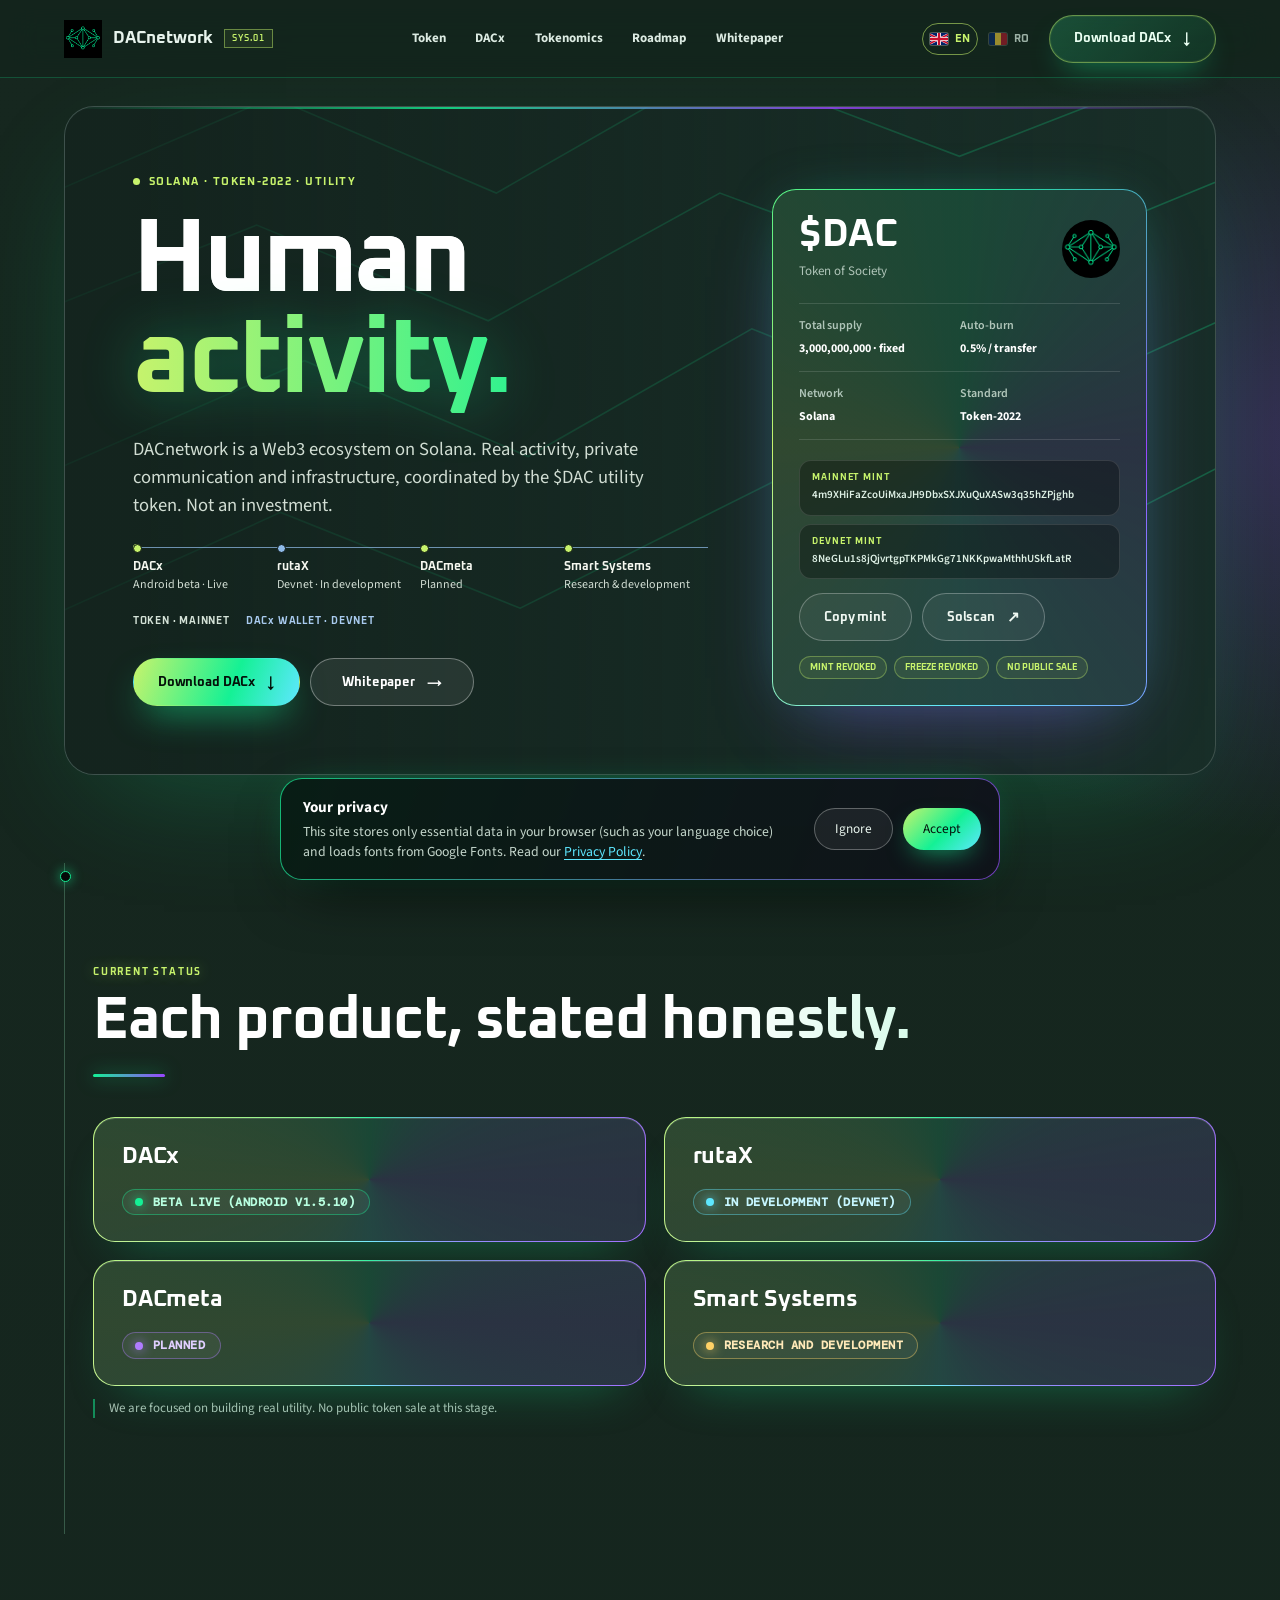
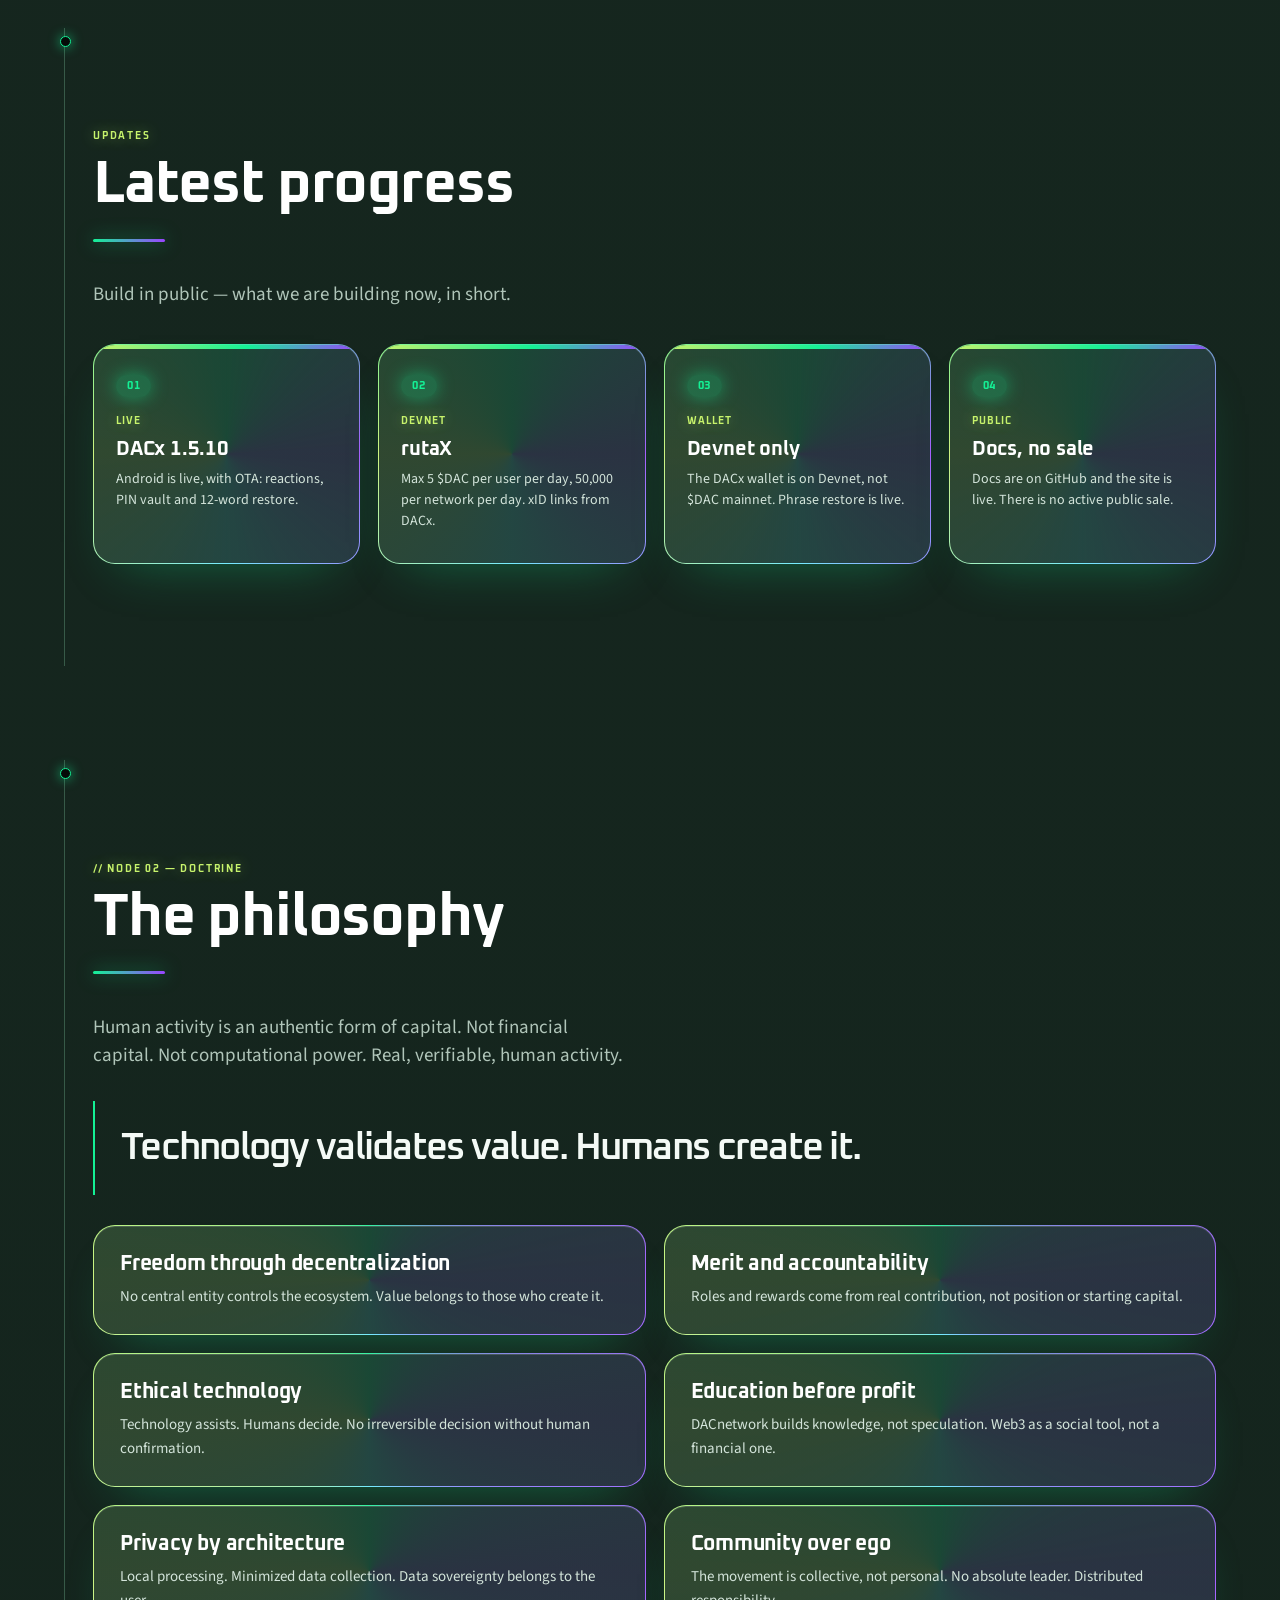
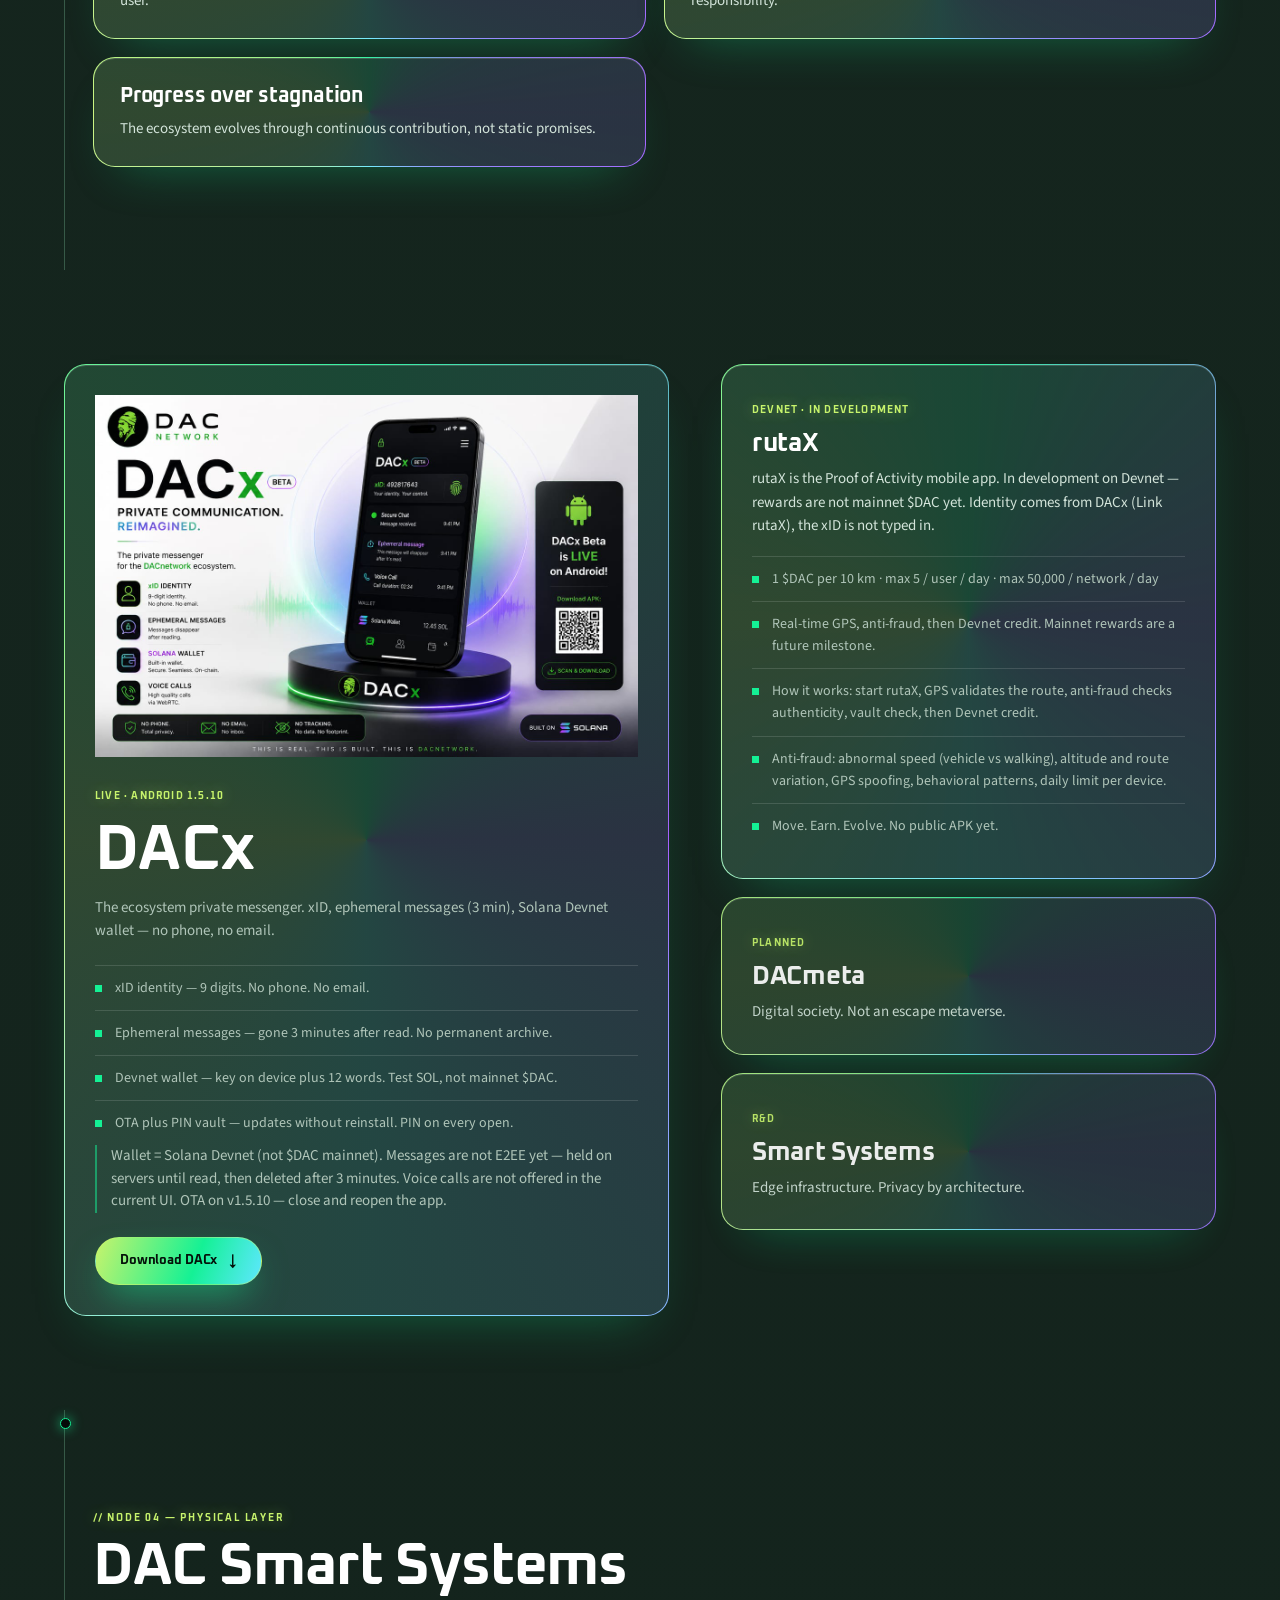
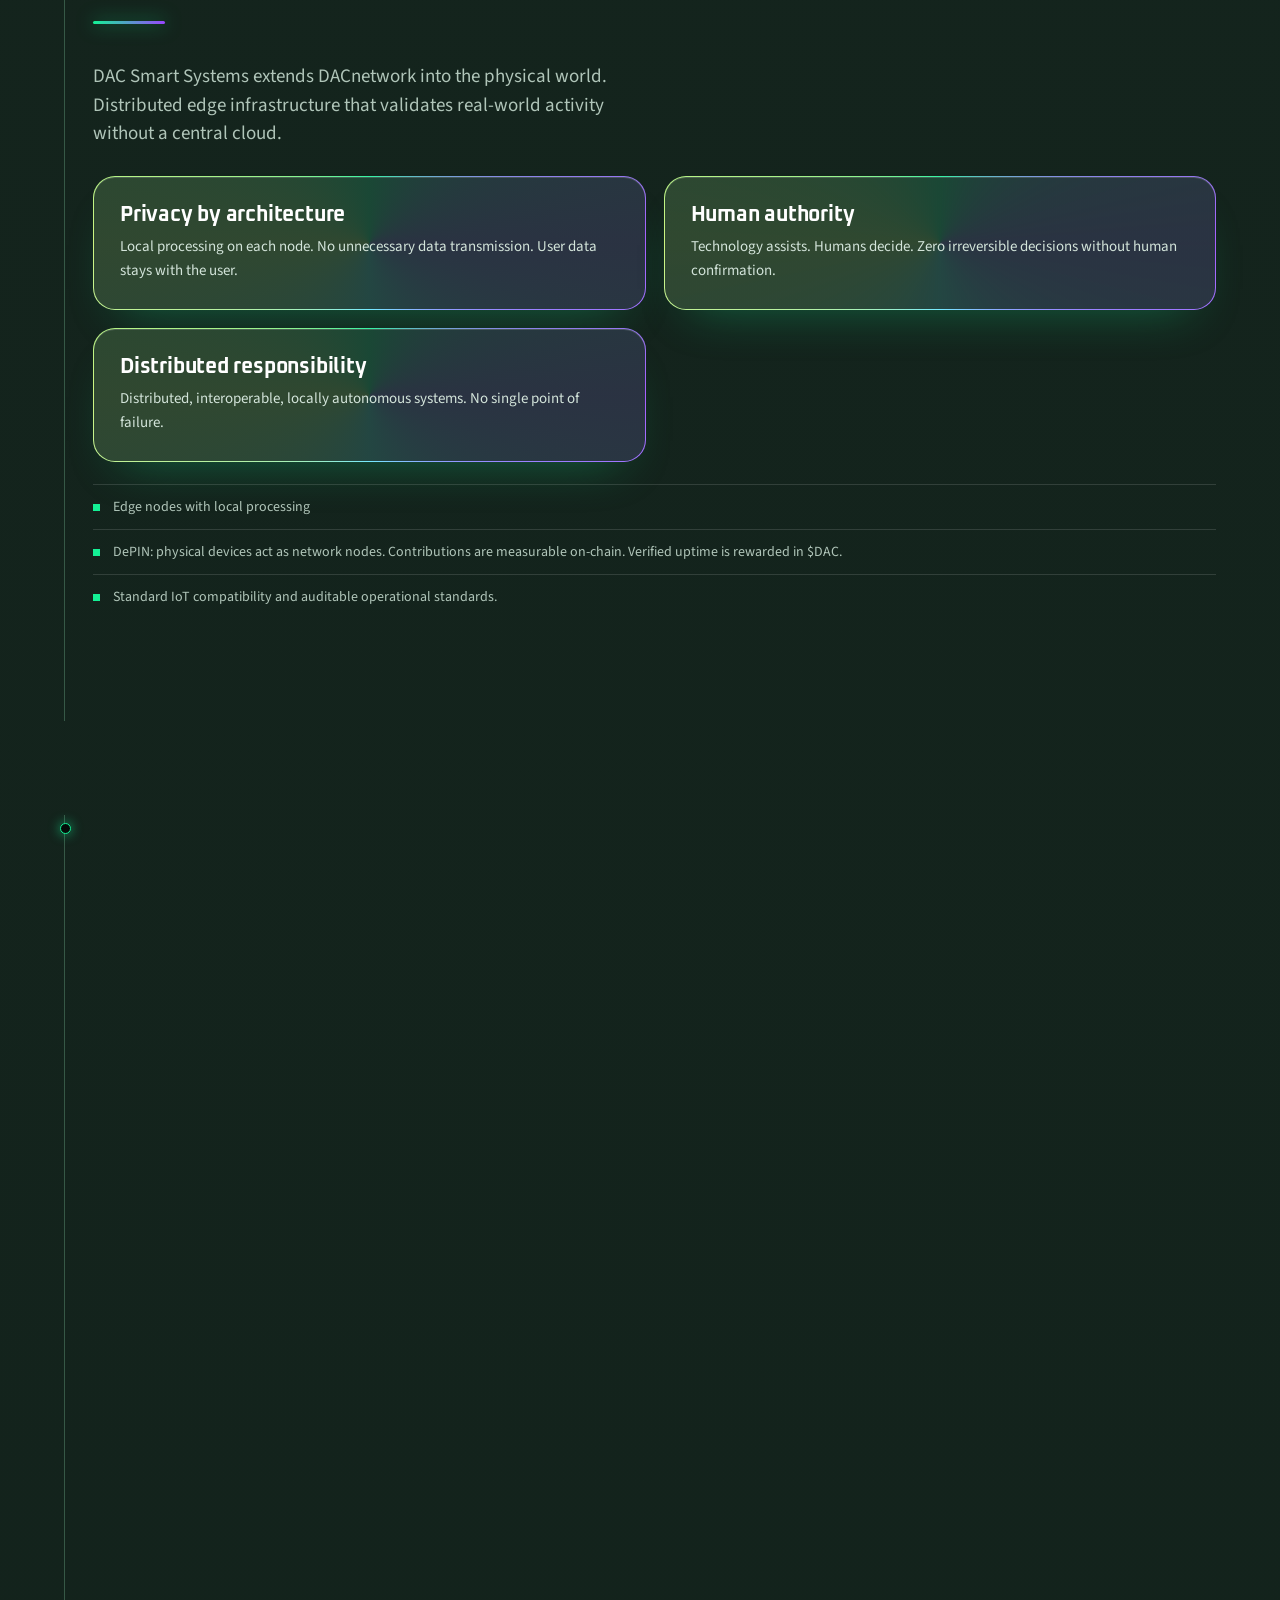
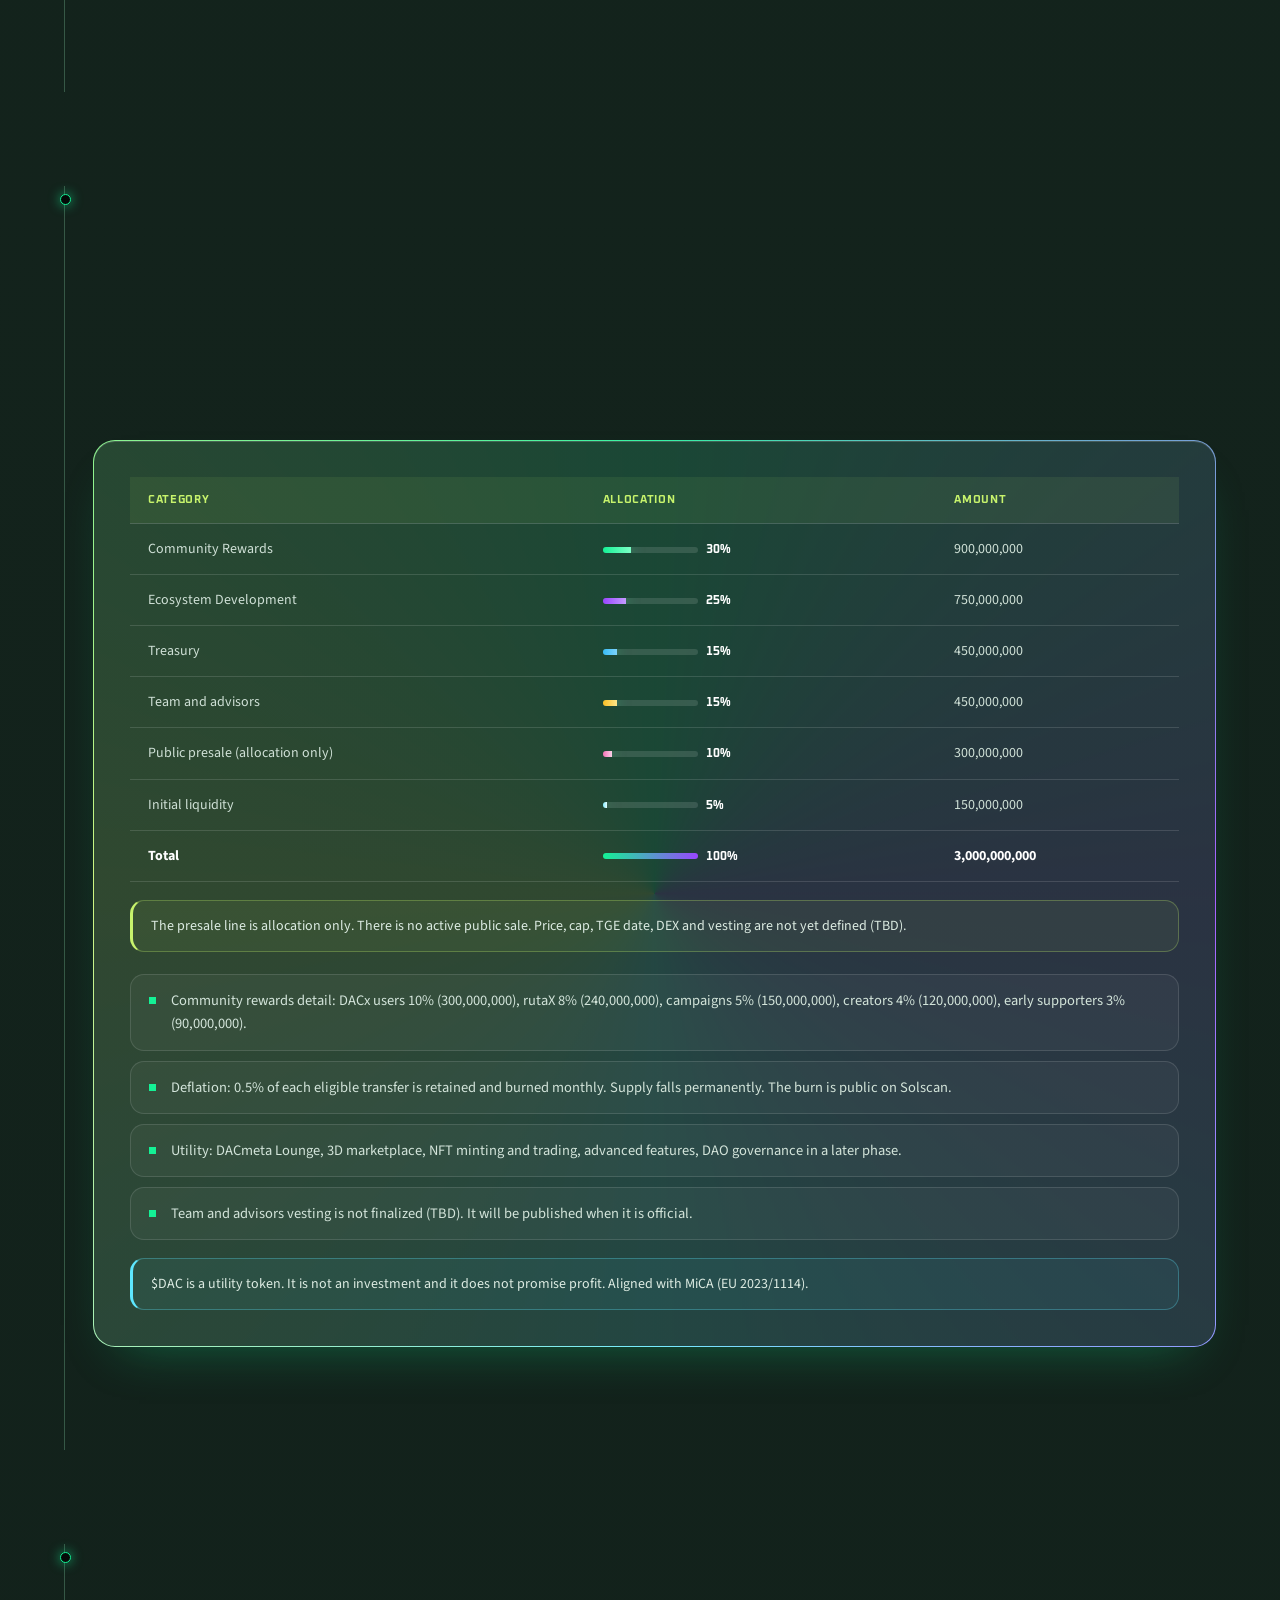
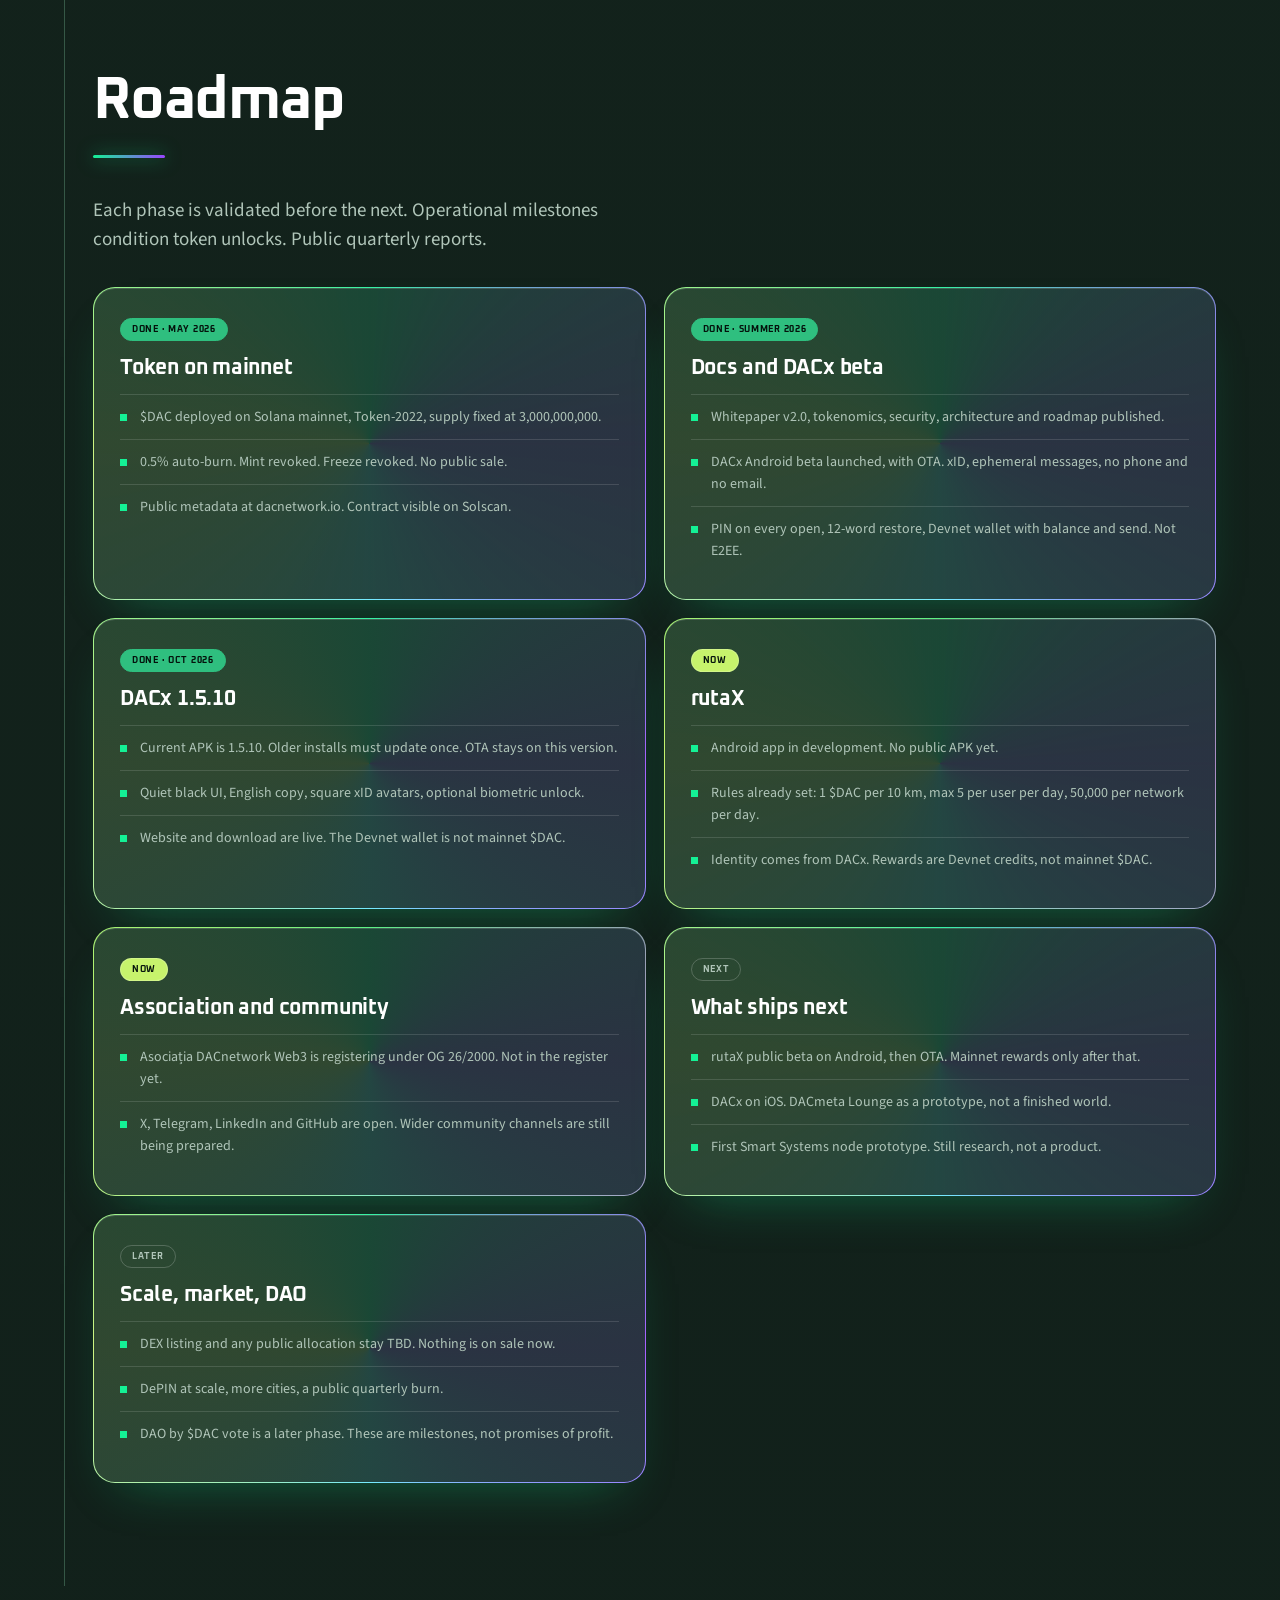
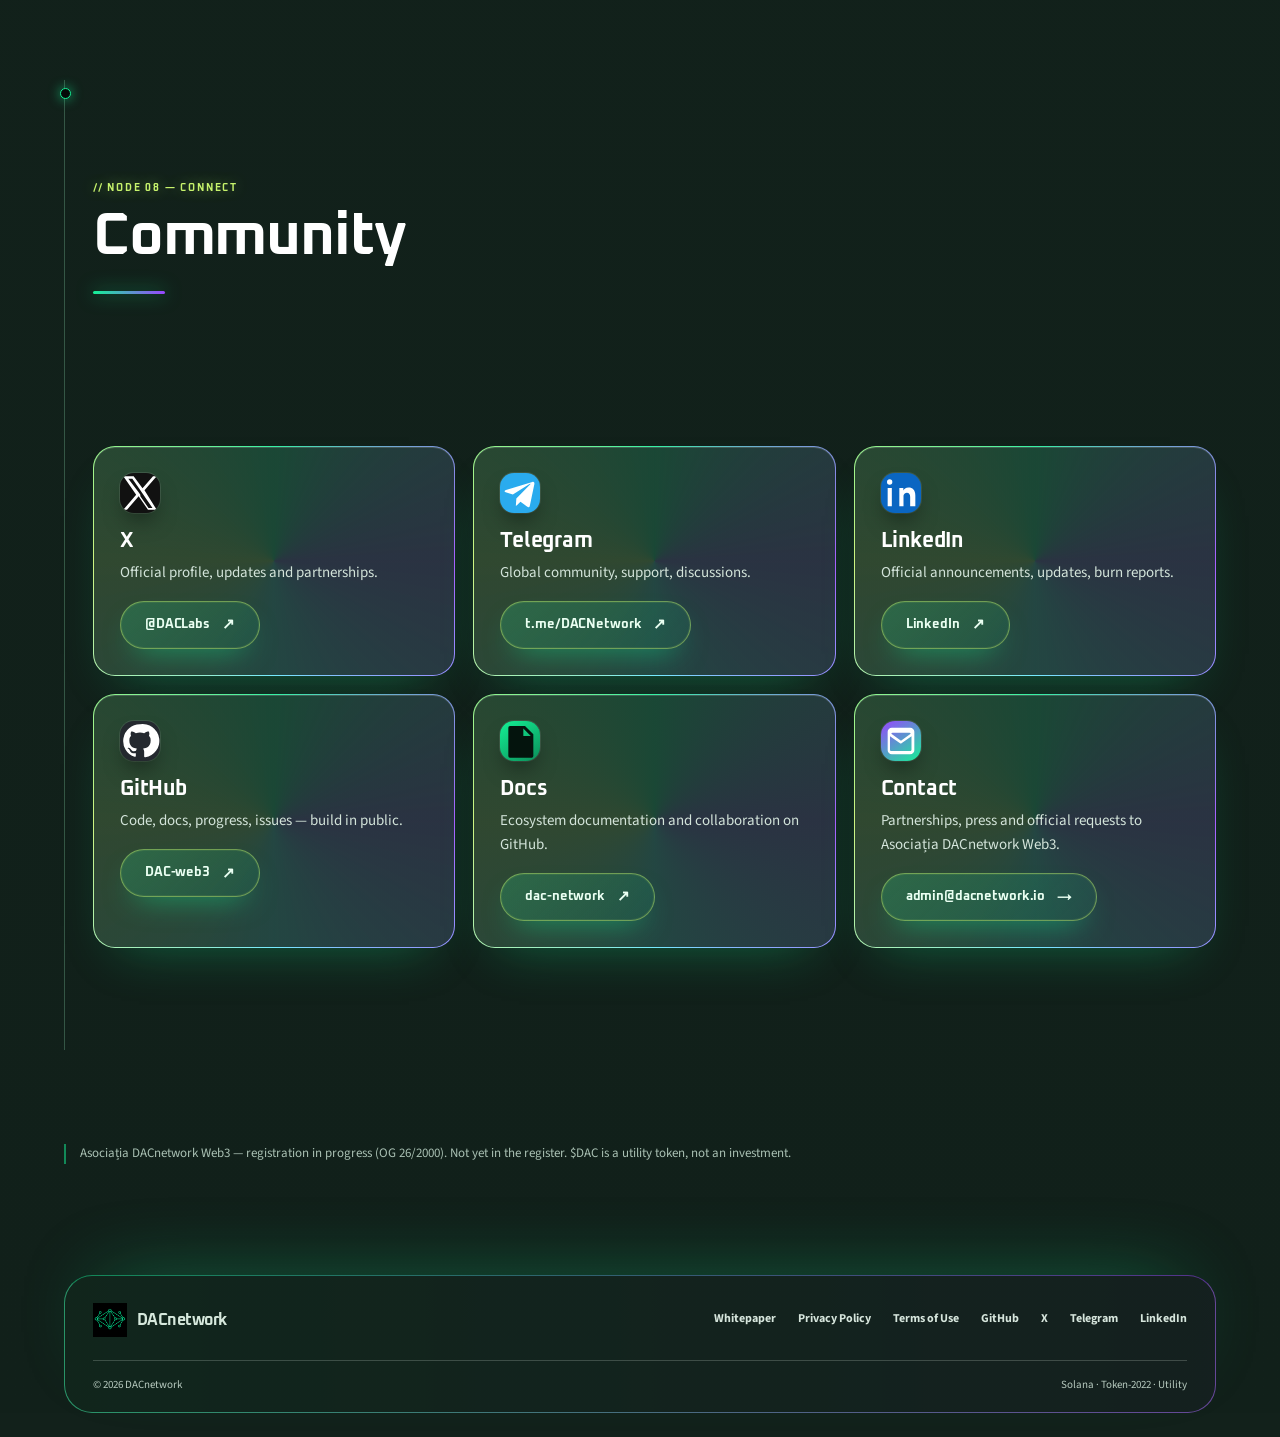
==== index.html @ 10cb29bf "Lighter mid-tone dark background (not too dark, not too light) Co-authored-by: Copilot App <22355621" ====
<!--
THESIS: DACnetwork is a connected field atlas, not a stack of generic product cards.
OWN-WORLD: Cool mineral stock, deep forest ink, bright route green, cobalt wayfinding, and precise map rules.
STORY: Visitors trace product status and network, distinguish what is live from what is planned, then explore DACx or the complete whitepaper.
FIRST VIEWPORT: Compact masthead above a two-column atlas cover; connected product-status route, Mainnet/Devnet key, and equal DACx/whitepaper actions on the left, token identity and mint labels on the right.
FORM: Atlas of Signal, fourth of seven grounded directions; one continuous, addressable route connects the chapters. Seed a14a094f.
-->
<!doctype html>
<html lang="en">
  <head>
    <meta charset="UTF-8" />
    <meta name="viewport" content="width=device-width, initial-scale=1, viewport-fit=cover" />
    <link rel="icon" type="image/png" href="DAC_logo-sm.png" />
    <link rel="apple-touch-icon" href="DAC_logo-sm.png" />
    <link rel="canonical" href="https://dacnetwork.io/" />
    <title>DACnetwork (DAC) | Solana Token-2022 | $DAC</title>
    <meta name="description" content="DACnetwork is a Web3 ecosystem on Solana. $DAC is a Token-2022 utility token, not an investment. DACx Android 1.5.10 is live. rutaX is in development on Devnet." />
    <meta name="keywords" content="DACnetwork, DAC, $DAC, Solana, Token-2022, DACx, rutaX, DACmeta, utility token, Proof of Activity" />
    <meta name="robots" content="index, follow, max-image-preview:large, max-snippet:-1, max-video-preview:-1" />
    <meta name="googlebot" content="index, follow, max-image-preview:large" />
    <meta name="theme-color" content="#12211b" />
    <meta name="application-name" content="DACnetwork" />
<meta name="format-detection" content="telephone=no" />
<meta name="author" content="Asociația DACnetwork Web3" />
    <meta property="og:type" content="website" />
    <meta property="og:site_name" content="DACnetwork" />
    <meta property="og:title" content="DACnetwork — Value is proven" />
    <meta property="og:description" content="Utility token on Solana. DACx 1.5.10 live. rutaX in development on Devnet." />
    <meta property="og:url" content="https://dacnetwork.io/" />
    <meta property="og:image" content="https://dacnetwork.io/og-image.jpg" />
    <meta property="og:image:width" content="1200" />
    <meta property="og:image:height" content="630" />
    <meta property="og:image:alt" content="DACnetwork — $DAC utility token on Solana" />
    <meta property="og:locale" content="en_US" />
    <meta property="og:locale:alternate" content="ro_RO" />
    <meta name="twitter:card" content="summary_large_image" />
    <meta name="twitter:site" content="@DACLabs" />
    <meta name="twitter:title" content="DACnetwork — Value is proven" />
    <meta name="twitter:description" content="Utility token on Solana. DACx 1.5.10 live. rutaX in development on Devnet." />
    <meta name="twitter:image" content="https://dacnetwork.io/og-image.jpg" />
<meta name="twitter:image:alt" content="DACnetwork - $DAC utility token on Solana" />
    <link rel="preconnect" href="https://fonts.googleapis.com" />
    <link rel="preconnect" href="https://fonts.gstatic.com" crossorigin />
    <link href="https://fonts.googleapis.com/css2?family=DM+Mono:wght@400;500&family=Outfit:wght@400;600;700;800&display=swap" rel="stylesheet" />
    <link rel="stylesheet" href="assets/site-premium.css?v=21" />
    <script type="application/ld+json">
      {
        "@context": "https://schema.org",
        "@graph": [
          {
            "@type": "Organization",
            "@id": "https://dacnetwork.io/#organization",
            "name": "DACnetwork",
            "legalName": "Asociația DACnetwork Web3",
            "url": "https://dacnetwork.io/",
            "logo": "https://dacnetwork.io/DAC_logo.png",
            "email": "admin@dacnetwork.io",
            "sameAs": ["https://x.com/DACLabs","https://t.me/DACNetwork","https://github.com/DAC-web3","https://solscan.io/token/4m9XHiFaZcoUiMxaJH9DbxSXJXuQuXASw3q35hZPjghb"]
          },
          {
            "@type": "WebSite",
            "@id": "https://dacnetwork.io/#website",
            "publisher": { "@id": "https://dacnetwork.io/#organization" },
            "url": "https://dacnetwork.io/",
            "name": "DACnetwork",
            "inLanguage": ["en","ro"]
          },
          {
            "@type": "WebPage",
            "url": "https://dacnetwork.io/",
            "name": "DACnetwork (DAC) | Solana Token-2022 | $DAC",
            "description": "Utility token on Solana. DACx Android 1.5.10 is live. rutaX is in development on Devnet.",
            "inLanguage": ["en","ro"],
            "isPartOf": { "@type": "WebSite", "url": "https://dacnetwork.io/" },
            "primaryImageOfPage": "https://dacnetwork.io/og-image.jpg"
          },
          {
            "@type": "SoftwareApplication",
            "name": "DACx",
            "applicationCategory": "CommunicationApplication",
            "operatingSystem": "Android",
            "softwareVersion": "1.5.10",
            "offers": { "@type": "Offer", "price": "0", "priceCurrency": "USD" },
            "downloadUrl": "https://dacnetwork.io/DACx_Beta_V.1.5.10.apk",
            "description": "Private messenger: xID, ephemeral messages, Solana Devnet wallet. Not end-to-end encrypted."
          }
        ]
      }
    </script>
  </head>
  <body>
    <div class="wrap" id="top">
      <header class="nav">
        <a class="brand" href="index.html"><img src="DAC_logo.png" width="42" height="42" alt="DACnetwork" /><span class="brand-name">DACnetwork</span><span class="sys">SYS.01</span></a>
        <button class="menu" id="menuBtn" type="button" aria-expanded="false" aria-controls="navLinks" aria-label="Menu"><span></span><span></span><span></span></button>
        <nav class="nav-links" id="navLinks">
          <a href="#token" data-en="Token" data-ro="Token">Token</a>
          <a href="#dacx">DACx</a>
          <a href="#tokenomics" data-en="Tokenomics" data-ro="Tokenomics">Tokenomics</a>
          <a href="#roadmap" data-en="Roadmap" data-ro="Roadmap">Roadmap</a>
          <a href="whitepaper.html" data-t="wp">Whitepaper</a>
        </nav>
        <div class="nav-actions">
          <div class="lang">
            <button type="button" data-lang="en" onclick="dacSetLang('en')">EN</button>
            <button type="button" data-lang="ro" onclick="dacSetLang('ro')">RO</button>
          </div>
          <a class="btn btn-mint" href="https://dacnetwork.io/DACx_Beta_V.1.5.10.apk" download="DACx_Beta_V.1.5.10.apk" data-t="apk">Download DACx</a>
        </div>
      </header>

      <main>
        <section class="hero">
          <div class="stage">
            <div class="kicker"><i></i><span data-t="kicker">Solana · Token-2022 · Utility</span></div>
            <p class="signal"><span class="dot"></span><span data-en="Signal live · network quiet · utility only" data-ro="Semnal live · rețea liniștită · doar utilitate">Signal live · network quiet · utility only</span></p>
            <h1><span data-t="h1a">Human</span><br /><em data-t="h1b">activity.</em></h1>
            <p class="lead" data-t="lead">DACnetwork is a Web3 ecosystem on Solana. Real activity, private communication and infrastructure, coordinated by the $DAC utility token. Not an investment.</p>
            <nav class="signal-route" aria-label="DACnetwork product status">
              <a class="signal-stop" href="#dacx"><strong>DACx</strong><small data-en="Android beta · Live" data-ro="Beta Android · Live">Android beta · Live</small></a>
              <a class="signal-stop" href="#roadmap"><strong>rutaX</strong><small data-en="Devnet · In development" data-ro="Devnet · În dezvoltare">Devnet · In development</small></a>
              <a class="signal-stop" href="#meta"><strong>DACmeta</strong><small data-en="Planned" data-ro="Planificat">Planned</small></a>
              <a class="signal-stop" href="#smart"><strong>Smart Systems</strong><small data-en="Research &amp; development" data-ro="Cercetare și dezvoltare">Research &amp; development</small></a>
            </nav>
            <div class="network-note"><span data-en="TOKEN · MAINNET" data-ro="TOKEN · MAINNET">TOKEN · MAINNET</span><span data-en="DACx WALLET · DEVNET" data-ro="WALLET DACx · DEVNET">DACx WALLET · DEVNET</span></div>
            <div class="cta">
              <a class="btn btn-mint" href="https://dacnetwork.io/DACx_Beta_V.1.5.10.apk" download="DACx_Beta_V.1.5.10.apk" data-t="apk">Download DACx</a>
              <a class="btn btn-mint" href="whitepaper.html" data-t="wp">Whitepaper</a>
            </div>
          </div>
          <aside class="glass token instrument" id="token">
            <div class="token-top">
              <div>
                <h2>$DAC</h2>
                <p class="sub" data-t="tos">Token of Society</p>
              </div>
              <img src="DAC_logo.png" width="72" height="72" alt="$DAC" style="border-radius:50%" />
            </div>
            <div class="stats">
              <div class="stat"><b data-t="supply">Total supply</b><span data-en="3,000,000,000 · fixed" data-ro="3.000.000.000 · fix">3,000,000,000 · fixed</span></div>
              <div class="stat"><b data-t="burn">Auto-burn</b><span data-en="0.5% / transfer" data-ro="0,5% / transfer">0.5% / transfer</span></div>
              <div class="stat"><b data-t="net">Network</b><span>Solana</span></div>
              <div class="stat"><b data-t="std">Standard</b><span>Token-2022</span></div>
            </div>
            <div class="addr" style="margin-bottom:8px"><b data-t="mainnet">Mainnet mint</b>4m9XHiFaZcoUiMxaJH9DbxSXJXuQuXASw3q35hZPjghb</div>
            <div class="addr"><b data-t="devnet">Devnet mint</b>8NeGLu1s8jQjvrtgpTKPMkGg71NKKpwaMthhUSkfLatR</div>
            <div class="cta">
              <button class="btn btn-glass" type="button" id="copyMint" data-t="copy">Copy mint</button>
              <a class="btn btn-glass" href="https://solscan.io/token/4m9XHiFaZcoUiMxaJH9DbxSXJXuQuXASw3q35hZPjghb" target="_blank" rel="noopener" data-t="sol">Solscan</a>
            </div>
            <div class="flags">
              <i data-t="mint">Mint revoked</i>
              <i data-t="freeze">Freeze revoked</i>
              <i data-t="sale">No public sale</i>
            </div>
          </aside>
        </section>

        <section class="sec" id="status">
          <p class="tag" data-en="CURRENT STATUS" data-ro="STARE CURENTĂ">CURRENT STATUS</p>
          <h2 data-en="Each product, stated honestly." data-ro="Fiecare produs, spus onest.">Each product, stated honestly.</h2>
          <div class="cols">
            <article class="glass block"><h3>DACx</h3><p data-en="Beta Live (Android v1.5.10)" data-ro="Beta Live (Android v1.5.10)">Beta Live (Android v1.5.10)</p></article>
            <article class="glass block"><h3>rutaX</h3><p data-en="In development (Devnet)" data-ro="În dezvoltare (Devnet)">In development (Devnet)</p></article>
            <article class="glass block"><h3>DACmeta</h3><p data-en="Planned" data-ro="Planificat">Planned</p></article>
            <article class="glass block"><h3>Smart Systems</h3><p data-en="Research and development" data-ro="Cercetare și dezvoltare">Research and development</p></article>
          </div>
          <p class="note" data-en="We are focused on building real utility. No public token sale at this stage." data-ro="Ne concentrăm pe utilitate reală. Nu există vânzare publică de token în această etapă.">We are focused on building real utility. No public token sale at this stage.</p>
        </section>

        <section class="sec" id="progress">
          <p class="tag" data-en="UPDATES" data-ro="ACTUALIZĂRI">UPDATES</p>
          <h2 data-en="Latest progress" data-ro="Progres recent">Latest progress</h2>
          <p class="lead" data-en="Build in public — what we are building now, in short." data-ro="Build in public — ce construim acum, pe scurt.">Build in public — what we are building now, in short.</p>
          <div class="feed">
            <article class="glass feed-card">
              <span class="pulse">01</span>
              <small data-en="LIVE" data-ro="LIVE">LIVE</small>
              <h3>DACx 1.5.10</h3>
              <p data-en="Android is live, with OTA: reactions, PIN vault and 12-word restore." data-ro="Android e live, cu OTA: reacții, PIN vault și restore pe 12 cuvinte.">Android is live, with OTA: reactions, PIN vault and 12-word restore.</p>
            </article>
            <article class="glass feed-card">
              <span class="pulse alt">02</span>
              <small data-en="DEVNET" data-ro="DEVNET">DEVNET</small>
              <h3>rutaX</h3>
              <p data-en="Max 5 $DAC per user per day, 50,000 per network per day. xID links from DACx." data-ro="Max 5 $DAC pe user pe zi, 50.000 pe rețea pe zi. xID-ul se leagă din DACx.">Max 5 $DAC per user per day, 50,000 per network per day. xID links from DACx.</p>
            </article>
            <article class="glass feed-card">
              <span class="pulse">03</span>
              <small data-en="WALLET" data-ro="WALLET">WALLET</small>
              <h3 data-en="Devnet only" data-ro="Doar Devnet">Devnet only</h3>
              <p data-en="The DACx wallet is on Devnet, not $DAC mainnet. Phrase restore is live." data-ro="Wallet-ul DACx e pe Devnet, nu $DAC mainnet. Restore-ul pe frază e live.">The DACx wallet is on Devnet, not $DAC mainnet. Phrase restore is live.</p>
            </article>
            <article class="glass feed-card">
              <span class="pulse alt">04</span>
              <small data-en="PUBLIC" data-ro="PUBLIC">PUBLIC</small>
              <h3 data-en="Docs, no sale" data-ro="Docs, fără vânzare">Docs, no sale</h3>
              <p data-en="Docs are on GitHub and the site is live. There is no active public sale." data-ro="Documentația e pe GitHub și site-ul e live. Nu există vânzare publică activă.">Docs are on GitHub and the site is live. There is no active public sale.</p>
            </article>
          </div>
        </section>

        <section class="sec" id="doctrine">
          <p class="tag" data-en="// NODE 02 — DOCTRINE" data-ro="// NOD 02 — DOCTRINĂ">// NODE 02 — DOCTRINE</p>
          <h2 data-en="The philosophy" data-ro="Filozofia">The philosophy</h2>
          <p class="lead" data-en="Human activity is an authentic form of capital. Not financial capital. Not computational power. Real, verifiable, human activity." data-ro="Activitatea umană reprezintă o formă autentică de capital. Nu capitalul financiar. Nu puterea computațională. Activitatea reală, verificabilă, umană.">Human activity is an authentic form of capital. Not financial capital. Not computational power. Real, verifiable, human activity.</p>
          <p class="quote" data-en="Technology validates value. Humans create it." data-ro="Tehnologia validează valoarea. Oamenii o creează.">Technology validates value. Humans create it.</p>
          <div class="cols">
            <article class="glass block"><h3 data-en="Freedom through decentralization" data-ro="Libertate prin descentralizare">Freedom through decentralization</h3><p data-en="No central entity controls the ecosystem. Value belongs to those who create it." data-ro="Nicio entitate centrală nu controlează ecosistemul. Valoarea aparține celor care o creează.">No central entity controls the ecosystem. Value belongs to those who create it.</p></article>
            <article class="glass block"><h3 data-en="Merit and accountability" data-ro="Merit și responsabilitate">Merit and accountability</h3><p data-en="Roles and rewards come from real contribution, not position or starting capital." data-ro="Funcțiile și recompensele sunt acordate prin contribuție reală, nu prin poziție sau capital inițial.">Roles and rewards come from real contribution, not position or starting capital.</p></article>
            <article class="glass block"><h3 data-en="Ethical technology" data-ro="Tehnologie etică">Ethical technology</h3><p data-en="Technology assists. Humans decide. No irreversible decision without human confirmation." data-ro="Tehnologia asistă. Omul decide. Nicio decizie ireversibilă fără confirmare umană.">Technology assists. Humans decide. No irreversible decision without human confirmation.</p></article>
            <article class="glass block"><h3 data-en="Education before profit" data-ro="Educație înaintea profitului">Education before profit</h3><p data-en="DACnetwork builds knowledge, not speculation. Web3 as a social tool, not a financial one." data-ro="DACnetwork construiește cunoaștere, nu speculație. Web3 ca instrument social, nu financiar.">DACnetwork builds knowledge, not speculation. Web3 as a social tool, not a financial one.</p></article>
            <article class="glass block"><h3 data-en="Privacy by architecture" data-ro="Privacy by architecture">Privacy by architecture</h3><p data-en="Local processing. Minimized data collection. Data sovereignty belongs to the user." data-ro="Procesare locală. Minimizare colectare date. Suveranitatea datelor aparține utilizatorului.">Local processing. Minimized data collection. Data sovereignty belongs to the user.</p></article>
            <article class="glass block"><h3 data-en="Community over ego" data-ro="Comunitate înaintea ego-ului">Community over ego</h3><p data-en="The movement is collective, not personal. No absolute leader. Distributed responsibility." data-ro="Mișcarea este colectivă, nu personală. Niciun lider absolut. Distribuție de responsabilitate.">The movement is collective, not personal. No absolute leader. Distributed responsibility.</p></article>
            <article class="glass block"><h3 data-en="Progress over stagnation" data-ro="Progres înaintea stagnării">Progress over stagnation</h3><p data-en="The ecosystem evolves through continuous contribution, not static promises." data-ro="Ecosistemul evoluează prin contribuție continuă, nu prin promisiuni statice.">The ecosystem evolves through continuous contribution, not static promises.</p></article>
          </div>
        </section>

        <section class="grid" id="stack">
          <article class="glass card" id="dacx">
            <img class="shot" src="dacx-promo.jpg" width="960" height="540" alt="DACx Android 1.5.10 app screens: private messenger with xID and Solana wallet" loading="lazy" decoding="async" />
            <small data-t="live">Live · Android 1.5.10</small>
            <h3>DACx</h3>
            <p data-en="The ecosystem private messenger. xID, ephemeral messages (3 min), Solana Devnet wallet — no phone, no email." data-ro="Messengerul privat al ecosistemului. xID, mesaje efemere (3 min), wallet Solana Devnet — fără telefon, fără email.">The ecosystem private messenger. xID, ephemeral messages (3 min), Solana Devnet wallet — no phone, no email.</p>
            <ul class="clean">
              <li data-en="xID identity — 9 digits. No phone. No email." data-ro="Identitate xID — 9 cifre. Fără telefon. Fără email.">xID identity — 9 digits. No phone. No email.</li>
              <li data-en="Ephemeral messages — gone 3 minutes after read. No permanent archive." data-ro="Mesaje efemere — dispar la 3 minute după citire. Fără arhivă permanentă.">Ephemeral messages — gone 3 minutes after read. No permanent archive.</li>
              <li data-en="Devnet wallet — key on device plus 12 words. Test SOL, not mainnet $DAC." data-ro="Wallet Devnet — cheie pe telefon plus 12 cuvinte. Test SOL, nu $DAC mainnet.">Devnet wallet — key on device plus 12 words. Test SOL, not mainnet $DAC.</li>
              <li data-en="OTA plus PIN vault — updates without reinstall. PIN on every open." data-ro="OTA plus PIN vault — update-uri fără reinstall. PIN la fiecare deschidere.">OTA plus PIN vault — updates without reinstall. PIN on every open.</li>
            </ul>
            <p class="note" data-en="Wallet = Solana Devnet (not $DAC mainnet). Messages are not E2EE yet — held on servers until read, then deleted after 3 minutes. Voice calls are not offered in the current UI. OTA on v1.5.10 — close and reopen the app." data-ro="Wallet = Solana Devnet (nu $DAC mainnet). Mesajele nu sunt încă E2EE — stau pe server până sunt citite, apoi dispar în 3 minute. Apelurile vocale nu sunt oferite acum. Actualizări OTA pe v1.5.10 — închide și redeschide app-ul.">Wallet = Solana Devnet (not $DAC mainnet). Messages are not E2EE yet — held on servers until read, then deleted after 3 minutes. Voice calls are not offered in the current UI. OTA on v1.5.10 — close and reopen the app.</p>
            <div class="cta">
              <a class="btn btn-mint" href="https://dacnetwork.io/DACx_Beta_V.1.5.10.apk" download="DACx_Beta_V.1.5.10.apk" data-t="apk">Download DACx</a>
            </div>
          </article>
          <div class="stack">
            <article class="glass card slim">
              <small data-t="dev">Devnet · In development</small>
              <h3>rutaX</h3>
              <p data-en="rutaX is the Proof of Activity mobile app. In development on Devnet — rewards are not mainnet $DAC yet. Identity comes from DACx (Link rutaX), the xID is not typed in." data-ro="rutaX este aplicația mobilă Proof of Activity. În dezvoltare pe Devnet — recompensele nu sunt încă $DAC pe mainnet. Identitatea vine din DACx (Link rutaX), nu se tastează xID-ul.">rutaX is the Proof of Activity mobile app. In development on Devnet — rewards are not mainnet $DAC yet. Identity comes from DACx (Link rutaX), the xID is not typed in.</p>
              <ul class="clean">
                <li data-en="1 $DAC per 10 km · max 5 / user / day · max 50,000 / network / day" data-ro="1 $DAC per 10 km · max 5 / user / zi · max 50.000 / rețea / zi">1 $DAC per 10 km · max 5 / user / day · max 50,000 / network / day</li>
                <li data-en="Real-time GPS, anti-fraud, then Devnet credit. Mainnet rewards are a future milestone." data-ro="GPS în timp real, anti-fraudă, apoi credit pe Devnet. Recompensele mainnet sunt un milestone viitor.">Real-time GPS, anti-fraud, then Devnet credit. Mainnet rewards are a future milestone.</li>
                <li data-en="How it works: start rutaX, GPS validates the route, anti-fraud checks authenticity, vault check, then Devnet credit." data-ro="Cum funcționează: pornești rutaX, GPS validează traseul, anti-frauda verifică autenticitatea, verificare vault, apoi credit pe Devnet.">How it works: start rutaX, GPS validates the route, anti-fraud checks authenticity, vault check, then Devnet credit.</li>
                <li data-en="Anti-fraud: abnormal speed (vehicle vs walking), altitude and route variation, GPS spoofing, behavioral patterns, daily limit per device." data-ro="Anti-fraudă: viteză anormală (transport vs mers), altitudine și variație de traseu, GPS spoofing, tipare de comportament, limită zilnică pe dispozitiv.">Anti-fraud: abnormal speed (vehicle vs walking), altitude and route variation, GPS spoofing, behavioral patterns, daily limit per device.</li>
                <li data-en="Move. Earn. Evolve. No public APK yet." data-ro="Mișcă. Câștigă. Evoluează. Încă nu există APK public.">Move. Earn. Evolve. No public APK yet.</li>
              </ul>
            </article>
            <article class="glass card slim planned">
              <small data-t="plan">Planned</small>
              <h3>DACmeta</h3>
              <p data-t="metaBody">Digital society. Not an escape metaverse.</p>
            </article>
            <article class="glass card slim planned">
              <small data-t="rd">R&amp;D</small>
              <h3>Smart Systems</h3>
              <p data-t="smartBody">Edge infrastructure. Privacy by architecture.</p>
            </article>
          </div>
        </section>
        <section class="sec" id="smart">
          <p class="tag" data-en="// NODE 04 — PHYSICAL LAYER" data-ro="// NOD 04 — STRAT FIZIC">// NODE 04 — PHYSICAL LAYER</p>
          <h2>DAC Smart Systems</h2>
          <p class="lead" data-en="DAC Smart Systems extends DACnetwork into the physical world. Distributed edge infrastructure that validates real-world activity without a central cloud." data-ro="DAC Smart Systems extinde DACnetwork în lumea fizică. Infrastructură edge distribuită care validează activitatea reală fără cloud centralizat.">DAC Smart Systems extends DACnetwork into the physical world. Distributed edge infrastructure that validates real-world activity without a central cloud.</p>
          <div class="cols">
            <article class="glass block"><h3 data-en="Privacy by architecture" data-ro="Privacy by architecture">Privacy by architecture</h3><p data-en="Local processing on each node. No unnecessary data transmission. User data stays with the user." data-ro="Procesare locală pe fiecare nod. Nicio transmitere inutilă de date. Datele utilizatorului rămân ale utilizatorului.">Local processing on each node. No unnecessary data transmission. User data stays with the user.</p></article>
            <article class="glass block"><h3 data-en="Human authority" data-ro="Autoritate umană">Human authority</h3><p data-en="Technology assists. Humans decide. Zero irreversible decisions without human confirmation." data-ro="Tehnologia asistă. Omul decide. Zero decizii ireversibile fără confirmare umană.">Technology assists. Humans decide. Zero irreversible decisions without human confirmation.</p></article>
            <article class="glass block"><h3 data-en="Distributed responsibility" data-ro="Responsabilitate distribuită">Distributed responsibility</h3><p data-en="Distributed, interoperable, locally autonomous systems. No single point of failure." data-ro="Sisteme distribuite, interoperabile, autonome local. Niciun punct unic de eșec.">Distributed, interoperable, locally autonomous systems. No single point of failure.</p></article>
          </div>
          <ul class="clean">
            <li data-en="Edge nodes with local processing" data-ro="Noduri edge cu procesare locală">Edge nodes with local processing</li>
            <li data-en="DePIN: physical devices act as network nodes. Contributions are measurable on-chain. Verified uptime is rewarded in $DAC." data-ro="DePIN: dispozitivele fizice acționează ca noduri. Contribuțiile sunt măsurabile on-chain. Uptime-ul verificat este recompensat în $DAC.">DePIN: physical devices act as network nodes. Contributions are measurable on-chain. Verified uptime is rewarded in $DAC.</li>
            <li data-en="Standard IoT compatibility and auditable operational standards." data-ro="Compatibilitate cu protocoale IoT standard și standarde operaționale auditabile.">Standard IoT compatibility and auditable operational standards.</li>
          </ul>
        </section>

        <section class="sec" id="meta">
          <p class="tag" data-en="// NODE 05 — SOCIAL LAYER" data-ro="// NOD 05 — STRAT SOCIAL">// NODE 05 — SOCIAL LAYER</p>
          <h2>DACmeta</h2>
          <p class="lead" data-en="DACmeta is not an escape metaverse. It is an organized digital society — the coherent extension of real society into virtual space." data-ro="DACmeta nu este un metaverse de evadare. Este o societate digitală organizată — extensia coerentă a societății reale în spațiul virtual.">DACmeta is not an escape metaverse. It is an organized digital society — the coherent extension of real society into virtual space.</p>
          <p class="quote" data-en="Digital space must extend society, not distort it." data-ro="Spațiul digital trebuie să extindă societatea, nu să o distorsioneze.">Digital space must extend society, not distort it.</p>
          <div class="cols">
            <article class="glass block"><h3 data-en="Social VR" data-ro="Social VR">Social VR</h3><p data-en="Custom avatars, meetings, conferences, communities, and DACmeta Lounge as the main social space." data-ro="Avatare personalizate, întâlniri, conferințe, comunități și DACmeta Lounge ca spațiu social principal.">Custom avatars, meetings, conferences, communities, and DACmeta Lounge as the main social space.</p></article>
            <article class="glass block"><h3 data-en="Real economy" data-ro="Economie reală">Real economy</h3><p data-en="Verifiable on-chain ownership, direct monetization, an integrated 3D marketplace, transactions in $DAC." data-ro="Proprietate digitală verificabilă on-chain, monetizare directă, marketplace 3D integrat, tranzacții în $DAC.">Verifiable on-chain ownership, direct monetization, an integrated 3D marketplace, transactions in $DAC.</p></article>
            <article class="glass block"><h3 data-en="Creation layer" data-ro="Creation layer">Creation layer</h3><p data-en="3D assets from photogrammetry, real-world scans, reusable objects. Physical reality becomes a digital extension. Assets work across the ecosystem and with DAC Smart Systems." data-ro="Asset-uri 3D prin fotogrammetrie, scanări ale lumii reale, obiecte reutilizabile. Realitatea fizică devine extensie digitală. Asset-urile funcționează în tot ecosistemul și cu DAC Smart Systems.">3D assets from photogrammetry, real-world scans, reusable objects. Physical reality becomes a digital extension. Assets work across the ecosystem and with DAC Smart Systems.</p></article>
          </div>
        </section>

        <section class="sec" id="tokenomics">
          <p class="tag" data-en="// NODE 06 — TOKENOMICS" data-ro="// NOD 06 — TOKENOMICS">// NODE 06 — TOKENOMICS</p>
          <h2 data-en="Token of Society — not for speculation" data-ro="Token al societății — nu pentru speculație">Token of Society — not for speculation</h2>
          <div class="glass block">
            <table>
              <thead><tr><th data-en="Category" data-ro="Categorie">Category</th><th data-en="Allocation" data-ro="Alocare">Allocation</th><th data-en="Amount" data-ro="Cantitate">Amount</th></tr></thead>
              <tbody>
                <tr><td data-en="Community Rewards" data-ro="Recompense comunitate">Community Rewards</td><td><span class="bar"><i style="width:30%;background:linear-gradient(90deg,#14F195,#7DFFC6);color:#14F195"></i></span><span class="pct">30%</span></td><td>900,000,000</td></tr>
                <tr><td data-en="Ecosystem Development" data-ro="Dezvoltare ecosistem">Ecosystem Development</td><td><span class="bar"><i style="width:25%;background:linear-gradient(90deg,#9945FF,#C49BFF);color:#9945FF"></i></span><span class="pct">25%</span></td><td>750,000,000</td></tr>
                <tr><td data-en="Treasury" data-ro="Trezorerie">Treasury</td><td><span class="bar"><i style="width:15%;background:linear-gradient(90deg,#38BDF8,#7DD3FC);color:#38BDF8"></i></span><span class="pct">15%</span></td><td>450,000,000</td></tr>
                <tr><td data-en="Team and advisors" data-ro="Echipă și advisors">Team and advisors</td><td><span class="bar"><i style="width:15%;background:linear-gradient(90deg,#FBBF24,#FDE68A);color:#FBBF24"></i></span><span class="pct">15%</span></td><td>450,000,000</td></tr>
                <tr><td data-en="Public presale (allocation only)" data-ro="Prevânzare publică (doar alocare)">Public presale (allocation only)</td><td><span class="bar"><i style="width:10%;background:linear-gradient(90deg,#F472B6,#FBCFE8);color:#F472B6"></i></span><span class="pct">10%</span></td><td>300,000,000</td></tr>
                <tr><td data-en="Initial liquidity" data-ro="Lichiditate inițială">Initial liquidity</td><td><span class="bar"><i style="width:5%;background:linear-gradient(90deg,#80ECFF,#E6FDFF);color:#80ECFF"></i></span><span class="pct">5%</span></td><td>150,000,000</td></tr>
                <tr><td data-en="Total" data-ro="Total">Total</td><td><span class="bar"><i style="width:100%;background:linear-gradient(90deg,#14F195,#9945FF)"></i></span><span class="pct">100%</span></td><td>3,000,000,000</td></tr>
              </tbody>
            </table>
            <p class="note" data-en="The presale line is allocation only. There is no active public sale. Price, cap, TGE date, DEX and vesting are not yet defined (TBD)." data-ro="Linia de prevânzare este doar alocare. Nu există vânzare publică activă. Preț, cap, dată TGE, DEX și vesting: încă nedefinite (TBD).">The presale line is allocation only. There is no active public sale. Price, cap, TGE date, DEX and vesting are not yet defined (TBD).</p>
            <ul class="clean">
              <li data-en="Community rewards detail: DACx users 10% (300,000,000), rutaX 8% (240,000,000), campaigns 5% (150,000,000), creators 4% (120,000,000), early supporters 3% (90,000,000)." data-ro="Detaliu recompense comunitate: utilizatori DACx 10% (300.000.000), rutaX 8% (240.000.000), campanii 5% (150.000.000), creatori 4% (120.000.000), early supporters 3% (90.000.000).">Community rewards detail: DACx users 10% (300,000,000), rutaX 8% (240,000,000), campaigns 5% (150,000,000), creators 4% (120,000,000), early supporters 3% (90,000,000).</li>
              <li data-en="Deflation: 0.5% of each eligible transfer is retained and burned monthly. Supply falls permanently. The burn is public on Solscan." data-ro="Deflație: 0,5% din fiecare transfer eligibil este reținut și ars lunar. Supply-ul scade permanent. Burn-ul este public pe Solscan.">Deflation: 0.5% of each eligible transfer is retained and burned monthly. Supply falls permanently. The burn is public on Solscan.</li>
              <li data-en="Utility: DACmeta Lounge, 3D marketplace, NFT minting and trading, advanced features, DAO governance in a later phase." data-ro="Utilitate: DACmeta Lounge, marketplace 3D, minting și trading NFT, funcții avansate, guvernanță DAO într-o fază ulterioară.">Utility: DACmeta Lounge, 3D marketplace, NFT minting and trading, advanced features, DAO governance in a later phase.</li>
              <li data-en="Team and advisors vesting is not finalized (TBD). It will be published when it is official." data-ro="Vesting-ul pentru echipă și advisors nu este finalizat (TBD). Va fi publicat când e oficial.">Team and advisors vesting is not finalized (TBD). It will be published when it is official.</li>
            </ul>
            <p class="note" data-en="$DAC is a utility token. It is not an investment and it does not promise profit. Aligned with MiCA (EU 2023/1114)." data-ro="$DAC este un token utilitar. Nu reprezintă o investiție și nu promite profit. Aliniat la MiCA (UE 2023/1114).">$DAC is a utility token. It is not an investment and it does not promise profit. Aligned with MiCA (EU 2023/1114).</p>
          </div>
        </section>

        <section class="sec" id="roadmap">
          <p class="tag" data-en="// NODE 07 — DEVELOPMENT PHASES" data-ro="// NOD 07 — FAZE DE DEZVOLTARE">// NODE 07 — DEVELOPMENT PHASES</p>
          <h2 data-en="Roadmap" data-ro="Roadmap">Roadmap</h2>
          <p class="lead" data-en="Each phase is validated before the next. Operational milestones condition token unlocks. Public quarterly reports." data-ro="Fiecare fază este validată înainte de următoarea. Milestone-urile operaționale condiționează unlock-ul de tokeni. Rapoarte publice trimestriale.">Each phase is validated before the next. Operational milestones condition token unlocks. Public quarterly reports.</p>
          <ol class="track">
            <li class="glass step done">
              <span class="pill" data-en="DONE · MAY 2026" data-ro="FĂCUT · MAI 2026">DONE · MAY 2026</span>
              <h3 data-en="Token on mainnet" data-ro="Token pe mainnet">Token on mainnet</h3>
              <ul class="clean">
                <li data-en="$DAC deployed on Solana mainnet, Token-2022, supply fixed at 3,000,000,000." data-ro="$DAC lansat pe Solana mainnet, Token-2022, supply fix de 3.000.000.000.">$DAC deployed on Solana mainnet, Token-2022, supply fixed at 3,000,000,000.</li>
                <li data-en="0.5% auto-burn. Mint revoked. Freeze revoked. No public sale." data-ro="Auto-burn 0,5%. Mint revocat. Freeze revocat. Fără vânzare publică.">0.5% auto-burn. Mint revoked. Freeze revoked. No public sale.</li>
                <li data-en="Public metadata at dacnetwork.io. Contract visible on Solscan." data-ro="Metadata publică pe dacnetwork.io. Contractul se vede pe Solscan.">Public metadata at dacnetwork.io. Contract visible on Solscan.</li>
              </ul>
            </li>
            <li class="glass step done">
              <span class="pill" data-en="DONE · SUMMER 2026" data-ro="FĂCUT · VARA 2026">DONE · SUMMER 2026</span>
              <h3 data-en="Docs and DACx beta" data-ro="Documentație și beta DACx">Docs and DACx beta</h3>
              <ul class="clean">
                <li data-en="Whitepaper v2.0, tokenomics, security, architecture and roadmap published." data-ro="Whitepaper v2.0, tokenomics, securitate, arhitectură și roadmap publicate.">Whitepaper v2.0, tokenomics, security, architecture and roadmap published.</li>
                <li data-en="DACx Android beta launched, with OTA. xID, ephemeral messages, no phone and no email." data-ro="Beta DACx Android lansată, cu OTA. xID, mesaje efemere, fără telefon și fără email.">DACx Android beta launched, with OTA. xID, ephemeral messages, no phone and no email.</li>
                <li data-en="PIN on every open, 12-word restore, Devnet wallet with balance and send. Not E2EE." data-ro="PIN la fiecare deschidere, restore pe 12 cuvinte, wallet Devnet cu sold și trimitere. Nu e E2EE.">PIN on every open, 12-word restore, Devnet wallet with balance and send. Not E2EE.</li>
              </ul>
            </li>
            <li class="glass step done">
              <span class="pill" data-en="DONE · OCT 2026" data-ro="FĂCUT · OCT 2026">DONE · OCT 2026</span>
              <h3>DACx 1.5.10</h3>
              <ul class="clean">
                <li data-en="Current APK is 1.5.10. Older installs must update once. OTA stays on this version." data-ro="APK-ul curent este 1.5.10. Instalările vechi se actualizează o dată. OTA rămâne pe această versiune.">Current APK is 1.5.10. Older installs must update once. OTA stays on this version.</li>
                <li data-en="Quiet black UI, English copy, square xID avatars, optional biometric unlock." data-ro="Interfață neagră, text în engleză, avatare pătrate din xID, deblocare opțională cu biometrie.">Quiet black UI, English copy, square xID avatars, optional biometric unlock.</li>
                <li data-en="Website and download are live. The Devnet wallet is not mainnet $DAC." data-ro="Website-ul și descărcarea sunt live. Wallet-ul Devnet nu este $DAC mainnet.">Website and download are live. The Devnet wallet is not mainnet $DAC.</li>
              </ul>
            </li>
            <li class="glass step now">
              <span class="pill" data-en="NOW" data-ro="ACUM">NOW</span>
              <h3>rutaX</h3>
              <ul class="clean">
                <li data-en="Android app in development. No public APK yet." data-ro="Aplicație Android în dezvoltare. Încă nu există APK public.">Android app in development. No public APK yet.</li>
                <li data-en="Rules already set: 1 $DAC per 10 km, max 5 per user per day, 50,000 per network per day." data-ro="Regulile sunt deja fixate: 1 $DAC la 10 km, max 5 pe user pe zi, 50.000 pe rețea pe zi.">Rules already set: 1 $DAC per 10 km, max 5 per user per day, 50,000 per network per day.</li>
                <li data-en="Identity comes from DACx. Rewards are Devnet credits, not mainnet $DAC." data-ro="Identitatea vine din DACx. Recompensele sunt credite Devnet, nu $DAC mainnet.">Identity comes from DACx. Rewards are Devnet credits, not mainnet $DAC.</li>
              </ul>
            </li>
            <li class="glass step now">
              <span class="pill" data-en="NOW" data-ro="ACUM">NOW</span>
              <h3 data-en="Association and community" data-ro="Asociație și comunitate">Association and community</h3>
              <ul class="clean">
                <li data-en="Asociația DACnetwork Web3 is registering under OG 26/2000. Not in the register yet." data-ro="Asociația DACnetwork Web3 se înregistrează conform OG 26/2000. Nu este încă în registru.">Asociația DACnetwork Web3 is registering under OG 26/2000. Not in the register yet.</li>
                <li data-en="X, Telegram, LinkedIn and GitHub are open. Wider community channels are still being prepared." data-ro="X, Telegram, LinkedIn și GitHub sunt deschise. Canalele mai largi de comunitate se pregătesc încă.">X, Telegram, LinkedIn and GitHub are open. Wider community channels are still being prepared.</li>
              </ul>
            </li>
            <li class="glass step next">
              <span class="pill" data-en="NEXT" data-ro="URMĂTOR">NEXT</span>
              <h3 data-en="What ships next" data-ro="Ce urmează să iasă">What ships next</h3>
              <ul class="clean">
                <li data-en="rutaX public beta on Android, then OTA. Mainnet rewards only after that." data-ro="Beta publică rutaX pe Android, apoi OTA. Recompensele mainnet vin abia după aceea.">rutaX public beta on Android, then OTA. Mainnet rewards only after that.</li>
                <li data-en="DACx on iOS. DACmeta Lounge as a prototype, not a finished world." data-ro="DACx pe iOS. DACmeta Lounge ca prototip, nu ca lume terminată.">DACx on iOS. DACmeta Lounge as a prototype, not a finished world.</li>
                <li data-en="First Smart Systems node prototype. Still research, not a product." data-ro="Primul prototip de nod Smart Systems. Încă cercetare, nu produs.">First Smart Systems node prototype. Still research, not a product.</li>
              </ul>
            </li>
            <li class="glass step next">
              <span class="pill" data-en="LATER" data-ro="MAI TÂRZIU">LATER</span>
              <h3 data-en="Scale, market, DAO" data-ro="Scală, piață, DAO">Scale, market, DAO</h3>
              <ul class="clean">
                <li data-en="DEX listing and any public allocation stay TBD. Nothing is on sale now." data-ro="Listarea pe DEX și orice alocare publică rămân TBD. Acum nu se vinde nimic.">DEX listing and any public allocation stay TBD. Nothing is on sale now.</li>
                <li data-en="DePIN at scale, more cities, a public quarterly burn." data-ro="DePIN la scară, mai multe orașe, un burn trimestrial public.">DePIN at scale, more cities, a public quarterly burn.</li>
                <li data-en="DAO by $DAC vote is a later phase. These are milestones, not promises of profit." data-ro="DAO prin vot $DAC este o fază ulterioară. Sunt milestone-uri, nu promisiuni de profit.">DAO by $DAC vote is a later phase. These are milestones, not promises of profit.</li>
              </ul>
            </li>
          </ol>
        </section>

        <section class="sec" id="community">
          <p class="tag" data-en="// NODE 08 — CONNECT" data-ro="// NOD 08 — CONNECT">// NODE 08 — CONNECT</p>
          <h2 data-en="Community" data-ro="Comunitate">Community</h2>
          <p class="lead" data-en="DACnetwork is built by the community, for the community. There are no absolute leaders — there are contributors. There are no spectators — there are active participants." data-ro="DACnetwork este construit de comunitate, pentru comunitate. Nu există lideri absoluți — există contributori. Nu există spectatori — există participanți activi.">DACnetwork is built by the community, for the community. There are no absolute leaders — there are contributors. There are no spectators — there are active participants.</p>
          <div class="cols">
            <article class="glass block"><div class="mark" style="background:#111"><svg viewBox="0 0 24 24" fill="#fff" aria-hidden="true"><path d="M14.7 10.3 22 2h-2.2l-6.3 7.2L8.2 2H2l7.7 11.1L2 22h2.2l7-8 5.6 8H22l-7.3-11.7Zm-2.5 2.8-.8-1.2L5 3.5h2.4l4.6 6.6.8 1.2 6.7 9.7h-2.4l-4.9-7.1Z"/></svg></div><h3>X</h3><p data-en="Official profile, updates and partnerships." data-ro="Profil oficial, update-uri și parteneriate.">Official profile, updates and partnerships.</p><a class="btn btn-glass" href="https://x.com/DACLabs" target="_blank" rel="noopener">@DACLabs</a></article>
            <article class="glass block"><div class="mark" style="background:#2AABEE"><svg viewBox="0 0 24 24" fill="#fff" aria-hidden="true"><path d="M9.8 15.3 9.5 19.6c.4 0 .6-.2.8-.4l2-1.9 4.1 3c.8.4 1.3.2 1.5-.7l2.7-12.8c.3-1.2-.4-1.7-1.2-1.4L3.6 10.2c-1.1.4-1.1 1.1-.2 1.4l4.3 1.3 10-6.3c.5-.3.9-.1.5.2L9.8 15.3Z"/></svg></div><h3>Telegram</h3><p data-en="Global community, support, discussions." data-ro="Comunitate globală, suport, discuții.">Global community, support, discussions.</p><a class="btn btn-glass" href="https://t.me/DACNetwork" target="_blank" rel="noopener">t.me/DACNetwork</a></article>
            <article class="glass block"><div class="mark" style="background:#0A66C2"><svg viewBox="0 0 24 24" fill="#fff" aria-hidden="true"><path d="M6.5 9H4V20h2.5V9ZM5.2 3.8A1.6 1.6 0 1 0 5.2 7a1.6 1.6 0 0 0 0-3.2ZM20 20h-2.5v-5.6c0-1.6-.6-2.6-2-2.6-1 0-1.6.7-1.9 1.4-.1.2-.1.6-.1.9V20H11V9h2.4v1.5c.4-.7 1.3-1.8 3.2-1.8 2.3 0 4 1.5 4 4.8V20Z"/></svg></div><h3>LinkedIn</h3><p data-en="Official announcements, updates, burn reports." data-ro="Anunțuri oficiale, update-uri, burn reports.">Official announcements, updates, burn reports.</p><a class="btn btn-glass" href="https://www.linkedin.com/company/dacnetwork-web3/" target="_blank" rel="noopener">LinkedIn</a></article>
            <article class="glass block"><div class="mark" style="background:#24292f"><svg viewBox="0 0 24 24" fill="#fff" aria-hidden="true"><path d="M12 2a10 10 0 0 0-3.2 19.5c.5.1.7-.2.7-.5v-1.7c-2.8.6-3.4-1.2-3.4-1.2-.4-1.1-1.1-1.4-1.1-1.4-.9-.6.1-.6.1-.6 1 .1 1.5 1 1.5 1 .9 1.5 2.4 1.1 3 .8.1-.6.4-1.1.6-1.3-2.2-.3-4.6-1.1-4.6-5a3.9 3.9 0 0 1 1-2.7 3.6 3.6 0 0 1 .1-2.6s.8-.3 2.8 1a9.6 9.6 0 0 1 5 0c2-1.3 2.8-1 2.8-1a3.6 3.6 0 0 1 .1 2.6 3.9 3.9 0 0 1 1 2.7c0 3.9-2.4 4.7-4.6 5 .4.3.7.9.7 1.9v2.8c0 .3.2.6.7.5A10 10 0 0 0 12 2Z"/></svg></div><h3>GitHub</h3><p data-en="Code, docs, progress, issues — build in public." data-ro="Cod, documentație, progres, issues — build in public.">Code, docs, progress, issues — build in public.</p><a class="btn btn-glass" href="https://github.com/DAC-web3" target="_blank" rel="noopener">DAC-web3</a></article>
            <article class="glass block"><div class="mark" style="background:linear-gradient(145deg,#14F195,#0B8F5A)"><svg viewBox="0 0 24 24" fill="#04140d" aria-hidden="true"><path d="M6 3h9l5 5v13a1 1 0 0 1-1 1H6a1 1 0 0 1-1-1V4a1 1 0 0 1 1-1Zm8 1.5V9h4.5L14 4.5ZM8 12h8v1.5H8V12Zm0 3.5h8V17H8v-1.5Z"/></svg></div><h3 data-en="Docs" data-ro="Documentație">Docs</h3><p data-en="Ecosystem documentation and collaboration on GitHub." data-ro="Documentația ecosistemului și colaborarea pe GitHub.">Ecosystem documentation and collaboration on GitHub.</p><a class="btn btn-glass" href="https://github.com/DAC-web3/dac-network" target="_blank" rel="noopener">dac-network</a></article>
            <article class="glass block"><div class="mark" style="background:linear-gradient(145deg,#9945FF,#14F195)"><svg viewBox="0 0 24 24" fill="#fff" aria-hidden="true"><path d="M4 6.5A2.5 2.5 0 0 1 6.5 4h11A2.5 2.5 0 0 1 20 6.5v11a2.5 2.5 0 0 1-2.5 2.5h-11A2.5 2.5 0 0 1 4 17.5v-11Zm2.2 1.2 5.8 4.1 5.8-4.1a.8.8 0 0 0-.8-.7h-10a.8.8 0 0 0-.8.7Zm12.1 1.4-6 4.2a.8.8 0 0 1-.9 0l-6-4.2V17.2c0 .4.3.8.8.8h11.3c.4 0 .8-.4.8-.8V9.1Z"/></svg></div><h3 data-en="Contact" data-ro="Contact">Contact</h3><p data-en="Partnerships, press and official requests to Asociația DACnetwork Web3." data-ro="Parteneriate, presă și solicitări oficiale către Asociația DACnetwork Web3.">Partnerships, press and official requests to Asociația DACnetwork Web3.</p><a class="btn btn-glass" href="mailto:admin@dacnetwork.io">admin@dacnetwork.io</a></article>
          </div>
        </section>

        <p class="note" data-t="note">Asociația DACnetwork Web3 — registration in progress (OG 26/2000). Not yet in the register. $DAC is a utility token, not an investment.</p>
      </main>

      <footer class="site-footer">
        <div class="footer-main">
          <a class="footer-brand" href="#top" aria-label="DACnetwork — back to top">
            <img src="DAC_logo-sm.png" alt="" width="34" height="34" />
            <span>DACnetwork</span>
          </a>
          <nav aria-label="Footer">
            <a href="whitepaper.html">Whitepaper</a>
            <a href="privacy.html" data-en="Privacy Policy" data-ro="Politica de Confidențialitate">Privacy Policy</a>
            <a href="terms.html" data-en="Terms of Use" data-ro="Termeni de utilizare">Terms of Use</a>
            <a href="https://github.com/DAC-web3" target="_blank" rel="noopener">GitHub</a>
            <a href="https://x.com/DACLabs" target="_blank" rel="noopener">X</a>
            <a href="https://t.me/DACNetwork" target="_blank" rel="noopener">Telegram</a>
            <a href="https://www.linkedin.com/company/dacnetwork-web3/" target="_blank" rel="noopener">LinkedIn</a>
          </nav>
        </div>
        <div class="footer-meta">
          <span>© 2026 DACnetwork</span>
          <span>Solana · Token-2022 · Utility</span>
        </div>
      </footer>
    </div>
    <script src="assets/site.js"></script><script src="assets/premium-fx.js"></script><script src="assets/privacy-notice.js"></script>
  </body>
</html>
---- assets/site-premium.css ----
@import url("https://fonts.googleapis.com/css2?family=Archivo:wght@400;500;600;700;800&family=Source+Sans+3:wght@400;500;600;700&family=Oxanium:wght@500;600;700;800&display=swap");

:root {
  color-scheme: light;
  --paper: #f1f4f0;
  --paper-bright: #fbfcf9;
  --ink: #15241f;
  --forest: #102d25;
  --forest-soft: #1a4336;
  --muted: #53645d;
  --line: #d4ddd6;
  --mint: #c7f36c;
  --green: #286b51;
  --green-dark: #174c3b;
  --blue: #315e91;
  --violet: #70509a;
  --orange: #a94f2d;
  --display: "Archivo", "Arial Narrow", sans-serif;
  --body: "Source Sans 3", "Segoe UI", sans-serif;
  --measure: 72rem;
}

* { box-sizing: border-box; }
html { scroll-behavior: smooth; scroll-padding-top: 92px; }
body {
  margin: 0;
  background: var(--paper);
  color: var(--ink);
  font-family: var(--body);
  font-size: 17px;
  line-height: 1.58;
  -webkit-font-smoothing: antialiased;
}
body, button, a { font-family: var(--body); }
button, a { -webkit-tap-highlight-color: transparent; }
a { color: inherit; }
a:focus-visible, button:focus-visible {
  outline: 3px solid var(--blue);
  outline-offset: 4px;
}
::selection { color: var(--forest); background: var(--mint); }

.wrap { width: min(100% - 64px, var(--measure)); margin: 0 auto; }
.nav {
  position: sticky;
  z-index: 20;
  top: 0;
  display: flex;
  align-items: center;
  justify-content: space-between;
  gap: 24px;
  min-height: 78px;
  padding: 10px 0;
  border-bottom: 1px solid var(--line);
  background: rgba(241, 244, 240, .96);
}
.brand { display: flex; align-items: center; gap: 11px; text-decoration: none; }
.brand img { width: 38px; height: 38px; object-fit: contain; }
.brand-name { font: 700 17px/1 var(--display); letter-spacing: -.04em; }
.sys {
  padding: 4px 7px;
  border: 1px solid #b8c5bb;
  color: var(--muted);
  font: 600 9px/1.1 var(--display);
  letter-spacing: .1em;
}
.nav-links { display: flex; align-items: center; gap: clamp(15px, 2.3vw, 34px); }
.nav-links a, footer nav a {
  color: var(--muted);
  font-size: 13px;
  font-weight: 700;
  text-decoration: none;
}
.nav-links a:hover, footer nav a:hover { color: var(--green-dark); }
.nav-actions { display: flex; align-items: center; gap: 12px; }
.lang { display: flex; gap: 3px; }
.lang button {
  min-width: 35px;
  padding: 8px 7px;
  border: 1px solid transparent;
  background: transparent;
  color: var(--muted);
  cursor: pointer;
  font: 700 11px var(--display);
}
.lang button.on { border-color: #a7b9aa; color: var(--forest); }
.btn {
  display: inline-flex;
  min-height: 46px;
  align-items: center;
  justify-content: center;
  gap: 10px;
  padding: 12px 19px;
  border: 1px solid var(--forest);
  border-radius: 3px;
  background: transparent;
  color: var(--forest);
  cursor: pointer;
  font: 700 13px/1.2 var(--display);
  text-decoration: none;
  transition: background-color .18s ease, color .18s ease, transform .18s ease;
}
.btn:hover { transform: translateY(-2px); }
.btn-mint { border-color: var(--green-dark); background: var(--green-dark); color: #fff; }
.btn-mint:hover { background: #24654d; }
.btn-glass { border-color: rgba(255,255,255,.55); color: #fff; }
.btn-glass:hover { background: rgba(255,255,255,.1); }
.menu { display: none; }

.hero {
  position: relative;
  display: grid;
  grid-template-columns: minmax(0, 1.15fr) minmax(310px, .75fr);
  align-items: stretch;
  gap: clamp(30px, 5vw, 76px);
  min-height: 590px;
  margin: 28px 0 88px;
  padding: clamp(34px, 5.3vw, 76px);
  overflow: hidden;
  background: var(--forest);
  color: #f5f7ef;
}
.hero::before {
  position: absolute;
  inset: 0;
  background:
    linear-gradient(90deg, rgba(16,45,37,.98) 5%, rgba(16,45,37,.88) 48%, rgba(16,45,37,.5) 100%),
    url("data:image/svg+xml,%3Csvg xmlns='http://www.w3.org/2000/svg' width='720' height='520' viewBox='0 0 720 520'%3E%3Cg fill='none' stroke='%23c7f36c' stroke-opacity='.22' stroke-width='1'%3E%3Cpath d='M-20 110 130 45 270 105 410 25 560 82 740 12M-30 185 120 125 265 185 410 105 565 162 740 90M-10 280 150 210 290 270 430 190 580 250 745 175M-20 375 135 305 285 365 445 285 590 345 745 265M-15 475 145 400 300 460 455 380 610 440 750 360'/%3E%3Cpath d='m130 45-10 80 30 85-15 95 10 95m125-295 0 85 0 90 15 95m125-265 20 85 0 95 10 95m130-278 15 88 0 95 20 95'/%3E%3C/g%3E%3Cg fill='%23c7f36c' fill-opacity='.55'%3E%3Ccircle cx='120' cy='125' r='3'/%3E%3Ccircle cx='265' cy='185' r='3'/%3E%3Ccircle cx='430' cy='190' r='3'/%3E%3Ccircle cx='580' cy='250' r='3'/%3E%3Ccircle cx='300' cy='460' r='3'/%3E%3C/g%3E%3C/svg%3E") center/cover;
  content: "";
  pointer-events: none;
}
.stage, .token { position: relative; z-index: 1; }
.stage { display: flex; flex-direction: column; justify-content: center; max-width: 660px; }
.kicker {
  display: flex;
  align-items: center;
  gap: 9px;
  margin-bottom: 22px;
  color: var(--mint);
  font: 700 11px var(--display);
  letter-spacing: .13em;
  text-transform: uppercase;
}
.kicker i, .dot {
  width: 7px;
  height: 7px;
  border-radius: 50%;
  background: var(--mint);
}
.signal { display: none; }
.hero h1 {
  max-width: 10ch;
  margin: 0;
  font: 700 clamp(3.4rem, 7.3vw, 6.5rem)/.91 var(--display);
  letter-spacing: -.075em;
}
.hero h1 em { color: var(--mint); font-style: normal; }
.lead {
  max-width: 59ch;
  margin: 24px 0 0;
  color: #d1ddd3;
  font-size: clamp(17px, 1.45vw, 20px);
  line-height: 1.5;
}
.hero .cta { display: flex; flex-wrap: wrap; gap: 10px; margin-top: 30px; }
.signal-route {
  position: relative;
  display: grid;
  grid-template-columns: repeat(4, minmax(0, 1fr));
  margin-top: 27px;
  border-top: 1px solid rgba(143,187,232,.72);
}
.signal-route::before {
  position: absolute;
  top: -4px;
  left: 0;
  width: 7px;
  height: 7px;
  border-radius: 50%;
  background: var(--mint);
  content: "";
}
.signal-stop {
  position: relative;
  display: flex;
  min-width: 0;
  flex-direction: column;
  gap: 3px;
  padding: 12px 10px 8px 0;
  color: #f5f7ef;
  text-decoration: none;
}
.signal-stop::before {
  position: absolute;
  top: -4px;
  left: 0;
  width: 7px;
  height: 7px;
  border: 1px solid var(--forest);
  border-radius: 50%;
  background: var(--mint);
  content: "";
}
.signal-stop:nth-child(2)::before { background: #8fbbe8; }
.signal-stop strong { font: 700 12px/1.2 var(--display); }
.signal-stop small { color: #d1ddd3; font-size: 12px; line-height: 1.35; }
.signal-stop:hover strong { color: var(--mint); }
.network-note { display: flex; flex-wrap: wrap; gap: 7px 16px; margin-top: 13px; }
.network-note span { color: #d4e2d7; font: 700 10px/1.4 var(--display); letter-spacing: .08em; }
.network-note span:nth-child(2) { color: #a9cbef; }
.hero .stage > .cta > .btn { min-width: 164px; }
.token {
  align-self: end;
  padding: 26px;
  background: var(--paper-bright);
  color: var(--ink);
  box-shadow: 12px 15px 0 rgba(8,31,23,.24);
}
.token-top { display: flex; align-items: center; justify-content: space-between; gap: 16px; }
.token-top h2 { margin: 0; font: 700 39px/.95 var(--display); letter-spacing: -.06em; }
.token-top .sub { margin: 8px 0 0; color: var(--muted); font-size: 13px; }
.token-top img { width: 58px; height: 58px; object-fit: contain; }
.stats { display: grid; grid-template-columns: 1fr 1fr; margin: 22px 0 20px; border-top: 1px solid var(--line); }
.stat { display: grid; gap: 4px; padding: 13px 7px 12px 0; border-bottom: 1px solid var(--line); }
.stat b, .stat span { font-size: 12px; }
.stat b { color: var(--muted); font-weight: 600; }
.stat span { color: var(--ink); font-weight: 700; }
.addr {
  margin: 0 0 10px;
  padding: 11px 12px;
  border: 1px solid var(--line);
  background: #f2f5f1;
  color: var(--forest);
  font: 600 11px/1.6 var(--body);
  overflow-wrap: anywhere;
}
.addr b {
  display: block;
  margin-bottom: 3px;
  color: var(--green-dark);
  font: 700 9px var(--display);
  letter-spacing: .1em;
  text-transform: uppercase;
}
.token .cta { margin-top: 14px; }
.token .btn-glass { border-color: #aebcb1; color: var(--forest); }
.token .btn-glass:hover { background: #e9eee8; }
.flags { display: flex; flex-wrap: wrap; gap: 7px; margin-top: 15px; }
.flags i {
  padding: 5px 7px;
  border: 1px solid #b6c7b8;
  color: var(--green-dark);
  font: 700 9px var(--display);
  font-style: normal;
  text-transform: uppercase;
}

main { padding-bottom: 20px; }
.sec {
  position: relative;
  margin: 0 0 94px;
  padding: 0 0 0 28px;
  border-left: 1px solid #b6c7b8;
}
.sec::before {
  position: absolute;
  top: 8px;
  left: -5px;
  width: 9px;
  height: 9px;
  border: 1px solid var(--green-dark);
  border-radius: 50%;
  background: var(--paper);
  content: "";
}
.tag {
  margin: 0 0 12px;
  color: var(--green-dark);
  font: 700 10px var(--display);
  letter-spacing: .14em;
}
.sec > h2, .sec h2 {
  margin: 0 0 19px;
  color: var(--forest);
  font: 700 clamp(2rem, 4.2vw, 3.7rem)/1.02 var(--display);
  letter-spacing: -.065em;
}
.sec > .lead { margin: 0 0 27px; color: var(--muted); font-size: 19px; }
.cols { display: grid; grid-template-columns: repeat(2, minmax(0, 1fr)); gap: 0 38px; }
.glass, .block, .card, .feed-card, .step {
  border: 0;
  border-radius: 0;
  background: transparent;
  box-shadow: none;
  backdrop-filter: none;
}
.hero .token {
  border: 0;
  background: var(--paper-bright);
  color: var(--ink);
  box-shadow: 12px 15px 0 rgba(8,31,23,.24);
}
.block {
  padding: 19px 0 21px;
  border-top: 1px solid var(--line);
}
.block h3, .card h3, .feed-card h3, .step h3 {
  margin: 0 0 9px;
  color: var(--forest);
  font: 700 21px/1.12 var(--display);
  letter-spacing: -.035em;
}
.block p, .card p, .feed-card p, .step p { margin: 0; color: var(--muted); font-size: 15px; }
.note { color: var(--muted); font-size: 13px; line-height: 1.5; }
.quote {
  max-width: 850px;
  margin: 30px 0;
  padding: 25px 0 25px 26px;
  border-left: 2px solid var(--green);
  color: var(--forest);
  font: 600 clamp(1.5rem, 3vw, 2.4rem)/1.16 var(--display);
  letter-spacing: -.045em;
}
.feed { display: grid; grid-template-columns: repeat(4, minmax(0, 1fr)); gap: 0 24px; margin-top: 31px; }
.feed-card {
  position: relative;
  min-height: 190px;
  padding: 17px 0 15px;
  border-top: 2px solid var(--forest);
  border-bottom: 1px solid var(--line);
}
.feed-card .pulse {
  display: inline-block;
  margin: 0 0 16px;
  color: var(--blue);
  font: 700 12px var(--display);
}
.feed-card small { display: block; margin-bottom: 8px; color: var(--green-dark); font: 700 9px var(--display); letter-spacing: .1em; }
.feed-card h3 { font-size: 18px; }
.feed-card p { font-size: 13px; }
.grid { display: grid; grid-template-columns: minmax(0,1.1fr) minmax(280px,.9fr); gap: 52px; margin: 0 0 94px; }
.card { padding: 0; }
.card .shot { display: block; width: 100%; height: auto; margin: 0 0 24px; }
.card > small { display: inline-block; margin: 0 0 12px; color: var(--green-dark); font: 700 10px var(--display); letter-spacing: .12em; text-transform: uppercase; }
.card > h3 { font-size: clamp(2.8rem, 5vw, 5rem); }
.clean { margin: 22px 0 0; padding: 0; list-style: none; }
.clean li {
  position: relative;
  padding: 11px 0 11px 20px;
  border-top: 1px solid var(--line);
  color: var(--muted);
  font-size: 14px;
}
.clean li::before { position: absolute; top: 19px; left: 0; width: 7px; height: 7px; background: var(--green); content: ""; }
.card .cta { margin-top: 24px; }
.stack { display: flex; flex-direction: column; gap: 0; }
.slim { padding: 21px 0 24px; border-top: 1px solid var(--line); }
.slim h3 { font-size: 26px; }
.slim .clean { margin-top: 18px; }
.planned { opacity: .92; }
.mark { width: 40px; height: 40px; margin-bottom: 16px; }
.mark svg { width: 100%; height: 100%; }
.track { display: grid; grid-template-columns: repeat(2, minmax(0, 1fr)); gap: 1px 34px; margin: 33px 0 0; padding: 0; list-style: none; }
.step { padding: 18px 0 21px; border-top: 1px solid var(--line); }
.step .pill {
  display: inline-flex;
  margin-bottom: 15px;
  padding: 5px 8px;
  border: 1px solid #b7c7b9;
  color: var(--green-dark);
  font: 700 9px var(--display);
  letter-spacing: .08em;
}
.step.done .pill { border-color: var(--green); background: var(--green); color: white; }
.step.now .pill { background: var(--mint); color: var(--forest); }
.step.next .pill { color: var(--muted); }
.step .clean { margin-top: 14px; }
#tokenomics .block { padding: 0; }
table { width: 100%; border-collapse: collapse; font-size: 14px; text-align: left; }
th { padding: 12px 15px; border-bottom: 2px solid var(--forest); color: var(--forest); font: 700 11px var(--display); letter-spacing: .06em; text-transform: uppercase; }
td { padding: 13px 15px; border-bottom: 1px solid var(--line); color: var(--muted); }
tr:last-child td { color: var(--forest); font-weight: 700; }
.bar { display: inline-flex; width: 95px; height: 5px; margin-right: 8px; vertical-align: middle; background: #d6ded7; }
.bar i { display: block; height: 100%; background: var(--green); }
.pct { color: var(--forest); font: 700 12px var(--display); }
#community .cols { grid-template-columns: repeat(3, minmax(0,1fr)); gap: 0 26px; }
#community .block { padding: 24px 0; }
#community .btn { margin-top: 16px; }
.site-footer {
  margin-top: 78px;
  padding: 27px 28px 19px;
  border-top: 2px solid var(--mint);
  background: var(--forest);
  color: #f5f7ef;
}
.footer-main {
  display: flex;
  justify-content: space-between;
  align-items: center;
  gap: 24px;
  padding-bottom: 23px;
}
.footer-brand {
  display: inline-flex;
  flex: 0 0 auto;
  align-items: center;
  gap: 10px;
  color: #f5f7ef;
  font: 700 16px/1 var(--display);
  letter-spacing: -.035em;
  text-decoration: none;
}
.footer-brand img { width: 34px; height: 34px; object-fit: contain; }
.site-footer nav {
  display: flex;
  flex-wrap: wrap;
  justify-content: flex-end;
  gap: 10px 22px;
}
.site-footer nav a {
  color: #d6e5dc;
  font-size: 12px;
  font-weight: 700;
  text-decoration: none;
  transition: color .18s ease;
}
.site-footer nav a:hover { color: var(--mint); }
.footer-meta {
  display: flex;
  justify-content: space-between;
  gap: 12px;
  padding-top: 15px;
  border-top: 1px solid rgba(214,229,220,.22);
  color: #b8cbc0;
  font-size: 11px;
}
#community .btn-glass {
  border-color: var(--forest);
  background: var(--forest);
  color: #fff;
}
#community .btn-glass:hover {
  border-color: var(--green-dark);
  background: var(--green-dark);
}

/* ===== Premium v2 layer: containers, modern buttons, depth ===== */
:root { --ease: cubic-bezier(.16, 1, .3, 1); --sol-green: #14f195; --sol-violet: #9945ff; }
body {
  background:
    radial-gradient(900px 520px at 6% -6%, rgba(20,241,149,.09), transparent 62%),
    radial-gradient(820px 520px at 100% 6%, rgba(153,69,255,.06), transparent 62%),
    var(--paper);
  background-repeat: no-repeat;
}
.nav {
  background: rgba(241,244,240,.78);
  backdrop-filter: blur(16px) saturate(1.3);
  -webkit-backdrop-filter: blur(16px) saturate(1.3);
}
.lang button { border-radius: 999px; }
.menu { border-radius: 12px; }

/* Buttons: pill, liquid fill sweep, directional arrow */
.btn {
  position: relative;
  isolation: isolate;
  overflow: hidden;
  min-height: 48px;
  gap: 12px;
  padding: 13px 24px;
  border-radius: 999px;
  letter-spacing: .01em;
  transition: color .35s var(--ease), border-color .35s var(--ease), transform .35s var(--ease), box-shadow .35s var(--ease);
}
.btn::before {
  position: absolute;
  z-index: -1;
  inset: 0;
  border-radius: inherit;
  background: var(--fill, var(--mint));
  transform: translateY(102%);
  transition: transform .5s var(--ease);
  content: "";
}
.btn:hover::before, .btn:focus-visible::before { transform: none; }
.btn:not(button)::after {
  display: inline-block;
  font: 700 15px/1 var(--display);
  transition: transform .35s var(--ease);
  content: "→";
}
.btn[target="_blank"]::after { content: "↗"; }
.btn[download]::after { content: "↓"; }
.btn:not(button):hover::after { transform: translateX(4px); }
.btn[target="_blank"]:hover::after { transform: translate(3px, -3px); }
.btn[download]:hover::after { transform: translateY(3px); }
.btn:hover { transform: translateY(-3px); }
.btn:active { transform: translateY(-1px) scale(.98); }
.btn-mint {
  --fill: var(--mint);
  border-color: transparent;
  background: linear-gradient(135deg, #1d5c46, var(--forest));
  color: #fff;
  box-shadow: 0 10px 24px -10px rgba(16,45,37,.65), inset 0 1px 0 rgba(255,255,255,.18);
}
.btn-mint:hover { background: linear-gradient(135deg, #1d5c46, var(--forest)); color: var(--forest); box-shadow: 0 16px 30px -12px rgba(120,170,30,.7); }
.btn-glass {
  --fill: #fff;
  border-color: rgba(255,255,255,.38);
  background: rgba(255,255,255,.07);
  color: #fff;
}
.btn-glass:hover { background: rgba(255,255,255,.07); color: var(--forest); border-color: #fff; }
.token .btn-glass { --fill: var(--forest); border-color: #aebcb1; background: transparent; color: var(--forest); }
.token .btn-glass:hover { background: transparent; color: #fff; border-color: var(--forest); }
#community .btn-glass {
  --fill: var(--mint);
  border-color: transparent;
  background: linear-gradient(135deg, #1d5c46, var(--forest));
  color: #fff;
  box-shadow: 0 10px 24px -12px rgba(16,45,37,.7);
}
#community .btn-glass:hover { background: linear-gradient(135deg, #1d5c46, var(--forest)); color: var(--forest); box-shadow: 0 16px 28px -12px rgba(120,170,30,.7); }

.hero .btn-mint {
  --fill: #fff;
  background: var(--mint);
  color: var(--forest);
  box-shadow: 0 14px 30px -12px rgba(199,243,108,.55), inset 0 1px 0 rgba(255,255,255,.5);
}
.hero .btn-mint:hover { background: var(--mint); color: var(--forest); box-shadow: 0 18px 34px -12px rgba(255,255,255,.4); }
.token .btn-mint { --fill: var(--mint); }

/* Hero depth */
.hero { border-radius: 30px; box-shadow: 0 40px 80px -40px rgba(8,31,23,.7); }
.hero::after {
  position: absolute;
  inset: 0;
  background:
    radial-gradient(55% 70% at 88% 8%, rgba(20,241,149,.2), transparent 62%),
    radial-gradient(40% 55% at 100% 92%, rgba(153,69,255,.2), transparent 70%),
    radial-gradient(35% 45% at 0% 100%, rgba(199,243,108,.1), transparent 70%);
  content: "";
  pointer-events: none;
}
.hero .token {
  border-radius: 24px;
  background: linear-gradient(180deg, #fff, #f3f7f1);
  box-shadow: 0 40px 70px -28px rgba(0,0,0,.6), 0 0 0 1px rgba(255,255,255,.55) inset, 0 0 0 1px rgba(255,255,255,.12);
}
.addr { border-radius: 12px; }
.flags i { border-radius: 999px; padding: 5px 10px; background: rgba(40,107,81,.07); }
.signal-stop { transition: transform .35s var(--ease); }
.signal-stop:hover { transform: translateY(-3px); }

/* Containers */
.cols { gap: 18px; }
.feed { gap: 18px; margin-top: 34px; }
.track { gap: 18px; }
.stack { gap: 18px; }
.feed-card, .block, .step, .grid .slim, .grid .card {
  position: relative;
  overflow: hidden;
  border: 1px solid rgba(16,45,37,.09);
  border-radius: 22px;
  background: linear-gradient(180deg, #fff 0%, #f8faf6 100%);
  box-shadow: 0 1px 2px rgba(16,45,37,.05), 0 18px 36px -22px rgba(16,45,37,.28), inset 0 1px 0 #fff;
  transition: transform .45s var(--ease), box-shadow .45s var(--ease), border-color .45s var(--ease);
}
.feed-card:hover, .block:hover, .step:hover, .grid .slim:hover {
  transform: translateY(-5px);
  border-color: rgba(40,107,81,.34);
  box-shadow: 0 2px 4px rgba(16,45,37,.06), 0 28px 48px -22px rgba(16,45,37,.38), inset 0 1px 0 #fff;
}
.block, #community .block { padding: 26px; }
.step { padding: 26px; }
.grid .slim { padding: 28px; }
.grid .card { padding: 30px; }
.grid .card:hover { transform: none; }
.step.now { border-color: rgba(40,107,81,.38); background: linear-gradient(180deg, #fbfff0, #fff); }
.step .pill { border-radius: 999px; padding: 5px 11px; }

/* Latest progress */
.feed-card { min-height: 220px; padding: 26px 22px 22px; border-top: 1px solid rgba(16,45,37,.09); }
.feed-card::before {
  position: absolute;
  inset: 0 0 auto;
  height: 4px;
  background: linear-gradient(90deg, var(--mint), var(--sol-green) 58%, var(--sol-violet));
  content: "";
}
.feed-card .pulse {
  margin: 0 0 18px;
  padding: 4px 11px;
  border-radius: 999px;
  background: rgba(199,243,108,.5);
  color: #274e78;
  font-size: 11px;
  letter-spacing: .06em;
}
.feed-card small { margin-bottom: 10px; font-size: 10px; }
.feed-card h3 { font-size: 20px; }
.feed-card p { font-size: 14px; line-height: 1.5; }

/* Community marks and tokenomics */
.mark { border-radius: 14px; overflow: hidden; box-shadow: 0 10px 20px -10px rgba(16,45,37,.5); }
#community .cols { gap: 18px; }
#tokenomics .block { padding: 0; overflow-x: auto; }
#tokenomics th { padding: 16px 18px; border-bottom: 1px solid rgba(16,45,37,.25); background: #f1f6ee; }
#tokenomics td { padding: 14px 18px; }
.bar { height: 6px; border-radius: 999px; overflow: hidden; }

/* Footer */
.site-footer {
  margin-bottom: 24px;
  border-top: 0;
  border-radius: 28px;
  background:
    radial-gradient(60% 120% at 100% 0%, rgba(153,69,255,.2), transparent 60%),
    radial-gradient(50% 120% at 0% 100%, rgba(20,241,149,.14), transparent 60%),
    var(--forest);
  box-shadow: 0 30px 60px -30px rgba(8,31,23,.7);
}
.site-footer nav a { padding: 6px 0; }

.legal { max-width: 760px; margin: 56px auto 0; }
.legal h1 { margin: 0 0 28px; color: var(--forest); font: 700 clamp(2.2rem, 5vw, 3.4rem)/1.05 var(--display); letter-spacing: -.05em; }
.legal-sec { padding: 22px 0; border-top: 1px solid var(--line); }
.legal-sec h2 { margin: 0 0 10px; color: var(--forest); font: 700 20px/1.2 var(--display); letter-spacing: -.03em; }
.legal-sec p { margin: 0 0 10px; color: var(--muted); font-size: 16px; }
.legal-sec ul { margin: 0; padding-left: 20px; color: var(--muted); font-size: 16px; }
.legal-sec li { margin-bottom: 6px; }

@media (max-width: 980px) {
  .nav { gap: 12px; }
  .nav-links { gap: 14px; }
  .nav-actions > .btn { padding-inline: 12px; }
  .hero { grid-template-columns: 1fr .8fr; gap: 28px; padding: 40px; }
  .feed { grid-template-columns: repeat(2, minmax(0,1fr)); }
  .grid { gap: 34px; }
}
@media (max-width: 760px) {
  html { scroll-padding-top: 72px; }
  .wrap { width: min(100% - 36px, var(--measure)); }
  .nav { min-height: 68px; }
  .menu {
    display: inline-flex;
    width: 42px;
    height: 42px;
    align-items: center;
    justify-content: center;
    border: 1px solid #b8c5bb;
    background: transparent;
    color: var(--forest);
    cursor: pointer;
    font-size: 0;
  }
  .menu span { display: block; width: 18px; height: 2px; margin: 3px 0; background: var(--forest); }
  .nav-links {
    position: absolute;
    top: calc(100% + 1px);
    right: 0;
    left: 0;
    display: none;
    align-items: stretch;
    gap: 0;
    padding: 8px 18px 16px;
    border-bottom: 1px solid var(--line);
    background: var(--paper-bright);
  }
  .nav-links.on { display: flex; flex-direction: column; }
  .nav-links a { padding: 12px 0; border-bottom: 1px solid var(--line); }
  .nav-actions { margin-left: auto; }
  .nav-actions > .btn { display: none; }
  .hero { grid-template-columns: minmax(0, 1fr); gap: 24px; min-height: 0; margin: 16px 0 68px; padding: 30px 22px; }
  .hero::before { background-position: 63% center; }
  .stage { min-width: 0; min-height: 0; }
  .hero h1 { font-size: clamp(3.4rem, 13vw, 5.8rem); }
  .token { width: min(100%, 500px); min-width: 0; justify-self: stretch; }
  .sec { margin-bottom: 70px; padding-left: 20px; }
  .cols, .track, .grid { grid-template-columns: 1fr; }
  .grid { gap: 28px; margin-bottom: 70px; }
  #community .cols { grid-template-columns: repeat(2, minmax(0,1fr)); }
  .feed { grid-template-columns: repeat(2, minmax(0,1fr)); gap: 18px; }
}
@media (max-width: 480px) {
  body { font-size: 16px; }
  .wrap { width: calc(100% - 28px); }
  .brand img { width: 32px; height: 32px; }
  .brand-name { font-size: 15px; }
  .sys { display: none; }
  .nav-actions { gap: 4px; }
  .lang button { min-width: 30px; padding: 7px 4px; }
  .hero { margin-top: 10px; padding: 24px 16px; }
  .stage { min-height: 0; }
  .hero h1 { font-size: clamp(3.2rem, 14vw, 4.5rem); }
  .hero .stage > .cta { display: grid; grid-template-columns: minmax(0, 1fr); align-items: stretch; margin-top: 14px; }
  .hero .stage > .cta > .btn { width: auto; min-width: 0; }
  .signal-route { grid-template-columns: repeat(2, minmax(0, 1fr)); }
  .signal-stop { padding: 9px 8px 7px 0; }
  .signal-stop:nth-child(n + 3) { border-top: 1px solid rgba(143,187,232,.35); }
  .signal-stop:nth-child(n + 3)::before { top: -4px; }
  .network-note { gap: 6px 12px; margin-top: 9px; }
  .hero .token { display: flex; flex-direction: column; }
  .hero .token-top { order: 0; }
  .hero .token .addr { order: 1; }
  .hero .token .stats { order: 2; }
  .hero .token .cta { order: 3; }
  .hero .token .flags { order: 4; }
  .token { padding: 16px; }
  .stats { margin: 14px 0 12px; }
  .stat { padding: 10px 5px 9px 0; }
  .addr { padding: 8px 9px; font-size: 10px; }
  .feed, #community .cols { grid-template-columns: 1fr; }
  .feed-card { min-height: 0; }
  .sec > h2, .sec h2 { font-size: clamp(2rem, 9vw, 3rem); }
  table { font-size: 12px; }
  th, td { padding: 10px 7px; }
  .bar { width: 48px; }
  .site-footer { margin-top: 58px; padding: 23px 19px 16px; }
  .footer-main { align-items: flex-start; flex-direction: column; gap: 19px; }
  .site-footer nav { justify-content: flex-start; gap: 12px 18px; }
  .footer-meta { align-items: flex-start; flex-direction: column; gap: 3px; }
}
@media (prefers-reduced-motion: reduce) {
  *, *::before, *::after { scroll-behavior: auto !important; transition-duration: .01ms !important; animation-duration: .01ms !important; }
}

/* ===== Dark theme: deep black-green with restrained Solana aurora ===== */
:root {
  color-scheme: dark;
  --paper: #050a08;
  --paper-bright: #0c1613;
  --ink: #e9f2ed;
  --forest: #eef7f1;
  --forest-soft: #cfe3d6;
  --muted: #9bb0a5;
  --line: rgba(255,255,255,.1);
  --green: #2fbf7f;
  --green-dark: #8fe3b4;
  --blue: #8fbbe8;
  --surface: linear-gradient(180deg, rgba(255,255,255,.065), rgba(255,255,255,.025));
  --surface-line: rgba(255,255,255,.11);
}
html { background: #050a08; }
body {
  background:
    radial-gradient(1000px 640px at 4% -8%, rgba(20,241,149,.16), transparent 60%),
    radial-gradient(900px 620px at 104% 4%, rgba(153,69,255,.16), transparent 62%),
    radial-gradient(800px 560px at 50% 112%, rgba(20,241,149,.1), transparent 62%),
    #050a08;
  background-attachment: fixed;
}
body::before { content: none; }
::selection { color: #04120c; background: var(--mint); }
a:focus-visible, button:focus-visible { outline-color: var(--sol-green); }

.nav { border-bottom-color: rgba(255,255,255,.08); background: rgba(5,10,8,.62); }
.nav-links a, .nav-links a:hover { color: #b7c9be; }
.nav-links a:hover { color: var(--mint); }
.sys { border-color: rgba(255,255,255,.18); color: #9bb0a5; }
.lang button { color: #9bb0a5; }
.lang button.on { border-color: rgba(199,243,108,.55); color: var(--mint); }
.menu { border-color: rgba(255,255,255,.18); }
.menu span { background: #eef7f1; }

/* Buttons on dark */
.btn { border-color: rgba(255,255,255,.28); color: #fff; }
.btn-mint, #community .btn-glass, .nav-actions .btn-mint {
  --fill: var(--mint);
  border-color: rgba(199,243,108,.45);
  background: linear-gradient(135deg, rgba(47,191,127,.28), rgba(20,241,149,.08));
  color: #eafff2;
  box-shadow: 0 0 0 1px rgba(199,243,108,.08) inset, 0 14px 30px -14px rgba(20,241,149,.55);
}
.btn-mint:hover, #community .btn-glass:hover, .nav-actions .btn-mint:hover {
  border-color: var(--mint);
  background: linear-gradient(135deg, rgba(47,191,127,.28), rgba(20,241,149,.08));
  color: #06140d;
  box-shadow: 0 18px 38px -12px rgba(199,243,108,.55);
}
.hero .btn-mint { --fill: #fff; border-color: transparent; background: var(--mint); color: #06140d; box-shadow: 0 16px 36px -12px rgba(199,243,108,.6); }
.hero .btn-mint:hover { background: var(--mint); color: #06140d; box-shadow: 0 20px 40px -10px rgba(255,255,255,.35); }
.btn-glass { --fill: #fff; border-color: rgba(255,255,255,.3); background: rgba(255,255,255,.06); color: #fff; }
.btn-glass:hover { background: rgba(255,255,255,.06); color: #06140d; }
.token .btn-glass { --fill: var(--mint); border-color: rgba(255,255,255,.28); background: rgba(255,255,255,.05); color: #eef7f1; }
.token .btn-glass:hover { background: rgba(255,255,255,.05); color: #06140d; border-color: var(--mint); }
.token .btn-mint { --fill: #fff; }

/* Hero */
.hero {
  border: 1px solid rgba(255,255,255,.1);
  background: #07110d;
  box-shadow: 0 50px 100px -40px rgba(20,241,149,.25), 0 0 0 1px rgba(255,255,255,.03) inset;
}
.hero::before {
  background:
    linear-gradient(90deg, rgba(5,10,8,.95) 5%, rgba(5,10,8,.7) 50%, rgba(5,10,8,.3) 100%),
    url("data:image/svg+xml,%3Csvg xmlns='http://www.w3.org/2000/svg' width='720' height='520' viewBox='0 0 720 520'%3E%3Cg fill='none' stroke='%2314f195' stroke-opacity='.28' stroke-width='1'%3E%3Cpath d='M-20 110 130 45 270 105 410 25 560 82 740 12M-30 185 120 125 265 185 410 105 565 162 740 90M-10 280 150 210 290 270 430 190 580 250 745 175M-20 375 135 305 285 365 445 285 590 345 745 265M-15 475 145 400 300 460 455 380 610 440 750 360'/%3E%3Cpath d='m130 45-10 80 30 85-15 95 10 95m125-295 0 85 0 90 15 95m125-265 20 85 0 95 10 95m130-278 15 88 0 95 20 95'/%3E%3C/g%3E%3Cg fill='%2314f195' fill-opacity='.7'%3E%3Ccircle cx='120' cy='125' r='3'/%3E%3Ccircle cx='265' cy='185' r='3'/%3E%3Ccircle cx='430' cy='190' r='3'/%3E%3Ccircle cx='580' cy='250' r='3'/%3E%3Ccircle cx='300' cy='460' r='3'/%3E%3C/g%3E%3C/svg%3E") center/cover;
}
.hero::after {
  background:
    radial-gradient(55% 70% at 90% 6%, rgba(20,241,149,.28), transparent 62%),
    radial-gradient(45% 60% at 100% 96%, rgba(153,69,255,.32), transparent 70%),
    radial-gradient(35% 45% at 0% 100%, rgba(199,243,108,.12), transparent 70%);
}
.signal-stop::before { border-color: #07110d; }
.hero .token {
  border: 1px solid rgba(255,255,255,.14);
  background: linear-gradient(180deg, rgba(255,255,255,.1), rgba(255,255,255,.03));
  backdrop-filter: blur(22px) saturate(1.4);
  -webkit-backdrop-filter: blur(22px) saturate(1.4);
  color: var(--ink);
  box-shadow: 0 40px 80px -30px rgba(0,0,0,.8), 0 1px 0 rgba(255,255,255,.18) inset;
}
.token-top h2 { color: #fff; }
.addr { border-color: rgba(255,255,255,.12); background: rgba(0,0,0,.32); color: #dff1e6; }
.addr b { color: var(--mint); }
.flags i { border-color: rgba(199,243,108,.35); background: rgba(199,243,108,.08); color: var(--mint); }
.stat span { color: #fff; }

/* Containers on dark */
.feed-card, .block, .step, .grid .slim, .grid .card {
  border: 1px solid var(--surface-line);
  background: var(--surface);
  backdrop-filter: blur(14px);
  -webkit-backdrop-filter: blur(14px);
  box-shadow: 0 24px 50px -30px rgba(0,0,0,.9), inset 0 1px 0 rgba(255,255,255,.07);
}
.feed-card:hover, .block:hover, .step:hover, .grid .slim:hover {
  border-color: rgba(20,241,149,.42);
  background: linear-gradient(180deg, rgba(20,241,149,.09), rgba(255,255,255,.025));
  box-shadow: 0 30px 60px -28px rgba(20,241,149,.3), inset 0 1px 0 rgba(255,255,255,.1);
}
.step.now { border-color: rgba(199,243,108,.4); background: linear-gradient(180deg, rgba(199,243,108,.1), rgba(255,255,255,.025)); }
.feed-card .pulse { background: rgba(20,241,149,.14); color: var(--sol-green); }
.feed-card small, .card > small, .tag { color: var(--green-dark); }
.step .pill { border-color: rgba(255,255,255,.2); color: #b7c9be; }
.step.done .pill { border-color: var(--green); background: var(--green); color: #04120c; }
.step.now .pill { background: var(--mint); color: #06140d; }

.sec { border-left-color: rgba(143,227,180,.28); }
.sec::before { border-color: var(--sol-green); background: #050a08; box-shadow: 0 0 12px rgba(20,241,149,.7); }
.sec > h2, .sec h2, .block h3, .card h3, .feed-card h3, .step h3, .legal h1, .legal-sec h2 { color: #f4faf6; }
.legal-sec { border-top-color: var(--line); }
.quote { border-left-color: var(--sol-green); color: #f4faf6; }
.clean li::before { background: var(--sol-green); }
.mark { box-shadow: 0 12px 24px -10px rgba(0,0,0,.8), 0 0 0 1px rgba(255,255,255,.1); }

/* Tokenomics */
#tokenomics th { border-bottom-color: rgba(255,255,255,.18); background: rgba(255,255,255,.04); color: #d6e8dc; }
#tokenomics td { border-bottom-color: var(--line); }
tr:last-child td { color: #fff; }
.bar { background: rgba(255,255,255,.12); }
.bar i { background: linear-gradient(90deg, var(--sol-green), var(--mint)); }
.pct { color: #fff; }
.note { color: #84998e; }

/* Footer */
.site-footer {
  border: 1px solid rgba(255,255,255,.1);
  background:
    radial-gradient(60% 140% at 100% 0%, rgba(153,69,255,.22), transparent 60%),
    radial-gradient(50% 140% at 0% 100%, rgba(20,241,149,.16), transparent 60%),
    #07110d;
}
.footer-brand { color: #fff; }

@media (max-width: 760px) {
  .nav-links { border-bottom-color: var(--line); background: rgba(8,16,13,.96); backdrop-filter: blur(16px); }
  .nav-links a { border-bottom-color: var(--line); }
}

/* ===== Next-gen polish: brighter type, colour accents, technical glow ===== */
:root { --muted: #c3d6cb; --line: rgba(255,255,255,.14); --cyan: #5ee7ff; }
body { color: #e8f4ed; }
p, li, td, .lede, .note, small { color: #cfe0d6; }
.note { color: #a9c0b3; }
.sys { color: #c7f36c; border-color: rgba(199,243,108,.45); background: rgba(199,243,108,.06); }
.nav-links a { color: #dcebe2; }
.nav-links a:hover { color: #c7f36c; }
.hero h1 { background: linear-gradient(180deg, #fff 30%, #bff7d9 100%); -webkit-background-clip: text; background-clip: text; -webkit-text-fill-color: transparent; }
.hero h1 em, .hero h1 b, .hero h1 span { -webkit-text-fill-color: initial; background: linear-gradient(90deg, #c7f36c, #14f195 55%, #5ee7ff); -webkit-background-clip: text; background-clip: text; color: transparent; -webkit-text-fill-color: transparent; }
.sec > h2, .sec h2 { background: linear-gradient(90deg, #fff 55%, #9df5cb); -webkit-background-clip: text; background-clip: text; -webkit-text-fill-color: transparent; }

.feed-card, .block, .step, .grid .slim, .grid .card {
  border: 1px solid rgba(255,255,255,.14);
  background:
    radial-gradient(120% 90% at 0% 0%, rgba(20,241,149,.16), transparent 55%),
    radial-gradient(100% 90% at 100% 100%, rgba(153,69,255,.16), transparent 60%),
    linear-gradient(180deg, rgba(255,255,255,.08), rgba(255,255,255,.03));
  box-shadow: inset 0 1px 0 rgba(255,255,255,.16), 0 24px 50px -28px rgba(20,241,149,.35);
}
.feed-card:nth-child(3n+2), .step:nth-child(even) {
  background:
    radial-gradient(120% 90% at 0% 0%, rgba(94,231,255,.15), transparent 55%),
    radial-gradient(100% 90% at 100% 100%, rgba(153,69,255,.18), transparent 60%),
    linear-gradient(180deg, rgba(255,255,255,.08), rgba(255,255,255,.03));
}
.feed-card:nth-child(3n) {
  background:
    radial-gradient(120% 90% at 0% 0%, rgba(199,243,108,.15), transparent 55%),
    radial-gradient(100% 90% at 100% 100%, rgba(20,241,149,.14), transparent 60%),
    linear-gradient(180deg, rgba(255,255,255,.08), rgba(255,255,255,.03));
}
.feed-card:hover, .block:hover, .step:hover, .grid .slim:hover {
  border-color: rgba(20,241,149,.6);
  box-shadow: inset 0 1px 0 rgba(255,255,255,.2), 0 0 0 1px rgba(20,241,149,.25), 0 30px 60px -24px rgba(20,241,149,.5);
}
.feed-card h3, .block h3, .card h3, .step h3 { color: #fff; }
.feed-card p, .block p, .step p, .slim p { color: #d3e4da; }
.feed-card small, .card > small, .tag { color: #c7f36c; text-shadow: 0 0 14px rgba(199,243,108,.45); }
.feed-card .pulse { background: rgba(20,241,149,.2); color: #14f195; box-shadow: 0 0 18px rgba(20,241,149,.45); }

/* technical corner brackets + scan line */
.feed-card, .block, .step { position: relative; overflow: hidden; }
.feed-card::after, .block::after, .step::after {
  content: ""; position: absolute; right: 12px; bottom: 12px; width: 14px; height: 14px;
  border-right: 1.5px solid rgba(20,241,149,.7); border-bottom: 1.5px solid rgba(20,241,149,.7); pointer-events: none;
}
.hero { position: relative; }
.hero::after {
  content: ""; position: absolute; left: 0; right: 0; top: 0; height: 2px; pointer-events: none;
  background: linear-gradient(90deg, transparent, #14f195, #9945ff, transparent); opacity: .8;
  animation: scan 7s linear infinite;
}
@keyframes scan { 0% { transform: translateY(0); opacity: 0; } 10% { opacity: .8; } 90% { opacity: .8; } 100% { transform: translateY(640px); opacity: 0; } }
@media (prefers-reduced-motion: reduce) { .hero::after { animation: none; opacity: 0; } }

.token {
  border-color: rgba(20,241,149,.35);
  box-shadow: 0 0 0 1px rgba(153,69,255,.25), 0 40px 80px -30px rgba(20,241,149,.4), inset 0 1px 0 rgba(255,255,255,.18);
}
.token .mint, .mint { color: #e9fff4; }

/* buttons: gradient border glow */
.btn-mint, .hero .btn-mint { background: linear-gradient(110deg, #c7f36c, #14f195 60%, #5ee7ff); color: #04110a; box-shadow: 0 16px 36px -12px rgba(20,241,149,.65); }
.btn-glass { border-color: rgba(255,255,255,.3); color: #fff; }
.btn:hover { box-shadow: 0 18px 44px -10px rgba(20,241,149,.6), 0 0 0 1px rgba(255,255,255,.3); }

#tokenomics th { color: #c7f36c; background: rgba(199,243,108,.07); }
#tokenomics tr:hover td { background: rgba(20,241,149,.06); }
.bar i { background: linear-gradient(90deg, #14f195, #5ee7ff, #9945ff); box-shadow: 0 0 14px rgba(20,241,149,.5); }
.footer-nav a, .site-footer a { color: #d6e8dc; }
.footer-nav a:hover, .site-footer a:hover { color: #c7f36c; }

.hero h1 span { background: none; -webkit-text-fill-color: #fff; color: #fff; }
.hero h1 em { background: linear-gradient(90deg, #c7f36c, #14f195 60%, #5ee7ff); -webkit-background-clip: text; background-clip: text; -webkit-text-fill-color: transparent; }
.hero .btn-mint + .btn-mint, .hero .btn-mint:nth-of-type(2) { background: rgba(255,255,255,.08); color: #fff; border: 1px solid rgba(255,255,255,.35); box-shadow: none; }

/* Tokenomics container: inner spacing and readable text */
#tokenomics .block { padding: clamp(20px, 3vw, 36px); overflow: hidden; }
#tokenomics .block table { width: 100%; margin: 0 0 6px; }
#tokenomics .block .note { max-width: 78ch; margin: 18px 0 0; padding: 14px 18px; border: 1px solid rgba(199,243,108,.28); border-left: 3px solid #c7f36c; border-radius: 14px; background: rgba(199,243,108,.06); color: #dcebe2; font-size: 14px; line-height: 1.6; }
#tokenomics .block .note:last-child { border-color: rgba(94,231,255,.3); border-left-color: #5ee7ff; background: rgba(94,231,255,.06); }
#tokenomics .block .clean { display: grid; gap: 10px; margin: 22px 0 0; padding: 0; list-style: none; }
#tokenomics .block .clean li { position: relative; padding: 14px 18px 14px 40px; border: 1px solid rgba(255,255,255,.12); border-radius: 14px; background: rgba(255,255,255,.04); color: #d3e4da; font-size: 14.5px; line-height: 1.6; overflow-wrap: anywhere; }
#tokenomics .block .clean li::before { position: absolute; left: 18px; top: 22px; }
#tokenomics .block .clean li:hover { border-color: rgba(20,241,149,.45); background: rgba(20,241,149,.06); }
@media (max-width: 760px) { #tokenomics .block { padding: 16px; } #tokenomics .block .clean li { padding: 12px 14px 12px 34px; } #tokenomics .block .clean li::before { left: 14px; top: 19px; } }

#tokenomics .block .note { max-width: none; }

/* Language flags */
.lang button { display: inline-flex; align-items: center; gap: 7px; }
.lang button::before { content: ""; flex: none; width: 18px; height: 12px; border-radius: 2px; background: center/cover no-repeat; box-shadow: 0 0 0 1px rgba(255,255,255,.25); opacity: .6; filter: saturate(.8); transition: opacity .2s, filter .2s; }
.lang button[data-lang="en"]::before { background-image: url("data:image/svg+xml,%3Csvg xmlns='http://www.w3.org/2000/svg' viewBox='0 0 60 30'%3E%3CclipPath id='c'%3E%3Cpath d='M0 0v30h60V0z'/%3E%3C/clipPath%3E%3Cg clip-path='url(%23c)'%3E%3Cpath d='M0 0v30h60V0z' fill='%23012169'/%3E%3Cpath d='M0 0l60 30M60 0L0 30' stroke='%23fff' stroke-width='6'/%3E%3Cpath d='M0 0l60 30M60 0L0 30' stroke='%23C8102E' stroke-width='4'/%3E%3Cpath d='M30 0v30M0 15h60' stroke='%23fff' stroke-width='10'/%3E%3Cpath d='M30 0v30M0 15h60' stroke='%23C8102E' stroke-width='6'/%3E%3C/g%3E%3C/svg%3E"); }
.lang button[data-lang="ro"]::before { background-image: url("data:image/svg+xml,%3Csvg xmlns='http://www.w3.org/2000/svg' viewBox='0 0 20 14'%3E%3Crect width='6.67' height='14' fill='%23002B7F'/%3E%3Crect x='6.67' width='6.66' height='14' fill='%23FCD116'/%3E%3Crect x='13.33' width='6.67' height='14' fill='%23CE1126'/%3E%3C/svg%3E"); }
.lang button:hover::before, .lang button.on::before { opacity: 1; filter: none; }
@media (max-width: 760px) { .lang button { gap: 5px; padding-inline: 8px; } }

/* Technical display font */
:root { --display: "Oxanium", "Archivo", sans-serif; }
.hero h1 { letter-spacing: -.045em; line-height: .95; }
.sec > h2, .sec h2, .token-top h2, .legal h1 { letter-spacing: -.035em; }
.block h3, .card h3, .feed-card h3, .step h3, .legal-sec h2, .brand-name, .btn { letter-spacing: -.01em; }
.hero h1, .sec h2, .token-top h2, .legal h1 { font-weight: 700; }

.hero h1 { letter-spacing: -.02em; line-height: 1; }
.sec > h2, .sec h2, .token-top h2, .legal h1 { letter-spacing: -.01em; }
.hero h1, .sec h2, .legal h1 { font-weight: 700; }

/* ===== Premium v3: aurora, grain, spotlight, motion ===== */
html::before { content:""; position:fixed; inset:-20%; z-index:-1; pointer-events:none;
  background:
    radial-gradient(40% 35% at 15% 10%, rgba(20,241,149,.20), transparent 70%),
    radial-gradient(35% 30% at 85% 20%, rgba(153,69,255,.20), transparent 70%),
    radial-gradient(45% 40% at 70% 85%, rgba(94,231,255,.12), transparent 70%),
    radial-gradient(40% 35% at 10% 80%, rgba(199,243,108,.10), transparent 70%);
  animation: aurora 26s ease-in-out infinite alternate; }
html::after { content:""; position:fixed; inset:0; z-index:-1; pointer-events:none; opacity:.07; mix-blend-mode:overlay;
  background-image:url("data:image/svg+xml,%3Csvg xmlns='http://www.w3.org/2000/svg' width='160' height='160'%3E%3Cfilter id='n'%3E%3CfeTurbulence type='fractalNoise' baseFrequency='.9' numOctaves='2' stitchTiles='stitch'/%3E%3C/filter%3E%3Crect width='100%25' height='100%25' filter='url(%23n)'/%3E%3C/svg%3E"); }
@keyframes aurora { from { transform: translate3d(-2%,-1%,0) scale(1); } to { transform: translate3d(3%,2%,0) scale(1.08); } }

/* header */
header, .site-header, .nav { backdrop-filter: blur(18px) saturate(1.4); -webkit-backdrop-filter: blur(18px) saturate(1.4); }

/* hero */
.hero { box-shadow: 0 40px 120px -40px rgba(20,241,149,.25), inset 0 1px 0 rgba(255,255,255,.08); }
.hero h1 { font-size: clamp(3.4rem, 8.2vw, 7rem); letter-spacing: -.03em; line-height: .96; }
.hero h1 em { background-size: 200% 100%; animation: shine 7s linear infinite; filter: drop-shadow(0 0 28px rgba(20,241,149,.35)); }
@keyframes shine { to { background-position: -200% 0; } }
.hero .token { position: relative; border: 1px solid transparent;
  background: linear-gradient(rgba(10,16,14,.86), rgba(10,16,14,.86)) padding-box,
    conic-gradient(from var(--ang,0deg), #14f195, #9945ff, #5ee7ff, #c7f36c, #14f195) border-box;
  animation: spin 9s linear infinite; box-shadow: 0 30px 80px -30px rgba(153,69,255,.45), 0 0 60px -20px rgba(20,241,149,.35); }
@property --ang { syntax:"<angle>"; initial-value:0deg; inherits:false; }
@keyframes spin { to { --ang: 360deg; } }

/* section headings */
.sec h2 { font-size: clamp(2.2rem, 4.6vw, 3.8rem); letter-spacing: -.02em; position: relative; padding-bottom: .35em; }
.sec h2::after { content:""; display:block; width:72px; height:3px; margin-top:.4em; border-radius:3px;
  background: linear-gradient(90deg,#14f195,#9945ff); box-shadow: 0 0 18px rgba(20,241,149,.6); }

/* cards: spotlight + lift */
.glass, .feed-card { position: relative; overflow: hidden; transition: transform .35s cubic-bezier(.2,.8,.2,1), box-shadow .35s, border-color .35s; }
.glass::after, .feed-card::after { content:""; position:absolute; inset:0; pointer-events:none; opacity:0; transition:opacity .3s;
  background: radial-gradient(360px circle at var(--mx,50%) var(--my,50%), rgba(20,241,149,.16), rgba(153,69,255,.10) 40%, transparent 70%); }
.glass:hover::after, .feed-card:hover::after { opacity:1; }
.glass:hover, .feed-card:hover { transform: translateY(-5px); border-color: rgba(20,241,149,.5);
  box-shadow: 0 28px 60px -24px rgba(20,241,149,.35), 0 0 0 1px rgba(20,241,149,.25); }

/* buttons */
.btn-mint:hover { transform: translateY(-2px); }

/* scroll reveal (only when JS enabled it) */
.fx .rv { opacity:0; transform: translateY(28px); transition: opacity .8s cubic-bezier(.2,.8,.2,1), transform .8s cubic-bezier(.2,.8,.2,1); }
.fx .rv.in { opacity:1; transform:none; }
.fx .glass.rv.in:hover, .fx .feed-card.rv.in:hover { transform: translateY(-5px); }

@media (prefers-reduced-motion: reduce) {
  html::before, .hero h1 em, .hero .token { animation: none; }
  .fx .rv { opacity:1; transform:none; transition:none; }
}
@media (max-width: 700px) { html::before { animation: none; } .hero h1 { font-size: clamp(2.8rem, 13vw, 4rem); } }

/* ===== Holographic logo backdrop ===== */
body::after { content:""; position:fixed; z-index:-1; pointer-events:none;
  left:50%; top:52%; width:min(78vmin,760px); aspect-ratio:1; transform:translate(-50%,-50%);
  background: linear-gradient(115deg, #14f195 0%, #5ee7ff 30%, #9945ff 55%, #14f195 80%);
  background-size: 250% 250%;
  -webkit-mask: url("data:image/svg+xml,%3Csvg xmlns='http://www.w3.org/2000/svg' viewBox='0 0 1024 1024'%3E%3Cg fill='none' stroke='%23000' stroke-width='22' stroke-linecap='round'%3E%3Cpath d='M512 312L135 509 512 706 888 509z M512 312V706 M512 312L313 509 512 706 710 509z M135 509H313 M710 509H888 M135 509L252 358 M135 509L252 658 M888 509L772 358 M888 509L772 658'/%3E%3C/g%3E%3Cg fill='%23000'%3E%3Ccircle cx='512' cy='312' r='34'/%3E%3Ccircle cx='512' cy='706' r='34'/%3E%3Ccircle cx='135' cy='509' r='34'/%3E%3Ccircle cx='888' cy='509' r='34'/%3E%3Ccircle cx='313' cy='509' r='34'/%3E%3Ccircle cx='710' cy='509' r='34'/%3E%3Ccircle cx='252' cy='358' r='34'/%3E%3Ccircle cx='772' cy='358' r='34'/%3E%3Ccircle cx='252' cy='658' r='34'/%3E%3Ccircle cx='772' cy='658' r='34'/%3E%3C/g%3E%3C/svg%3E") center/contain no-repeat; mask: url("data:image/svg+xml,%3Csvg xmlns='http://www.w3.org/2000/svg' viewBox='0 0 1024 1024'%3E%3Cg fill='none' stroke='%23000' stroke-width='22' stroke-linecap='round'%3E%3Cpath d='M512 312L135 509 512 706 888 509z M512 312V706 M512 312L313 509 512 706 710 509z M135 509H313 M710 509H888 M135 509L252 358 M135 509L252 658 M888 509L772 358 M888 509L772 658'/%3E%3C/g%3E%3Cg fill='%23000'%3E%3Ccircle cx='512' cy='312' r='34'/%3E%3Ccircle cx='512' cy='706' r='34'/%3E%3Ccircle cx='135' cy='509' r='34'/%3E%3Ccircle cx='888' cy='509' r='34'/%3E%3Ccircle cx='313' cy='509' r='34'/%3E%3Ccircle cx='710' cy='509' r='34'/%3E%3Ccircle cx='252' cy='358' r='34'/%3E%3Ccircle cx='772' cy='358' r='34'/%3E%3Ccircle cx='252' cy='658' r='34'/%3E%3Ccircle cx='772' cy='658' r='34'/%3E%3C/g%3E%3C/svg%3E") center/contain no-repeat;
  opacity:.085; filter: drop-shadow(0 0 22px rgba(20,241,149,.7));
  animation: holo 14s ease-in-out infinite alternate, holo-flicker 7s steps(1) infinite; }
body::before { content:""; position:fixed; z-index:-1; pointer-events:none; inset:0;
  background: repeating-linear-gradient(0deg, rgba(20,241,149,.025) 0 1px, transparent 1px 4px);
  -webkit-mask: radial-gradient(60% 50% at 50% 52%, #000, transparent 75%); mask: radial-gradient(60% 50% at 50% 52%, #000, transparent 75%); }
@keyframes holo { from { background-position: 0% 50%; transform: translate(-50%,-50%) translateY(-1.5%) rotateZ(-.6deg); } to { background-position: 100% 50%; transform: translate(-50%,-50%) translateY(1.5%) rotateZ(.6deg); } }
@keyframes holo-flicker { 0%,93%,100% { opacity:.085; } 94% { opacity:.045; } 96% { opacity:.11; } }
@media (prefers-reduced-motion: reduce) { body::after { animation:none; } }
@media (max-width:700px) { body::after { width:120vw; opacity:.06; animation:none; } }

body { background-color: transparent !important; }

/* ===== Final polish ===== */
.legal p, .legal li, .legal-sec, .block p, .block li, .feed-card p { overflow-wrap: anywhere; }
html { scroll-padding-top: 96px; }
:focus-visible { outline: 2px solid #14f195; outline-offset: 3px; border-radius: 6px; }
::selection { background: #14f195; color: #04120c; }
* { scrollbar-width: thin; scrollbar-color: rgba(20,241,149,.35) #050a08; }
::-webkit-scrollbar { width: 10px; height: 10px; }
::-webkit-scrollbar-track { background: #050a08; }
::-webkit-scrollbar-thumb { background: linear-gradient(#14f195, #9945ff); border-radius: 10px; border: 2px solid #050a08; }
.legal-sec { transition: border-color .3s; }
.legal-sec:hover { border-color: rgba(20,241,149,.35); }
.legal h1 { font-size: clamp(2.4rem, 6vw, 4rem); background: linear-gradient(90deg,#fff,#bff7d9 60%,#5ee7ff); -webkit-background-clip: text; background-clip: text; -webkit-text-fill-color: transparent; }
.site-footer { border-top: 1px solid transparent; background: linear-gradient(rgba(7,14,11,.9), rgba(7,14,11,.9)) padding-box, linear-gradient(90deg, rgba(20,241,149,.5), rgba(153,69,255,.5)) border-box; }
.site-footer a { transition: color .2s, text-shadow .2s; }
.site-footer a:hover { color: #14f195; text-shadow: 0 0 14px rgba(20,241,149,.6); }

/* ===== Button hover: always-readable text (no white fill) ===== */
.btn::before { transform: none !important; opacity: 0; transition: opacity .3s var(--ease); }
.btn:hover::before, .btn:focus-visible::before { opacity: 1; }
.btn, .btn:hover, .btn:focus-visible { transition: color .15s, border-color .3s, transform .35s var(--ease), box-shadow .35s var(--ease); }

/* glass / outline buttons: tinted green-violet fill, light text */
.btn-glass::before, #community .btn-glass::before, .token .btn-glass::before { background: linear-gradient(135deg, rgba(20,241,149,.38), rgba(153,69,255,.38)); }
.btn-glass:hover, .btn-glass:focus-visible, #community .btn-glass:hover, .token .btn-glass:hover {
  color: #fff !important; border-color: #14f195 !important; background: rgba(8,16,13,.7) !important;
  box-shadow: 0 14px 36px -12px rgba(20,241,149,.55), 0 0 0 1px rgba(20,241,149,.35) !important; }

/* solid mint buttons: brighter gradient, dark text */
.btn-mint::before, .hero .btn-mint::before, .token .btn-mint::before, .nav-actions .btn-mint::before { background: linear-gradient(135deg, #e4ff9a, #3dffb0 55%, #7df0ff); }
.btn-mint:hover, .btn-mint:focus-visible, .hero .btn-mint:hover, .token .btn-mint:hover, .nav-actions .btn-mint:hover {
  color: #04120c !important; border-color: transparent !important;
  background: linear-gradient(135deg, #14f195, #5ee7ff) !important;
  box-shadow: 0 16px 40px -10px rgba(20,241,149,.75) !important; }

/* ===== Button hover: cursor glow, magnetic pull, pulse ring ===== */
.btn { --tx: 0px; --ty: 0px; }
.btn:hover, .btn:focus-visible { transform: translate(var(--tx), calc(var(--ty) - 3px)) !important; }
.btn:active { transform: translate(var(--tx), calc(var(--ty) - 1px)) scale(.97) !important; }
.btn:hover::before, .btn:focus-visible::before { background-size: 100% 100%; }
.btn-glass::before, #community .btn-glass::before, .token .btn-glass::before {
  background: radial-gradient(130px circle at var(--bx,50%) var(--by,50%), rgba(94,231,255,.55), transparent 65%), linear-gradient(135deg, rgba(20,241,149,.34), rgba(153,69,255,.34)); }
.btn-mint::before, .hero .btn-mint::before, .token .btn-mint::before, .nav-actions .btn-mint::before {
  background: radial-gradient(110px circle at var(--bx,50%) var(--by,50%), rgba(255,255,255,.55), transparent 62%), linear-gradient(135deg, #d9ff8a, #3dffb0 55%, #7df0ff); }
.btn:hover { animation: btn-ring 1.4s ease-out infinite; }
@keyframes btn-ring { 0% { outline: 0 solid rgba(20,241,149,.45); outline-offset: 0; } 100% { outline: 10px solid rgba(20,241,149,0); outline-offset: 4px; } }
.btn:hover::after { filter: drop-shadow(0 0 6px currentColor); }
@media (prefers-reduced-motion: reduce) { .btn:hover { animation: none; } .btn:hover, .btn:focus-visible { transform: none !important; } }

/* ===== Final premium pass ===== */
#status .block { padding: 26px 28px; }
#status .block h3 { font-size: 1.45rem; letter-spacing: -.01em; }
#status .block p { display: inline-flex; align-items: center; gap: 10px; margin-top: 10px; padding: 6px 14px 6px 12px; border-radius: 999px; font: 600 .78rem/1 var(--mono, "DM Mono", monospace); letter-spacing: .04em; text-transform: uppercase; border: 1px solid rgba(255,255,255,.14); background: rgba(255,255,255,.05); }
#status .block p::before { content: ""; width: 8px; height: 8px; border-radius: 50%; background: var(--c); box-shadow: 0 0 0 0 var(--c), 0 0 12px var(--c); }
#status .block:nth-child(1) { --c: #14f195; } #status .block:nth-child(1) p { color: #b8ffe0; border-color: rgba(20,241,149,.4); }
#status .block:nth-child(2) { --c: #5ee7ff; } #status .block:nth-child(2) p { color: #c6f6ff; border-color: rgba(94,231,255,.4); }
#status .block:nth-child(3) { --c: #b07cff; } #status .block:nth-child(3) p { color: #e0cfff; border-color: rgba(176,124,255,.4); }
#status .block:nth-child(4) { --c: #ffd166; } #status .block:nth-child(4) p { color: #ffe9b8; border-color: rgba(255,209,102,.4); }
#status .block:nth-child(1) p::before { animation: live-dot 1.8s ease-out infinite; }
@keyframes live-dot { 0% { box-shadow: 0 0 0 0 rgba(20,241,149,.7), 0 0 12px #14f195; } 100% { box-shadow: 0 0 0 10px rgba(20,241,149,0), 0 0 12px #14f195; } }

/* scroll progress */
.scroll-bar { position: fixed; top: 0; left: 0; height: 3px; width: 100%; z-index: 10000; transform-origin: 0 50%; transform: scaleX(var(--p, 0)); background: linear-gradient(90deg, #14f195, #5ee7ff, #9945ff); box-shadow: 0 0 14px rgba(20,241,149,.7); pointer-events: none; }

/* header: compact + glass edge once scrolled */
.nav { transition: background .3s, box-shadow .3s, border-color .3s; }
.is-scrolled .nav { background: rgba(5,10,8,.82); box-shadow: 0 18px 40px -22px rgba(0,0,0,.9), 0 1px 0 rgba(20,241,149,.25); }

/* typography + rendering */
body { text-rendering: optimizeLegibility; -webkit-font-smoothing: antialiased; }
.tag { letter-spacing: .18em; }
.sec { padding-block: clamp(56px, 8vw, 104px); }
.note { border-left: 2px solid rgba(20,241,149,.5); padding-left: 14px; }

/* footer glow */
.site-footer { box-shadow: 0 -30px 80px -40px rgba(20,241,149,.35); }
img { image-rendering: auto; }
@media (prefers-reduced-motion: reduce) { #status .block:nth-child(1) p::before { animation: none; } .scroll-bar { transition: none; } }

/* ===== Mobile menu premium ===== */
@media (max-width: 760px) {
  .nav { min-height: 64px; gap: 10px; }
  .menu {
    width: 46px !important; height: 46px !important; border-radius: 14px !important; flex-direction: column; gap: 0;
    background: linear-gradient(145deg, rgba(20,241,149,.18), rgba(153,69,255,.16)) !important;
    border: 1px solid rgba(20,241,149,.55) !important;
    box-shadow: 0 0 0 1px rgba(255,255,255,.04) inset, 0 8px 24px -10px rgba(20,241,149,.6);
    transition: transform .2s, box-shadow .2s, border-color .2s;
  }
  .menu:active { transform: scale(.94); }
  .menu span { width: 20px !important; height: 2px !important; margin: 2.5px 0 !important; border-radius: 2px; background: #eafff5 !important; transition: transform .25s, opacity .2s; }
  .menu[aria-expanded="true"] { border-color: #14f195 !important; box-shadow: 0 0 22px rgba(20,241,149,.55); }
  .menu[aria-expanded="true"] span:nth-child(1) { transform: translateY(7.5px) rotate(45deg); }
  .menu[aria-expanded="true"] span:nth-child(2) { opacity: 0; }
  .menu[aria-expanded="true"] span:nth-child(3) { transform: translateY(-7.5px) rotate(-45deg); }
  .nav-links {
    top: calc(100% + 8px) !important; left: 12px !important; right: 12px !important;
    padding: 10px 18px 14px !important; border-radius: 20px;
    background: rgba(7,14,11,.94) !important; backdrop-filter: blur(22px) saturate(1.4); -webkit-backdrop-filter: blur(22px) saturate(1.4);
    border: 1px solid rgba(20,241,149,.35) !important;
    box-shadow: 0 30px 70px -20px rgba(0,0,0,.95), 0 0 40px -12px rgba(20,241,149,.4);
  }
  .nav-links.on { animation: menu-in .22s ease-out; }
  .nav-links a { color: #eaf6ef !important; font-size: 1.05rem; padding: 15px 4px !important; border-bottom: 1px solid rgba(255,255,255,.09) !important; }
  .nav-links a:last-child { border-bottom: 0 !important; }
  .nav-links a:active, .nav-links a:hover { color: #14f195 !important; }
  .nav-actions { gap: 8px; }
  .scroll-bar { height: 2px; }
}
@keyframes menu-in { from { opacity: 0; transform: translateY(-8px) scale(.98); } to { opacity: 1; transform: none; } }

@media (max-width: 760px) {
  .nav-links { background: rgb(6,12,9) !important; backdrop-filter: none; -webkit-backdrop-filter: none; }
  .nav .menu { order: 3; }
  .nav-actions { order: 2; margin-left: auto !important; }
}

/* ===== Full-width header ===== */
header.nav, .nav.wrap {
  width: 100% !important; max-width: none !important; margin: 0 !important;
  padding-inline: max(18px, calc((100% - var(--measure, 1180px)) / 2)) !important;
  border-radius: 0 !important; box-sizing: border-box;
  border-bottom: 1px solid rgba(20,241,149,.22) !important;
}
@media (max-width: 760px) {
  header.nav, .nav.wrap { padding-inline: 14px !important; }
  .nav .menu { display: inline-flex !important; flex: 0 0 46px; visibility: visible !important; opacity: 1 !important; }
  .nav-links { left: 10px !important; right: 10px !important; }
}

/* header breaks out of .wrap to span the full viewport */
header.nav {
  width: 100vw !important; max-width: 100vw !important;
  margin-inline: calc(50% - 50vw) !important;
  padding-inline: max(14px, calc((100vw - var(--measure, 1180px)) / 2)) !important;
}

html, body { overflow-x: clip !important; }

/* ===== Lighter mid-tone background (not too dark, not too light) ===== */
:root { --paper: #12211b; --paper-bright: #1a2d25; --line: rgba(255,255,255,.13); --muted: #b0c5b9; }
html { background: #12211b !important; }
body {
  background:
    radial-gradient(1100px 700px at 4% -8%, rgba(20,241,149,.26), transparent 60%),
    radial-gradient(950px 650px at 104% 4%, rgba(153,69,255,.24), transparent 62%),
    radial-gradient(900px 600px at 50% 112%, rgba(20,241,149,.18), transparent 62%),
    linear-gradient(180deg, #16271f 0%, #11201a 100%) !important;
  background-attachment: fixed;
}
.nav, .is-scrolled .nav { background: rgba(20,36,29,.78) !important; }
.is-scrolled .nav { background: rgba(20,36,29,.92) !important; }
.site-footer { background: linear-gradient(rgba(17,31,25,.94), rgba(17,31,25,.94)) padding-box, linear-gradient(90deg, rgba(20,241,149,.5), rgba(153,69,255,.5)) border-box !important; }
.glass, .block, .card, .token { background-color: rgba(255,255,255,.055); }
html::before { opacity: .9; }
::-webkit-scrollbar-track { background: #12211b; }
* { scrollbar-color: rgba(20,241,149,.4) #12211b; }
@media (max-width: 760px) { .nav-links { background: rgb(21,38,31) !important; } }

.hero { background: #19302a !important; border-color: rgba(255,255,255,.16); }
.hero::before { background:
    linear-gradient(90deg, rgba(18,33,27,.82) 5%, rgba(18,33,27,.5) 50%, rgba(18,33,27,.15) 100%),
    url("data:image/svg+xml,%3Csvg xmlns='http://www.w3.org/2000/svg' width='720' height='520' viewBox='0 0 720 520'%3E%3Cg fill='none' stroke='%2314f195' stroke-opacity='.3' stroke-width='1'%3E%3Cpath d='M-20 110 130 45 270 105 410 25 560 82 740 12M-30 185 120 125 265 185 410 105 565 162 740 90M-10 280 150 210 290 270 430 190 580 250 745 175M-20 375 135 305 285 365 445 285 590 345 745 265'/%3E%3C/g%3E%3C/svg%3E") center/cover !important; }
.glass, .hero .token { background: linear-gradient(rgba(27,48,40,.88), rgba(27,48,40,.88)) padding-box, conic-gradient(from var(--ang,0deg), #14f195, #9945ff, #5ee7ff, #c7f36c, #14f195) border-box !important; }
.site-footer { background-color: #162a23; }
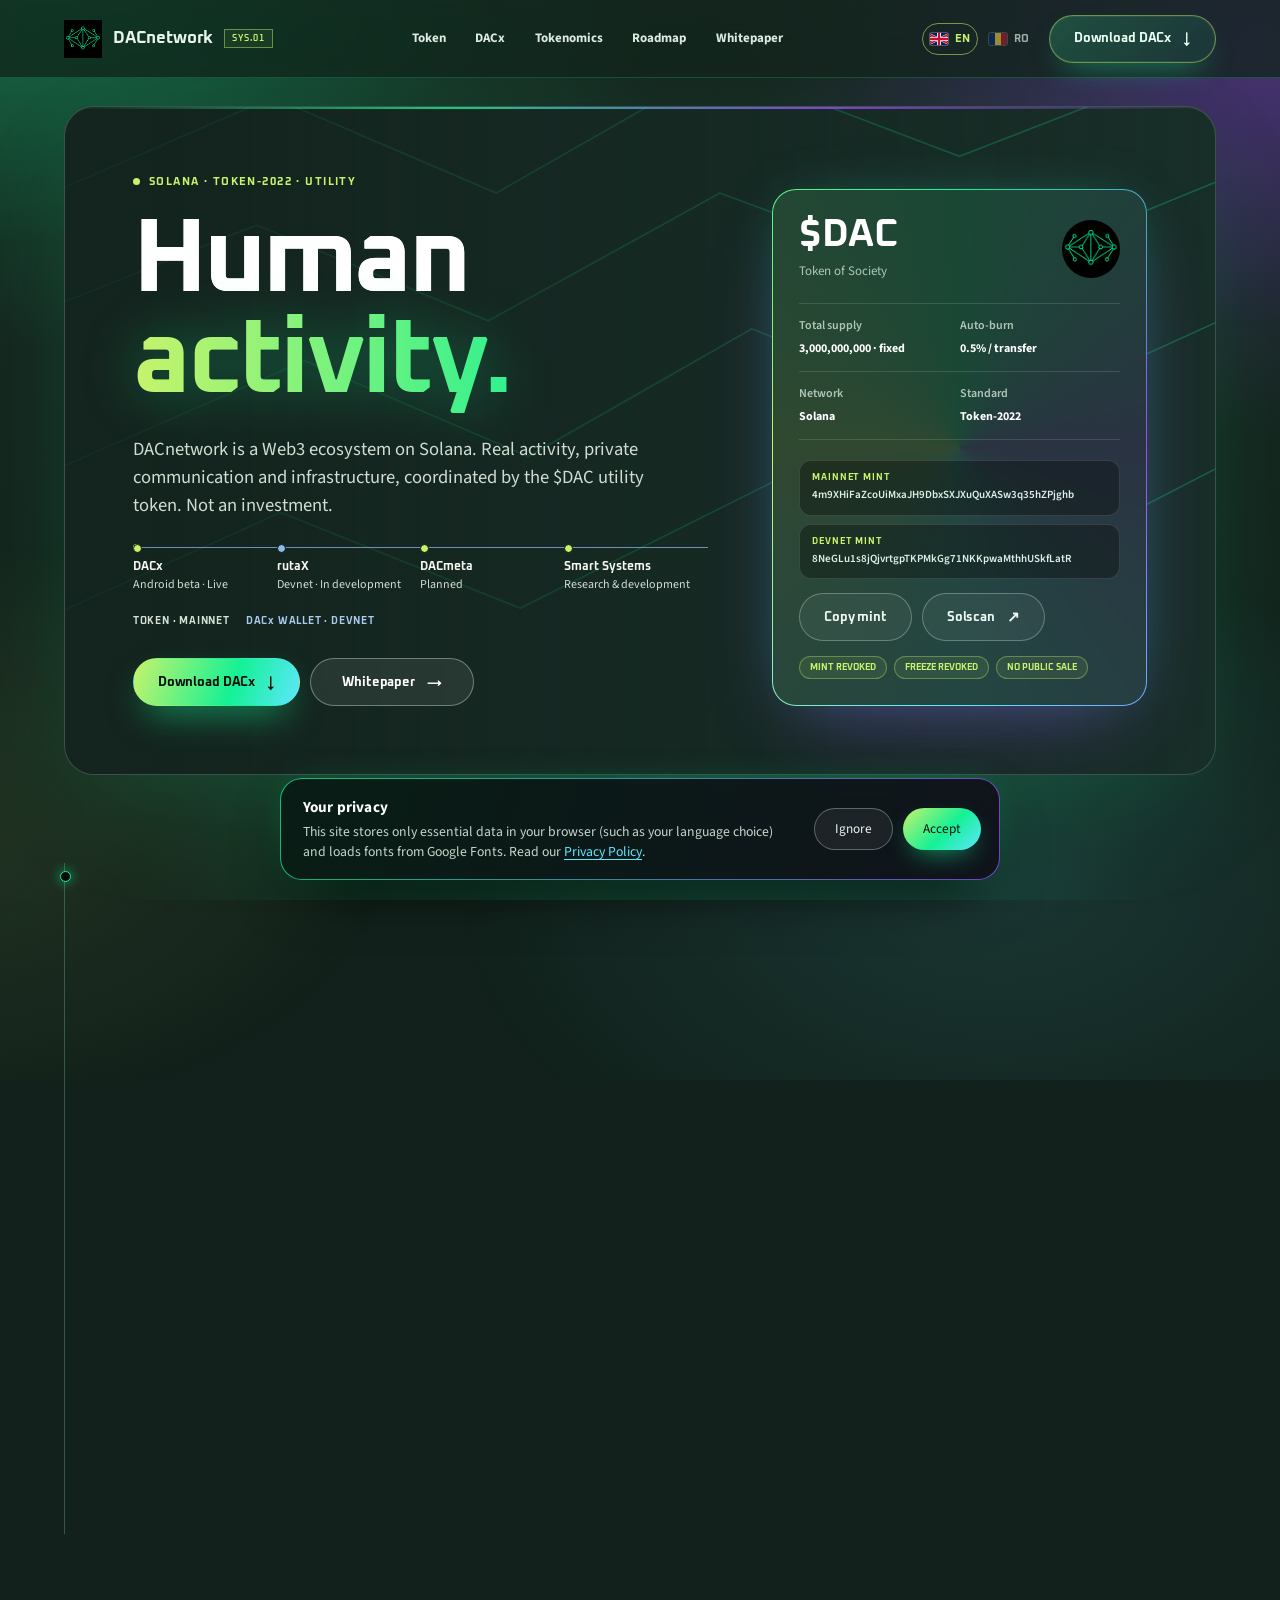
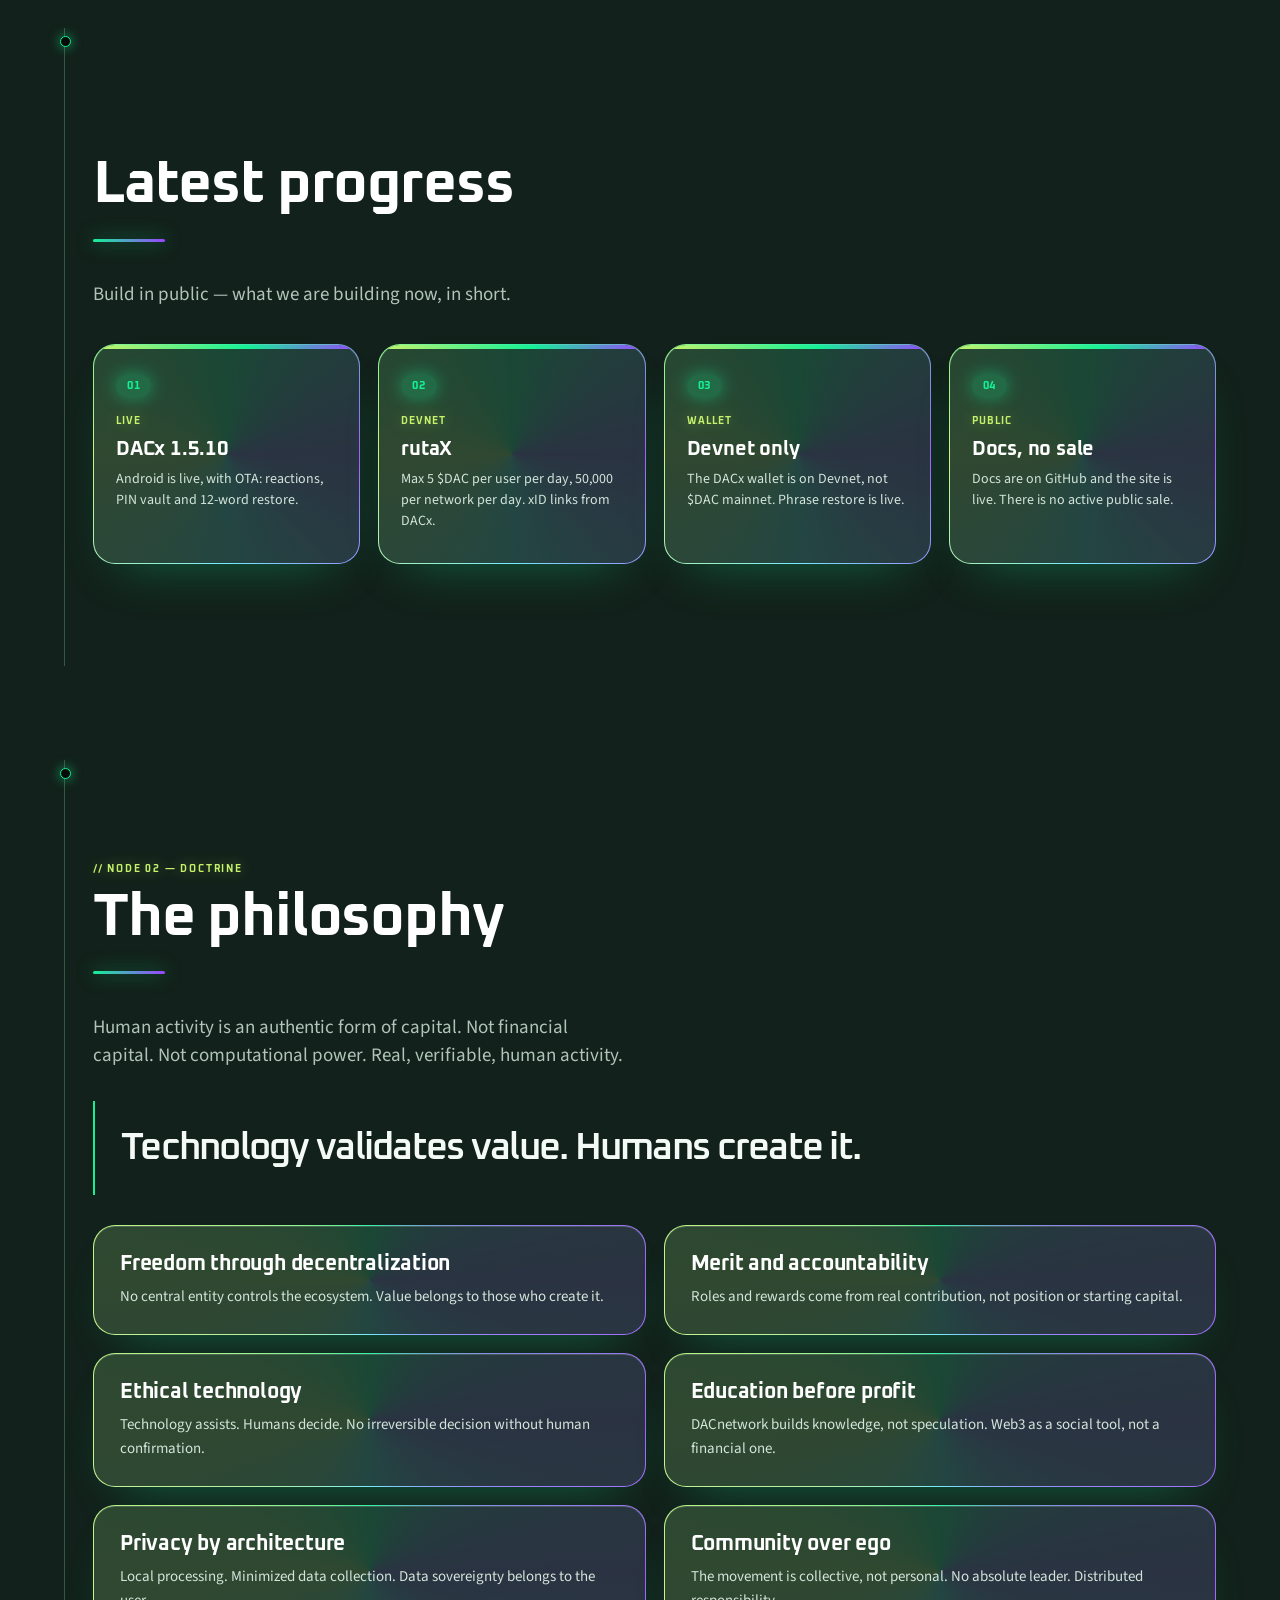
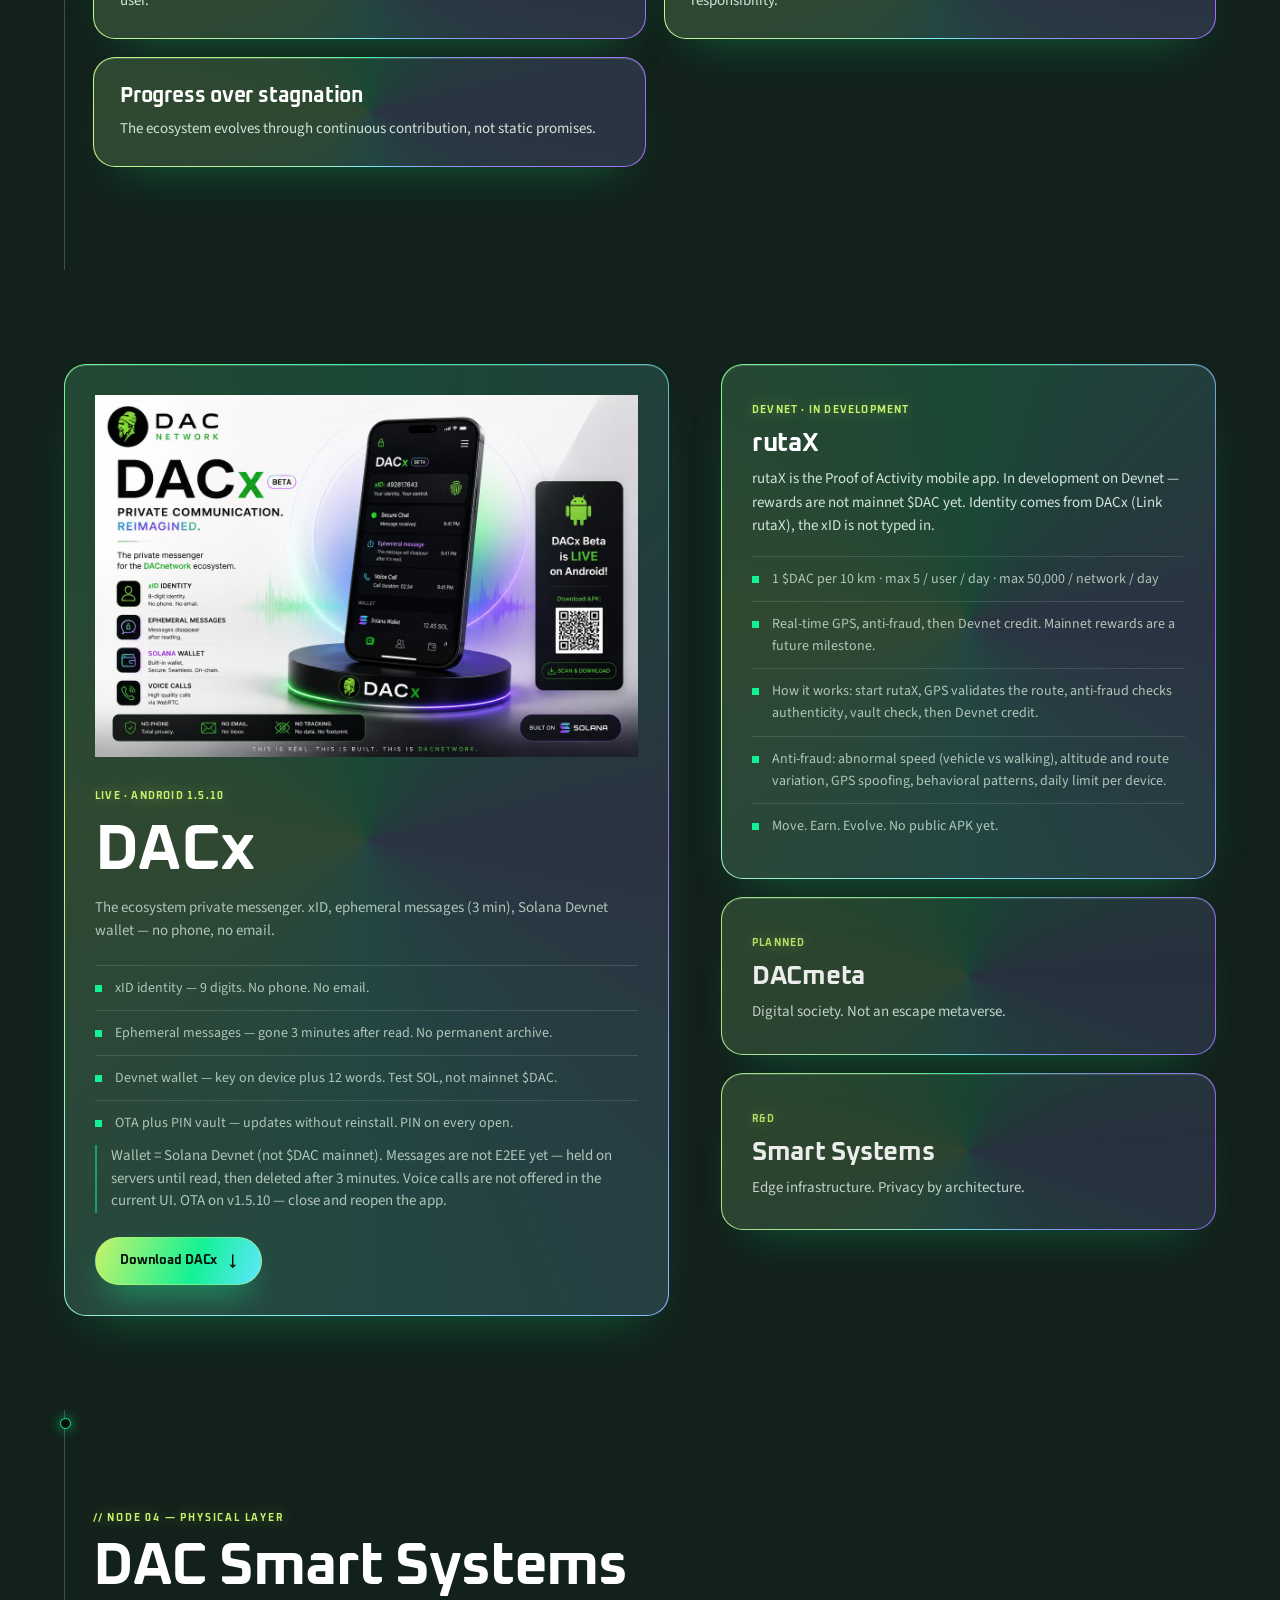
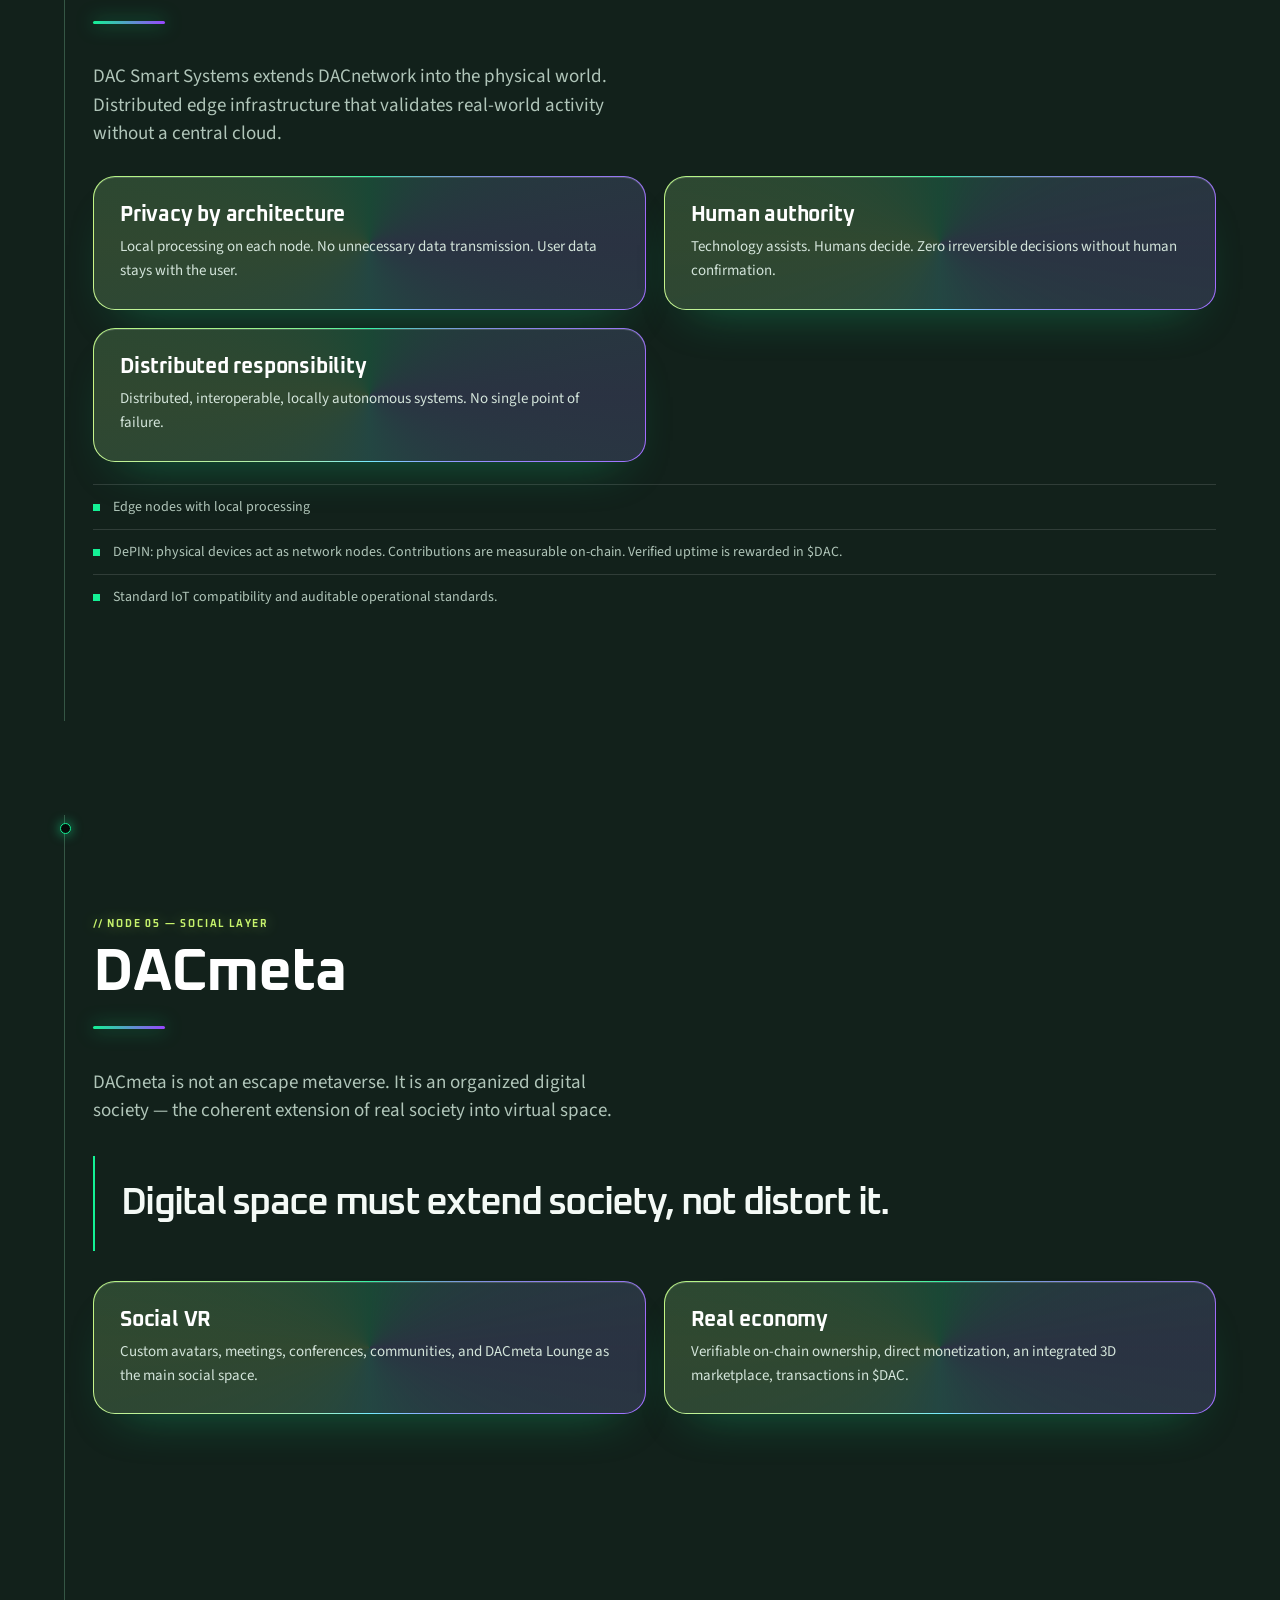
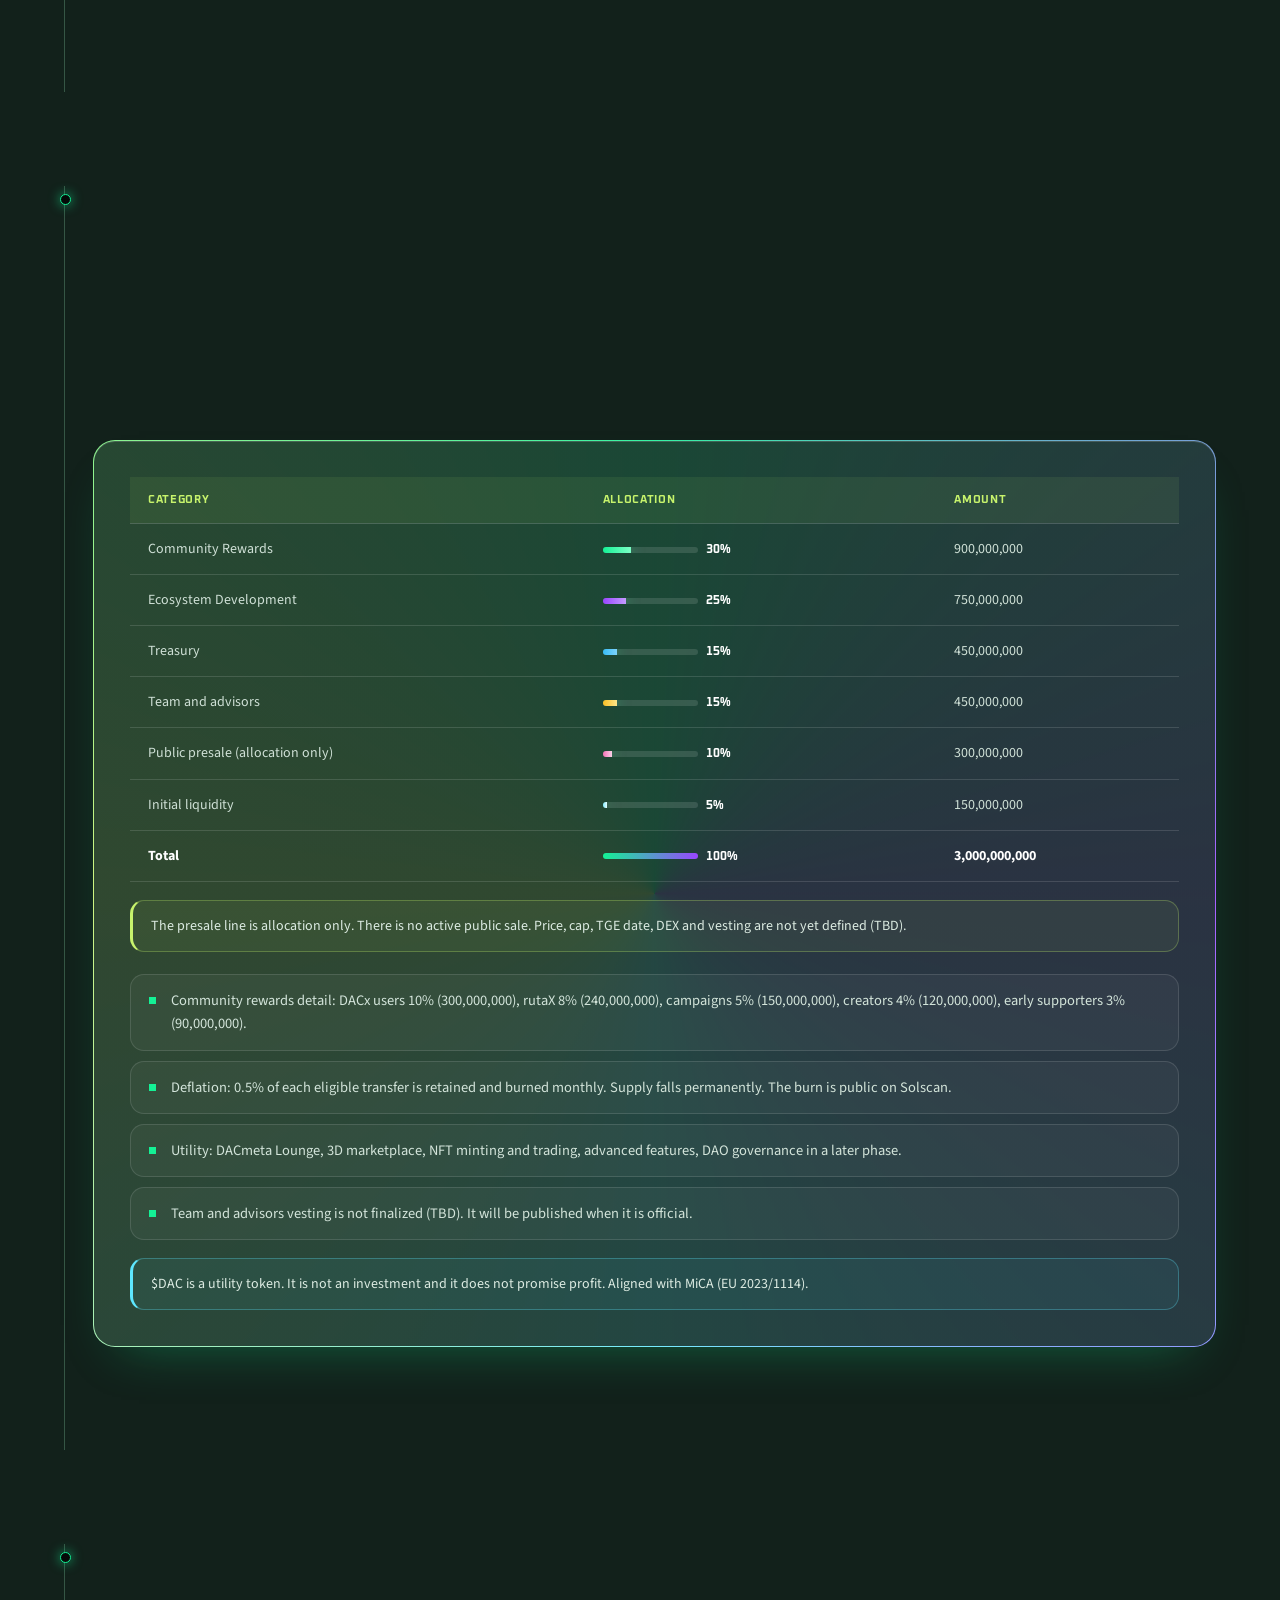
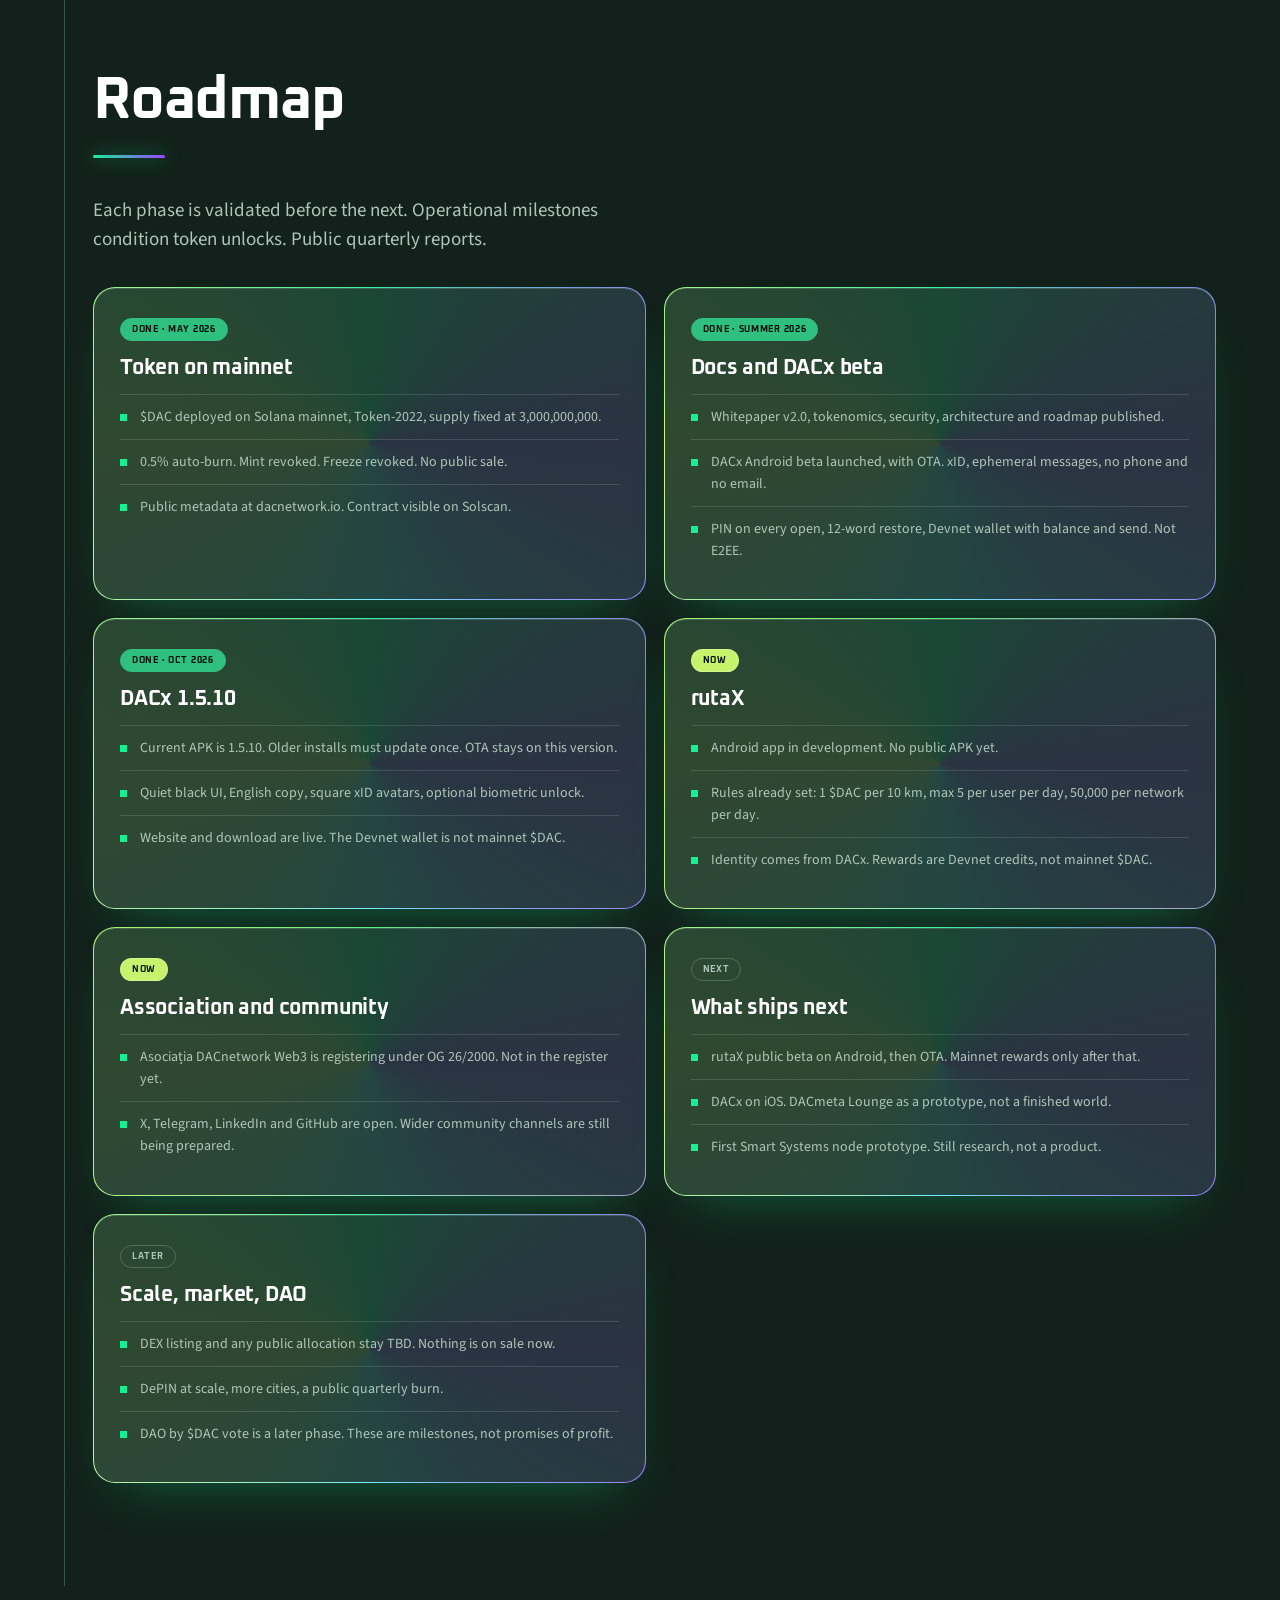
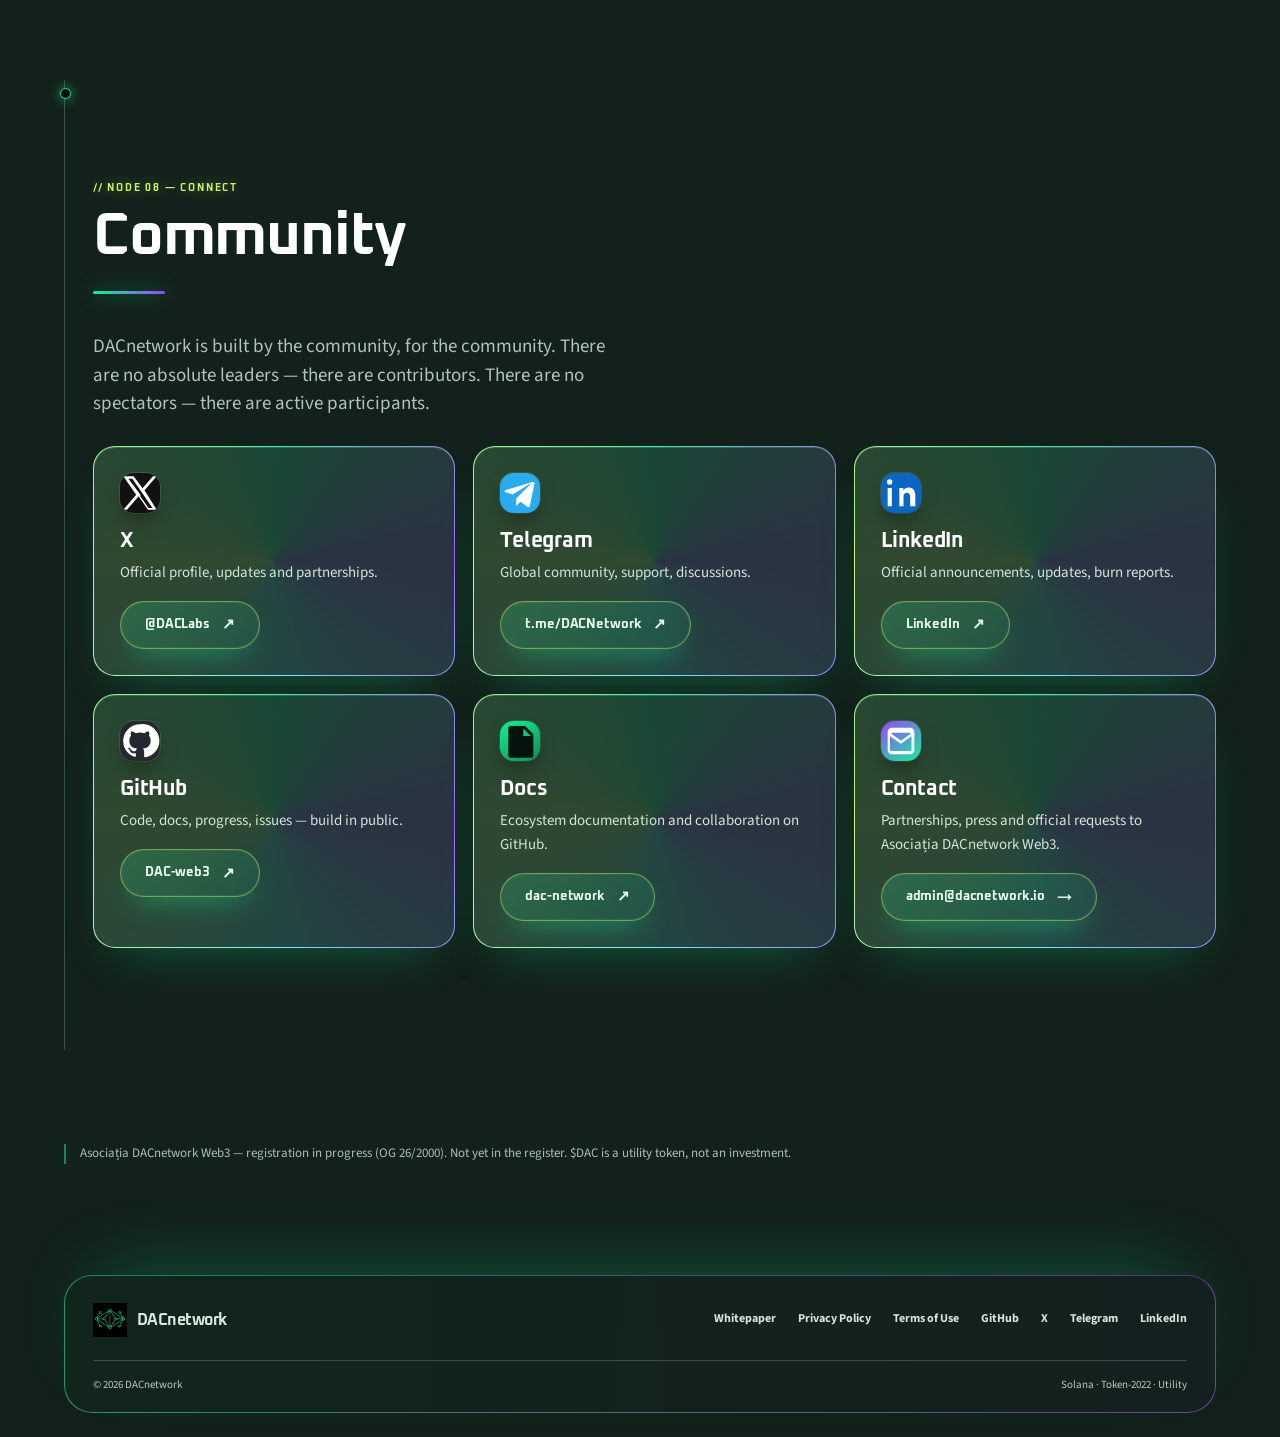
==== commit 66fcb707: "Restore holographic logo backdrop over the lighter background Co-authored-by: Copilot App <223556219" ====
--- a/index.html
+++ b/index.html
@@ -42,7 +42,7 @@
     <link rel="preconnect" href="https://fonts.googleapis.com" />
     <link rel="preconnect" href="https://fonts.gstatic.com" crossorigin />
     <link href="https://fonts.googleapis.com/css2?family=DM+Mono:wght@400;500&family=Outfit:wght@400;600;700;800&display=swap" rel="stylesheet" />
-    <link rel="stylesheet" href="assets/site-premium.css?v=21" />
+    <link rel="stylesheet" href="assets/site-premium.css?v=22" />
     <script type="application/ld+json">
       {
         "@context": "https://schema.org",
--- a/assets/site-premium.css
+++ b/assets/site-premium.css
@@ -1217,3 +1217,16 @@
     url("data:image/svg+xml,%3Csvg xmlns='http://www.w3.org/2000/svg' width='720' height='520' viewBox='0 0 720 520'%3E%3Cg fill='none' stroke='%2314f195' stroke-opacity='.3' stroke-width='1'%3E%3Cpath d='M-20 110 130 45 270 105 410 25 560 82 740 12M-30 185 120 125 265 185 410 105 565 162 740 90M-10 280 150 210 290 270 430 190 580 250 745 175M-20 375 135 305 285 365 445 285 590 345 745 265'/%3E%3C/g%3E%3C/svg%3E") center/cover !important; }
 .glass, .hero .token { background: linear-gradient(rgba(27,48,40,.88), rgba(27,48,40,.88)) padding-box, conic-gradient(from var(--ang,0deg), #14f195, #9945ff, #5ee7ff, #c7f36c, #14f195) border-box !important; }
 .site-footer { background-color: #162a23; }
+
+/* gradient lives on html so the holographic logo (body::after) stays visible */
+html {
+  background:
+    radial-gradient(1100px 700px at 4% -8%, rgba(20,241,149,.26), transparent 60%),
+    radial-gradient(950px 650px at 104% 4%, rgba(153,69,255,.24), transparent 62%),
+    radial-gradient(900px 600px at 50% 112%, rgba(20,241,149,.18), transparent 62%),
+    linear-gradient(180deg, #16271f 0%, #11201a 100%) #12211b !important;
+  background-attachment: fixed !important;
+}
+body { background: transparent !important; }
+body::after { opacity: .16 !important; }
+@media (max-width: 700px) { body::after { opacity: .13 !important; } }
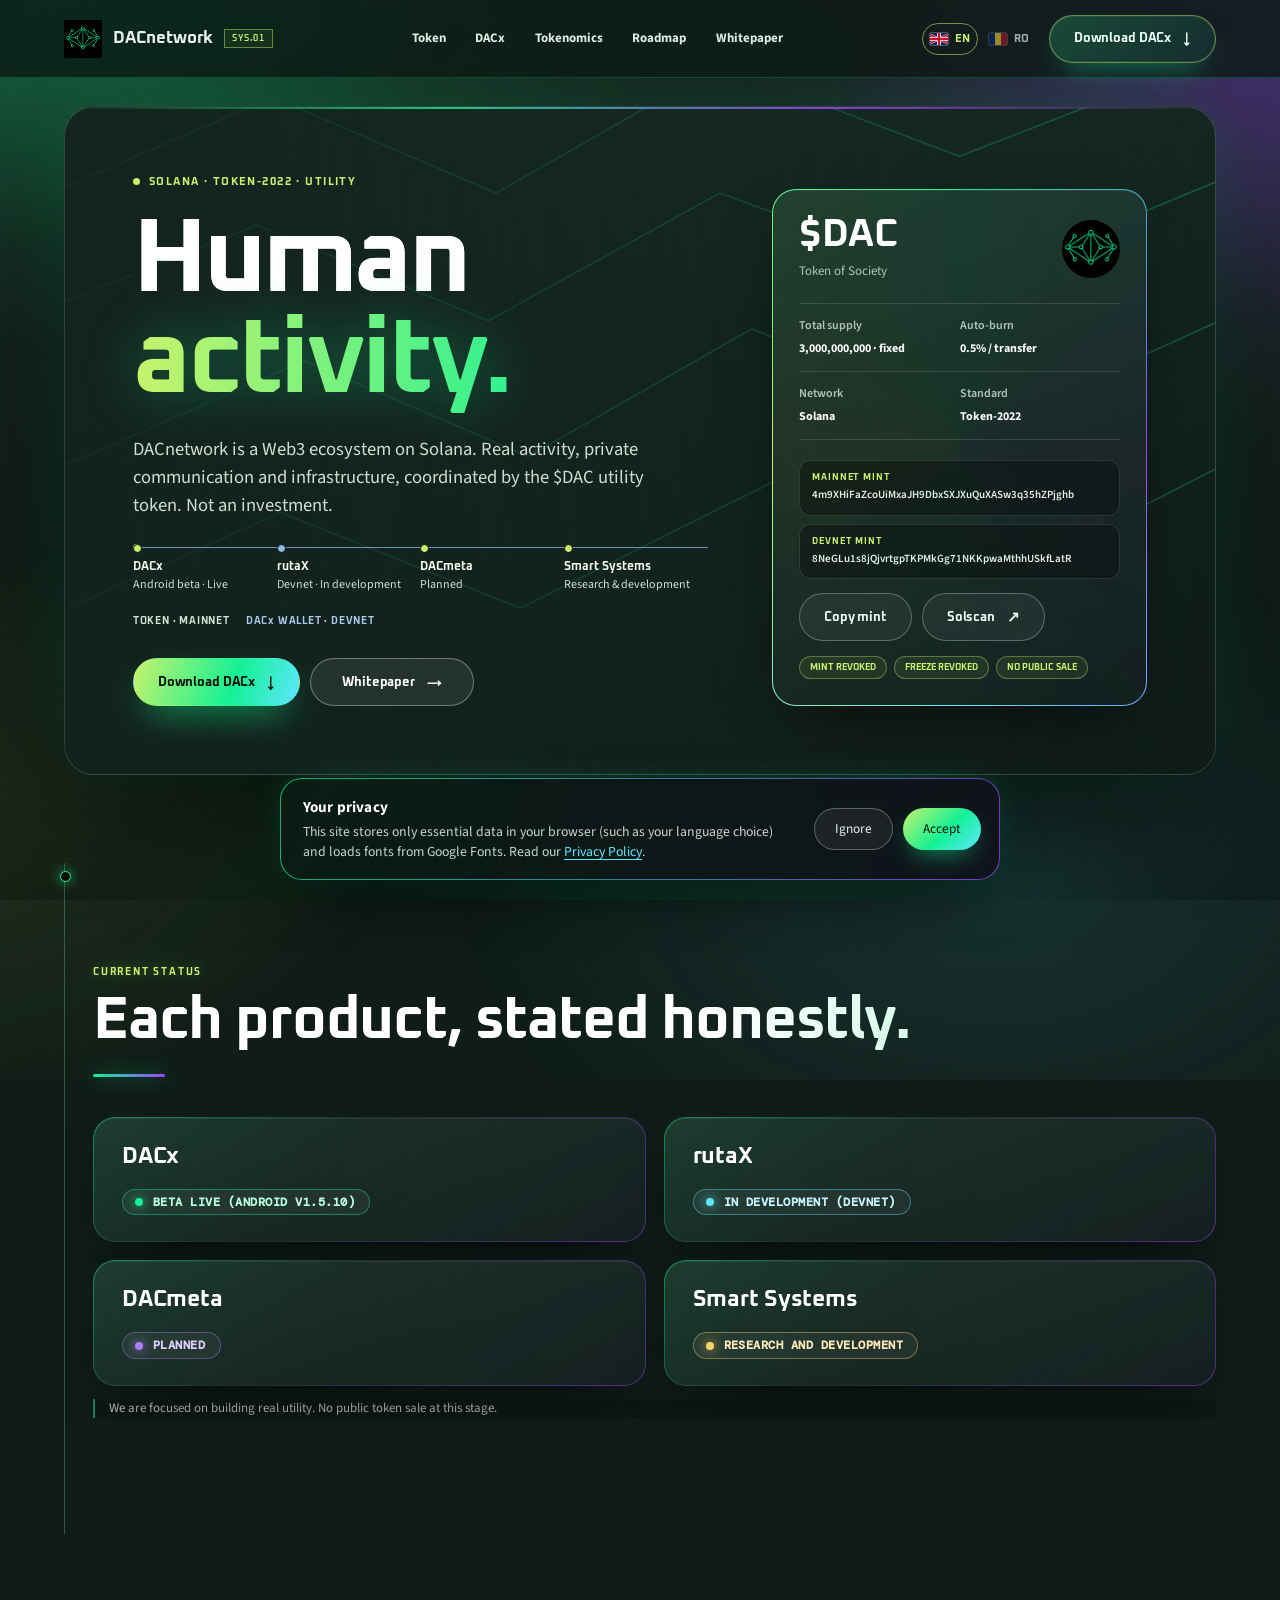
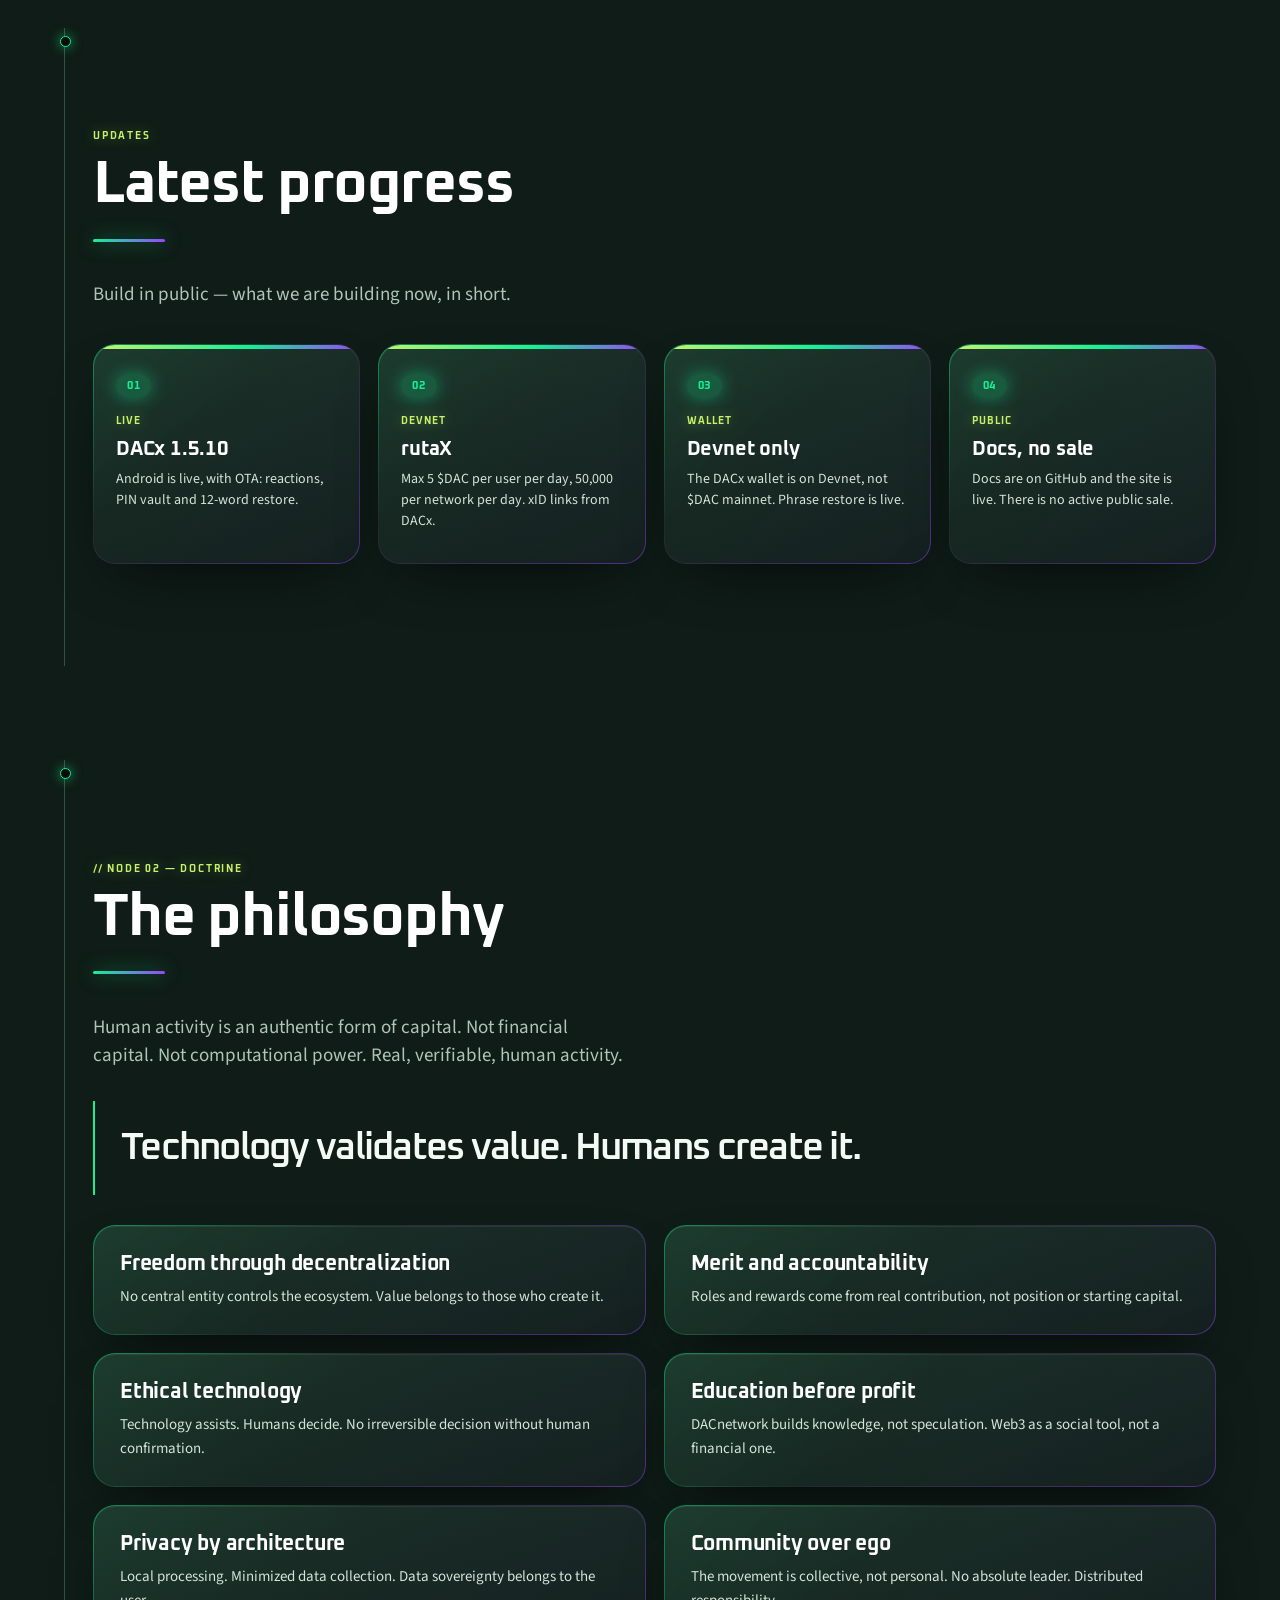
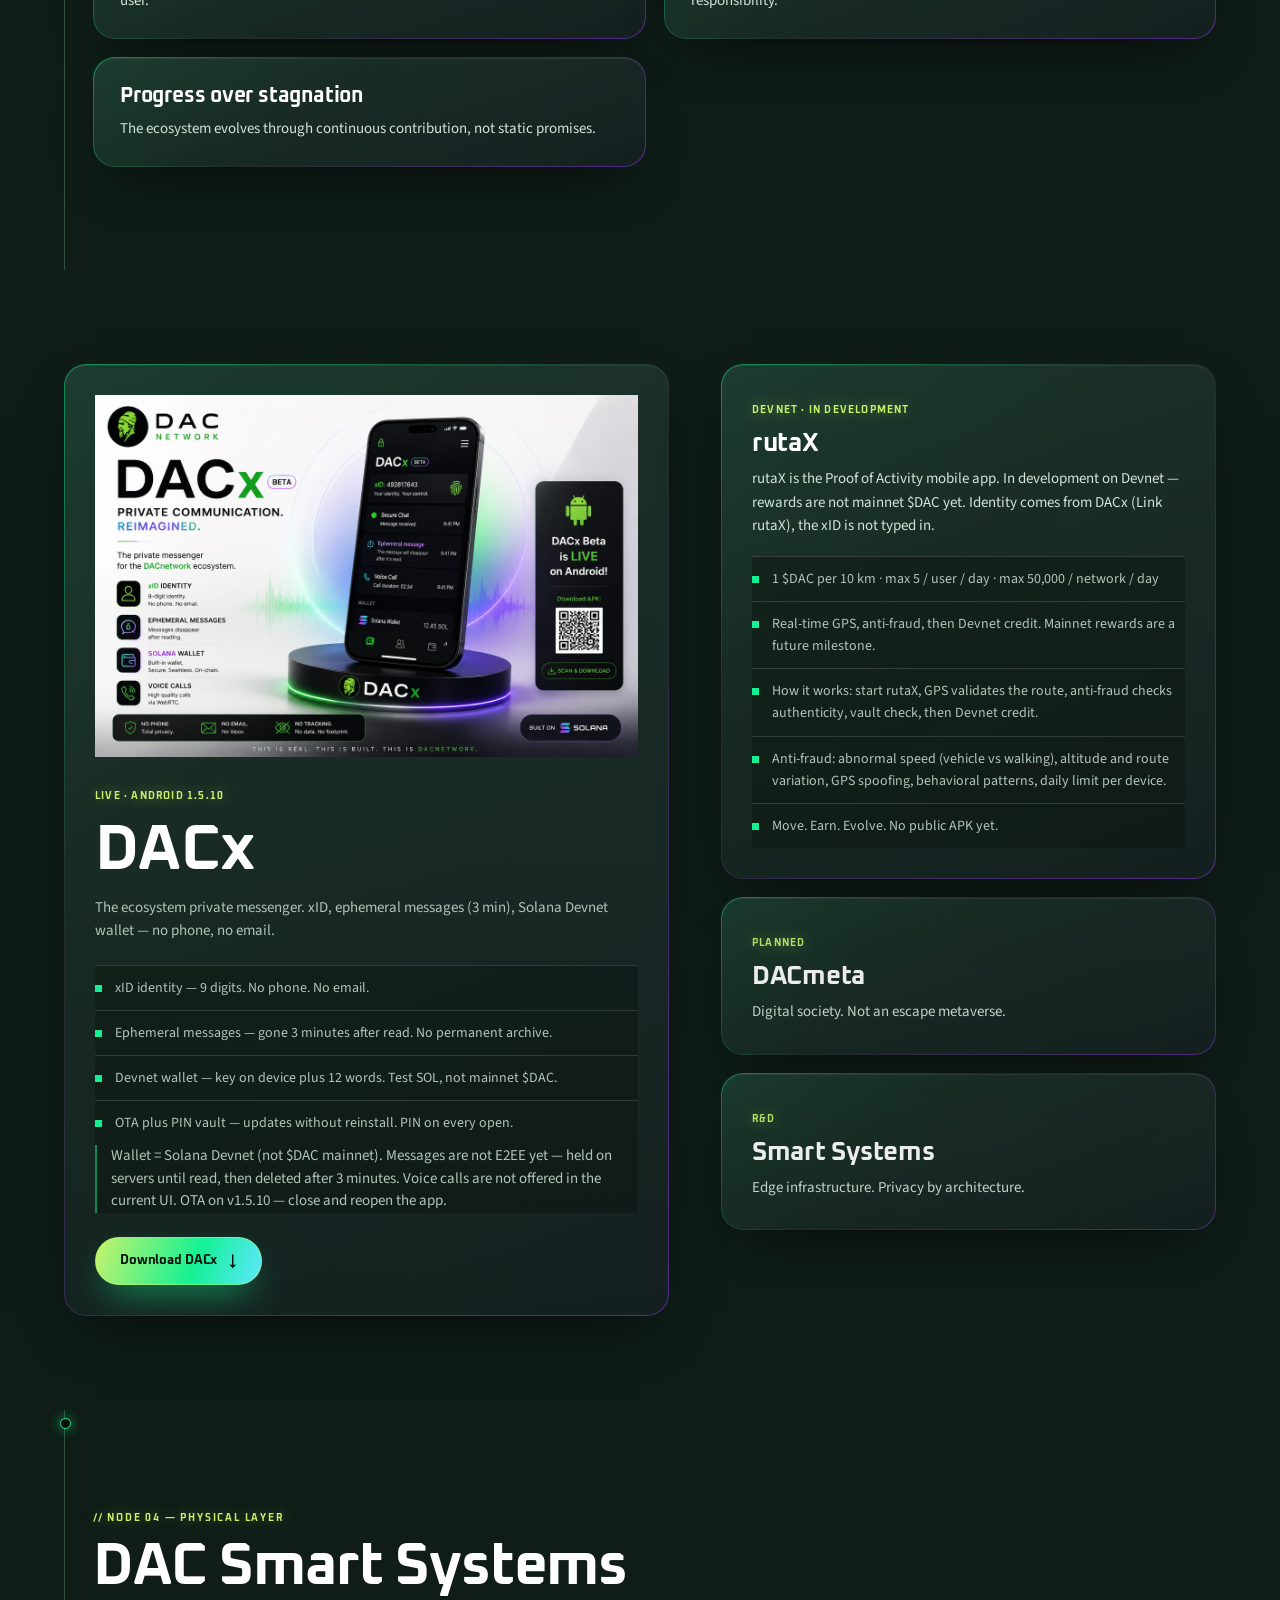
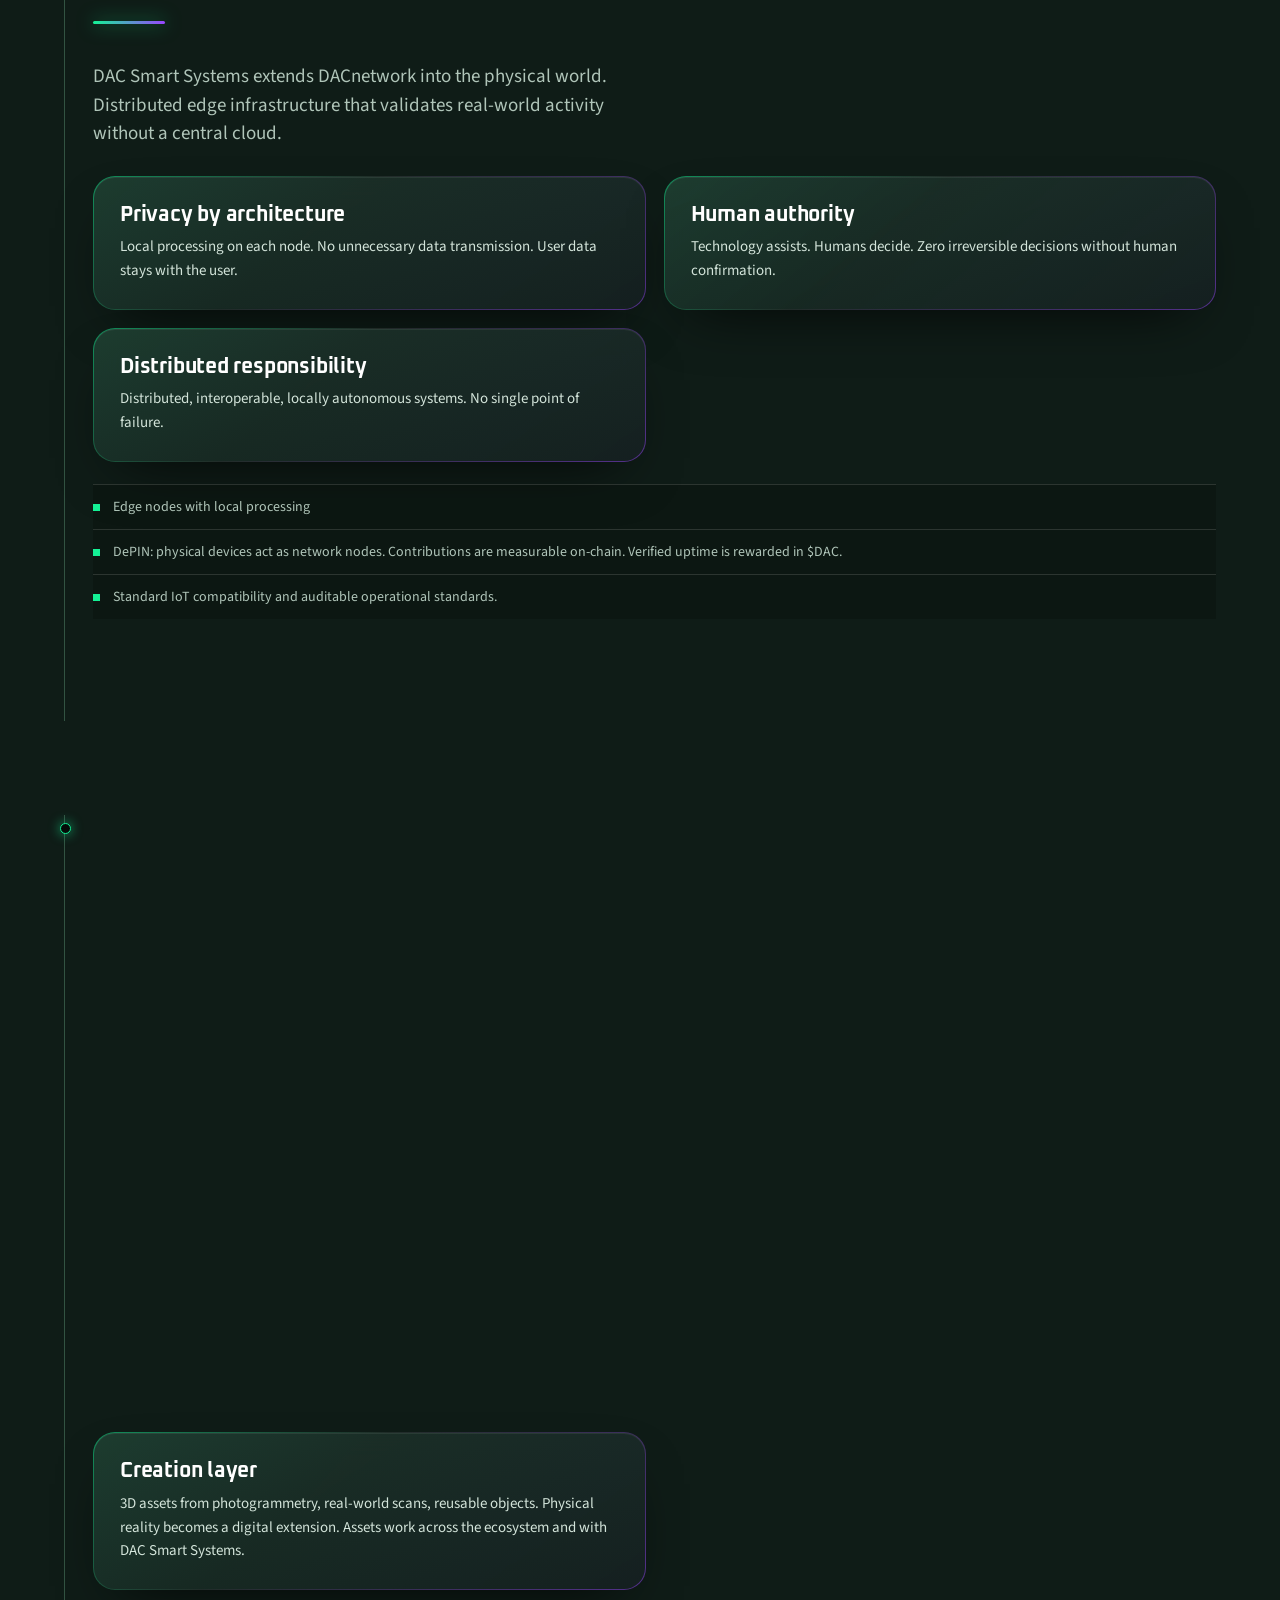
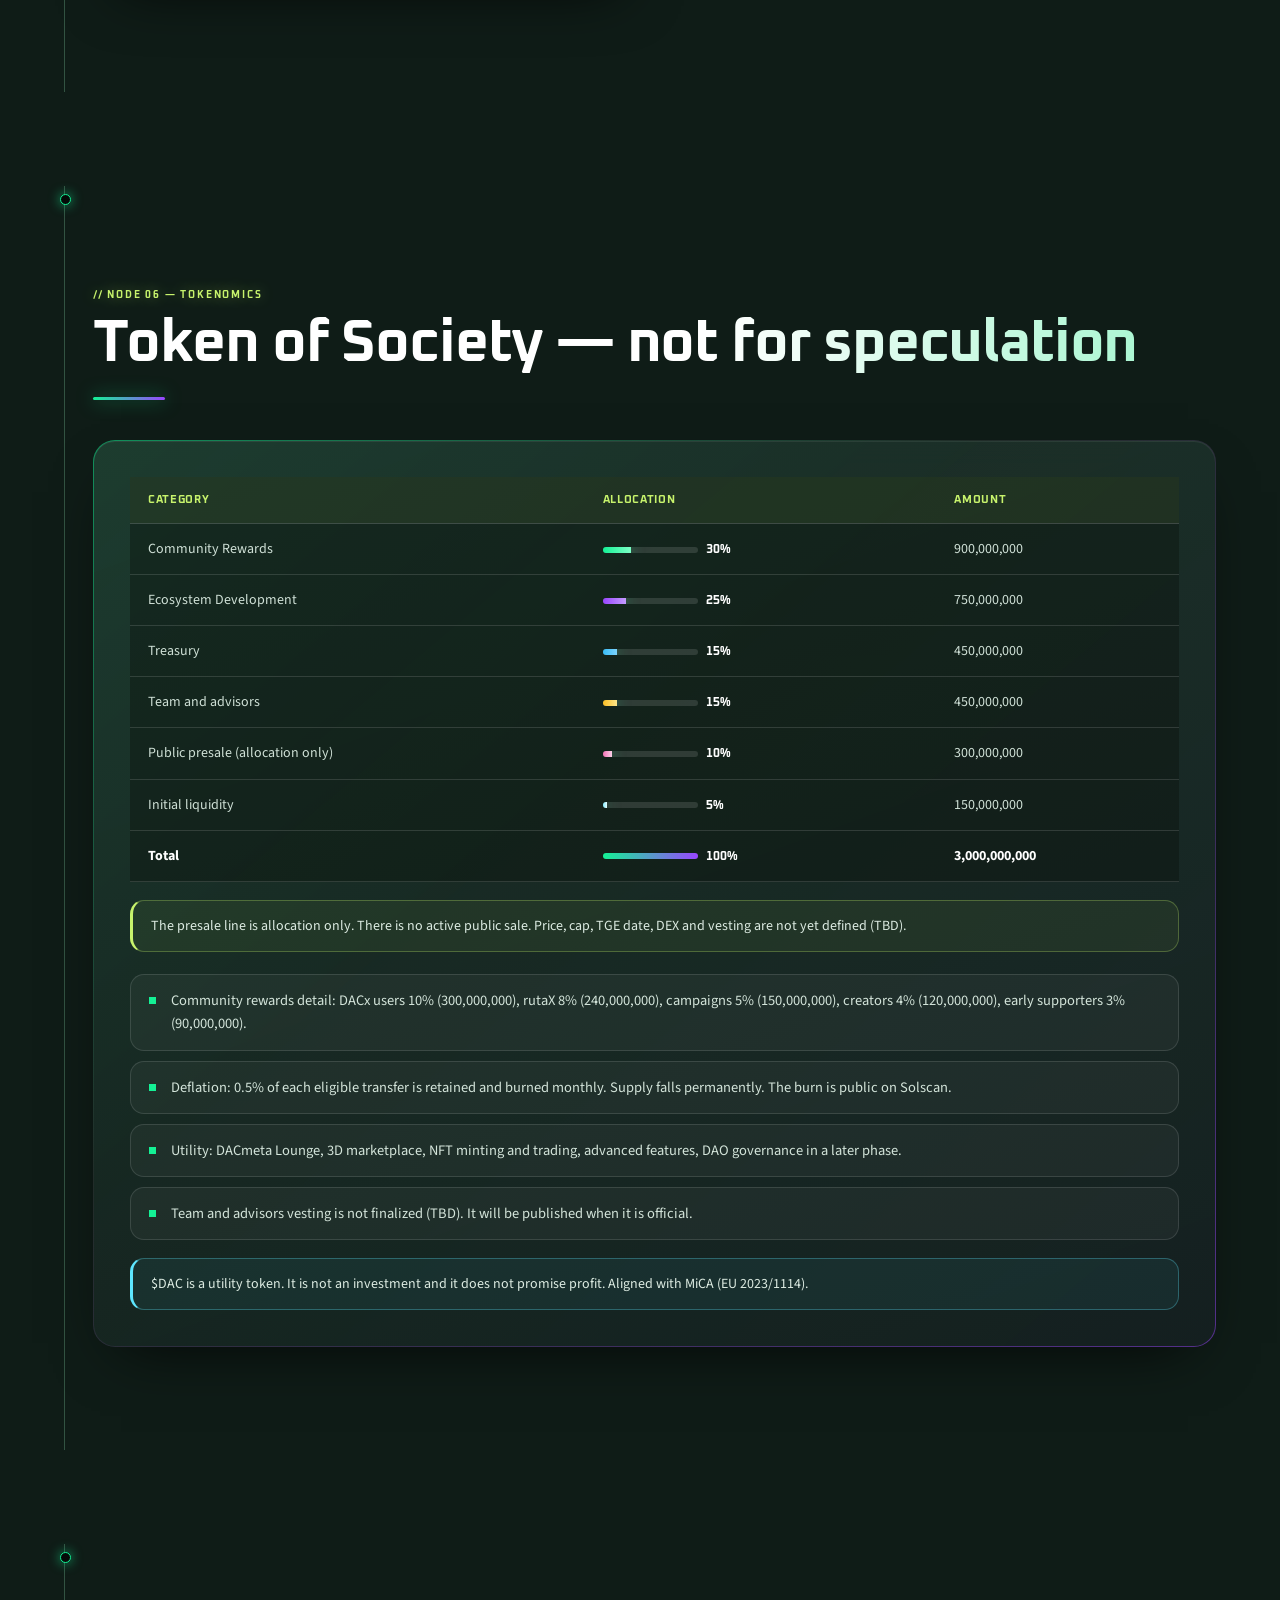
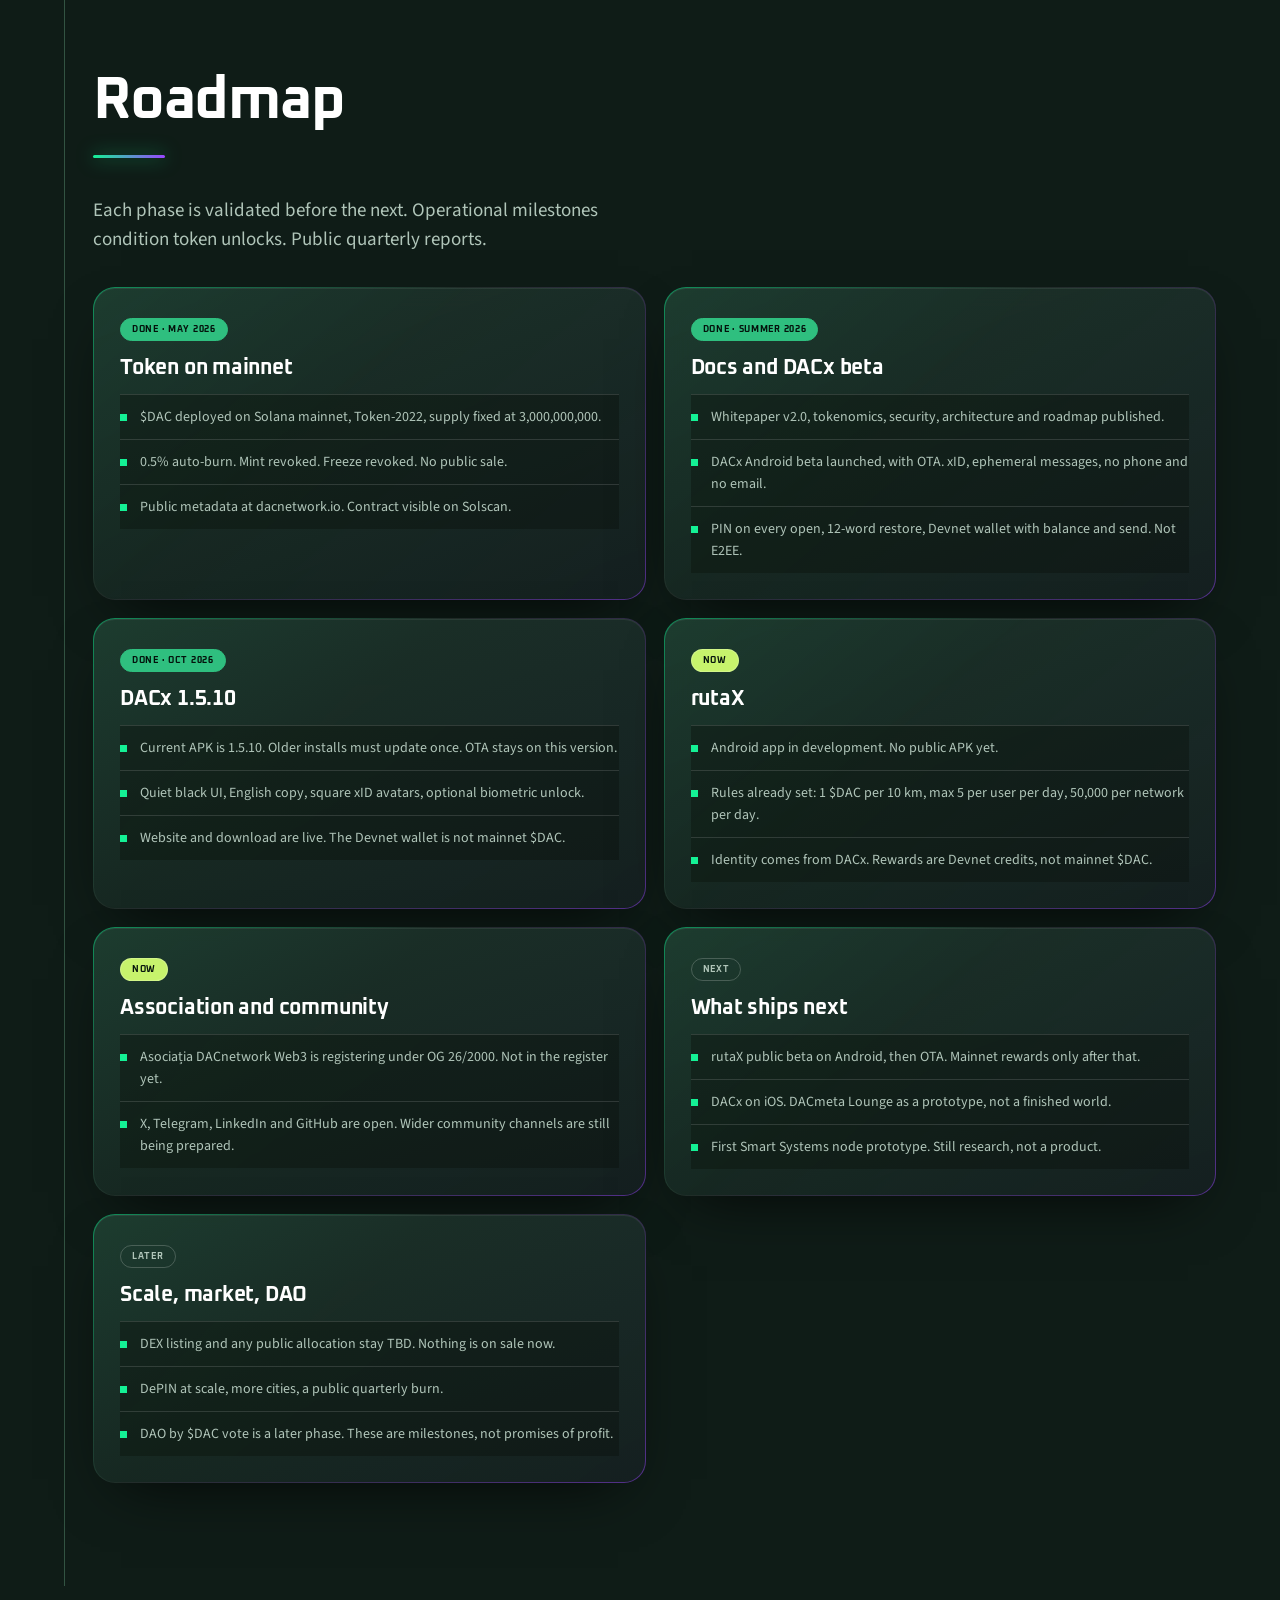
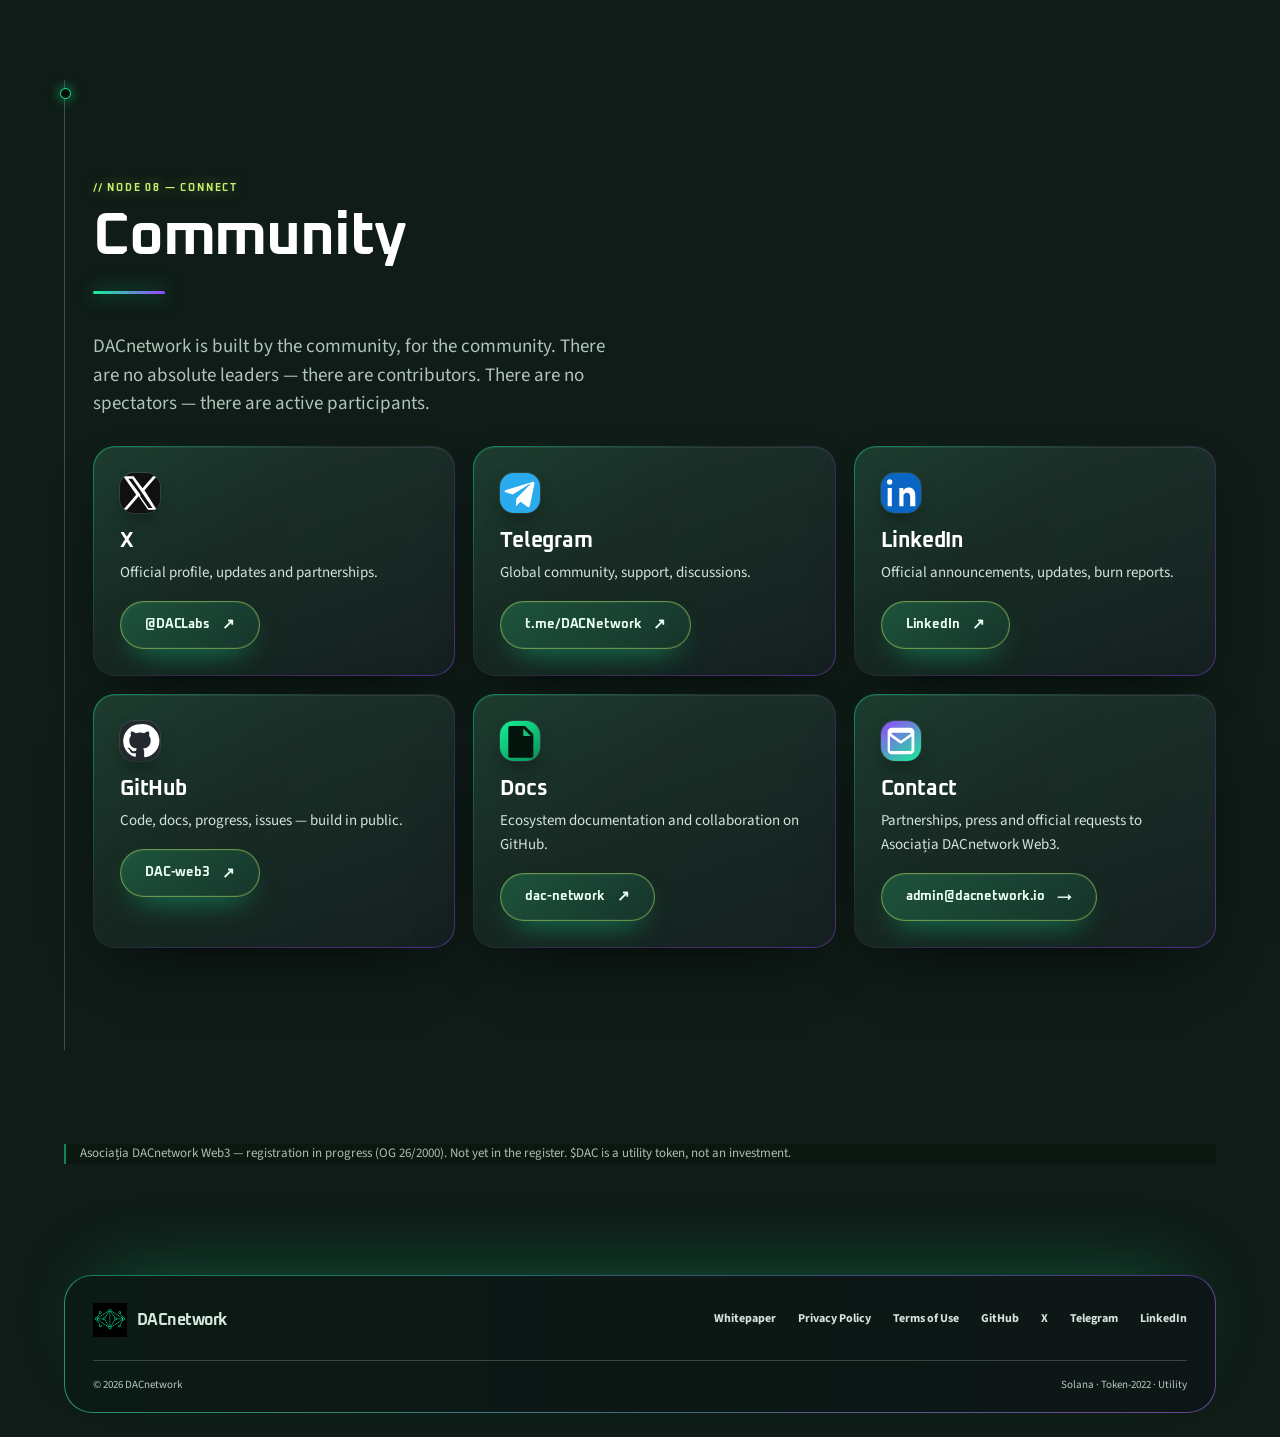
==== commit ca64bc22: "Refine colors and containers with a light black vignette Co-authored-by: Copilot App <223556219+Copi" ====
--- a/index.html
+++ b/index.html
@@ -42,7 +42,7 @@
     <link rel="preconnect" href="https://fonts.googleapis.com" />
     <link rel="preconnect" href="https://fonts.gstatic.com" crossorigin />
     <link href="https://fonts.googleapis.com/css2?family=DM+Mono:wght@400;500&family=Outfit:wght@400;600;700;800&display=swap" rel="stylesheet" />
-    <link rel="stylesheet" href="assets/site-premium.css?v=22" />
+    <link rel="stylesheet" href="assets/site-premium.css?v=23" />
     <script type="application/ld+json">
       {
         "@context": "https://schema.org",
--- a/assets/site-premium.css
+++ b/assets/site-premium.css
@@ -1230,3 +1230,33 @@
 body { background: transparent !important; }
 body::after { opacity: .16 !important; }
 @media (max-width: 700px) { body::after { opacity: .13 !important; } }
+
+/* ===== Color + container finish: mid-tone with a light black influence ===== */
+html {
+  background:
+    radial-gradient(130% 100% at 50% 40%, transparent 45%, rgba(0,0,0,.38) 100%),
+    radial-gradient(1100px 700px at 4% -8%, rgba(20,241,149,.22), transparent 60%),
+    radial-gradient(950px 650px at 104% 4%, rgba(153,69,255,.2), transparent 62%),
+    radial-gradient(900px 600px at 50% 112%, rgba(20,241,149,.14), transparent 62%),
+    linear-gradient(180deg, #15261e 0%, #0f1c17 55%, #0b1612 100%) #0f1c17 !important;
+  background-attachment: fixed !important;
+}
+.hero { background: linear-gradient(155deg, #1b332b 0%, #12231d 60%, #0e1a16 100%) !important; border-color: rgba(255,255,255,.14) !important;
+  box-shadow: 0 50px 110px -40px rgba(0,0,0,.75), 0 0 80px -30px rgba(20,241,149,.3), 0 1px 0 rgba(255,255,255,.08) inset !important; }
+.glass, .hero .token {
+  background:
+    linear-gradient(160deg, rgba(30,53,44,.92) 0%, rgba(17,31,26,.94) 100%) padding-box,
+    linear-gradient(140deg, rgba(20,241,149,.55), rgba(255,255,255,.08) 40%, rgba(153,69,255,.5)) border-box !important;
+  border: 1px solid transparent !important;
+  box-shadow: 0 24px 60px -28px rgba(0,0,0,.85), 0 1px 0 rgba(255,255,255,.07) inset !important;
+}
+.hero .token { background:
+    linear-gradient(160deg, rgba(30,53,44,.94), rgba(14,26,21,.96)) padding-box,
+    conic-gradient(from var(--ang,0deg), #14f195, #9945ff, #5ee7ff, #c7f36c, #14f195) border-box !important; }
+.glass:hover { box-shadow: 0 34px 70px -26px rgba(0,0,0,.9), 0 0 50px -16px rgba(20,241,149,.45) !important; }
+.clean li, .note, table, .table { background-color: rgba(8,16,13,.38); }
+.site-footer { background: linear-gradient(rgba(11,22,18,.96), rgba(11,22,18,.96)) padding-box, linear-gradient(90deg, rgba(20,241,149,.5), rgba(153,69,255,.5)) border-box !important; }
+.nav, .is-scrolled .nav { background: rgba(14,26,21,.82) !important; }
+.is-scrolled .nav { background: rgba(11,22,18,.94) !important; }
+@media (max-width: 760px) { .nav-links { background: rgb(13,25,20) !important; } }
+::-webkit-scrollbar-track { background: #0f1c17; }
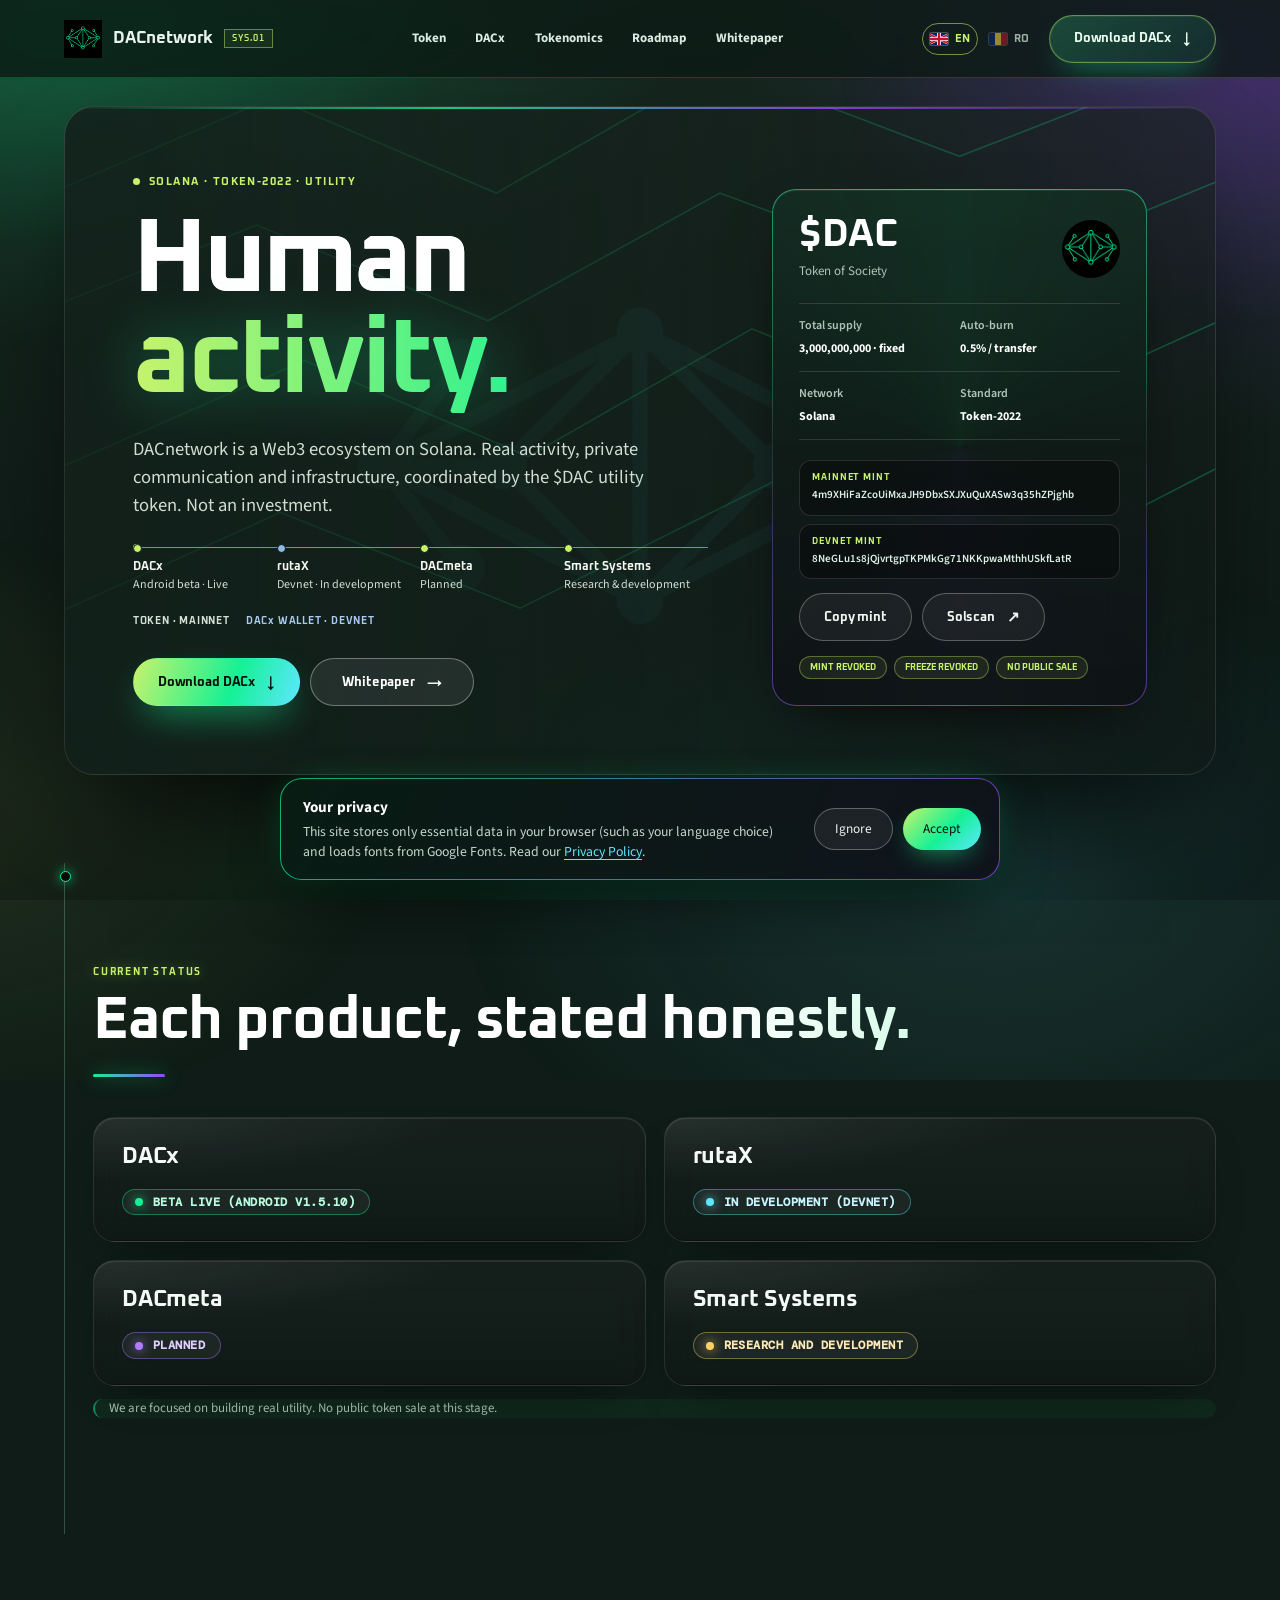
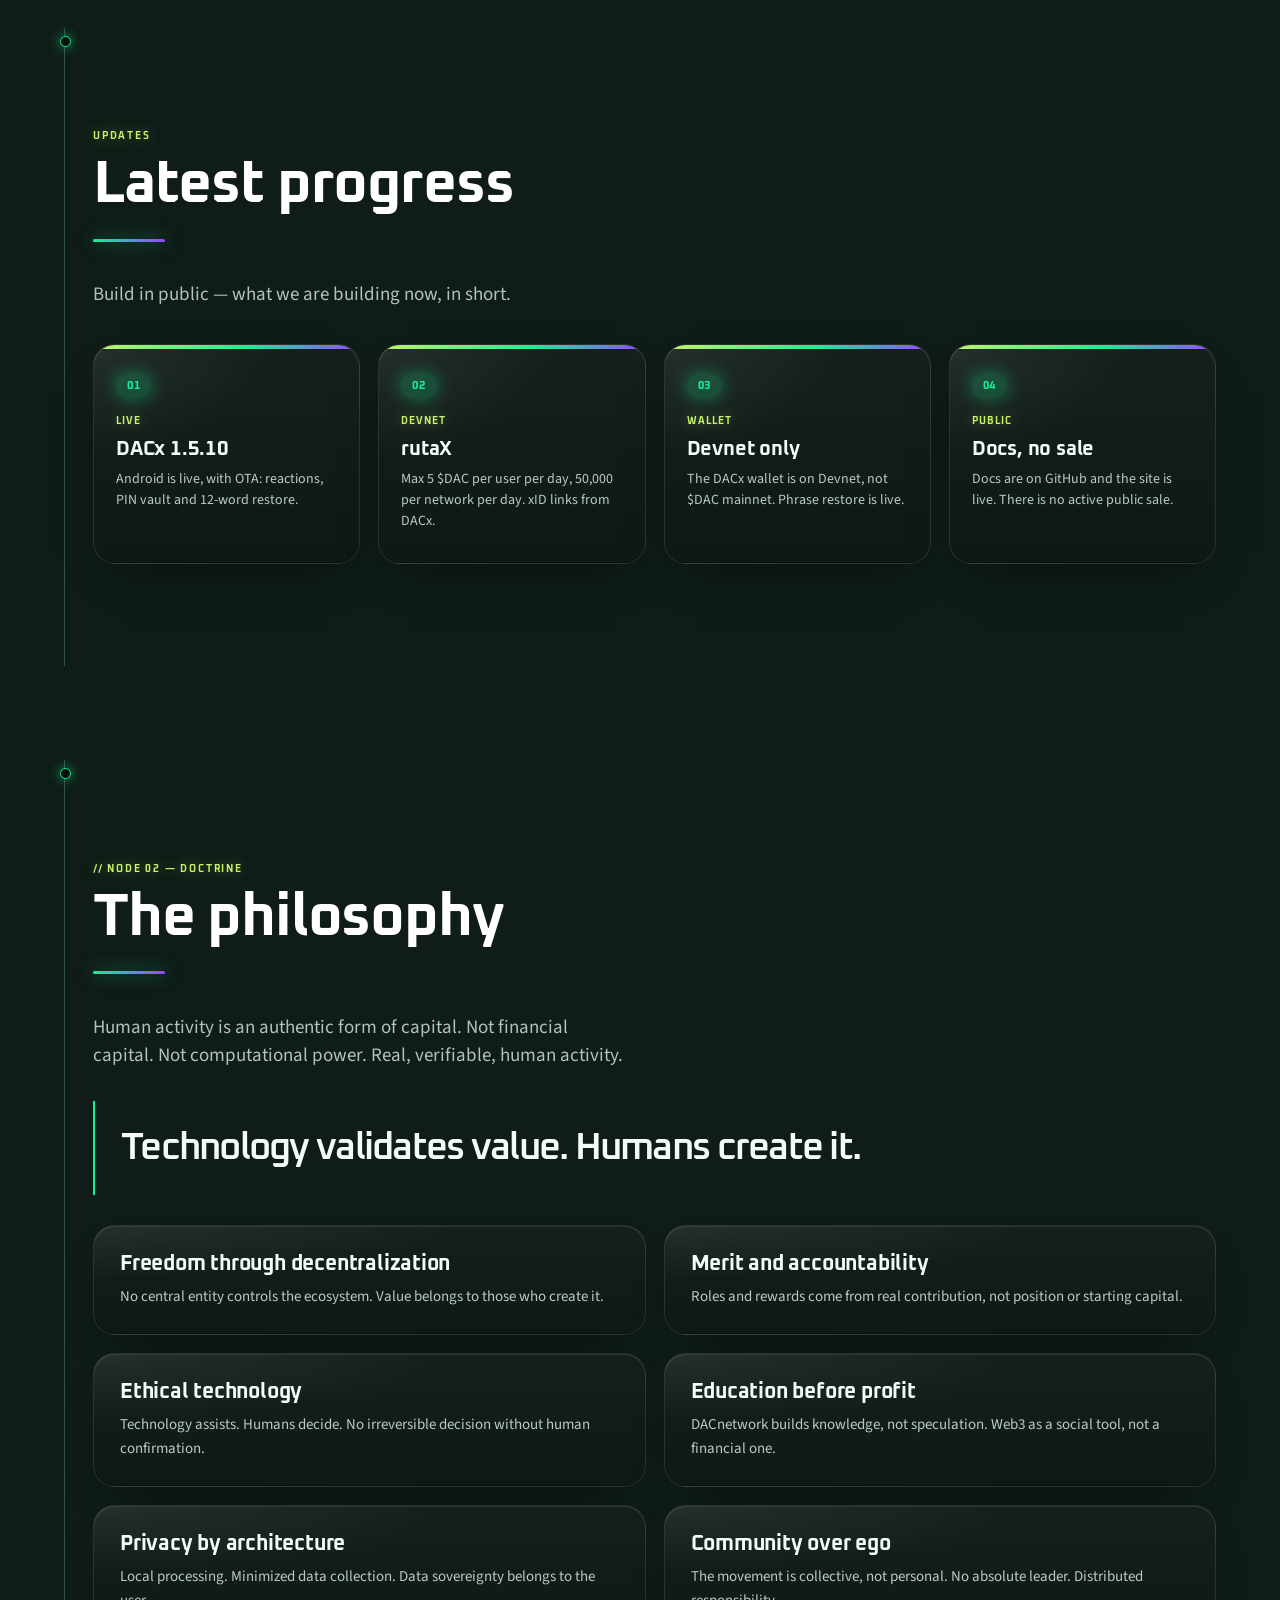
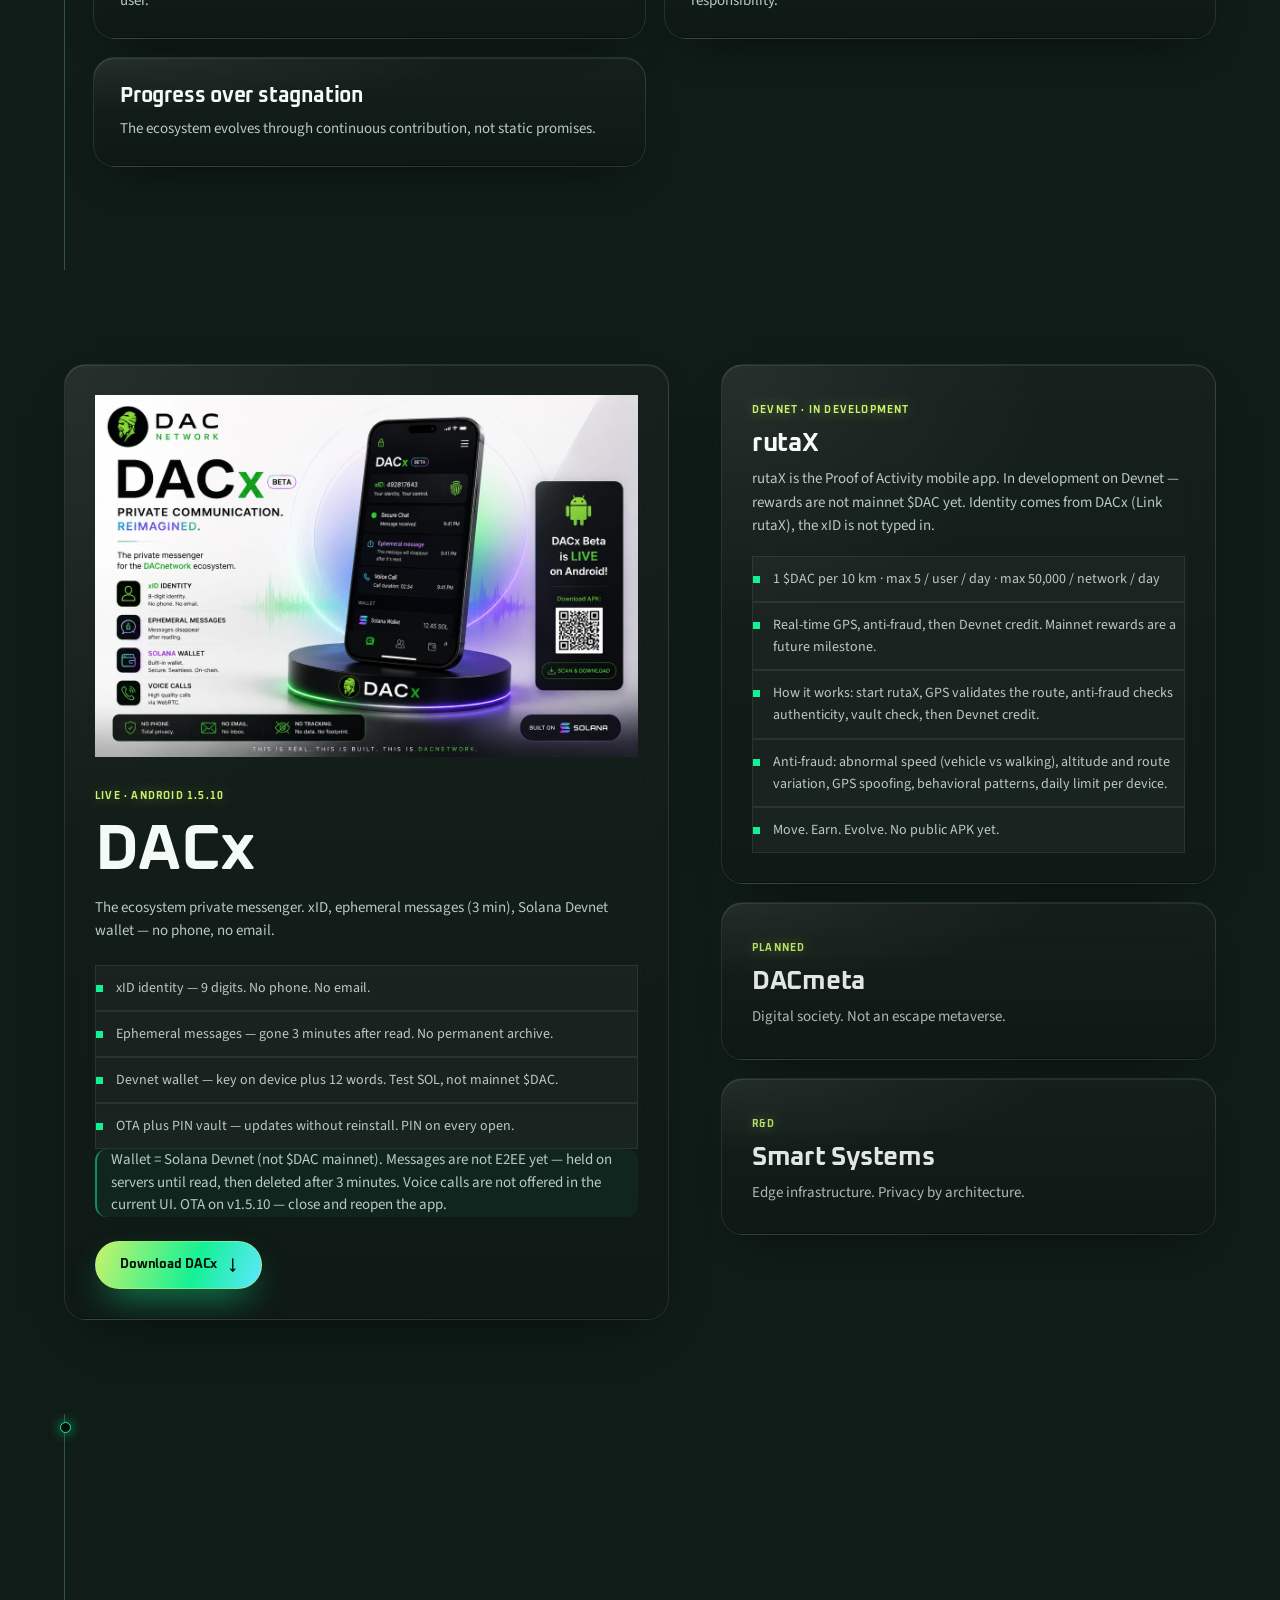
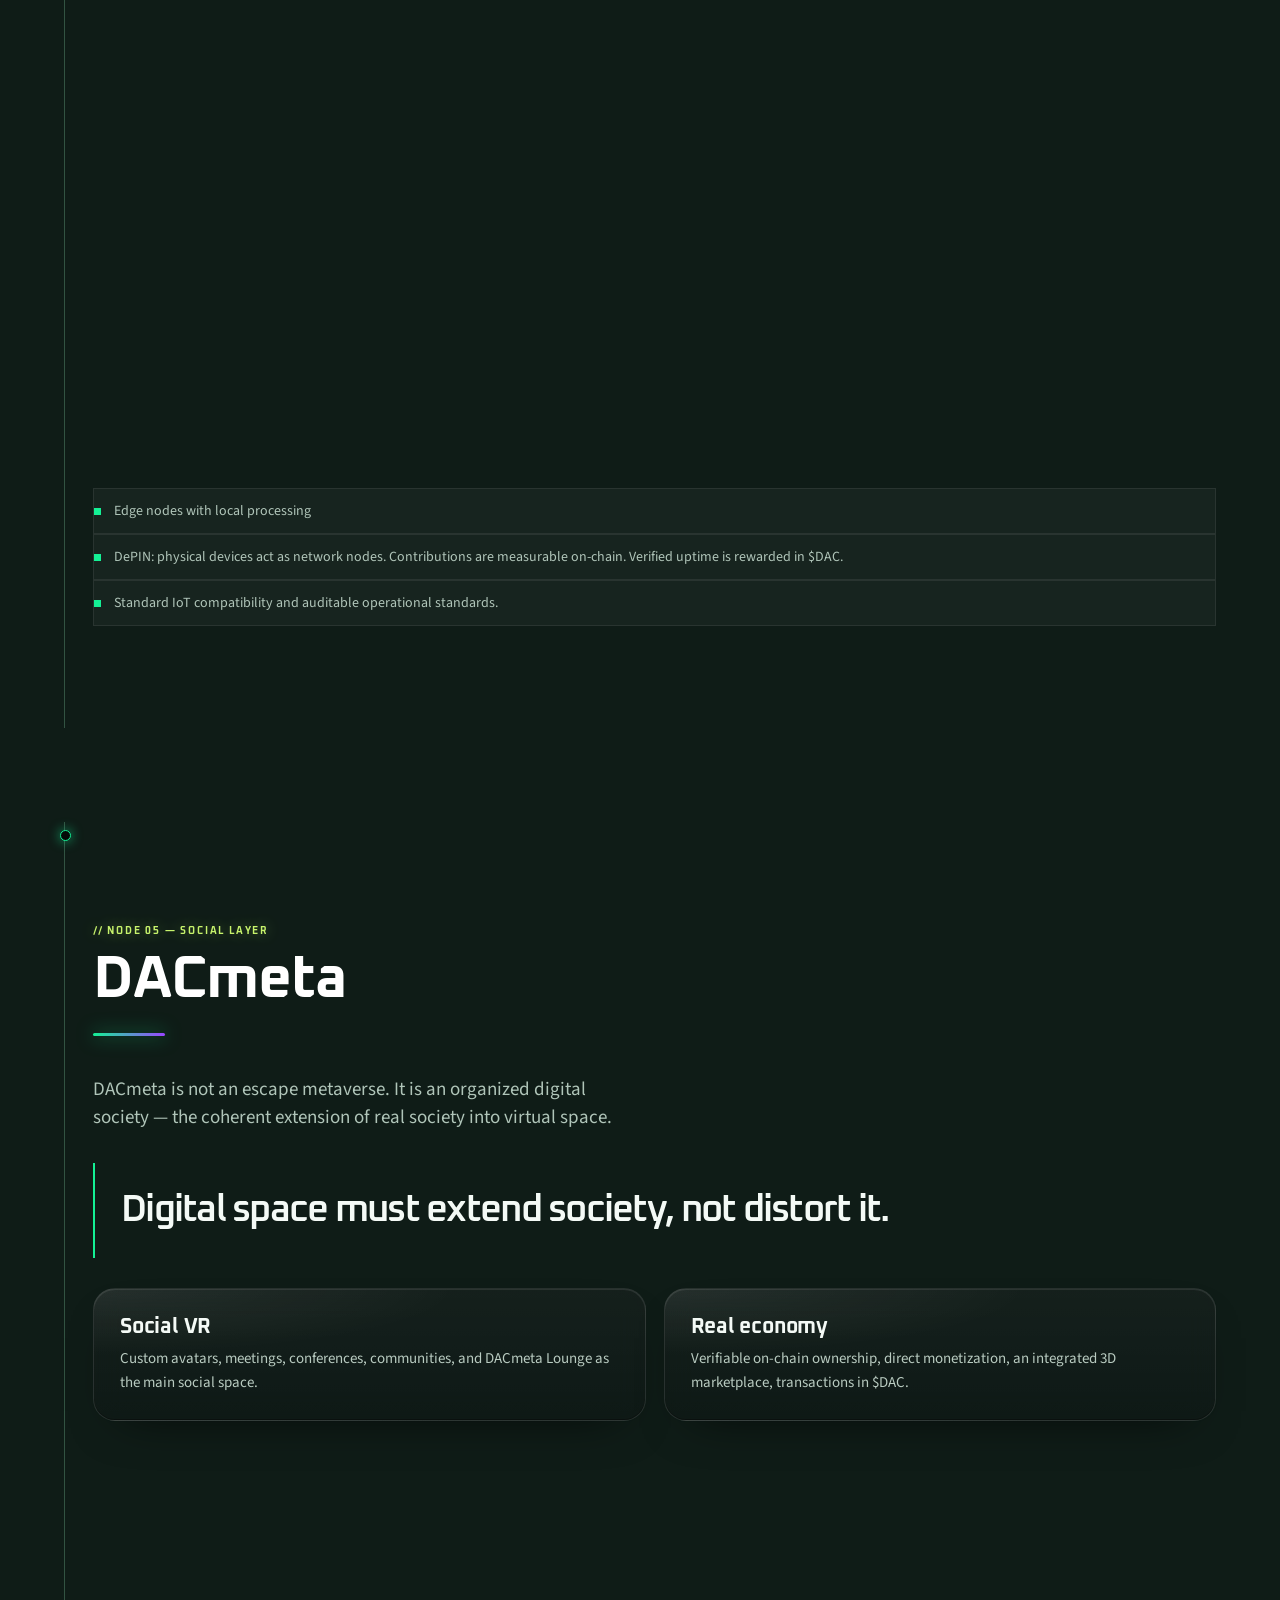
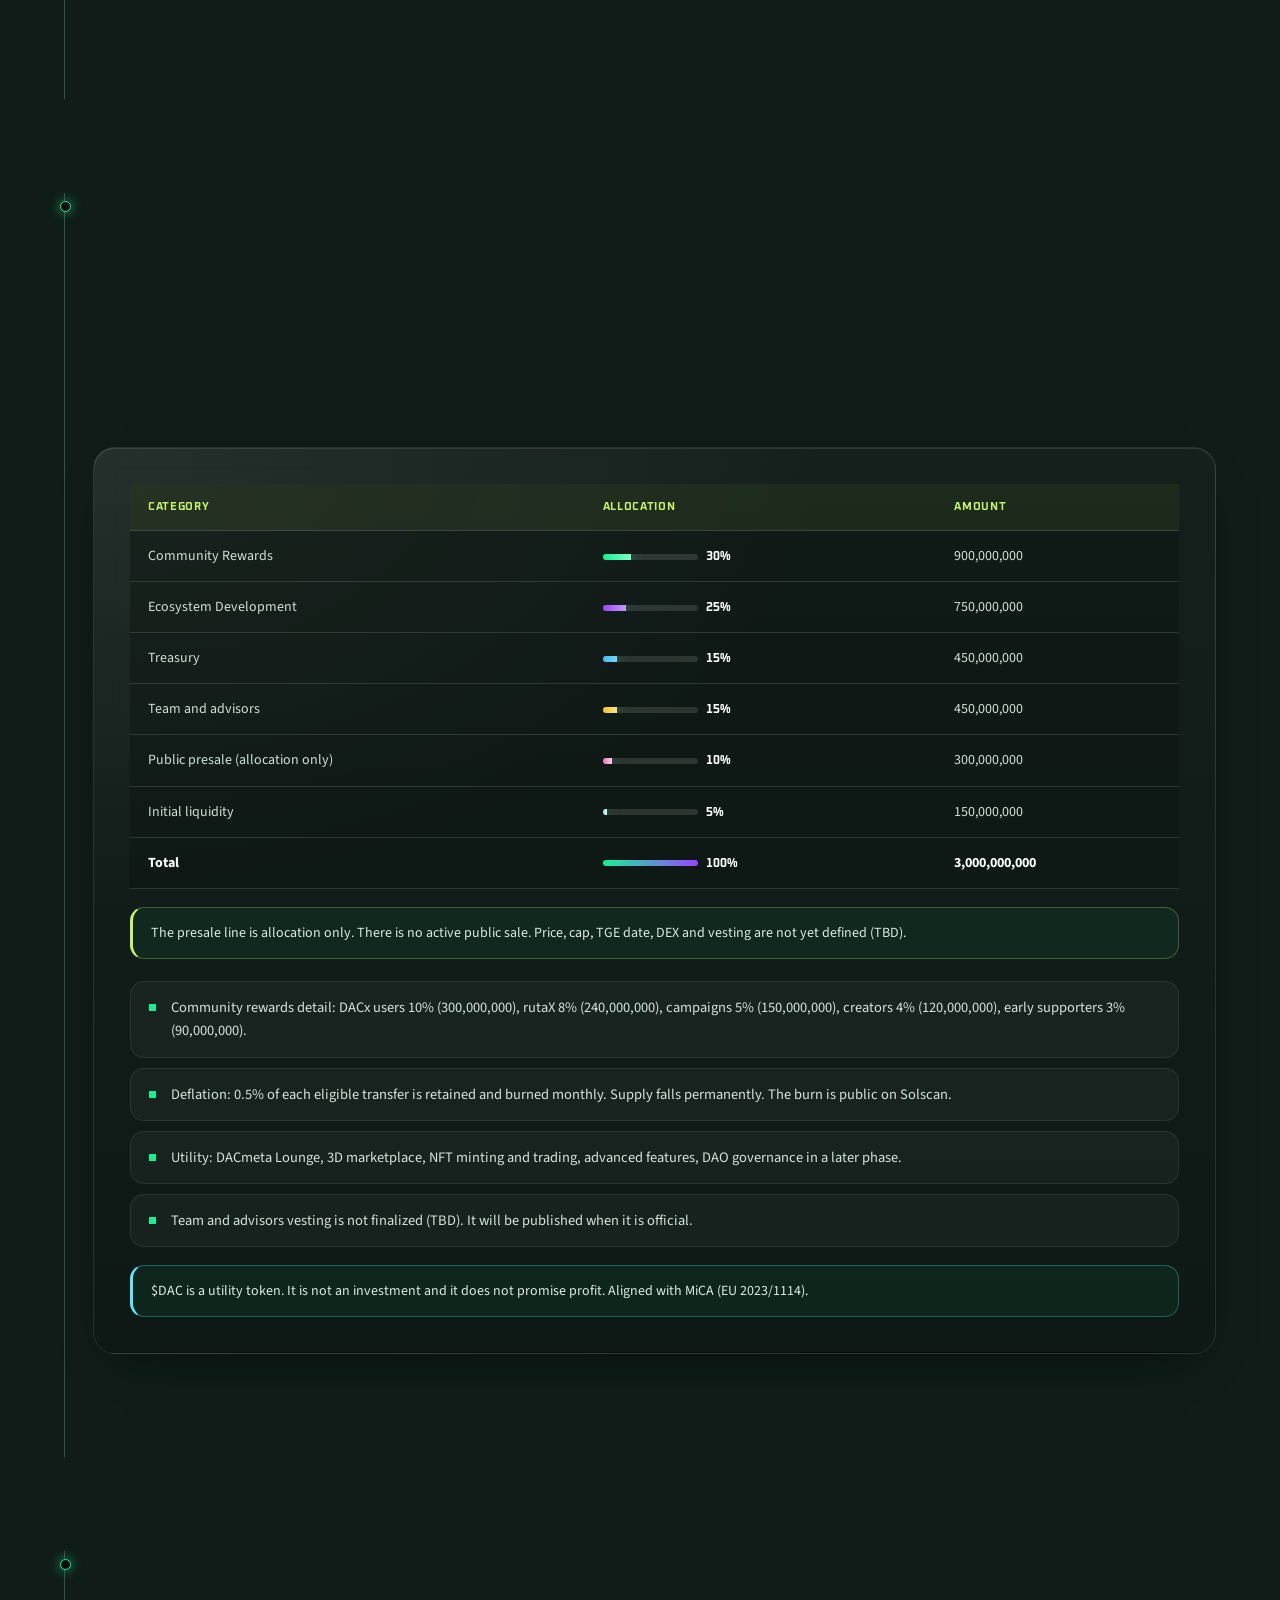
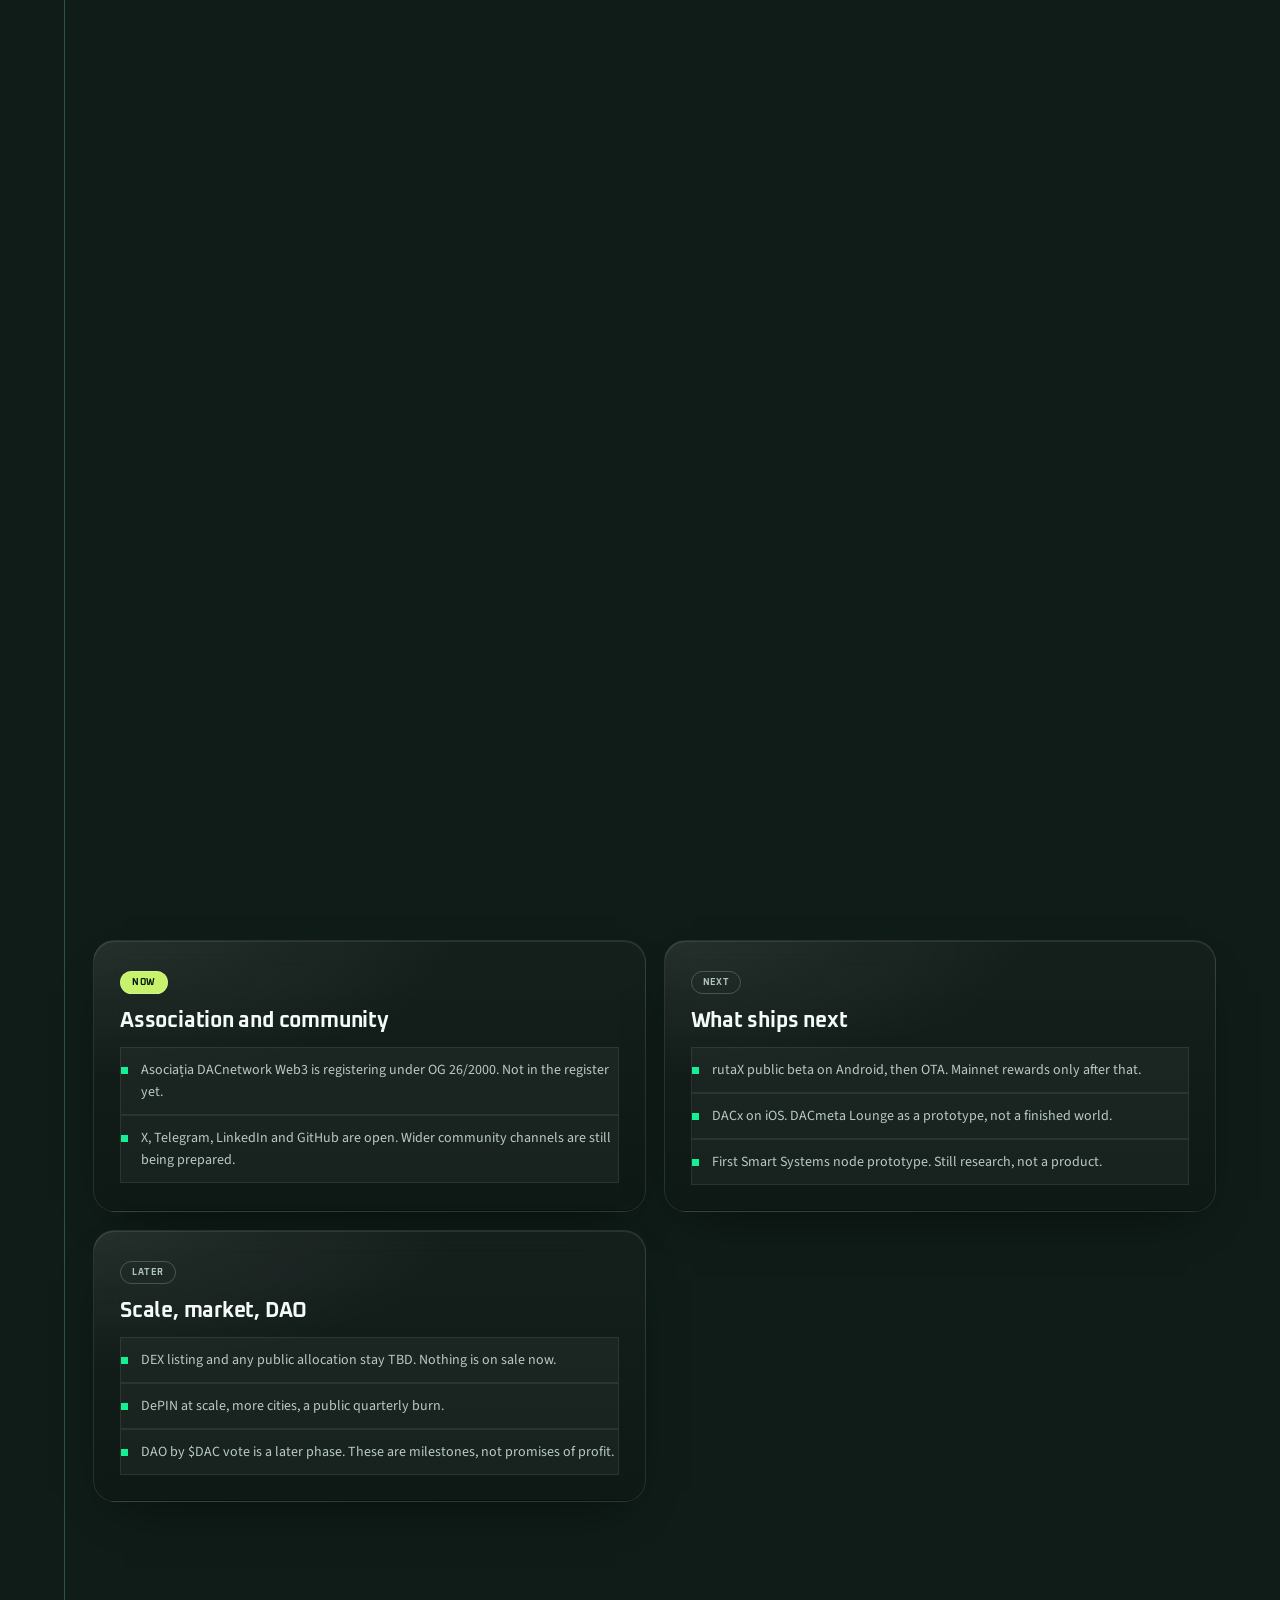
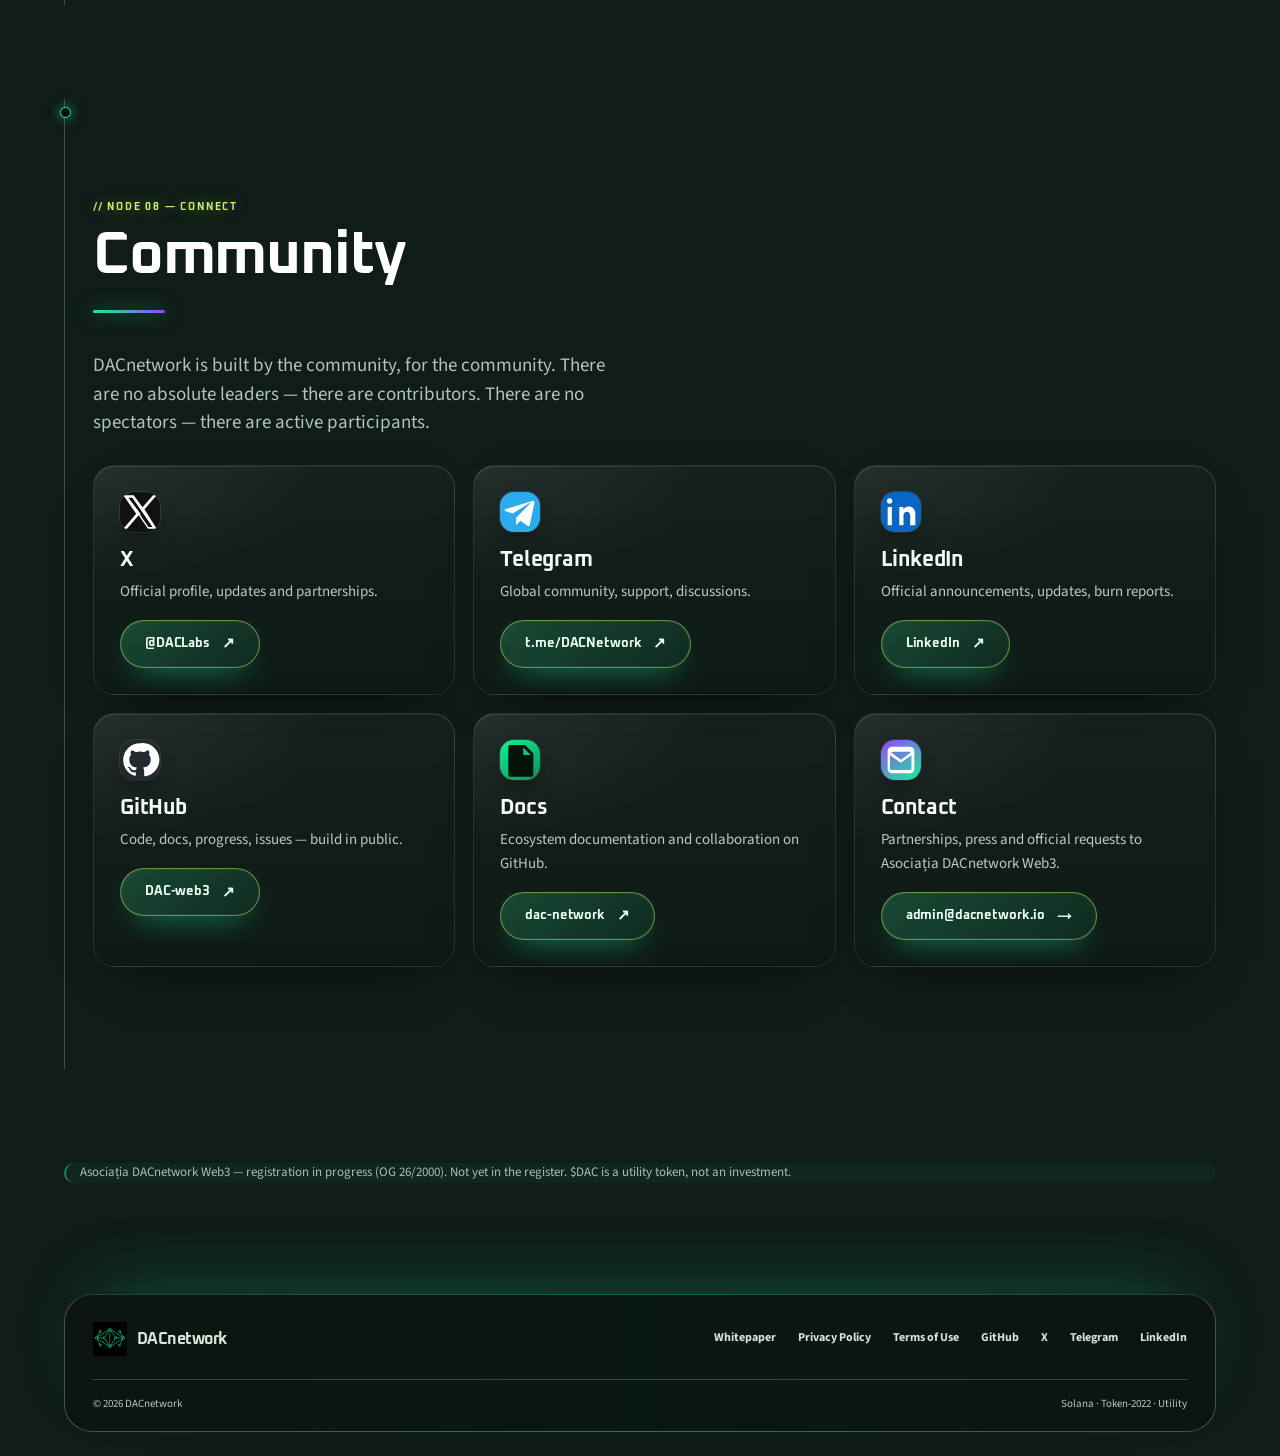
==== commit 3780e408: "Containers v2: frosted smoke glass with hairline borders Co-authored-by: Copilot App <223556219+Copi" ====
--- a/index.html
+++ b/index.html
@@ -42,7 +42,7 @@
     <link rel="preconnect" href="https://fonts.googleapis.com" />
     <link rel="preconnect" href="https://fonts.gstatic.com" crossorigin />
     <link href="https://fonts.googleapis.com/css2?family=DM+Mono:wght@400;500&family=Outfit:wght@400;600;700;800&display=swap" rel="stylesheet" />
-    <link rel="stylesheet" href="assets/site-premium.css?v=23" />
+    <link rel="stylesheet" href="assets/site-premium.css?v=24" />
     <script type="application/ld+json">
       {
         "@context": "https://schema.org",
--- a/assets/site-premium.css
+++ b/assets/site-premium.css
@@ -1260,3 +1260,32 @@
 .is-scrolled .nav { background: rgba(11,22,18,.94) !important; }
 @media (max-width: 760px) { .nav-links { background: rgb(13,25,20) !important; } }
 ::-webkit-scrollbar-track { background: #0f1c17; }
+
+/* ===== Containers v2: frosted smoke glass, hairline border, color only on hover ===== */
+.glass, .feed-card, .step {
+  background:
+    radial-gradient(120% 90% at 0% 0%, rgba(255,255,255,.07), transparent 55%),
+    linear-gradient(180deg, rgba(255,255,255,.045), rgba(255,255,255,.015)) !important;
+  background-color: rgba(10,18,15,.55) !important;
+  border: 1px solid rgba(255,255,255,.1) !important;
+  backdrop-filter: blur(14px) saturate(1.25); -webkit-backdrop-filter: blur(14px) saturate(1.25);
+  box-shadow: 0 1px 0 rgba(255,255,255,.09) inset, 0 -1px 0 rgba(0,0,0,.35) inset, 0 20px 50px -30px rgba(0,0,0,.8) !important;
+  border-radius: 22px;
+}
+.glass:hover, .feed-card:hover {
+  border-color: rgba(20,241,149,.38) !important;
+  box-shadow: 0 1px 0 rgba(255,255,255,.12) inset, 0 28px 60px -28px rgba(0,0,0,.85), 0 0 0 1px rgba(20,241,149,.12), 0 0 46px -18px rgba(20,241,149,.5) !important;
+}
+.glass h3 { color: #f4faf6; }
+.glass p, .glass li { color: #b9cbc1; }
+.hero { background: linear-gradient(160deg, rgba(255,255,255,.05), rgba(255,255,255,.01)) rgba(10,18,15,.55) !important;
+  border: 1px solid rgba(255,255,255,.1) !important;
+  box-shadow: 0 1px 0 rgba(255,255,255,.1) inset, 0 50px 110px -45px rgba(0,0,0,.85) !important; }
+.hero .token {
+  background: linear-gradient(180deg, rgba(20,34,29,.92), rgba(10,18,15,.95)) padding-box,
+    conic-gradient(from var(--ang,0deg), rgba(20,241,149,.9), rgba(255,255,255,.08) 25%, rgba(153,69,255,.8) 50%, rgba(255,255,255,.08) 75%, rgba(20,241,149,.9)) border-box !important;
+}
+.clean li { background: rgba(255,255,255,.035) !important; border: 1px solid rgba(255,255,255,.08) !important; }
+.note { background: rgba(20,241,149,.05) !important; border-radius: 12px; }
+#status .block { background-color: rgba(10,18,15,.6) !important; }
+.site-footer { background: linear-gradient(rgba(9,16,13,.9), rgba(9,16,13,.9)) padding-box, linear-gradient(90deg, rgba(255,255,255,.14), rgba(20,241,149,.35), rgba(255,255,255,.14)) border-box !important; }
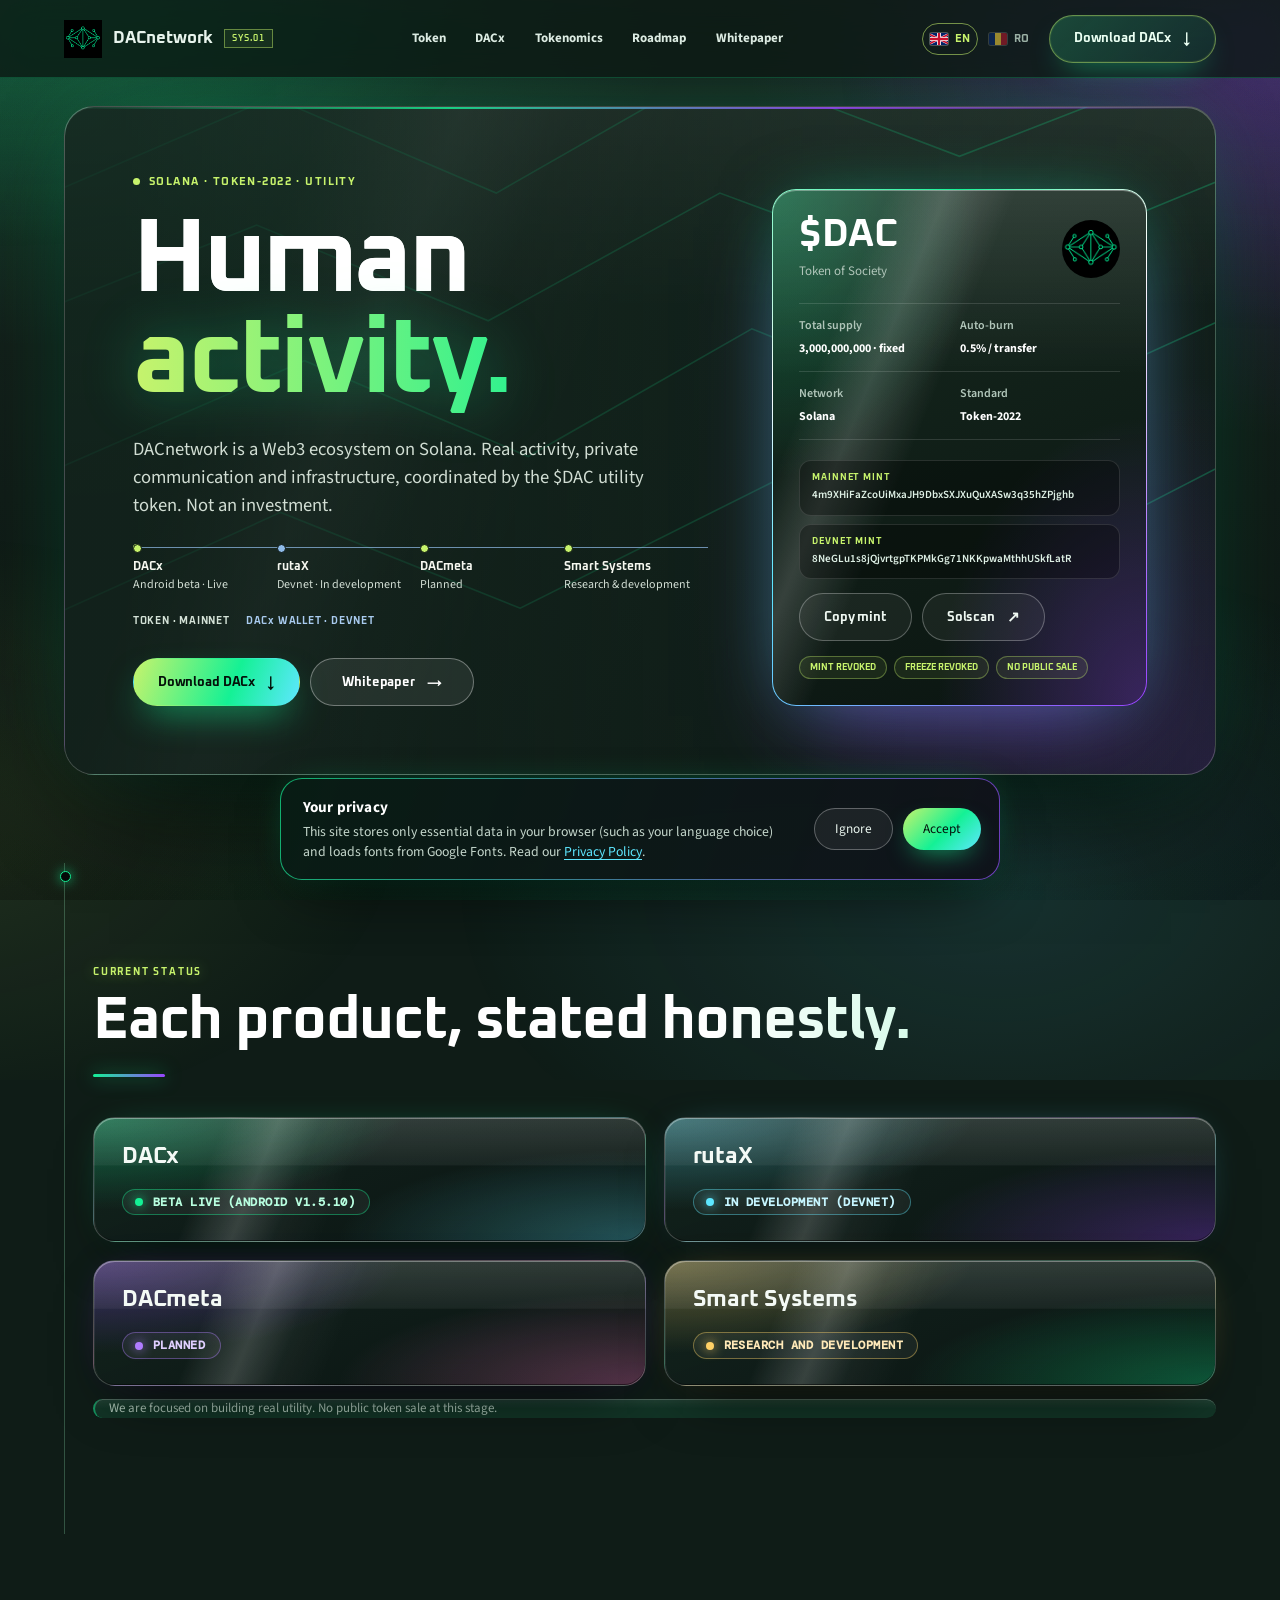
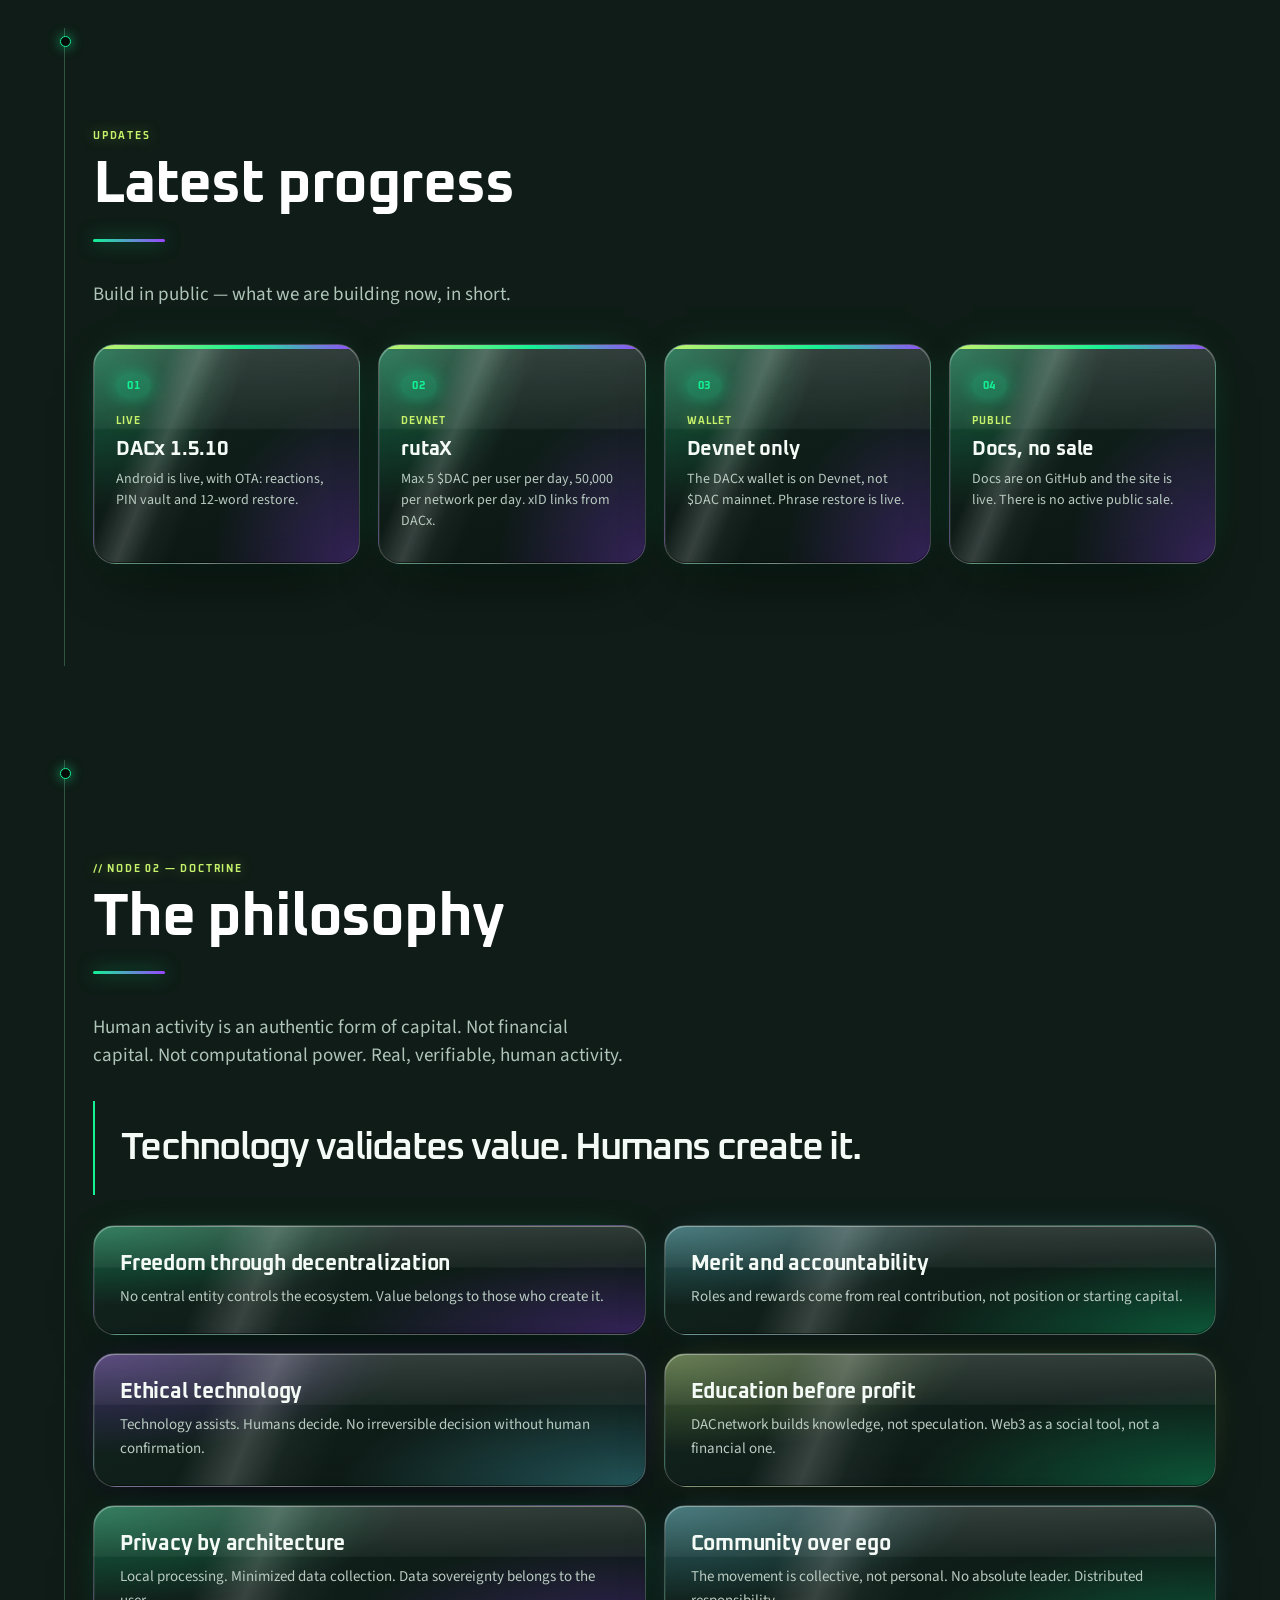
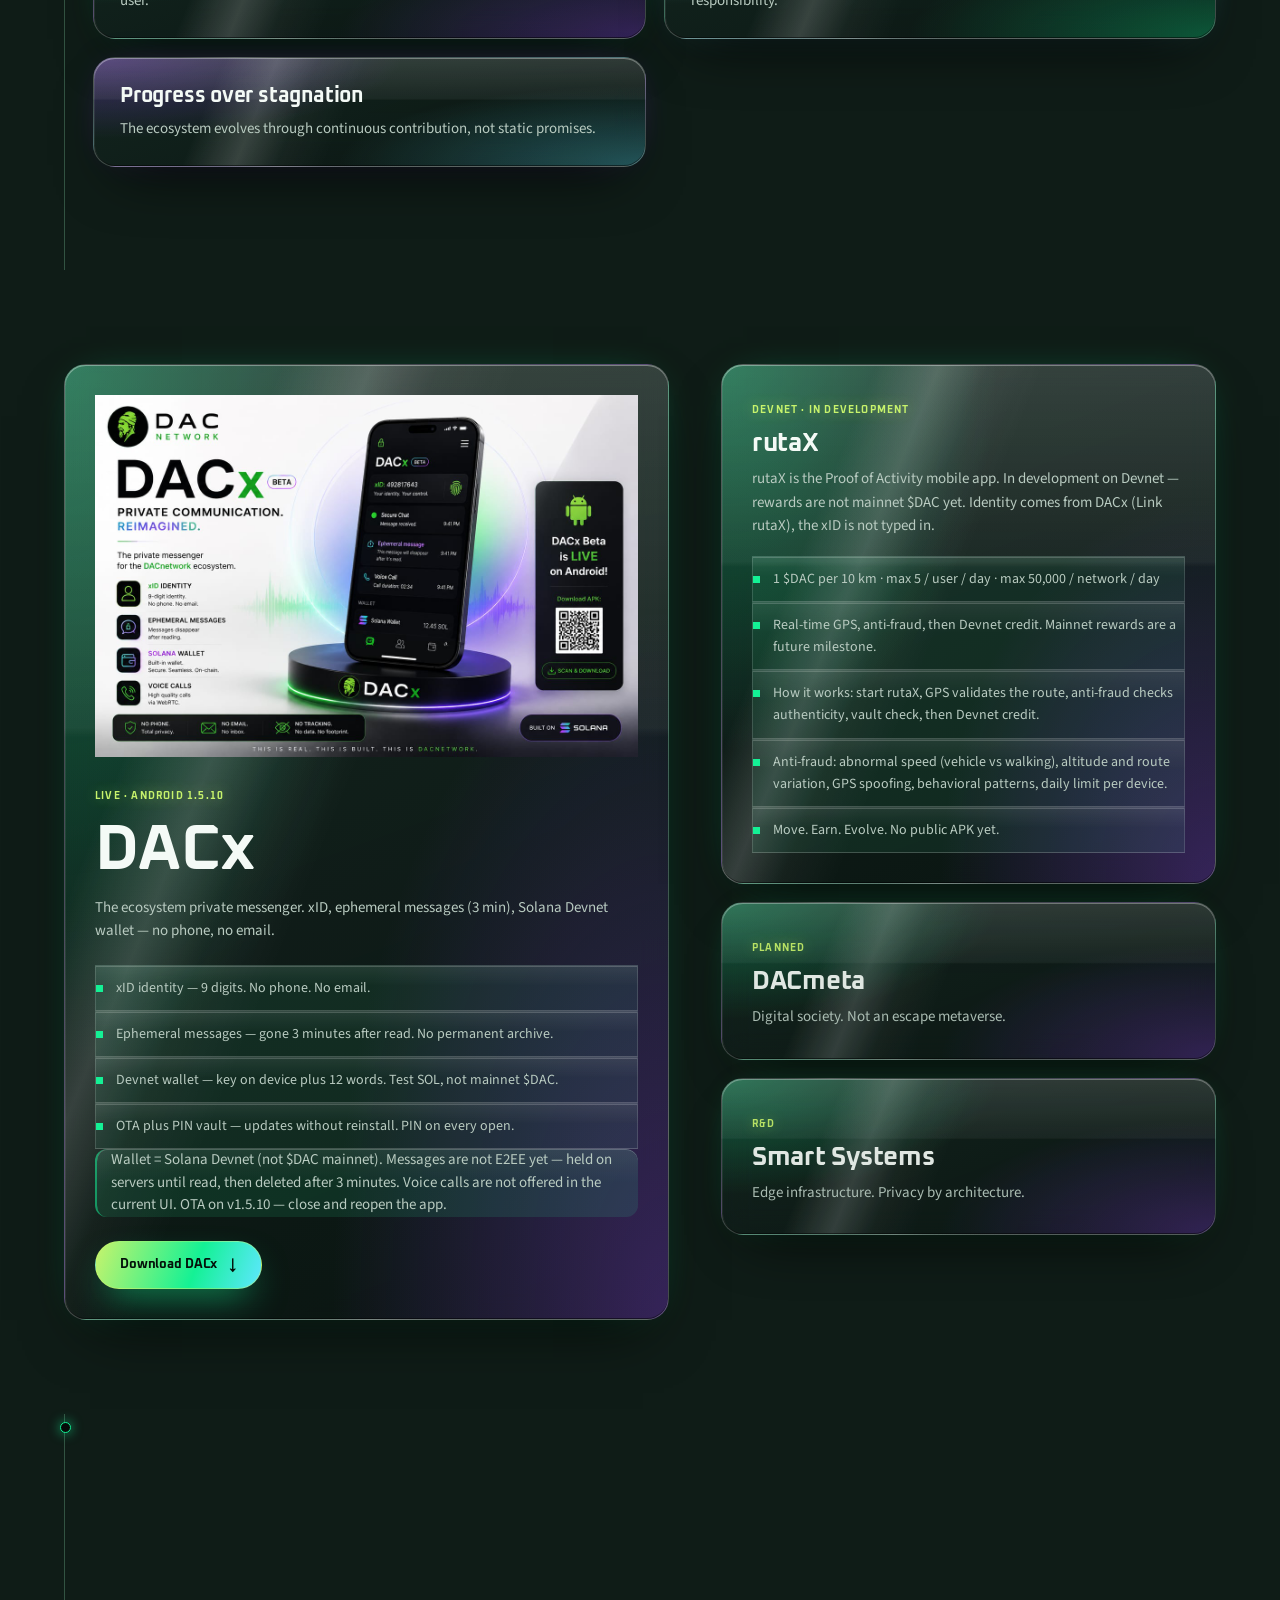
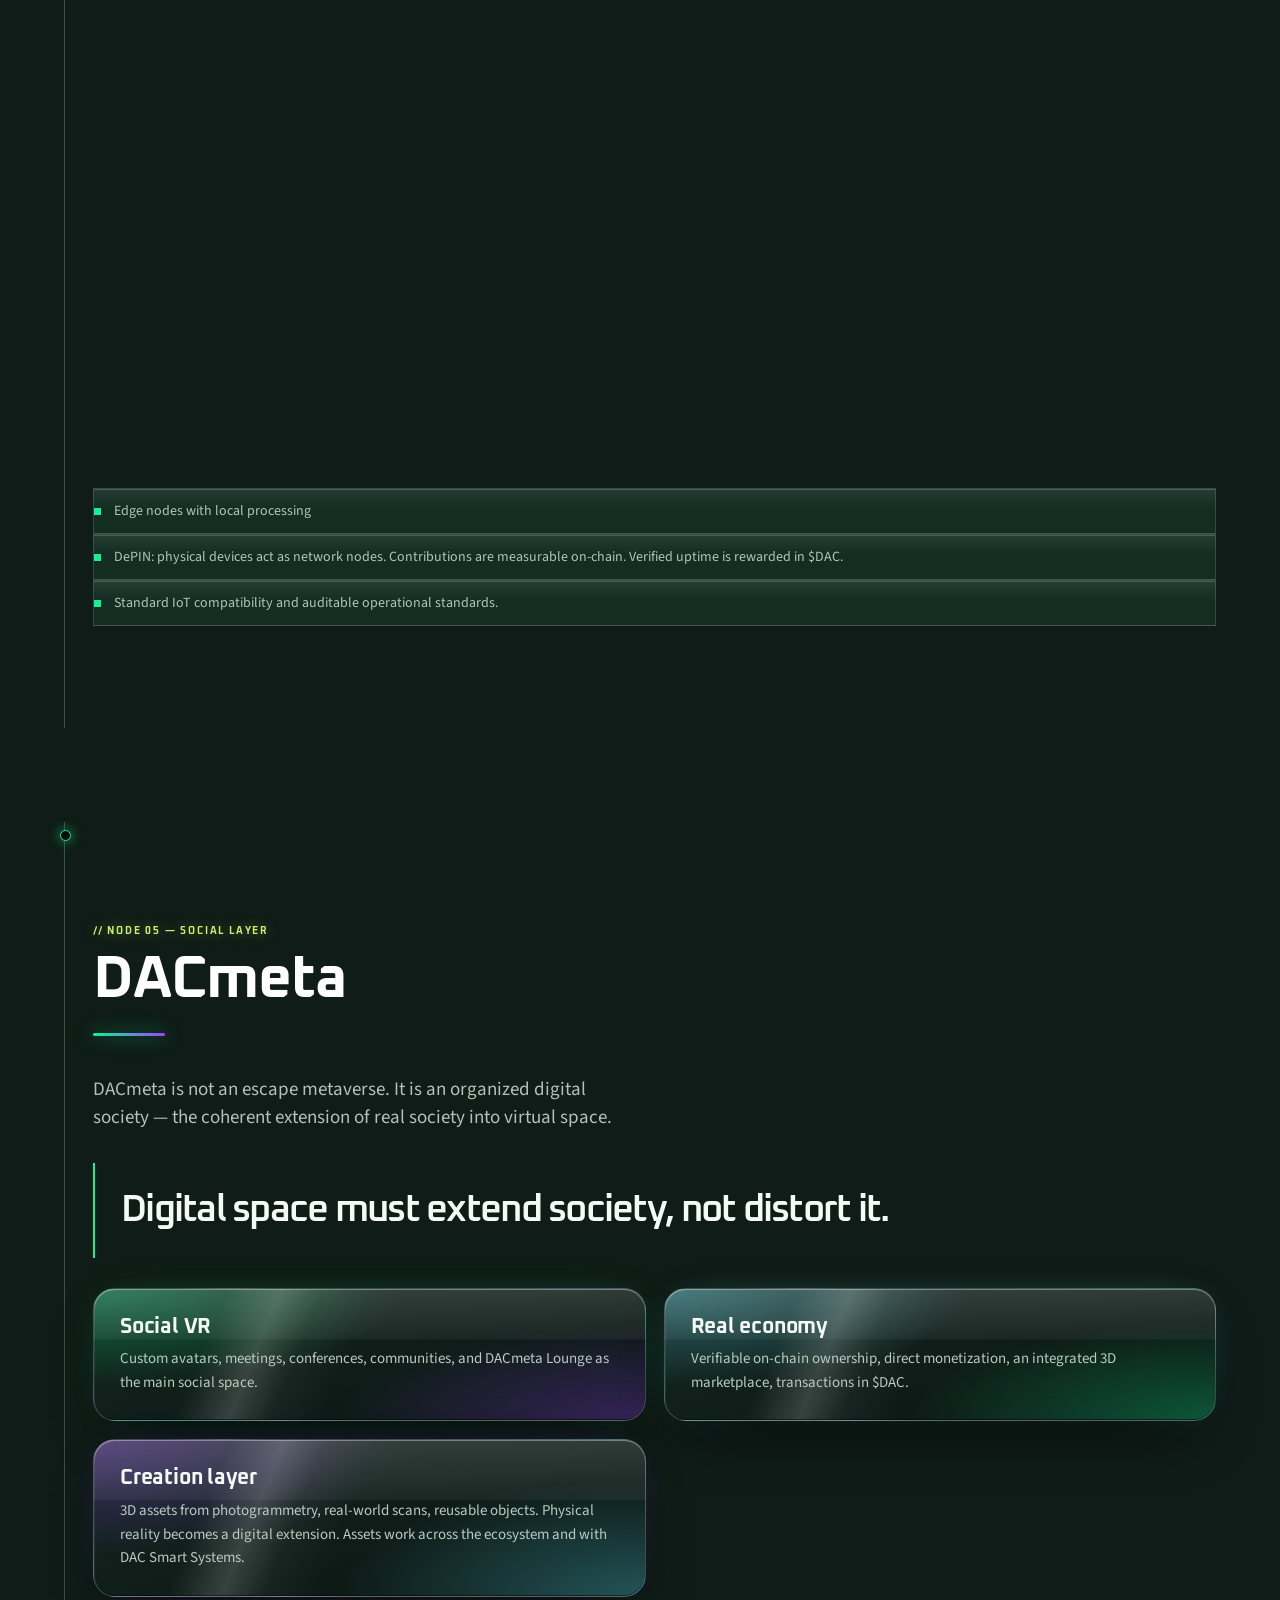
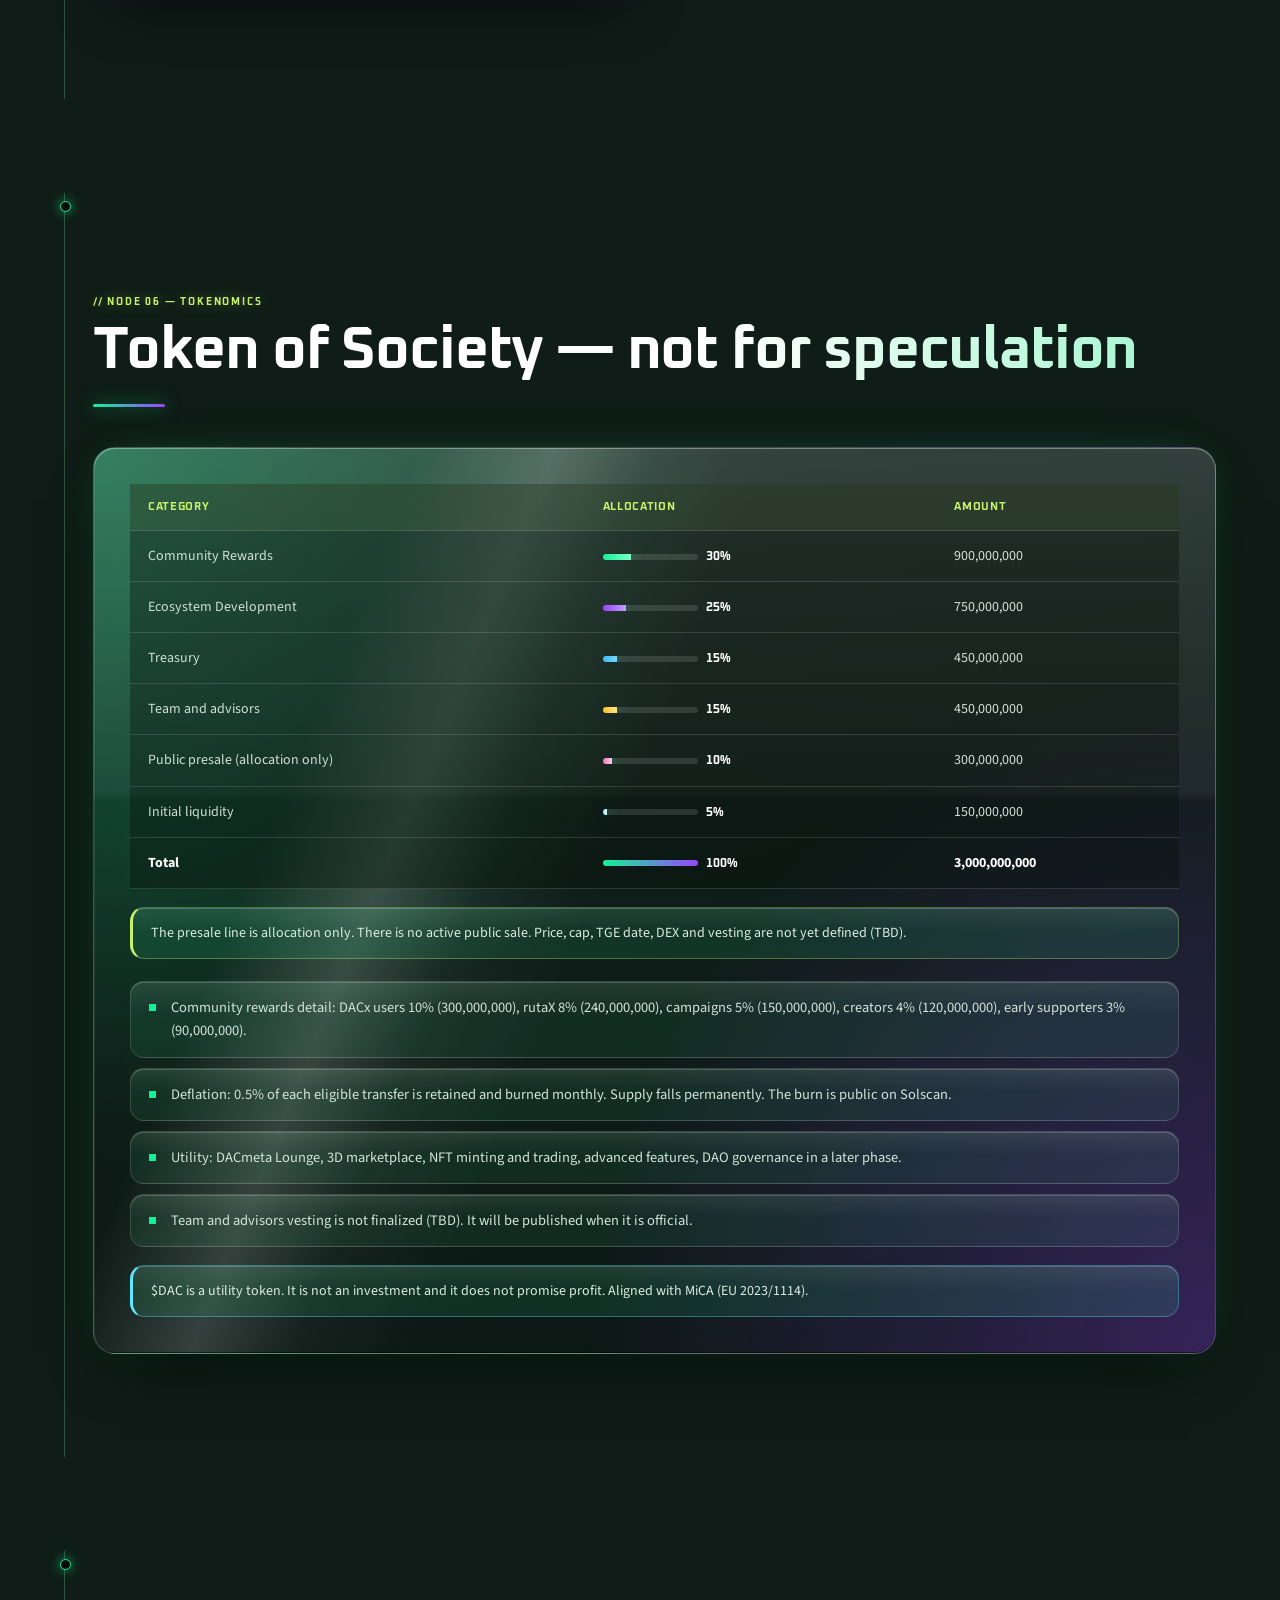
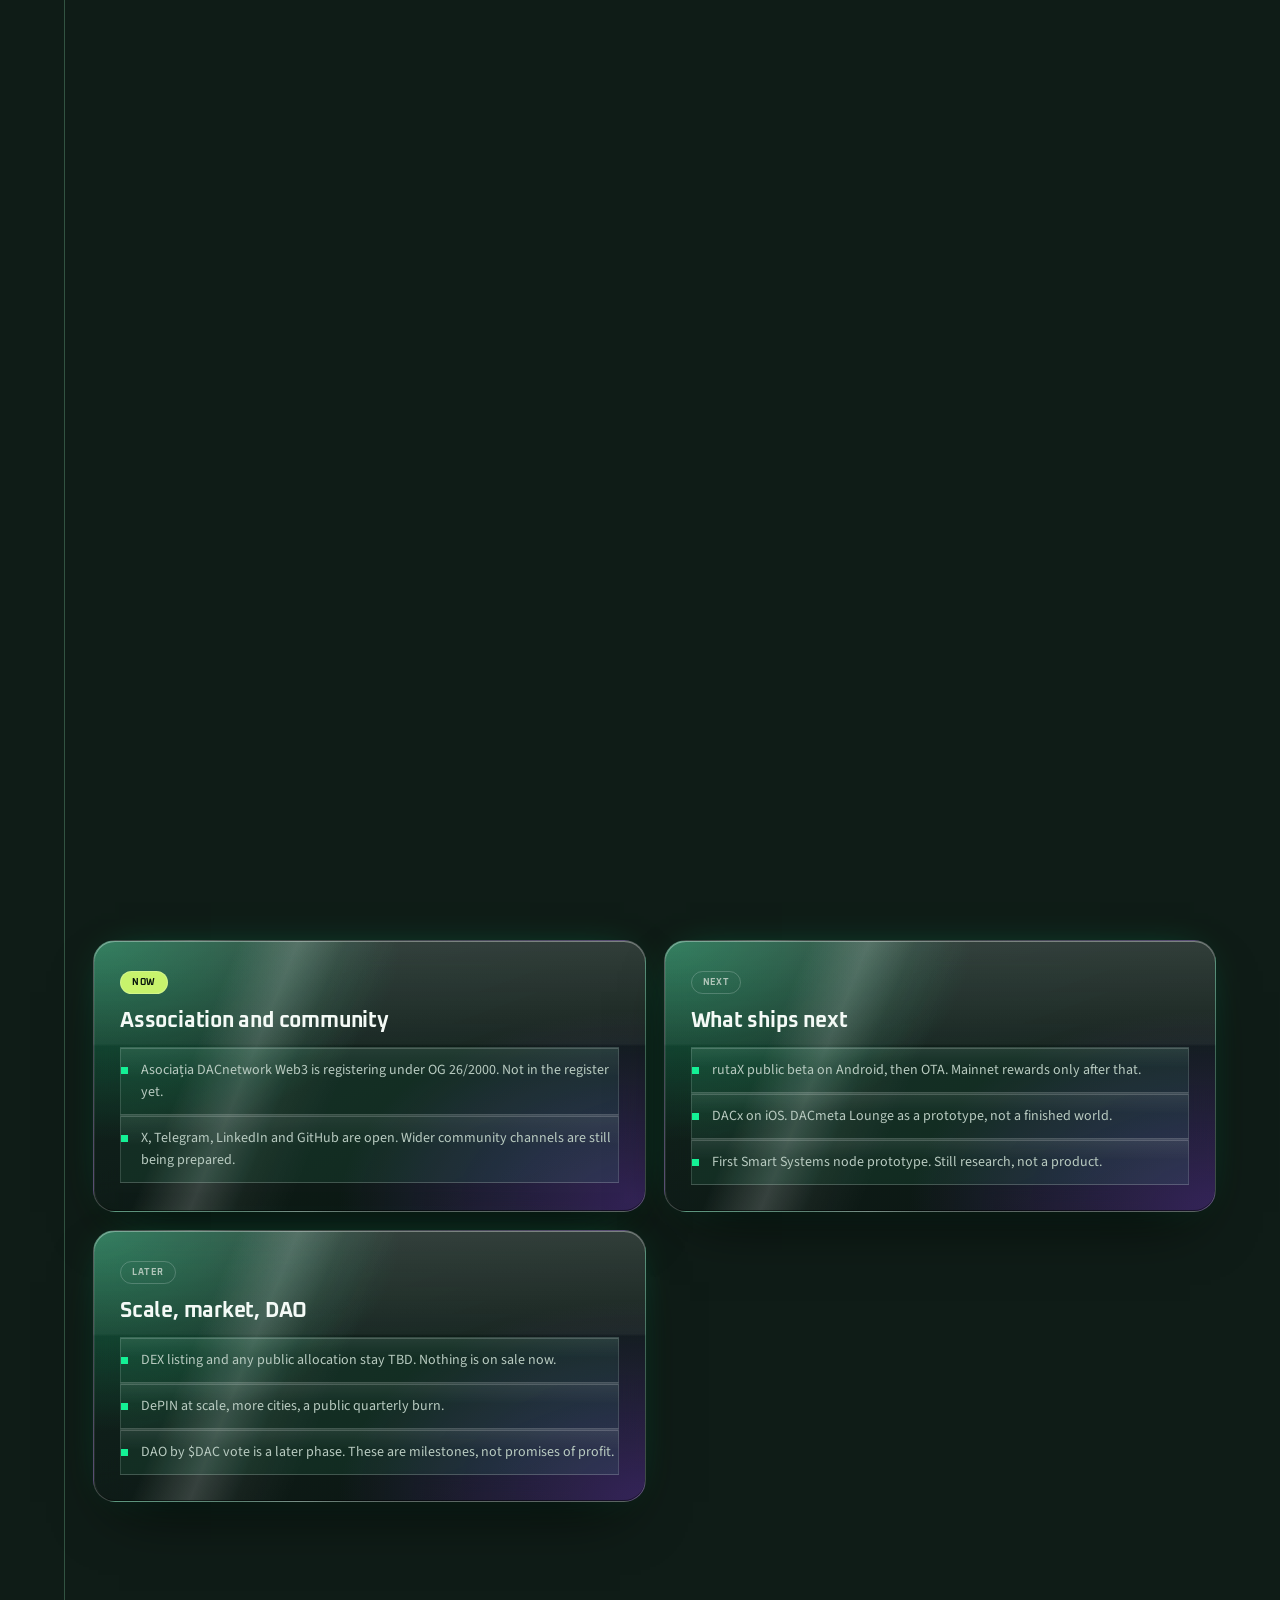
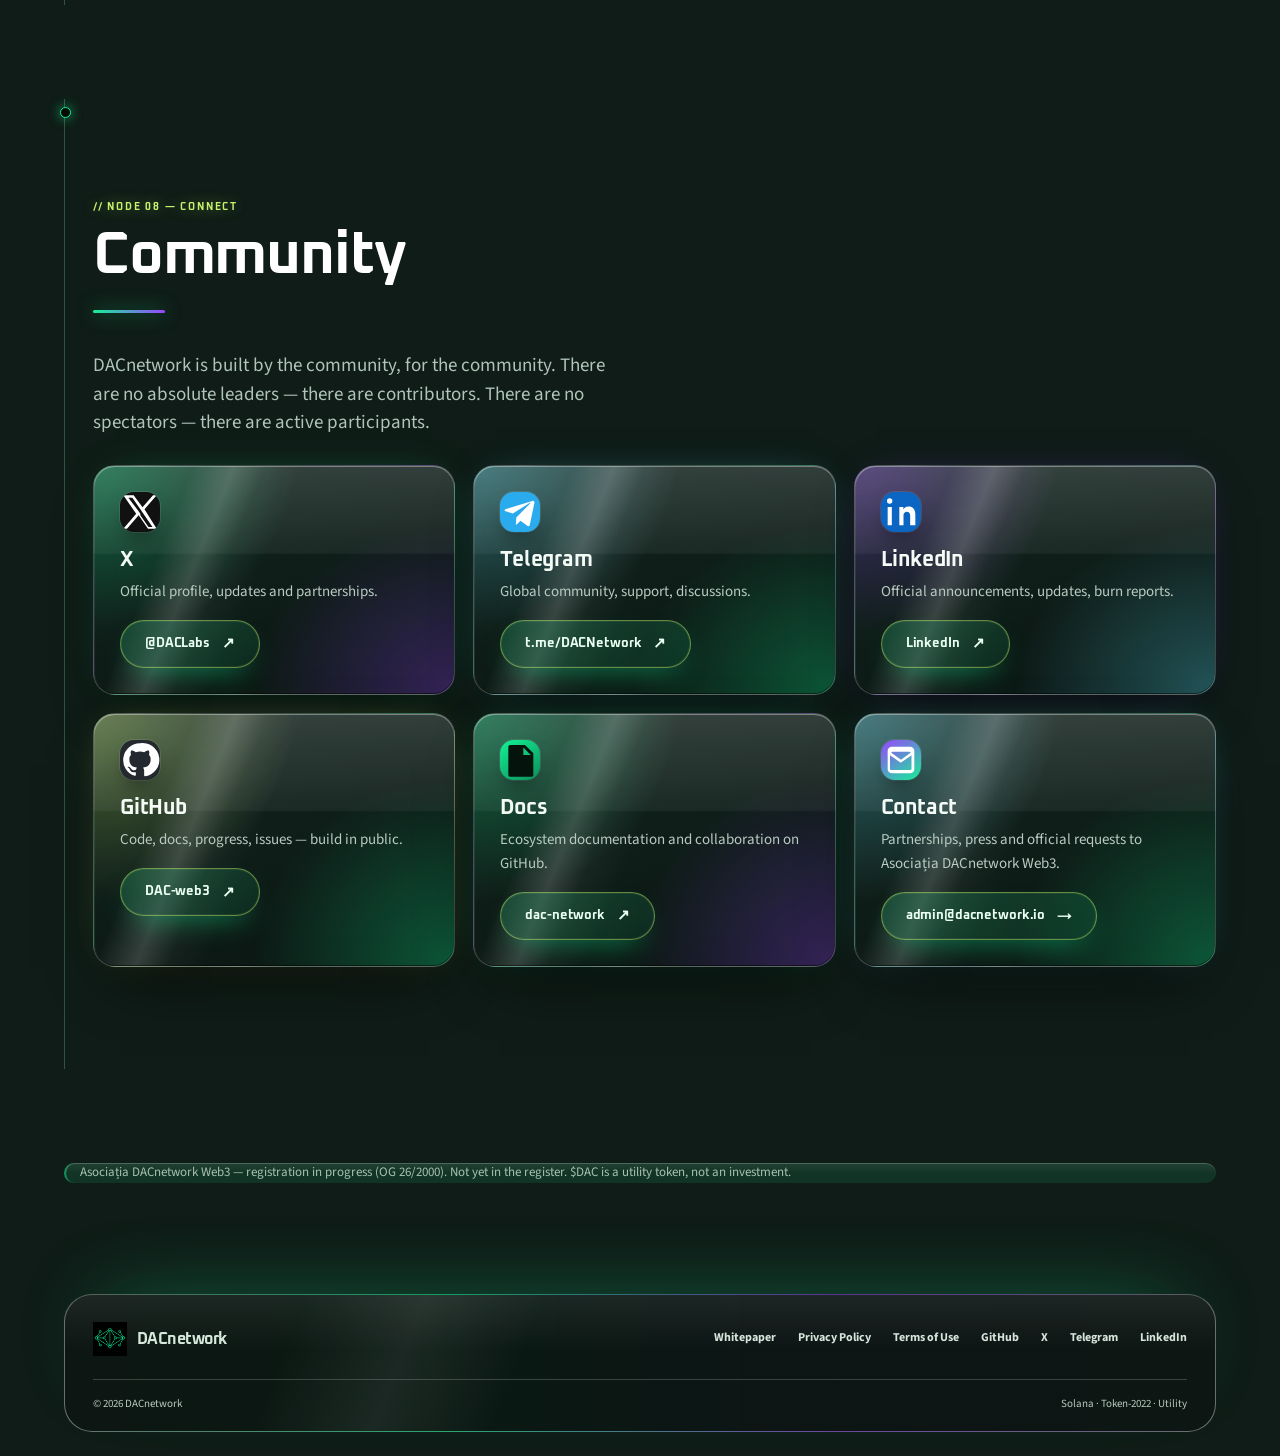
==== commit bd828ac1: "Containers v3: colored mirror glass with gloss and specular sweep Co-authored-by: Copilot App <22355" ====
--- a/index.html
+++ b/index.html
@@ -42,7 +42,7 @@
     <link rel="preconnect" href="https://fonts.googleapis.com" />
     <link rel="preconnect" href="https://fonts.gstatic.com" crossorigin />
     <link href="https://fonts.googleapis.com/css2?family=DM+Mono:wght@400;500&family=Outfit:wght@400;600;700;800&display=swap" rel="stylesheet" />
-    <link rel="stylesheet" href="assets/site-premium.css?v=24" />
+    <link rel="stylesheet" href="assets/site-premium.css?v=25" />
     <script type="application/ld+json">
       {
         "@context": "https://schema.org",
--- a/assets/site-premium.css
+++ b/assets/site-premium.css
@@ -1289,3 +1289,57 @@
 .note { background: rgba(20,241,149,.05) !important; border-radius: 12px; }
 #status .block { background-color: rgba(10,18,15,.6) !important; }
 .site-footer { background: linear-gradient(rgba(9,16,13,.9), rgba(9,16,13,.9)) padding-box, linear-gradient(90deg, rgba(255,255,255,.14), rgba(20,241,149,.35), rgba(255,255,255,.14)) border-box !important; }
+
+/* ===== Containers v3: colored mirror glass (HD gloss, specular sweep, bevel) ===== */
+.glass, .feed-card, .step {
+  --c1: 20,241,149; --c2: 153,69,255;
+  background:
+    linear-gradient(112deg, transparent 22%, rgba(255,255,255,.17) 31%, rgba(255,255,255,.04) 38%, transparent 46%),
+    linear-gradient(180deg, rgba(255,255,255,.14) 0%, rgba(255,255,255,.05) 38%, rgba(255,255,255,0) 39%),
+    radial-gradient(90% 120% at 0% 0%, rgba(var(--c1),.34), transparent 62%),
+    radial-gradient(90% 120% at 100% 100%, rgba(var(--c2),.30), transparent 62%),
+    linear-gradient(160deg, rgba(22,40,34,.82), rgba(10,20,17,.9)) !important;
+  border: 1px solid rgba(255,255,255,.2) !important;
+  box-shadow:
+    0 1px 0 rgba(255,255,255,.35) inset,
+    0 -1px 0 rgba(0,0,0,.5) inset,
+    1px 0 0 rgba(255,255,255,.08) inset,
+    0 26px 60px -26px rgba(0,0,0,.9),
+    0 0 40px -22px rgba(var(--c1),.55) !important;
+  backdrop-filter: blur(16px) saturate(1.5); -webkit-backdrop-filter: blur(16px) saturate(1.5);
+}
+.cols > .glass:nth-child(4n+2), .grid > .glass:nth-child(4n+2) { --c1: 94,231,255; --c2: 20,241,149; }
+.cols > .glass:nth-child(4n+3), .grid > .glass:nth-child(4n+3) { --c1: 153,69,255; --c2: 94,231,255; }
+.cols > .glass:nth-child(4n+4), .grid > .glass:nth-child(4n+4) { --c1: 199,243,108; --c2: 20,241,149; }
+#status .block:nth-child(1) { --c1: 20,241,149; --c2: 94,231,255; }
+#status .block:nth-child(2) { --c1: 94,231,255; --c2: 153,69,255; }
+#status .block:nth-child(3) { --c1: 153,69,255; --c2: 255,120,200; }
+#status .block:nth-child(4) { --c1: 255,209,102; --c2: 20,241,149; }
+.glass:hover, .feed-card:hover {
+  border-color: rgba(255,255,255,.4) !important;
+  box-shadow: 0 1px 0 rgba(255,255,255,.5) inset, 0 -1px 0 rgba(0,0,0,.5) inset, 0 34px 70px -26px rgba(0,0,0,.95), 0 0 60px -14px rgba(var(--c1),.75) !important;
+  filter: brightness(1.08) saturate(1.15);
+}
+.hero {
+  background:
+    linear-gradient(112deg, transparent 18%, rgba(255,255,255,.1) 28%, rgba(255,255,255,.02) 36%, transparent 44%),
+    linear-gradient(180deg, rgba(255,255,255,.09), rgba(255,255,255,0) 30%),
+    radial-gradient(70% 100% at 0% 0%, rgba(20,241,149,.2), transparent 60%),
+    radial-gradient(60% 100% at 100% 100%, rgba(153,69,255,.2), transparent 60%),
+    linear-gradient(160deg, #15291f, #0d1814) !important;
+  border: 1px solid rgba(255,255,255,.2) !important;
+  box-shadow: 0 1px 0 rgba(255,255,255,.3) inset, 0 50px 110px -45px rgba(0,0,0,.9), 0 0 90px -40px rgba(20,241,149,.5) !important;
+}
+.hero .token {
+  background:
+    linear-gradient(112deg, transparent 20%, rgba(255,255,255,.16) 30%, transparent 42%) padding-box,
+    linear-gradient(180deg, rgba(255,255,255,.12), rgba(255,255,255,0) 36%) padding-box,
+    radial-gradient(90% 90% at 0% 0%, rgba(20,241,149,.3), transparent 62%) padding-box,
+    radial-gradient(90% 90% at 100% 100%, rgba(153,69,255,.32), transparent 62%) padding-box,
+    linear-gradient(160deg, #16291f, #0b1511) padding-box,
+    conic-gradient(from var(--ang,0deg), #14f195, #fff 12%, #9945ff 40%, #5ee7ff 65%, #fff 80%, #14f195) border-box !important;
+  box-shadow: 0 1px 0 rgba(255,255,255,.35) inset, 0 40px 90px -30px rgba(153,69,255,.55), 0 0 70px -20px rgba(20,241,149,.5) !important;
+}
+.clean li { background: linear-gradient(180deg, rgba(255,255,255,.09), rgba(255,255,255,.02) 45%), rgba(20,241,149,.06) !important; border: 1px solid rgba(255,255,255,.14) !important; box-shadow: 0 1px 0 rgba(255,255,255,.18) inset; }
+.note { background: linear-gradient(180deg, rgba(255,255,255,.08), rgba(255,255,255,.01) 50%), rgba(20,241,149,.1) !important; box-shadow: 0 1px 0 rgba(255,255,255,.2) inset; }
+.site-footer { background: linear-gradient(112deg, transparent 20%, rgba(255,255,255,.07) 30%, transparent 40%) padding-box, linear-gradient(180deg, rgba(255,255,255,.07), transparent 40%) padding-box, linear-gradient(rgba(10,20,16,.96), rgba(10,20,16,.96)) padding-box, linear-gradient(90deg, rgba(255,255,255,.3), rgba(20,241,149,.6), rgba(153,69,255,.55), rgba(255,255,255,.3)) border-box !important; }
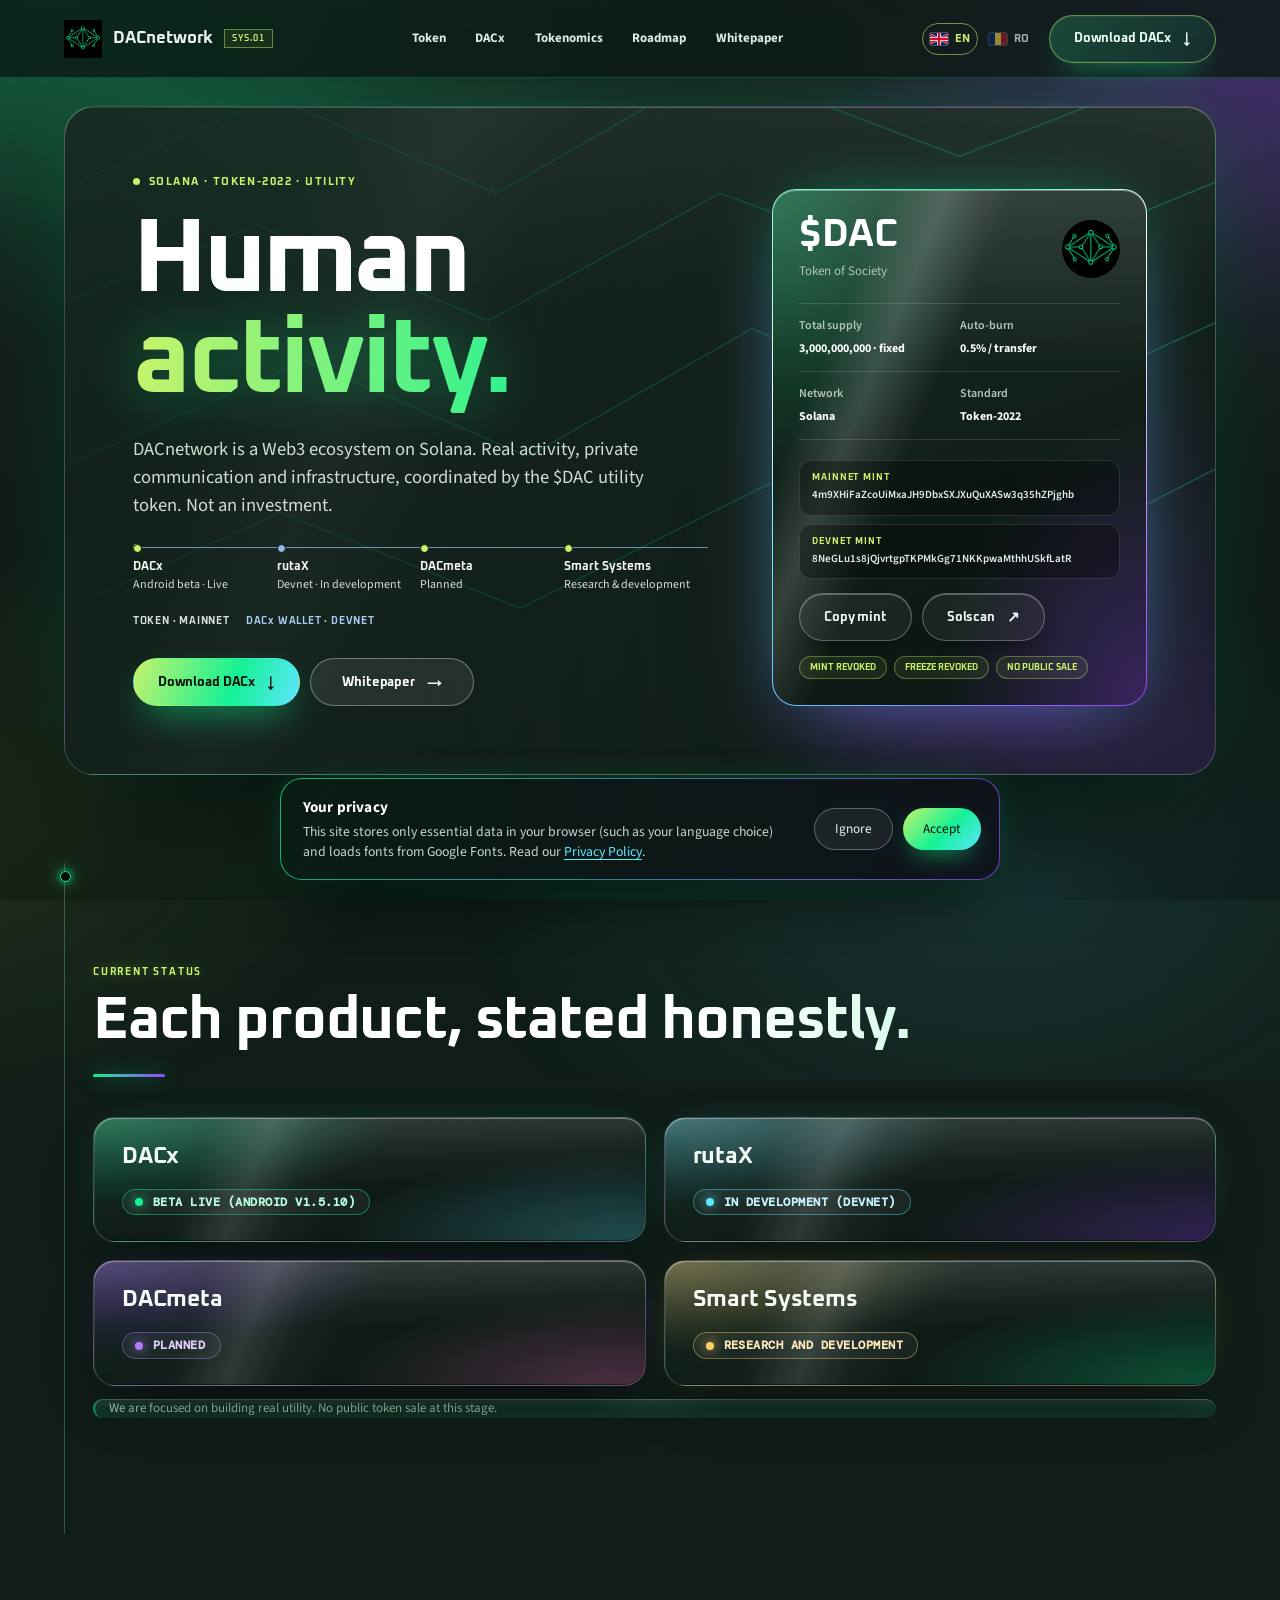
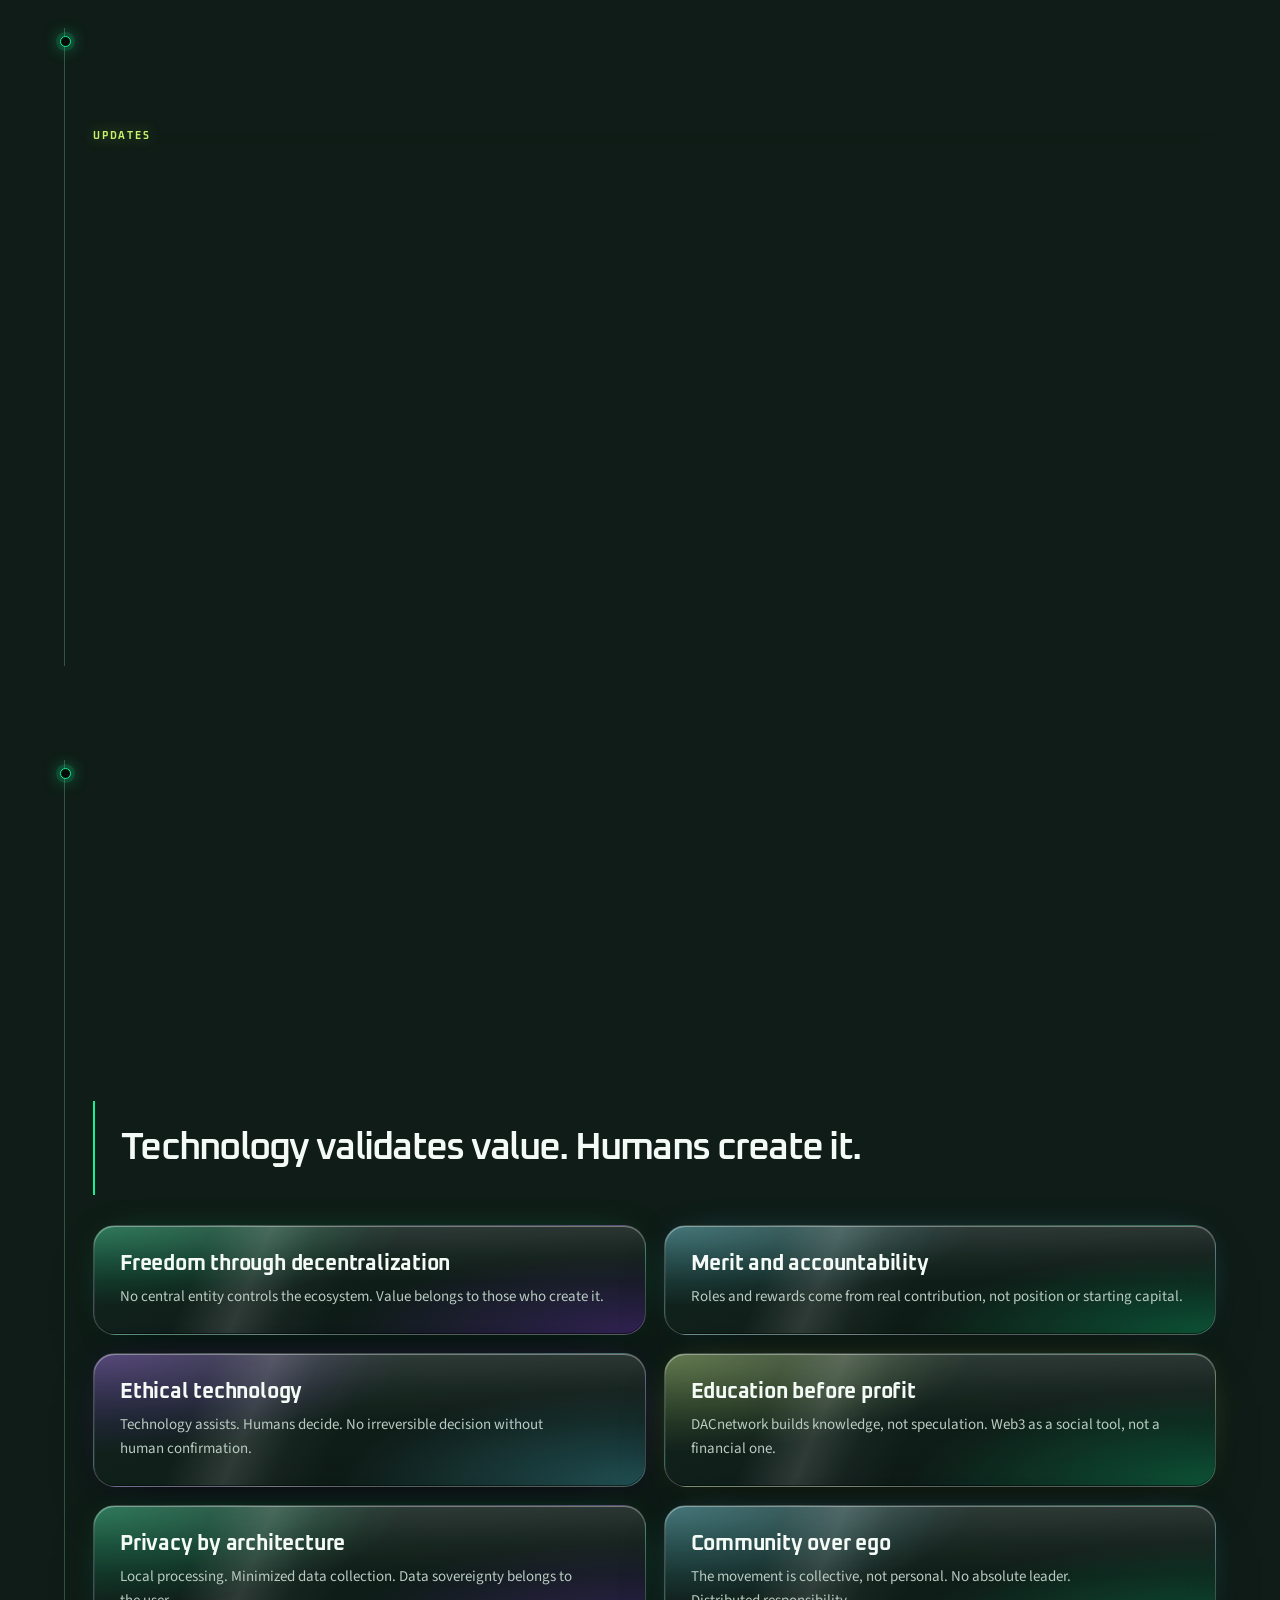
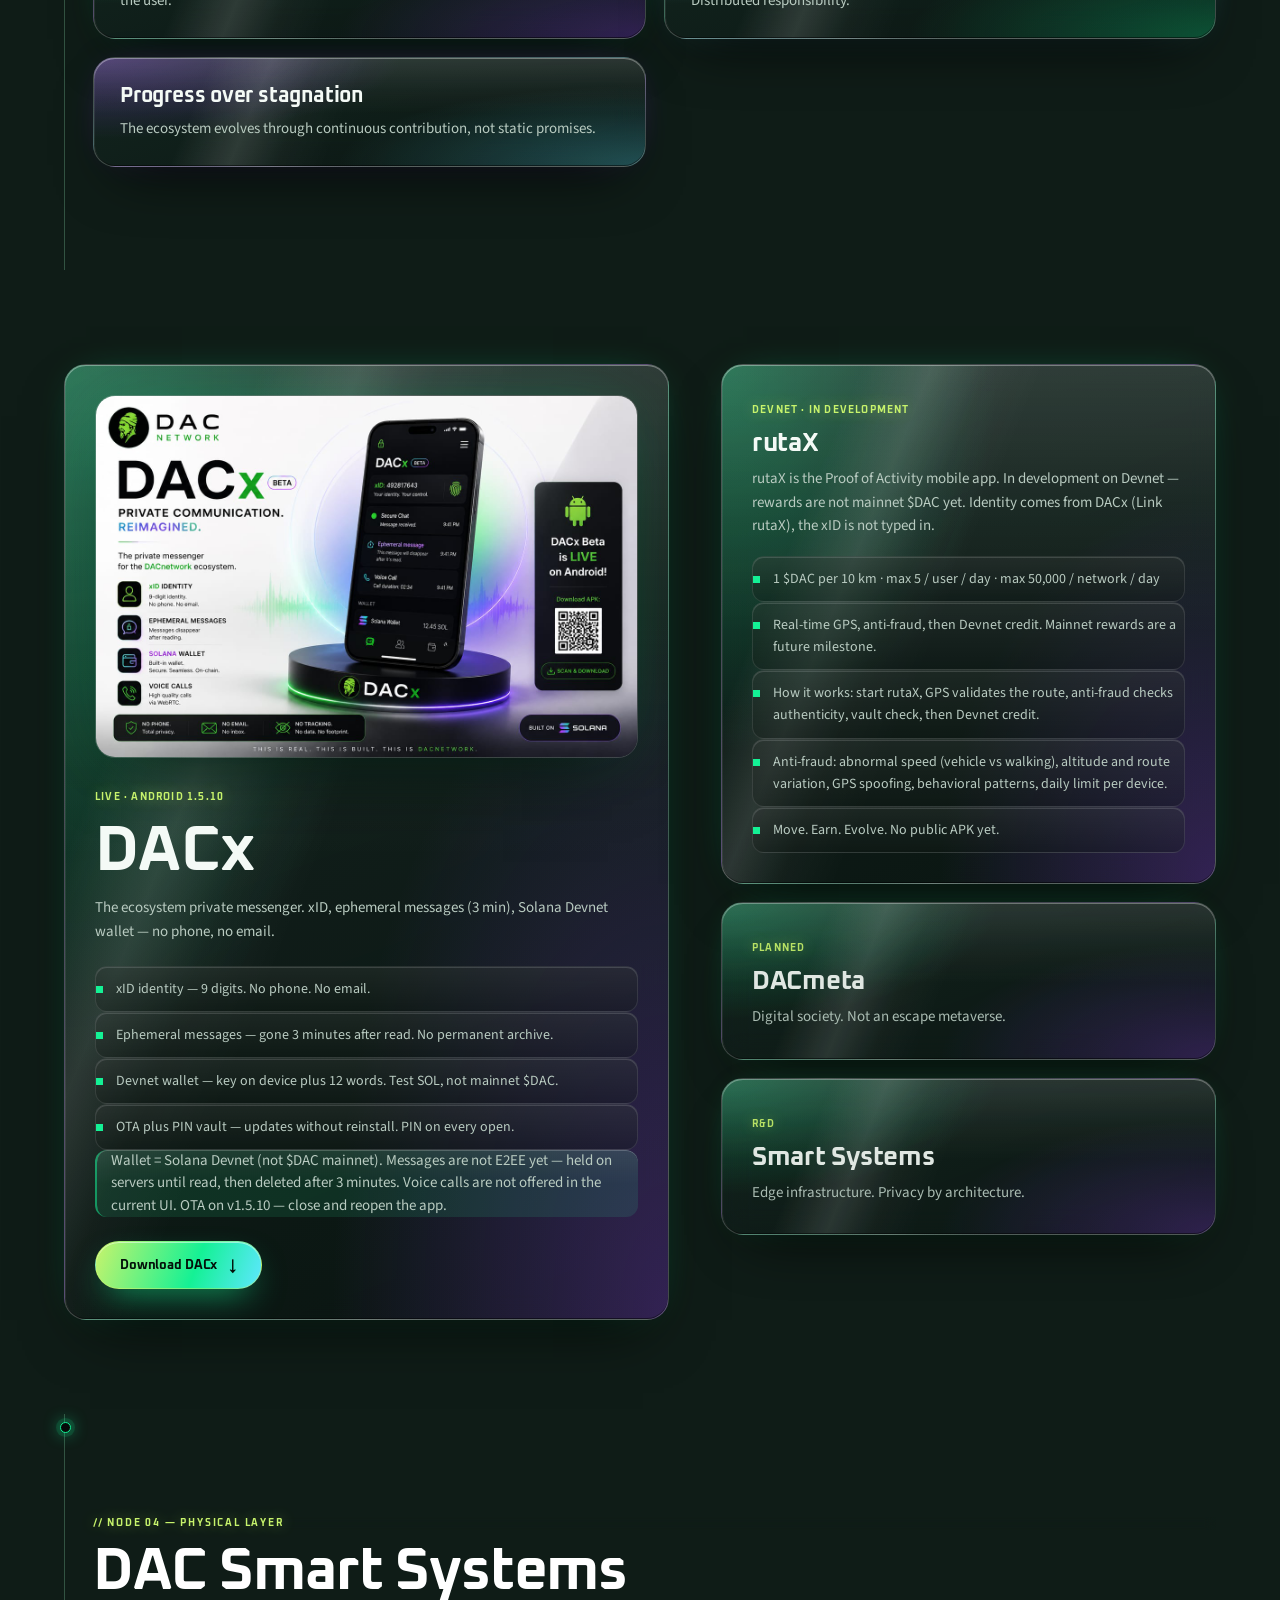
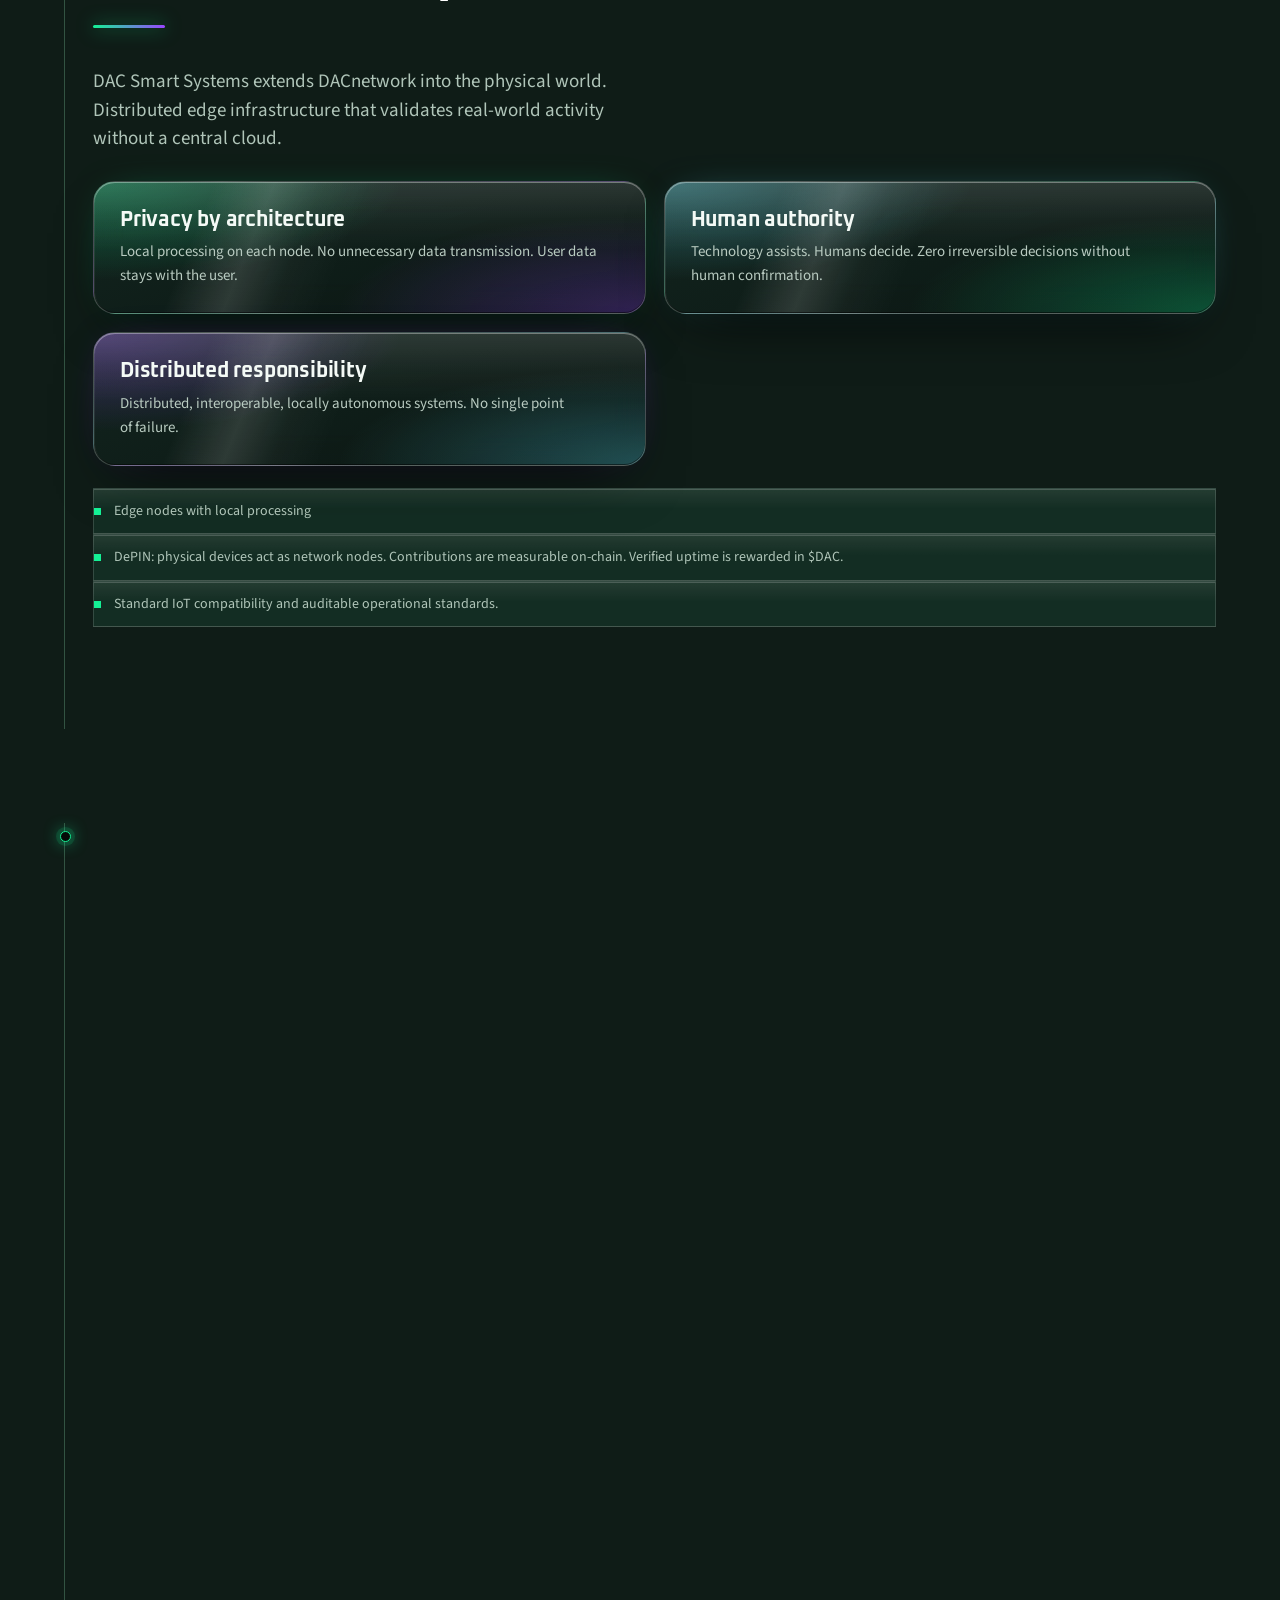
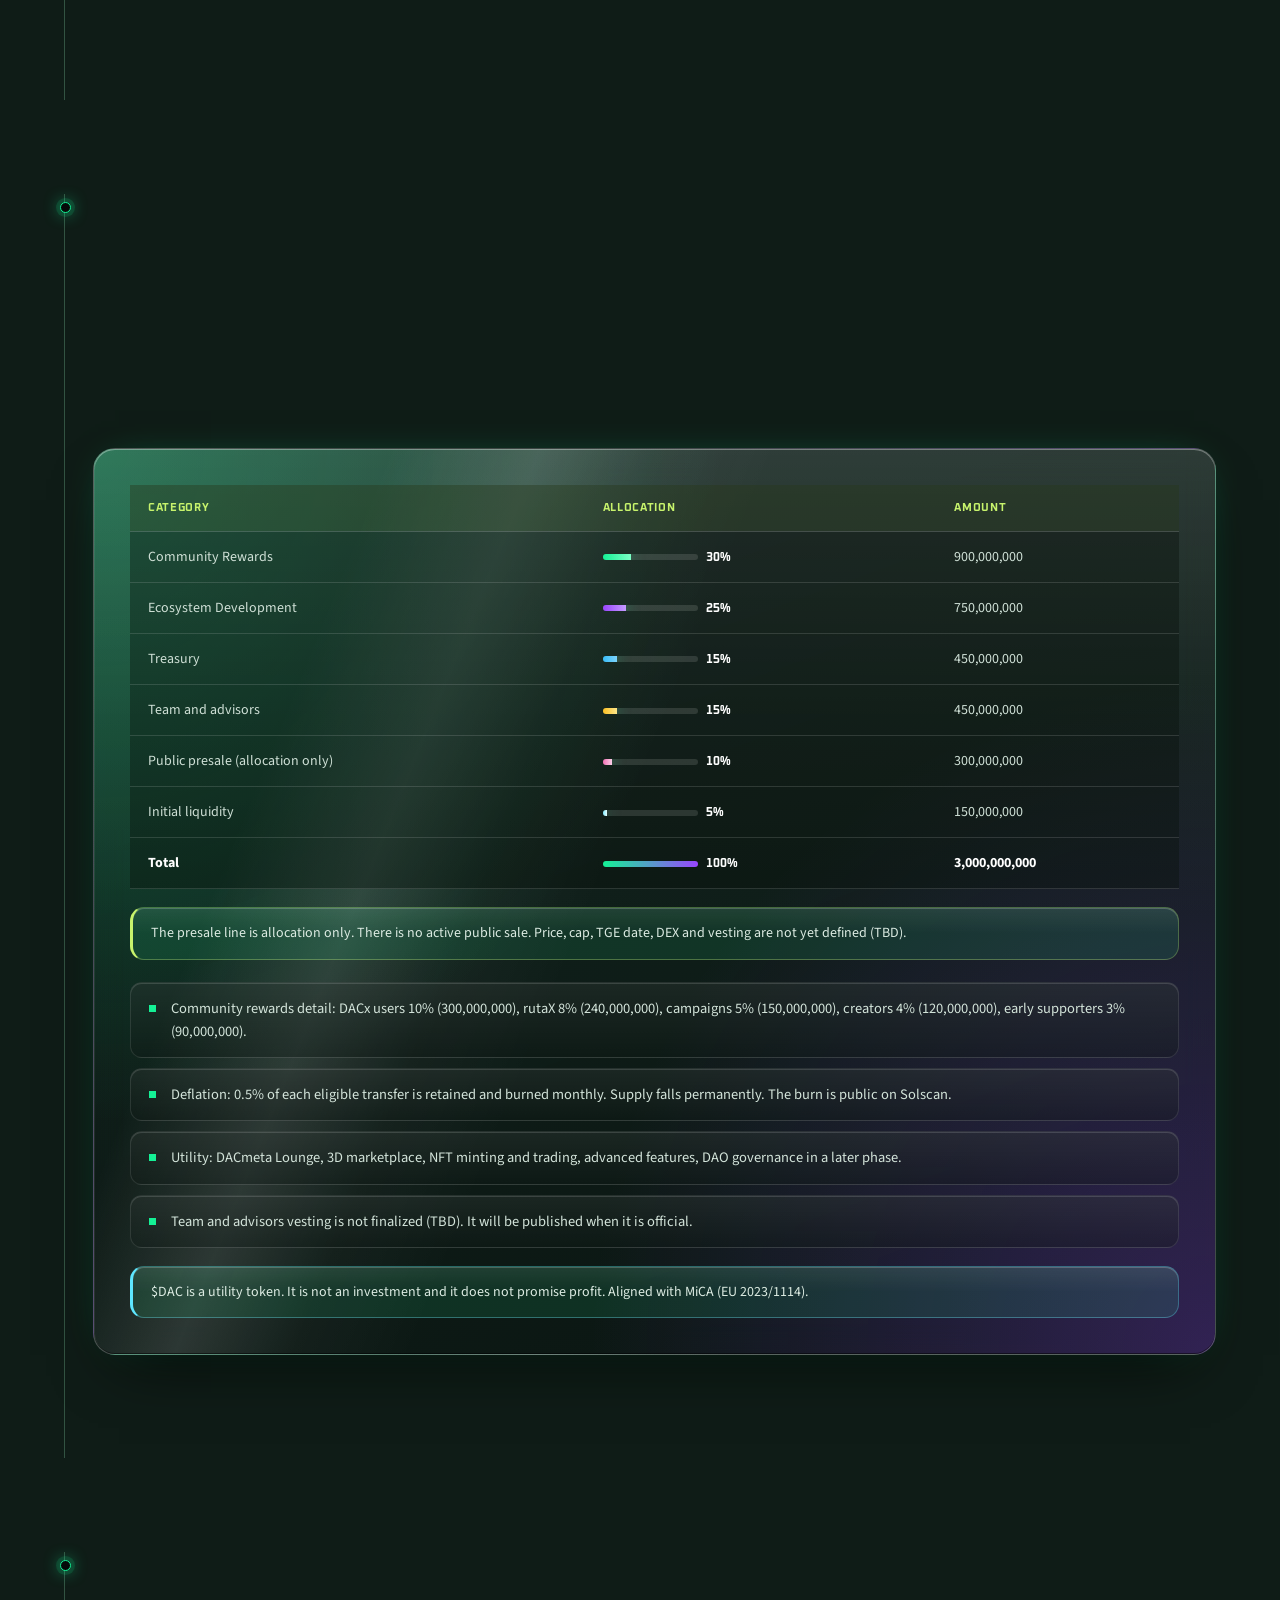
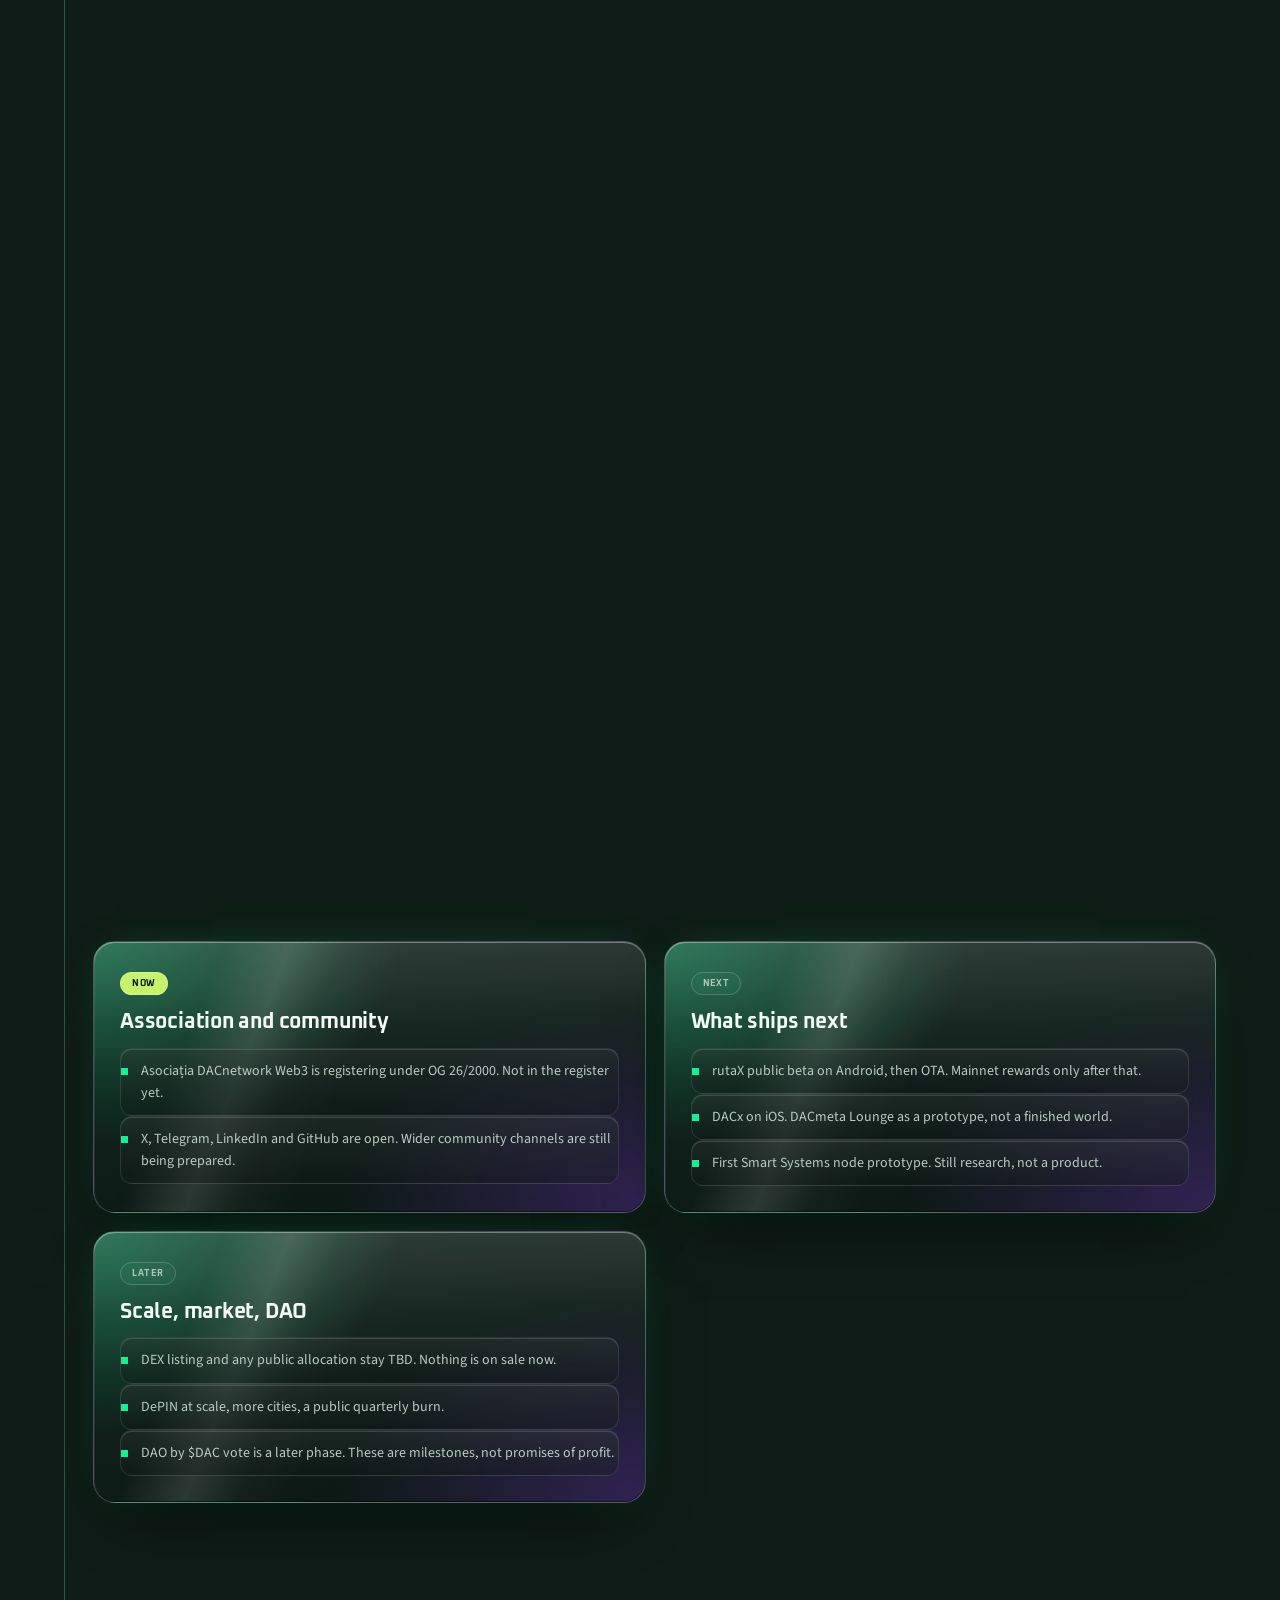
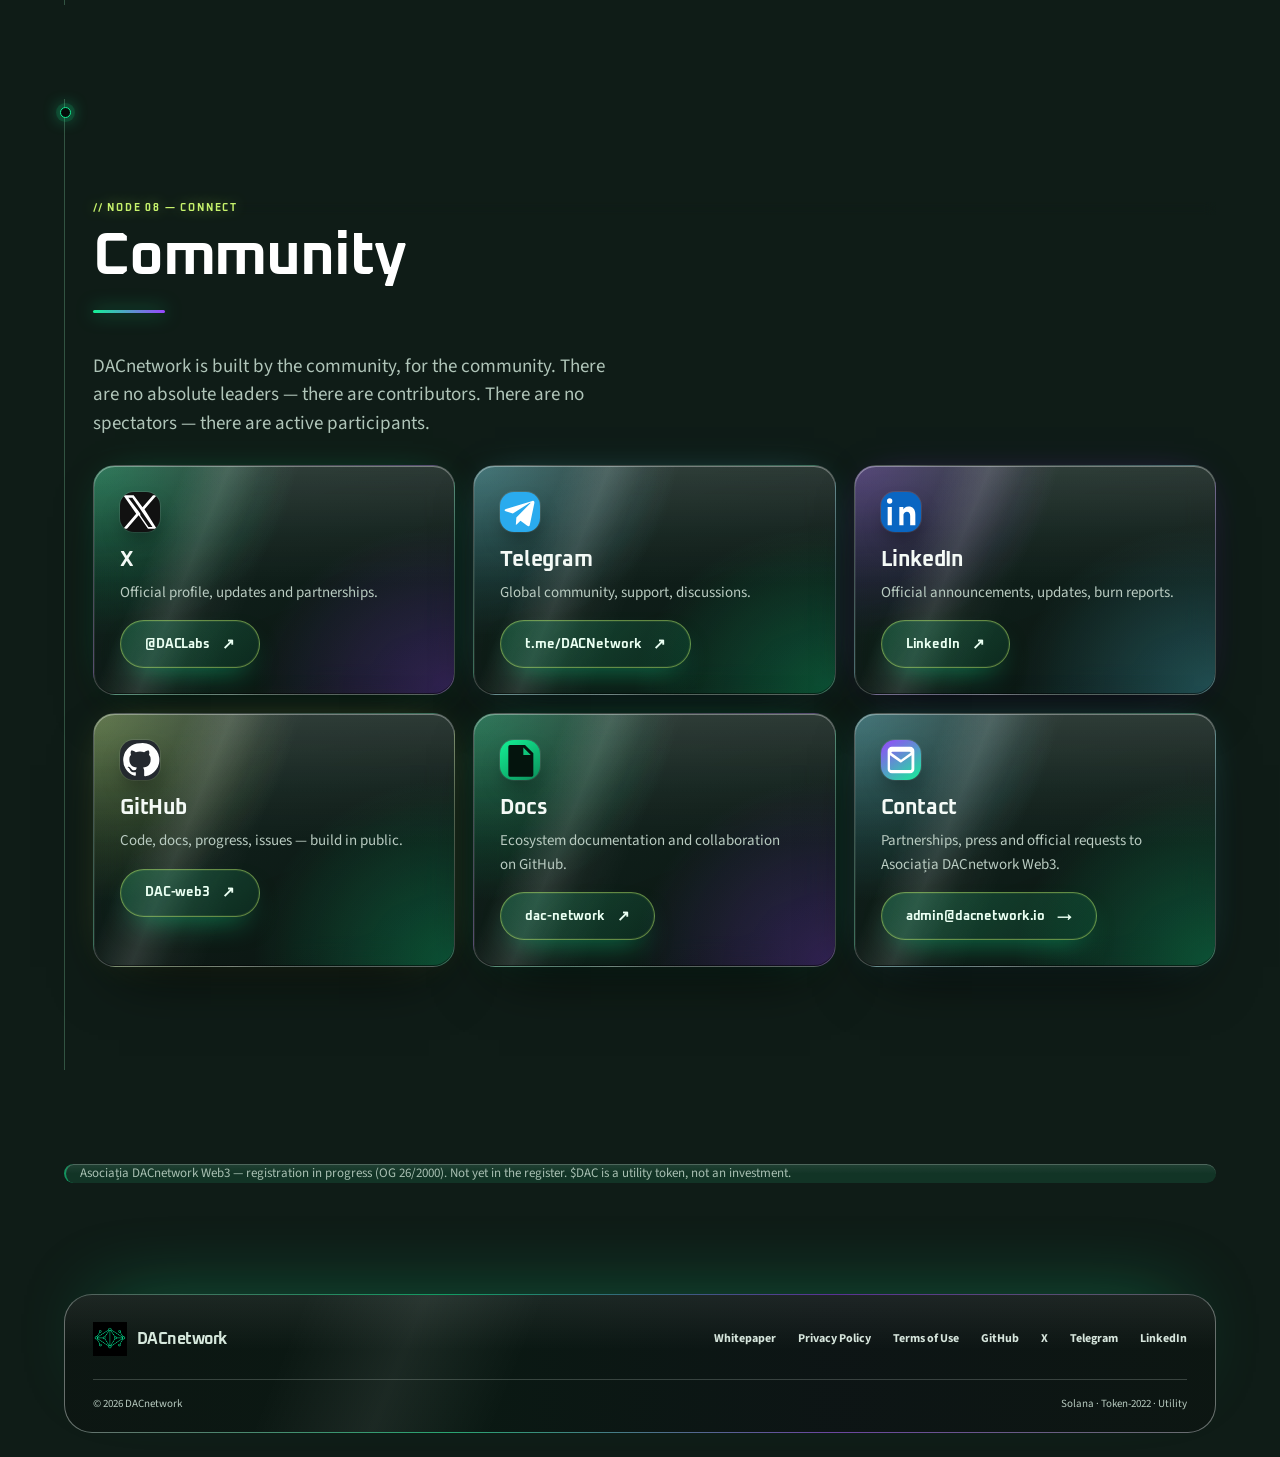
==== commit 922c0455: "Final visual polish: soft gloss, rounded list rows, subtler scan line Co-authored-by: Copilot App <2" ====
--- a/index.html
+++ b/index.html
@@ -42,7 +42,7 @@
     <link rel="preconnect" href="https://fonts.googleapis.com" />
     <link rel="preconnect" href="https://fonts.gstatic.com" crossorigin />
     <link href="https://fonts.googleapis.com/css2?family=DM+Mono:wght@400;500&family=Outfit:wght@400;600;700;800&display=swap" rel="stylesheet" />
-    <link rel="stylesheet" href="assets/site-premium.css?v=25" />
+    <link rel="stylesheet" href="assets/site-premium.css?v=26" />
     <script type="application/ld+json">
       {
         "@context": "https://schema.org",
--- a/assets/site-premium.css
+++ b/assets/site-premium.css
@@ -1343,3 +1343,40 @@
 .clean li { background: linear-gradient(180deg, rgba(255,255,255,.09), rgba(255,255,255,.02) 45%), rgba(20,241,149,.06) !important; border: 1px solid rgba(255,255,255,.14) !important; box-shadow: 0 1px 0 rgba(255,255,255,.18) inset; }
 .note { background: linear-gradient(180deg, rgba(255,255,255,.08), rgba(255,255,255,.01) 50%), rgba(20,241,149,.1) !important; box-shadow: 0 1px 0 rgba(255,255,255,.2) inset; }
 .site-footer { background: linear-gradient(112deg, transparent 20%, rgba(255,255,255,.07) 30%, transparent 40%) padding-box, linear-gradient(180deg, rgba(255,255,255,.07), transparent 40%) padding-box, linear-gradient(rgba(10,20,16,.96), rgba(10,20,16,.96)) padding-box, linear-gradient(90deg, rgba(255,255,255,.3), rgba(20,241,149,.6), rgba(153,69,255,.55), rgba(255,255,255,.3)) border-box !important; }
+
+/* ===== Final finish ===== */
+/* soft gloss (no hard edge), softer scan line that does not cross text */
+.glass, .feed-card, .step {
+  background:
+    linear-gradient(112deg, transparent 20%, rgba(255,255,255,.13) 30%, rgba(255,255,255,.03) 38%, transparent 46%),
+    linear-gradient(180deg, rgba(255,255,255,.12) 0%, rgba(255,255,255,.04) 30%, rgba(255,255,255,0) 52%),
+    radial-gradient(90% 120% at 0% 0%, rgba(var(--c1),.32), transparent 62%),
+    radial-gradient(90% 120% at 100% 100%, rgba(var(--c2),.28), transparent 62%),
+    linear-gradient(160deg, rgba(22,40,34,.82), rgba(10,20,17,.9)) !important;
+}
+.hero::after { height: 1px; opacity: .35; animation-duration: 11s; }
+@keyframes scan { 0% { transform: translateY(0); opacity: 0; } 12% { opacity: .35; } 88% { opacity: .35; } 100% { transform: translateY(700px); opacity: 0; } }
+/* list rows inside cards: rounded, soft glass */
+.glass .clean li, .block .clean li { border-radius: 12px !important; background: linear-gradient(180deg, rgba(255,255,255,.07), rgba(255,255,255,.015)), rgba(8,16,13,.35) !important; border: 1px solid rgba(255,255,255,.1) !important; box-shadow: 0 1px 0 rgba(255,255,255,.14) inset !important; }
+.glass .clean { gap: 8px; }
+/* badges */
+.tag, .pill, .badge { backdrop-filter: blur(6px); }
+/* headings: finer rhythm */
+h2 { letter-spacing: -.02em; text-wrap: balance; }
+p { text-wrap: pretty; }
+/* buttons: crisper edge */
+.btn { box-shadow: 0 1px 0 rgba(255,255,255,.28) inset, 0 10px 26px -12px rgba(0,0,0,.7); }
+.btn-mint { box-shadow: 0 1px 0 rgba(255,255,255,.5) inset, 0 14px 34px -12px rgba(20,241,149,.7); }
+/* section spacing and divider glow on timeline nodes */
+.sec::before { box-shadow: 0 0 0 4px rgba(20,241,149,.12), 0 0 16px rgba(20,241,149,.8); }
+/* subtle image polish */
+.shot { border-radius: 20px; border: 1px solid rgba(255,255,255,.16); box-shadow: 0 30px 70px -30px rgba(0,0,0,.9), 0 0 60px -26px rgba(20,241,149,.5); }
+/* links: animated underline in body copy */
+.legal a, .sec p a { text-decoration-color: rgba(20,241,149,.5); text-underline-offset: 3px; transition: text-decoration-color .2s, color .2s; }
+.legal a:hover, .sec p a:hover { text-decoration-color: #14f195; color: #14f195; }
+/* mobile: keep gloss light and cards comfortable */
+@media (max-width: 760px) {
+  .glass, .feed-card { border-radius: 18px; }
+  .hero::after { display: none; }
+  h2 { font-size: clamp(1.9rem, 8vw, 2.4rem); }
+}
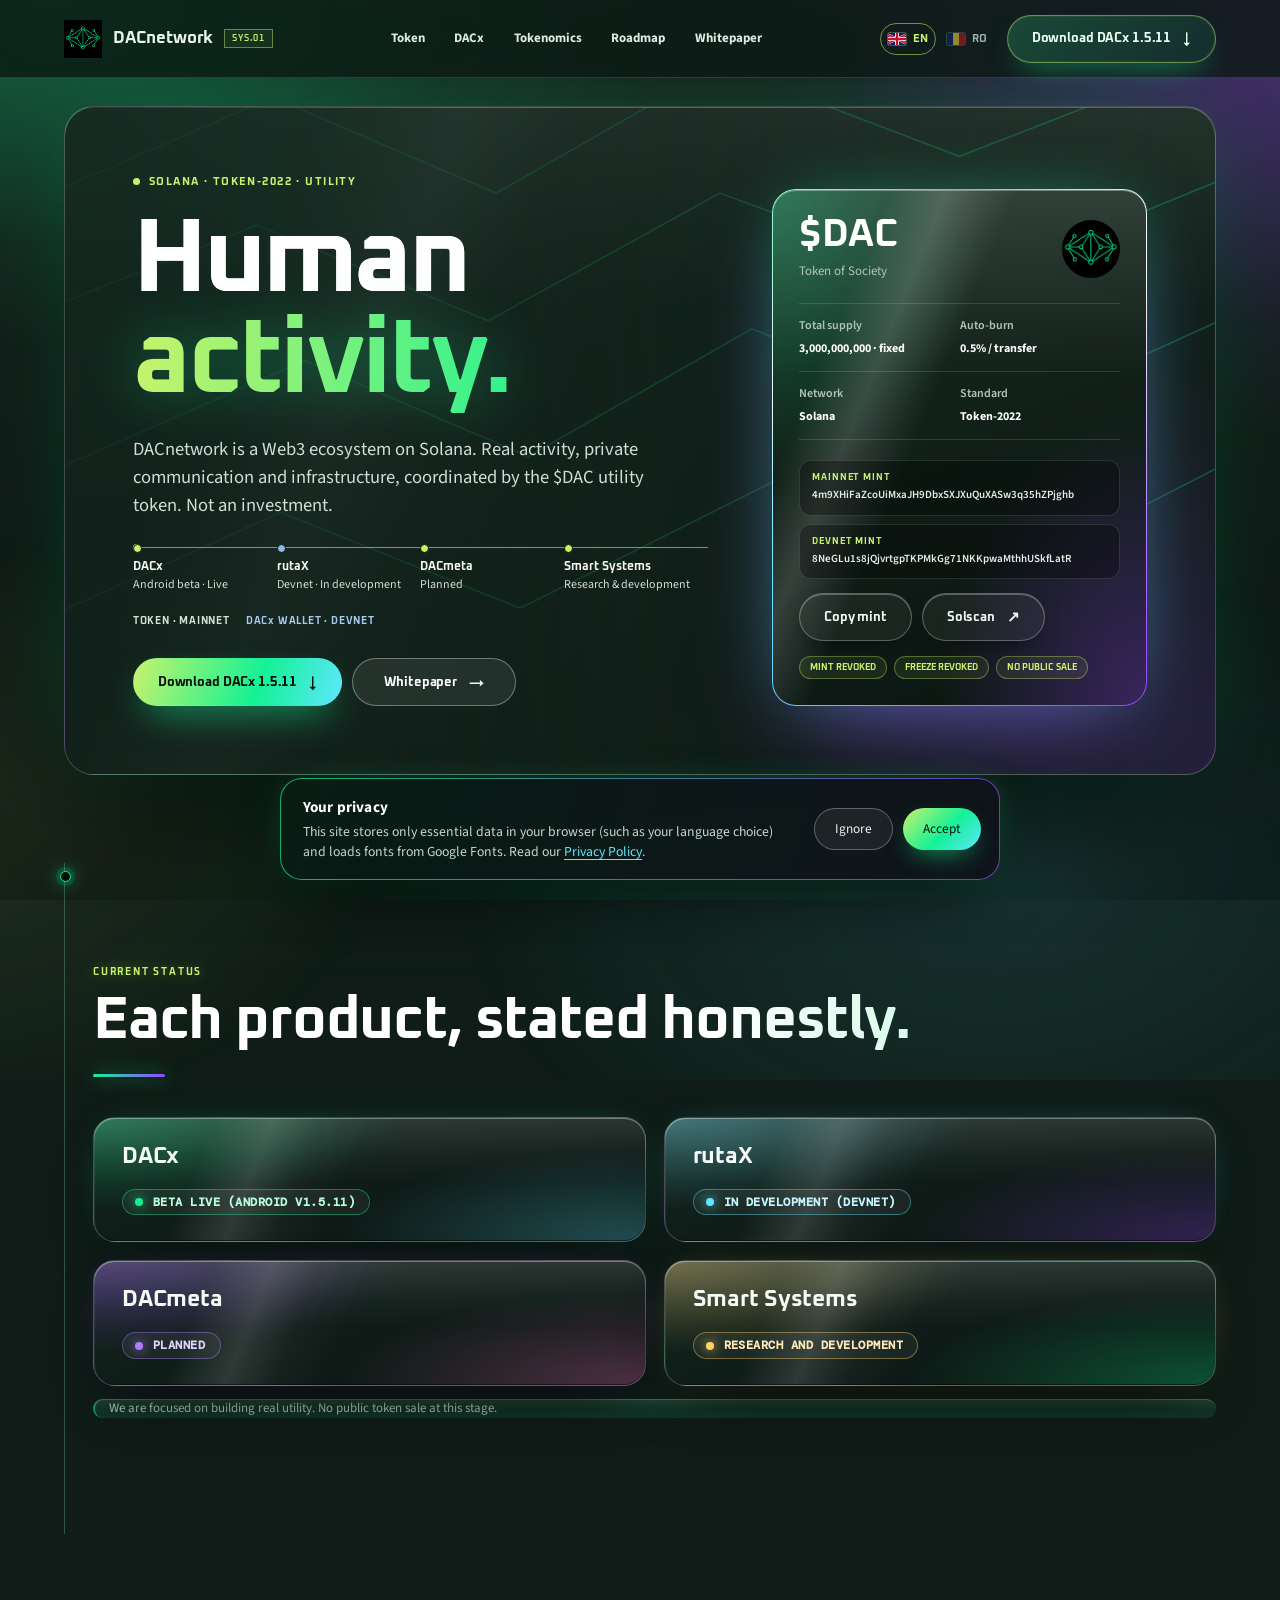
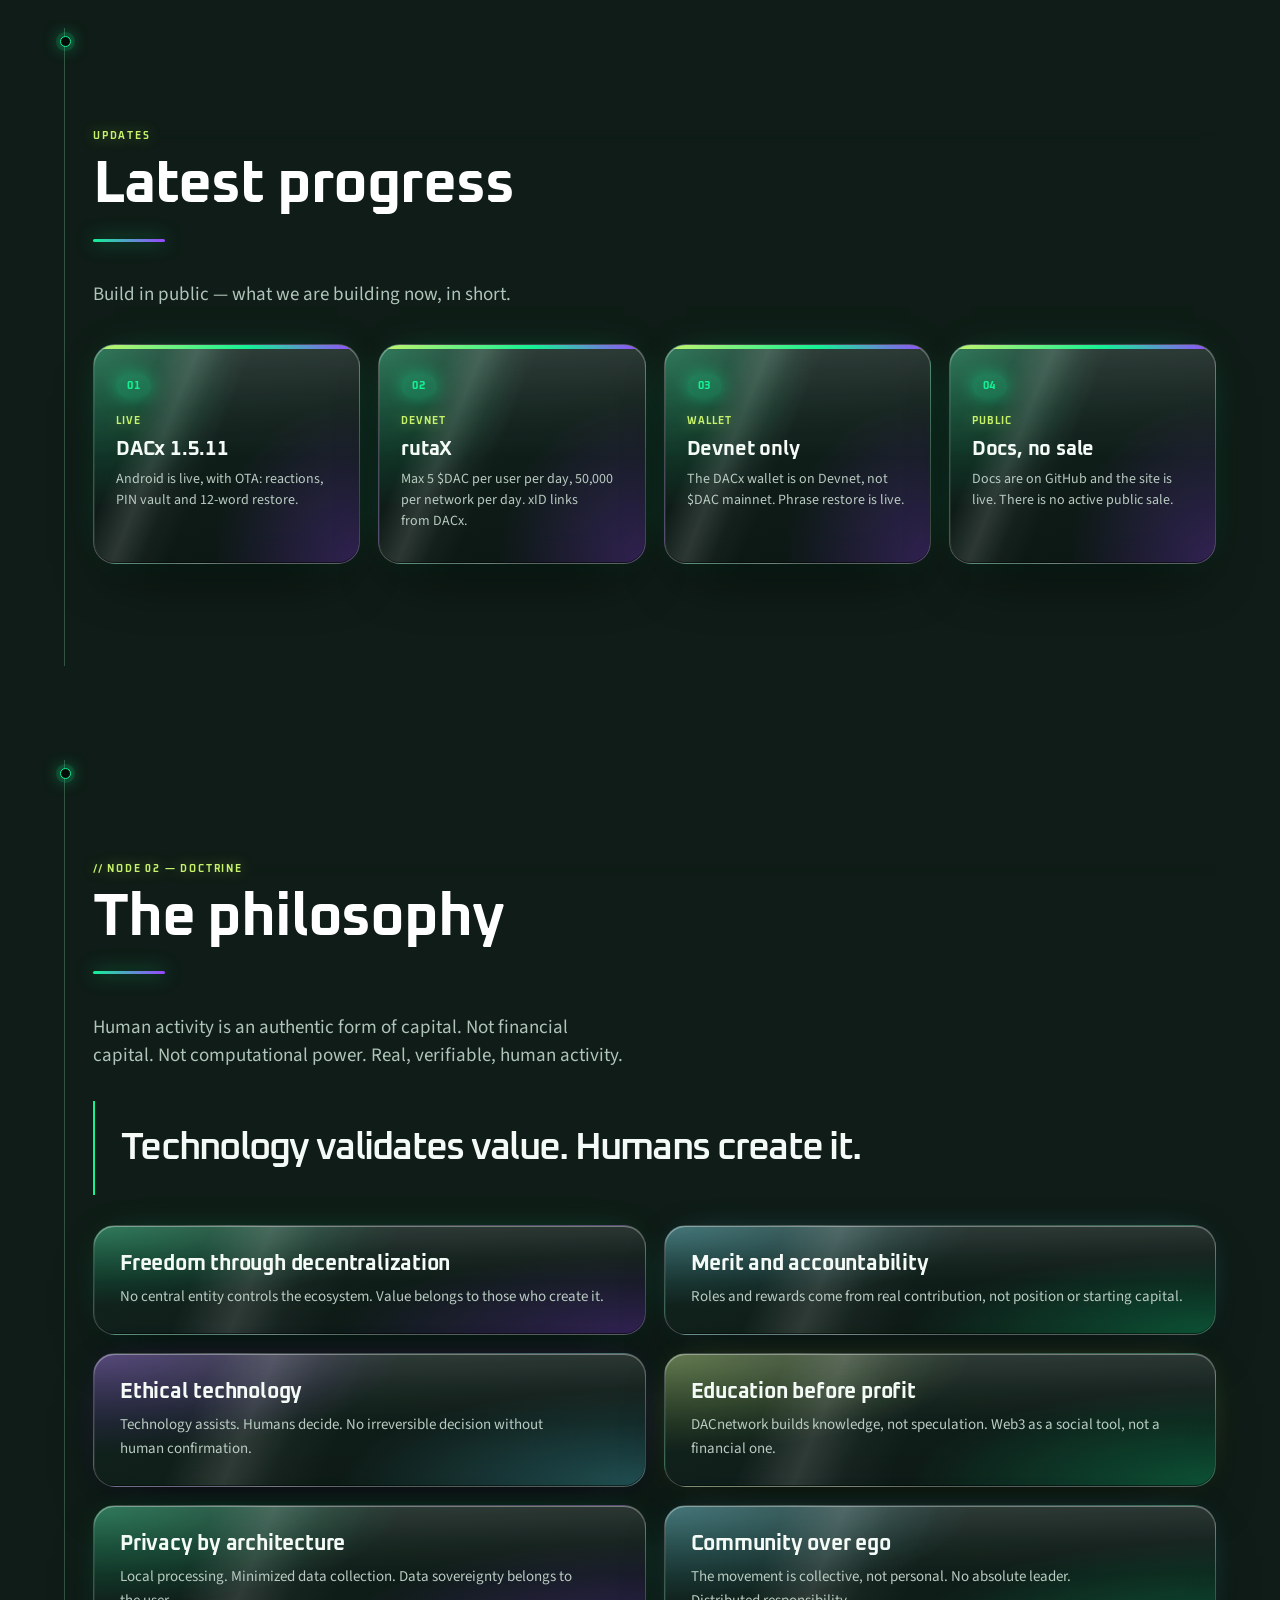
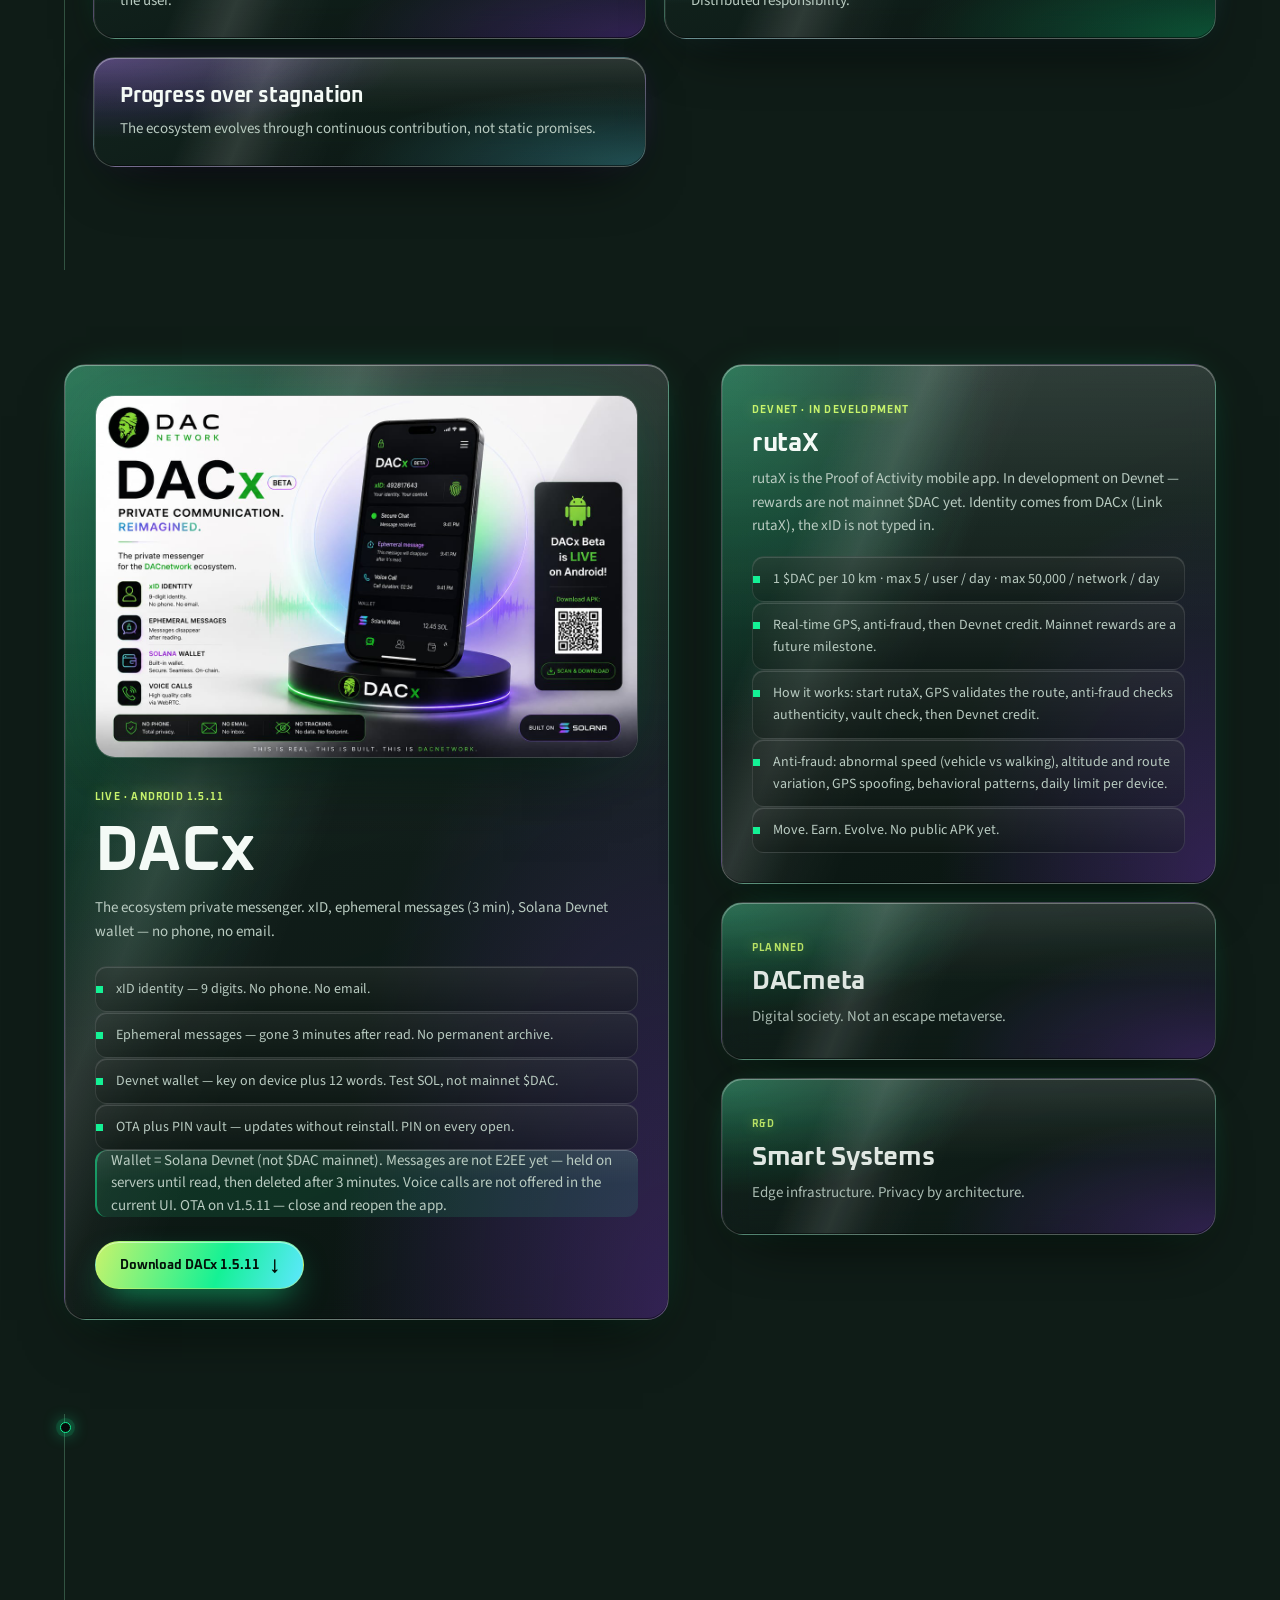
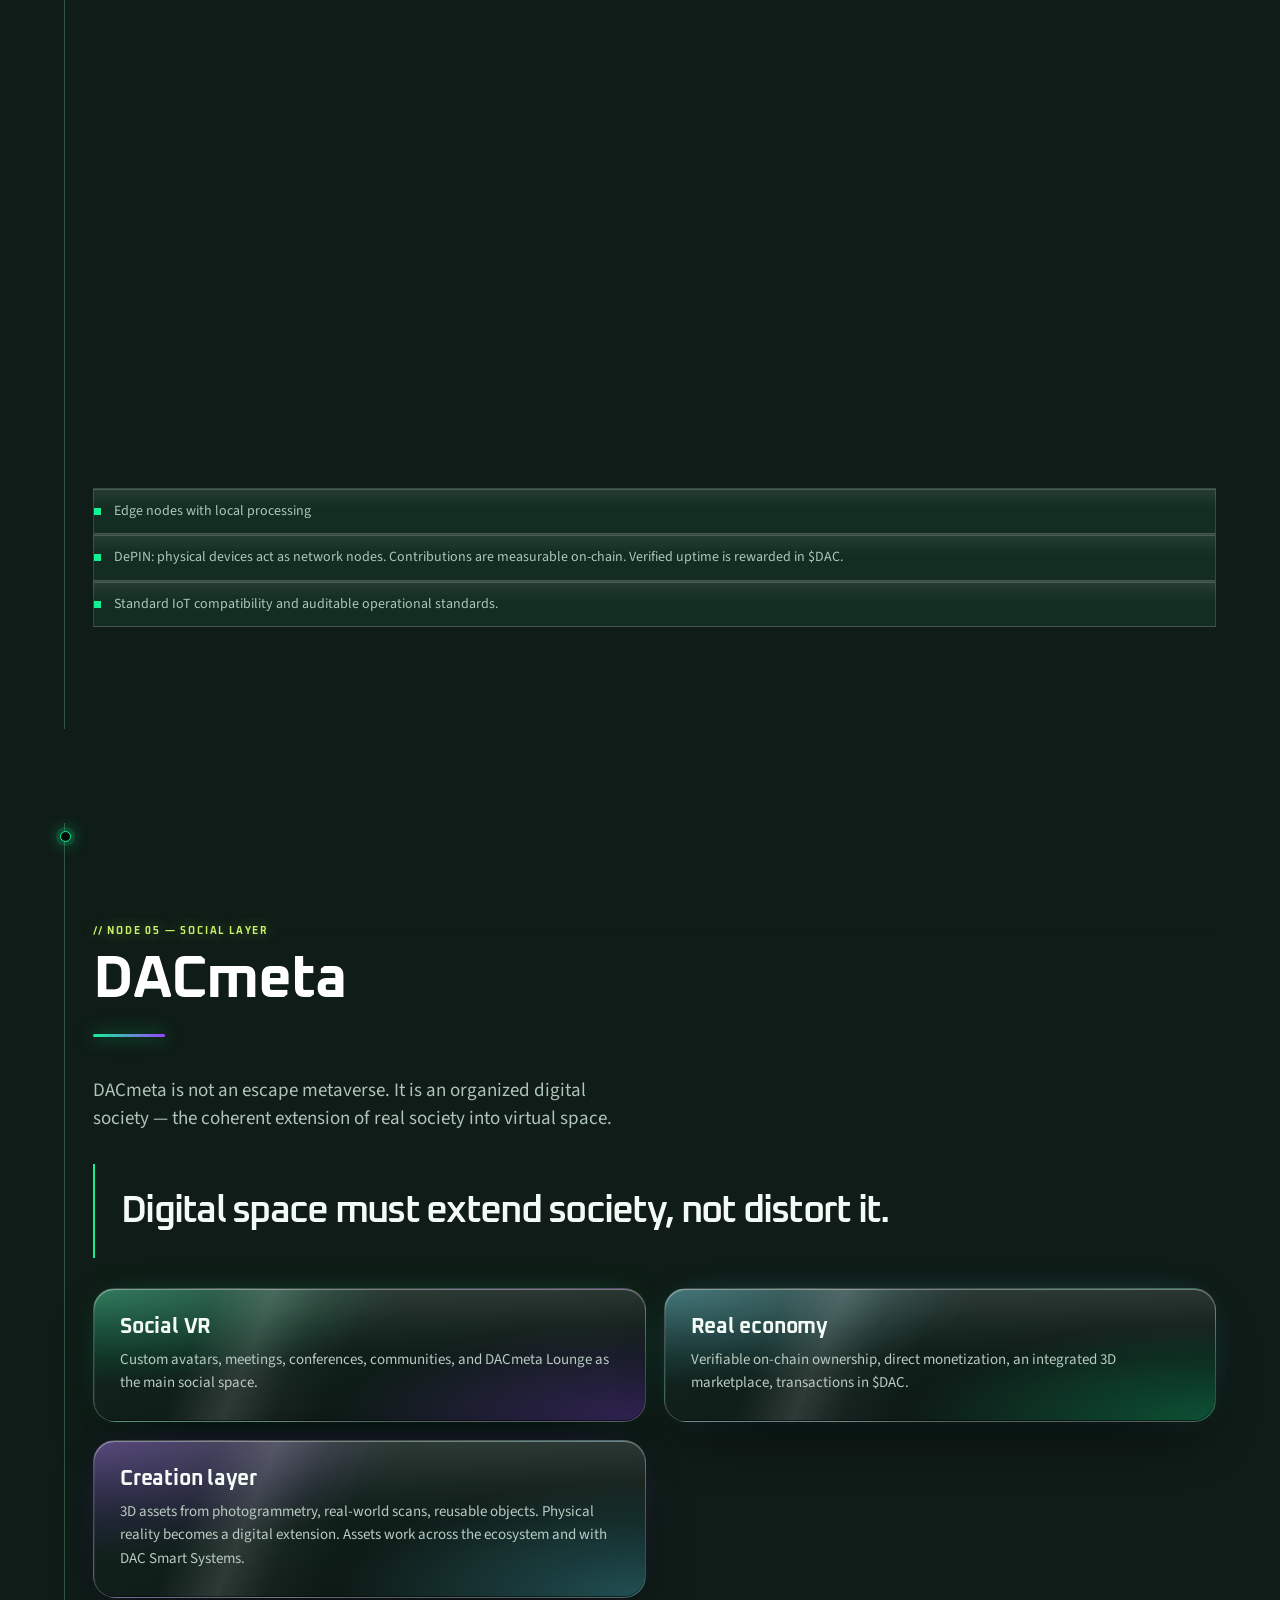
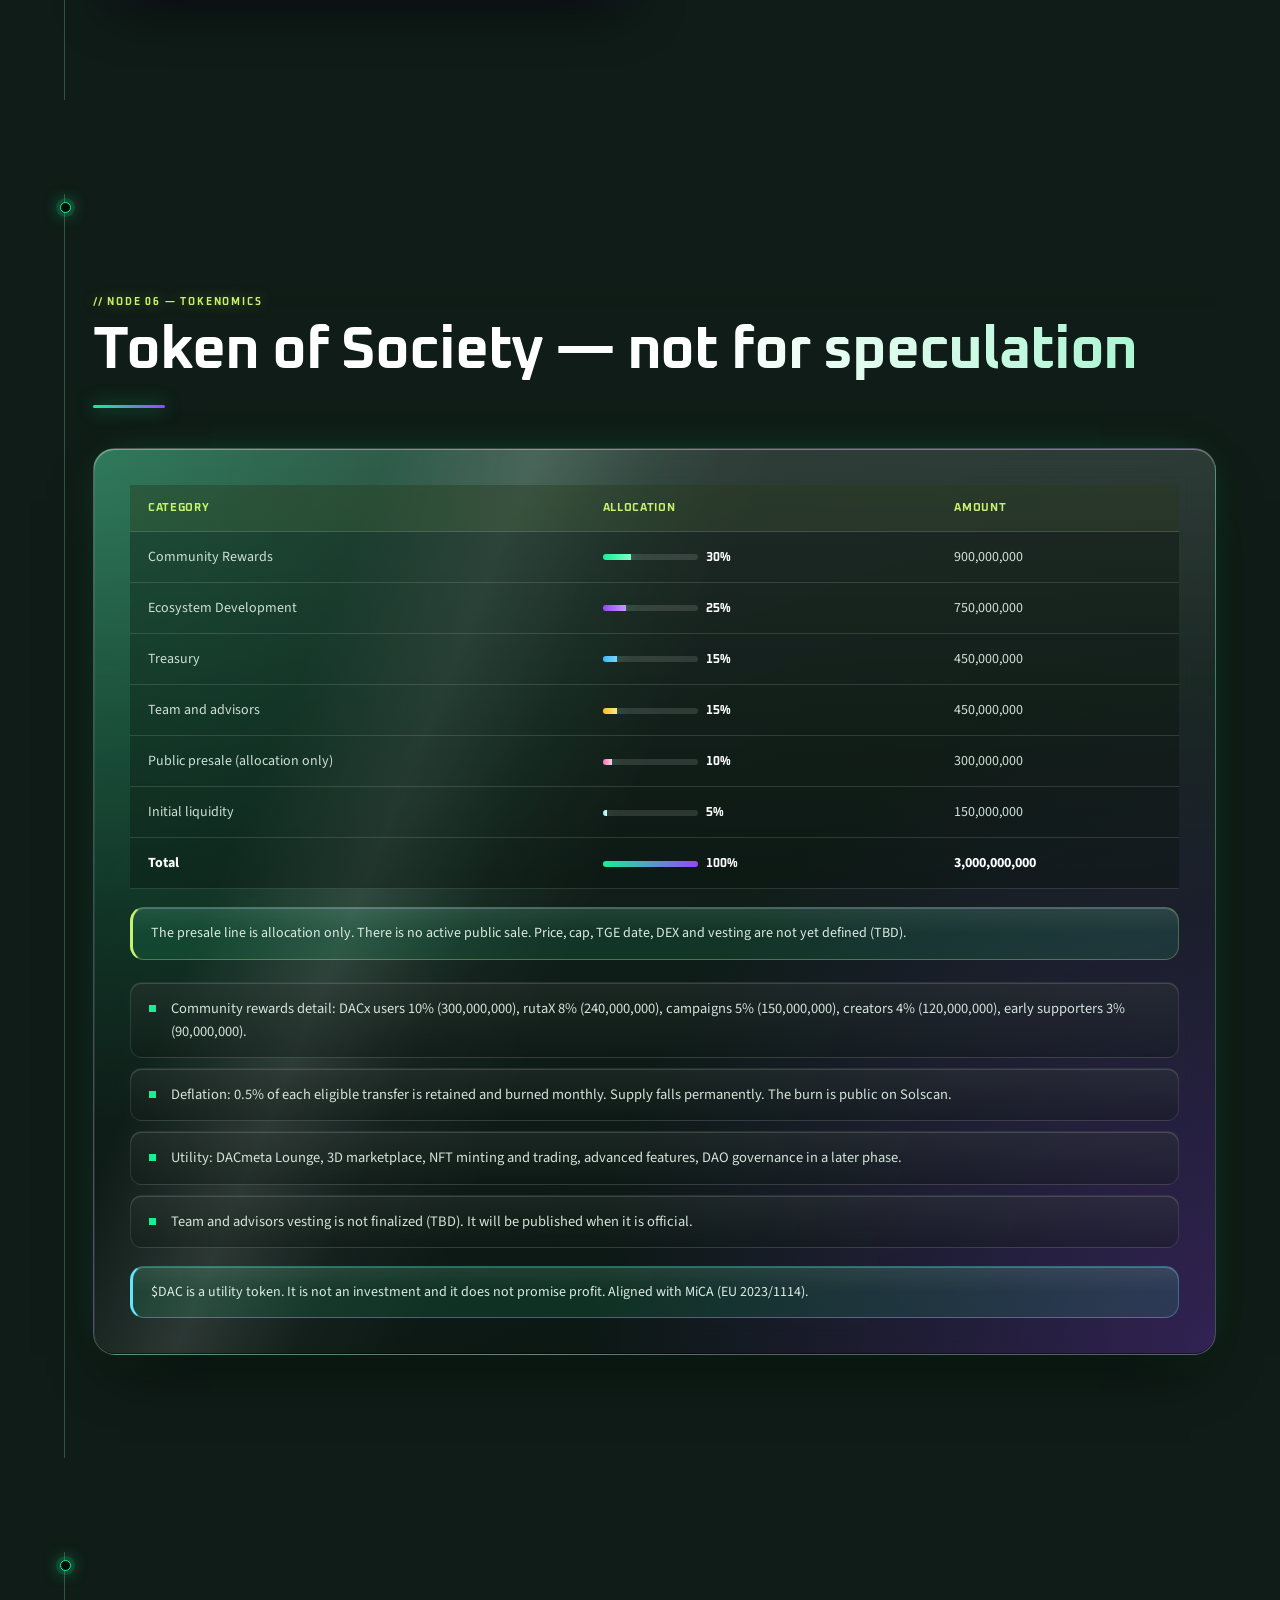
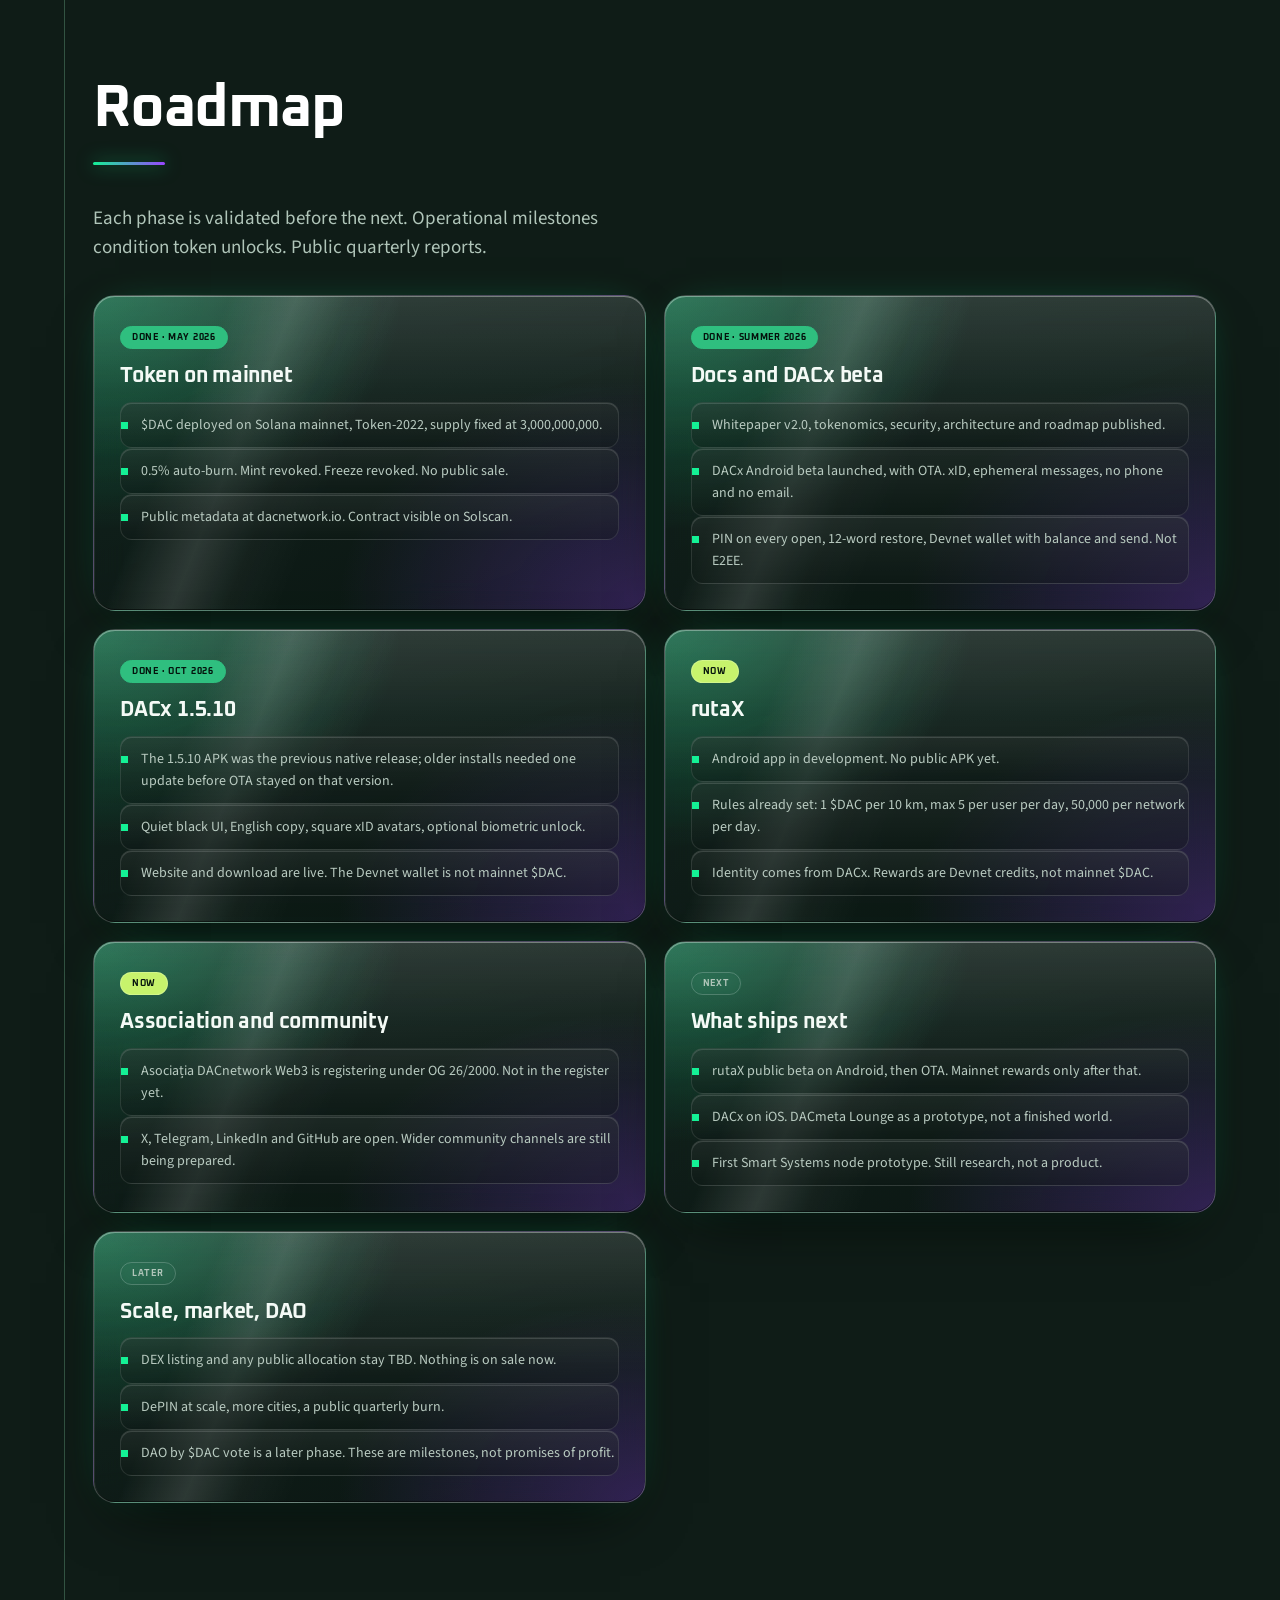
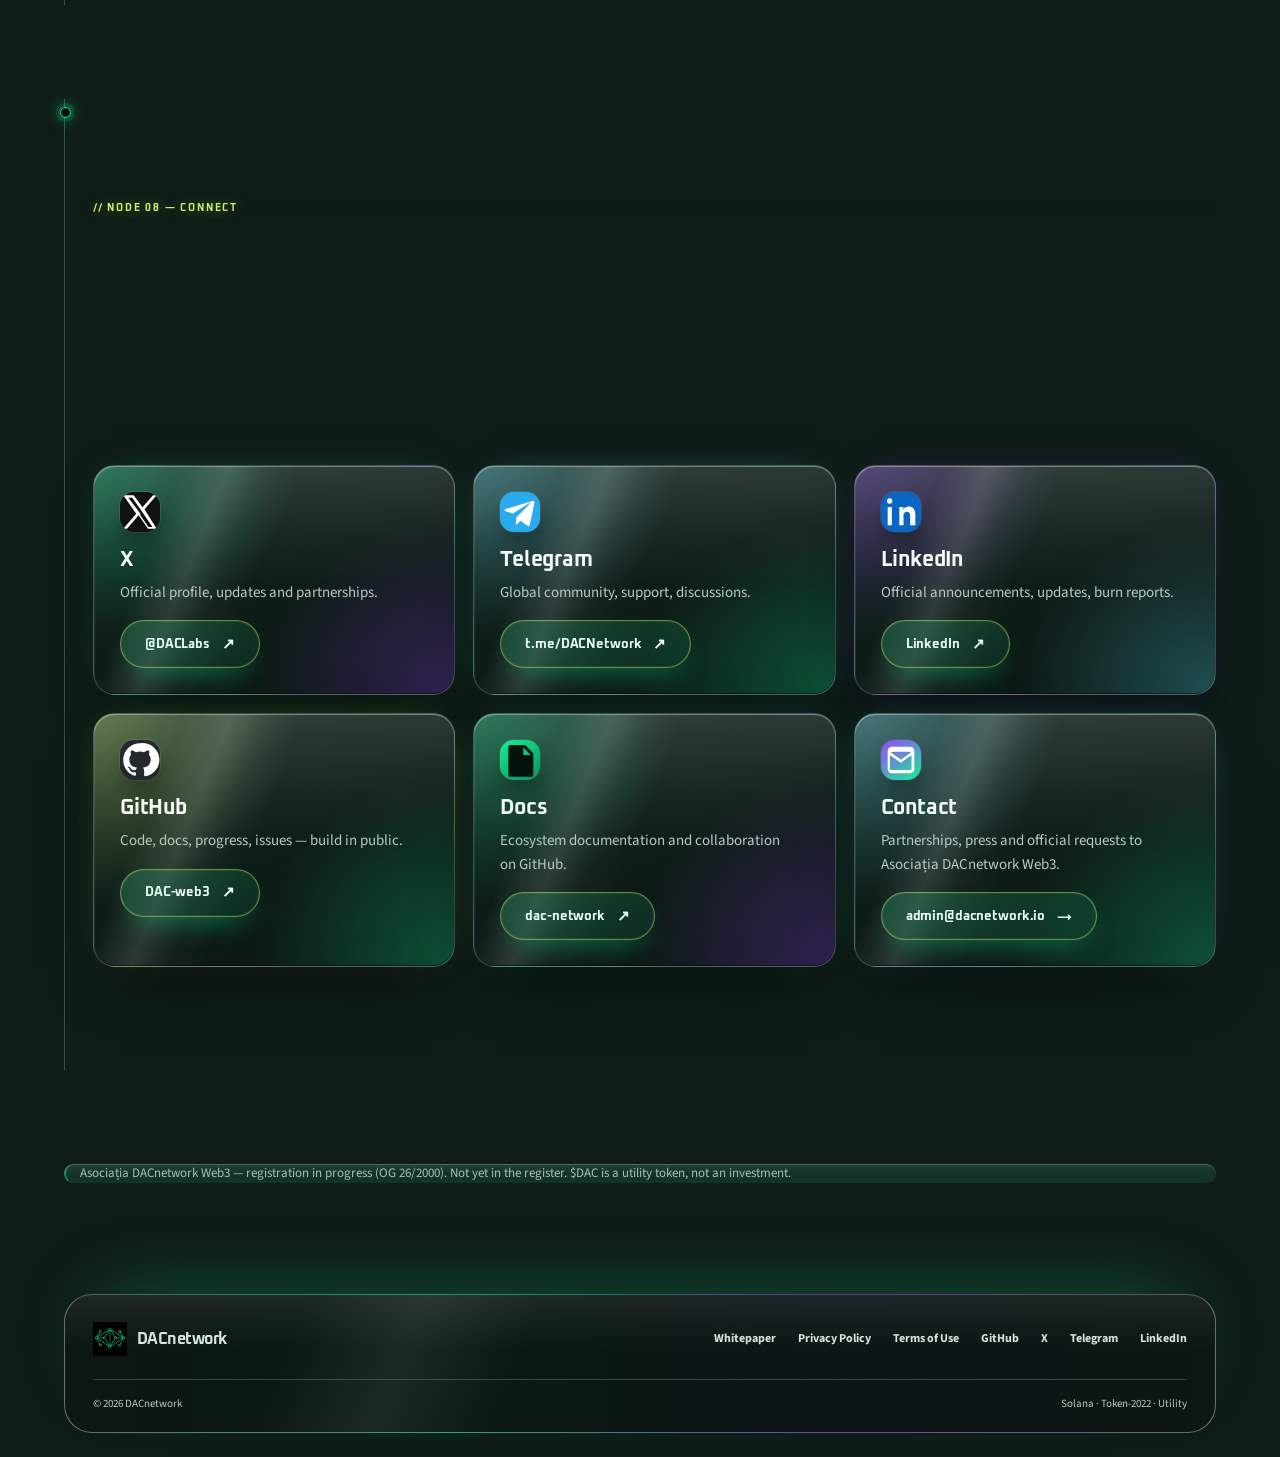
==== commit 1b11e135: "Update DACx site references to 1.5.11 Co-authored-by: Copilot App <223556219+Copilot@users.noreply.g" ====
--- a/index.html
+++ b/index.html
@@ -14,7 +14,7 @@
     <link rel="apple-touch-icon" href="DAC_logo-sm.png" />
     <link rel="canonical" href="https://dacnetwork.io/" />
     <title>DACnetwork (DAC) | Solana Token-2022 | $DAC</title>
-    <meta name="description" content="DACnetwork is a Web3 ecosystem on Solana. $DAC is a Token-2022 utility token, not an investment. DACx Android 1.5.10 is live. rutaX is in development on Devnet." />
+    <meta name="description" content="DACnetwork is a Web3 ecosystem on Solana. $DAC is a Token-2022 utility token, not an investment. DACx Android 1.5.11 is live. rutaX is in development on Devnet." />
     <meta name="keywords" content="DACnetwork, DAC, $DAC, Solana, Token-2022, DACx, rutaX, DACmeta, utility token, Proof of Activity" />
     <meta name="robots" content="index, follow, max-image-preview:large, max-snippet:-1, max-video-preview:-1" />
     <meta name="googlebot" content="index, follow, max-image-preview:large" />
@@ -25,7 +25,7 @@
     <meta property="og:type" content="website" />
     <meta property="og:site_name" content="DACnetwork" />
     <meta property="og:title" content="DACnetwork — Value is proven" />
-    <meta property="og:description" content="Utility token on Solana. DACx 1.5.10 live. rutaX in development on Devnet." />
+    <meta property="og:description" content="Utility token on Solana. DACx 1.5.11 live. rutaX in development on Devnet." />
     <meta property="og:url" content="https://dacnetwork.io/" />
     <meta property="og:image" content="https://dacnetwork.io/og-image.jpg" />
     <meta property="og:image:width" content="1200" />
@@ -36,7 +36,7 @@
     <meta name="twitter:card" content="summary_large_image" />
     <meta name="twitter:site" content="@DACLabs" />
     <meta name="twitter:title" content="DACnetwork — Value is proven" />
-    <meta name="twitter:description" content="Utility token on Solana. DACx 1.5.10 live. rutaX in development on Devnet." />
+    <meta name="twitter:description" content="Utility token on Solana. DACx 1.5.11 live. rutaX in development on Devnet." />
     <meta name="twitter:image" content="https://dacnetwork.io/og-image.jpg" />
 <meta name="twitter:image:alt" content="DACnetwork - $DAC utility token on Solana" />
     <link rel="preconnect" href="https://fonts.googleapis.com" />
@@ -69,7 +69,7 @@
             "@type": "WebPage",
             "url": "https://dacnetwork.io/",
             "name": "DACnetwork (DAC) | Solana Token-2022 | $DAC",
-            "description": "Utility token on Solana. DACx Android 1.5.10 is live. rutaX is in development on Devnet.",
+            "description": "Utility token on Solana. DACx Android 1.5.11 is live. rutaX is in development on Devnet.",
             "inLanguage": ["en","ro"],
             "isPartOf": { "@type": "WebSite", "url": "https://dacnetwork.io/" },
             "primaryImageOfPage": "https://dacnetwork.io/og-image.jpg"
@@ -79,9 +79,9 @@
             "name": "DACx",
             "applicationCategory": "CommunicationApplication",
             "operatingSystem": "Android",
-            "softwareVersion": "1.5.10",
+            "softwareVersion": "1.5.11",
             "offers": { "@type": "Offer", "price": "0", "priceCurrency": "USD" },
-            "downloadUrl": "https://dacnetwork.io/DACx_Beta_V.1.5.10.apk",
+            "downloadUrl": "https://dacnetwork.io/DACx_Beta_V.1.5.11.apk",
             "description": "Private messenger: xID, ephemeral messages, Solana Devnet wallet. Not end-to-end encrypted."
           }
         ]
@@ -105,7 +105,7 @@
             <button type="button" data-lang="en" onclick="dacSetLang('en')">EN</button>
             <button type="button" data-lang="ro" onclick="dacSetLang('ro')">RO</button>
           </div>
-          <a class="btn btn-mint" href="https://dacnetwork.io/DACx_Beta_V.1.5.10.apk" download="DACx_Beta_V.1.5.10.apk" data-t="apk">Download DACx</a>
+          <a class="btn btn-mint" href="https://dacnetwork.io/DACx_Beta_V.1.5.11.apk" download="DACx_Beta_V.1.5.11.apk" data-t="apk">Download DACx 1.5.11</a>
         </div>
       </header>
 
@@ -124,7 +124,7 @@
             </nav>
             <div class="network-note"><span data-en="TOKEN · MAINNET" data-ro="TOKEN · MAINNET">TOKEN · MAINNET</span><span data-en="DACx WALLET · DEVNET" data-ro="WALLET DACx · DEVNET">DACx WALLET · DEVNET</span></div>
             <div class="cta">
-              <a class="btn btn-mint" href="https://dacnetwork.io/DACx_Beta_V.1.5.10.apk" download="DACx_Beta_V.1.5.10.apk" data-t="apk">Download DACx</a>
+              <a class="btn btn-mint" href="https://dacnetwork.io/DACx_Beta_V.1.5.11.apk" download="DACx_Beta_V.1.5.11.apk" data-t="apk">Download DACx 1.5.11</a>
               <a class="btn btn-mint" href="whitepaper.html" data-t="wp">Whitepaper</a>
             </div>
           </div>
@@ -160,7 +160,7 @@
           <p class="tag" data-en="CURRENT STATUS" data-ro="STARE CURENTĂ">CURRENT STATUS</p>
           <h2 data-en="Each product, stated honestly." data-ro="Fiecare produs, spus onest.">Each product, stated honestly.</h2>
           <div class="cols">
-            <article class="glass block"><h3>DACx</h3><p data-en="Beta Live (Android v1.5.10)" data-ro="Beta Live (Android v1.5.10)">Beta Live (Android v1.5.10)</p></article>
+            <article class="glass block"><h3>DACx</h3><p data-en="Beta Live (Android v1.5.11)" data-ro="Beta Live (Android v1.5.11)">Beta Live (Android v1.5.11)</p></article>
             <article class="glass block"><h3>rutaX</h3><p data-en="In development (Devnet)" data-ro="În dezvoltare (Devnet)">In development (Devnet)</p></article>
             <article class="glass block"><h3>DACmeta</h3><p data-en="Planned" data-ro="Planificat">Planned</p></article>
             <article class="glass block"><h3>Smart Systems</h3><p data-en="Research and development" data-ro="Cercetare și dezvoltare">Research and development</p></article>
@@ -176,7 +176,7 @@
             <article class="glass feed-card">
               <span class="pulse">01</span>
               <small data-en="LIVE" data-ro="LIVE">LIVE</small>
-              <h3>DACx 1.5.10</h3>
+              <h3>DACx 1.5.11</h3>
               <p data-en="Android is live, with OTA: reactions, PIN vault and 12-word restore." data-ro="Android e live, cu OTA: reacții, PIN vault și restore pe 12 cuvinte.">Android is live, with OTA: reactions, PIN vault and 12-word restore.</p>
             </article>
             <article class="glass feed-card">
@@ -218,8 +218,8 @@
 
         <section class="grid" id="stack">
           <article class="glass card" id="dacx">
-            <img class="shot" src="dacx-promo.jpg" width="960" height="540" alt="DACx Android 1.5.10 app screens: private messenger with xID and Solana wallet" loading="lazy" decoding="async" />
-            <small data-t="live">Live · Android 1.5.10</small>
+            <img class="shot" src="dacx-promo.jpg" width="960" height="540" alt="DACx Android app screens: private messenger with xID and Solana wallet" loading="lazy" decoding="async" />
+            <small data-t="live">Live · Android 1.5.11</small>
             <h3>DACx</h3>
             <p data-en="The ecosystem private messenger. xID, ephemeral messages (3 min), Solana Devnet wallet — no phone, no email." data-ro="Messengerul privat al ecosistemului. xID, mesaje efemere (3 min), wallet Solana Devnet — fără telefon, fără email.">The ecosystem private messenger. xID, ephemeral messages (3 min), Solana Devnet wallet — no phone, no email.</p>
             <ul class="clean">
@@ -228,9 +228,9 @@
               <li data-en="Devnet wallet — key on device plus 12 words. Test SOL, not mainnet $DAC." data-ro="Wallet Devnet — cheie pe telefon plus 12 cuvinte. Test SOL, nu $DAC mainnet.">Devnet wallet — key on device plus 12 words. Test SOL, not mainnet $DAC.</li>
               <li data-en="OTA plus PIN vault — updates without reinstall. PIN on every open." data-ro="OTA plus PIN vault — update-uri fără reinstall. PIN la fiecare deschidere.">OTA plus PIN vault — updates without reinstall. PIN on every open.</li>
             </ul>
-            <p class="note" data-en="Wallet = Solana Devnet (not $DAC mainnet). Messages are not E2EE yet — held on servers until read, then deleted after 3 minutes. Voice calls are not offered in the current UI. OTA on v1.5.10 — close and reopen the app." data-ro="Wallet = Solana Devnet (nu $DAC mainnet). Mesajele nu sunt încă E2EE — stau pe server până sunt citite, apoi dispar în 3 minute. Apelurile vocale nu sunt oferite acum. Actualizări OTA pe v1.5.10 — închide și redeschide app-ul.">Wallet = Solana Devnet (not $DAC mainnet). Messages are not E2EE yet — held on servers until read, then deleted after 3 minutes. Voice calls are not offered in the current UI. OTA on v1.5.10 — close and reopen the app.</p>
+            <p class="note" data-en="Wallet = Solana Devnet (not $DAC mainnet). Messages are not E2EE yet — held on servers until read, then deleted after 3 minutes. Voice calls are not offered in the current UI. OTA on v1.5.11 — close and reopen the app." data-ro="Wallet = Solana Devnet (nu $DAC mainnet). Mesajele nu sunt încă E2EE — stau pe server până sunt citite, apoi dispar în 3 minute. Apelurile vocale nu sunt oferite acum. Actualizări OTA pe v1.5.11 — închide și redeschide app-ul.">Wallet = Solana Devnet (not $DAC mainnet). Messages are not E2EE yet — held on servers until read, then deleted after 3 minutes. Voice calls are not offered in the current UI. OTA on v1.5.11 — close and reopen the app.</p>
             <div class="cta">
-              <a class="btn btn-mint" href="https://dacnetwork.io/DACx_Beta_V.1.5.10.apk" download="DACx_Beta_V.1.5.10.apk" data-t="apk">Download DACx</a>
+              <a class="btn btn-mint" href="https://dacnetwork.io/DACx_Beta_V.1.5.11.apk" download="DACx_Beta_V.1.5.11.apk" data-t="apk">Download DACx 1.5.11</a>
             </div>
           </article>
           <div class="stack">
@@ -340,7 +340,7 @@
               <span class="pill" data-en="DONE · OCT 2026" data-ro="FĂCUT · OCT 2026">DONE · OCT 2026</span>
               <h3>DACx 1.5.10</h3>
               <ul class="clean">
-                <li data-en="Current APK is 1.5.10. Older installs must update once. OTA stays on this version." data-ro="APK-ul curent este 1.5.10. Instalările vechi se actualizează o dată. OTA rămâne pe această versiune.">Current APK is 1.5.10. Older installs must update once. OTA stays on this version.</li>
+                <li data-en="The 1.5.10 APK was the previous native release; older installs needed one update before OTA stayed on that version." data-ro="APK-ul 1.5.10 a fost versiunea nativă anterioară; instalările vechi necesitau o actualizare înainte ca OTA să rămână pe acea versiune.">The 1.5.10 APK was the previous native release; older installs needed one update before OTA stayed on that version.</li>
                 <li data-en="Quiet black UI, English copy, square xID avatars, optional biometric unlock." data-ro="Interfață neagră, text în engleză, avatare pătrate din xID, deblocare opțională cu biometrie.">Quiet black UI, English copy, square xID avatars, optional biometric unlock.</li>
                 <li data-en="Website and download are live. The Devnet wallet is not mainnet $DAC." data-ro="Website-ul și descărcarea sunt live. Wallet-ul Devnet nu este $DAC mainnet.">Website and download are live. The Devnet wallet is not mainnet $DAC.</li>
               </ul>
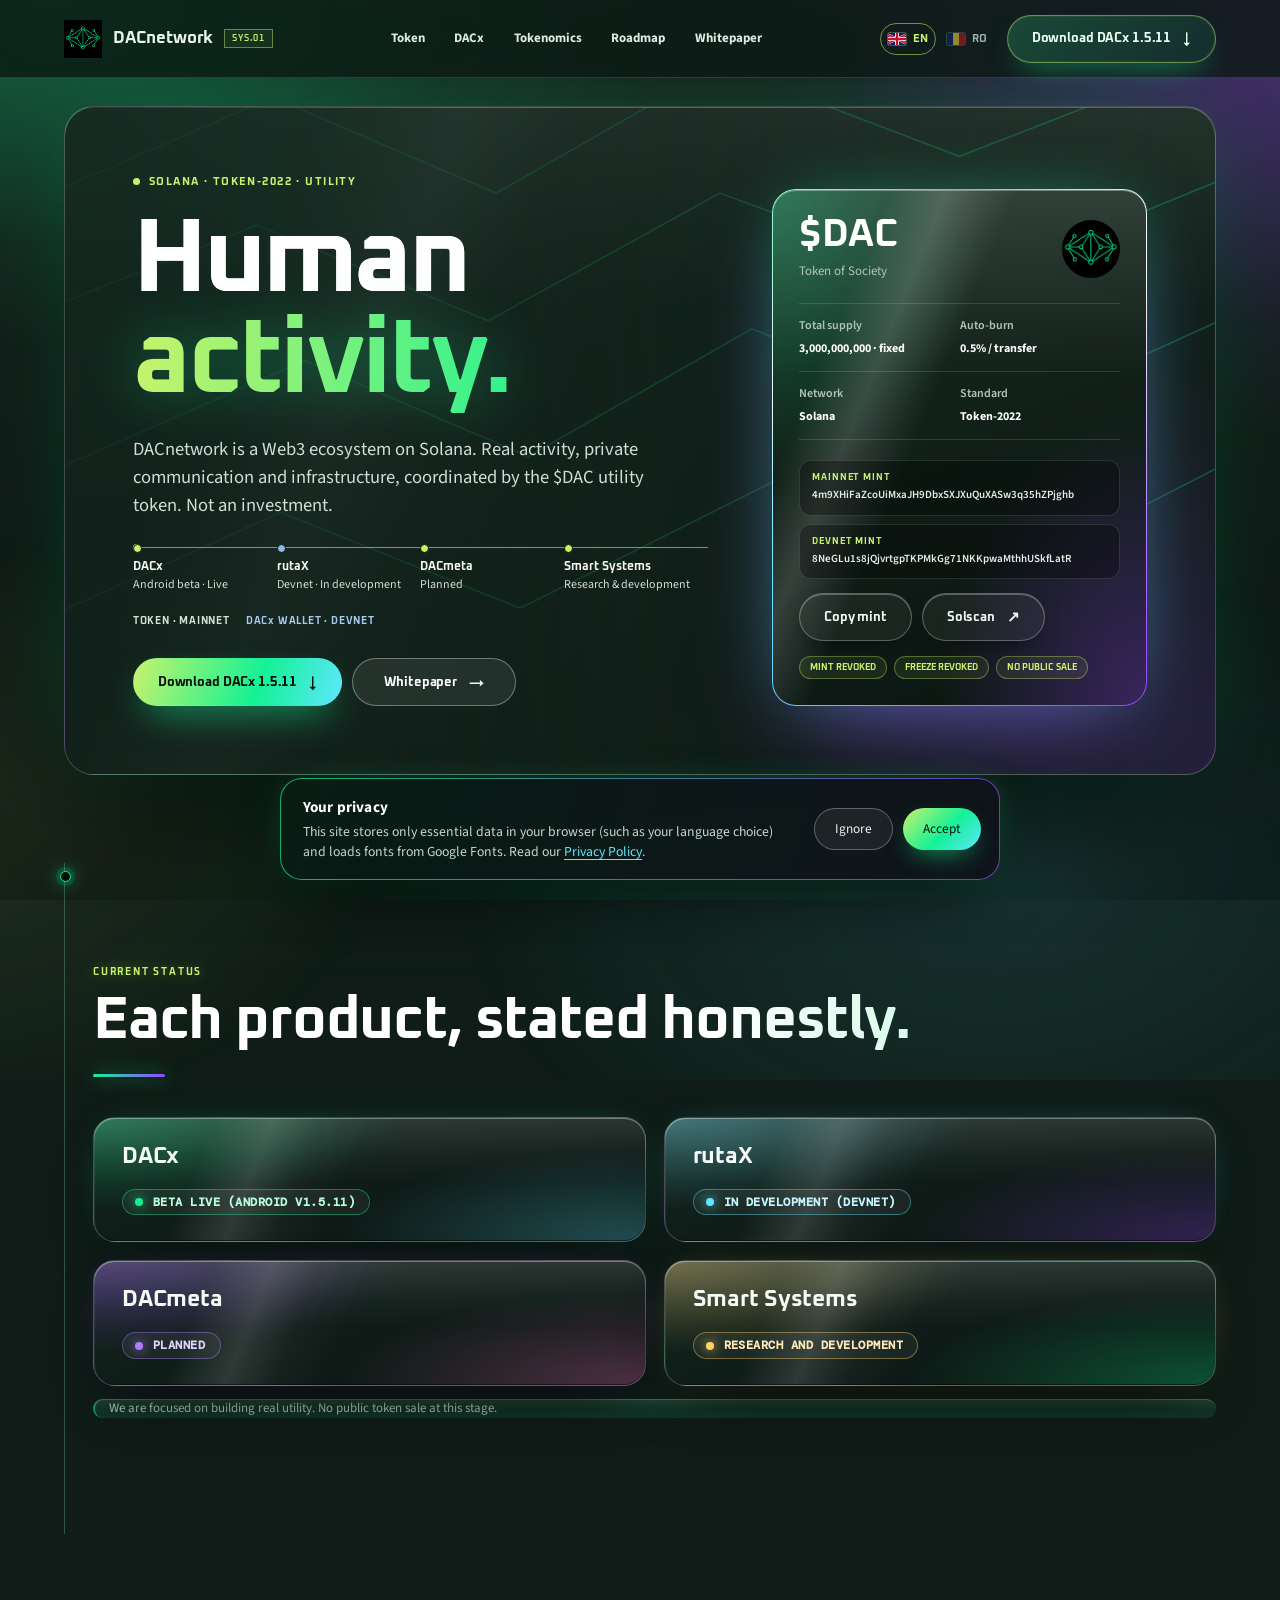
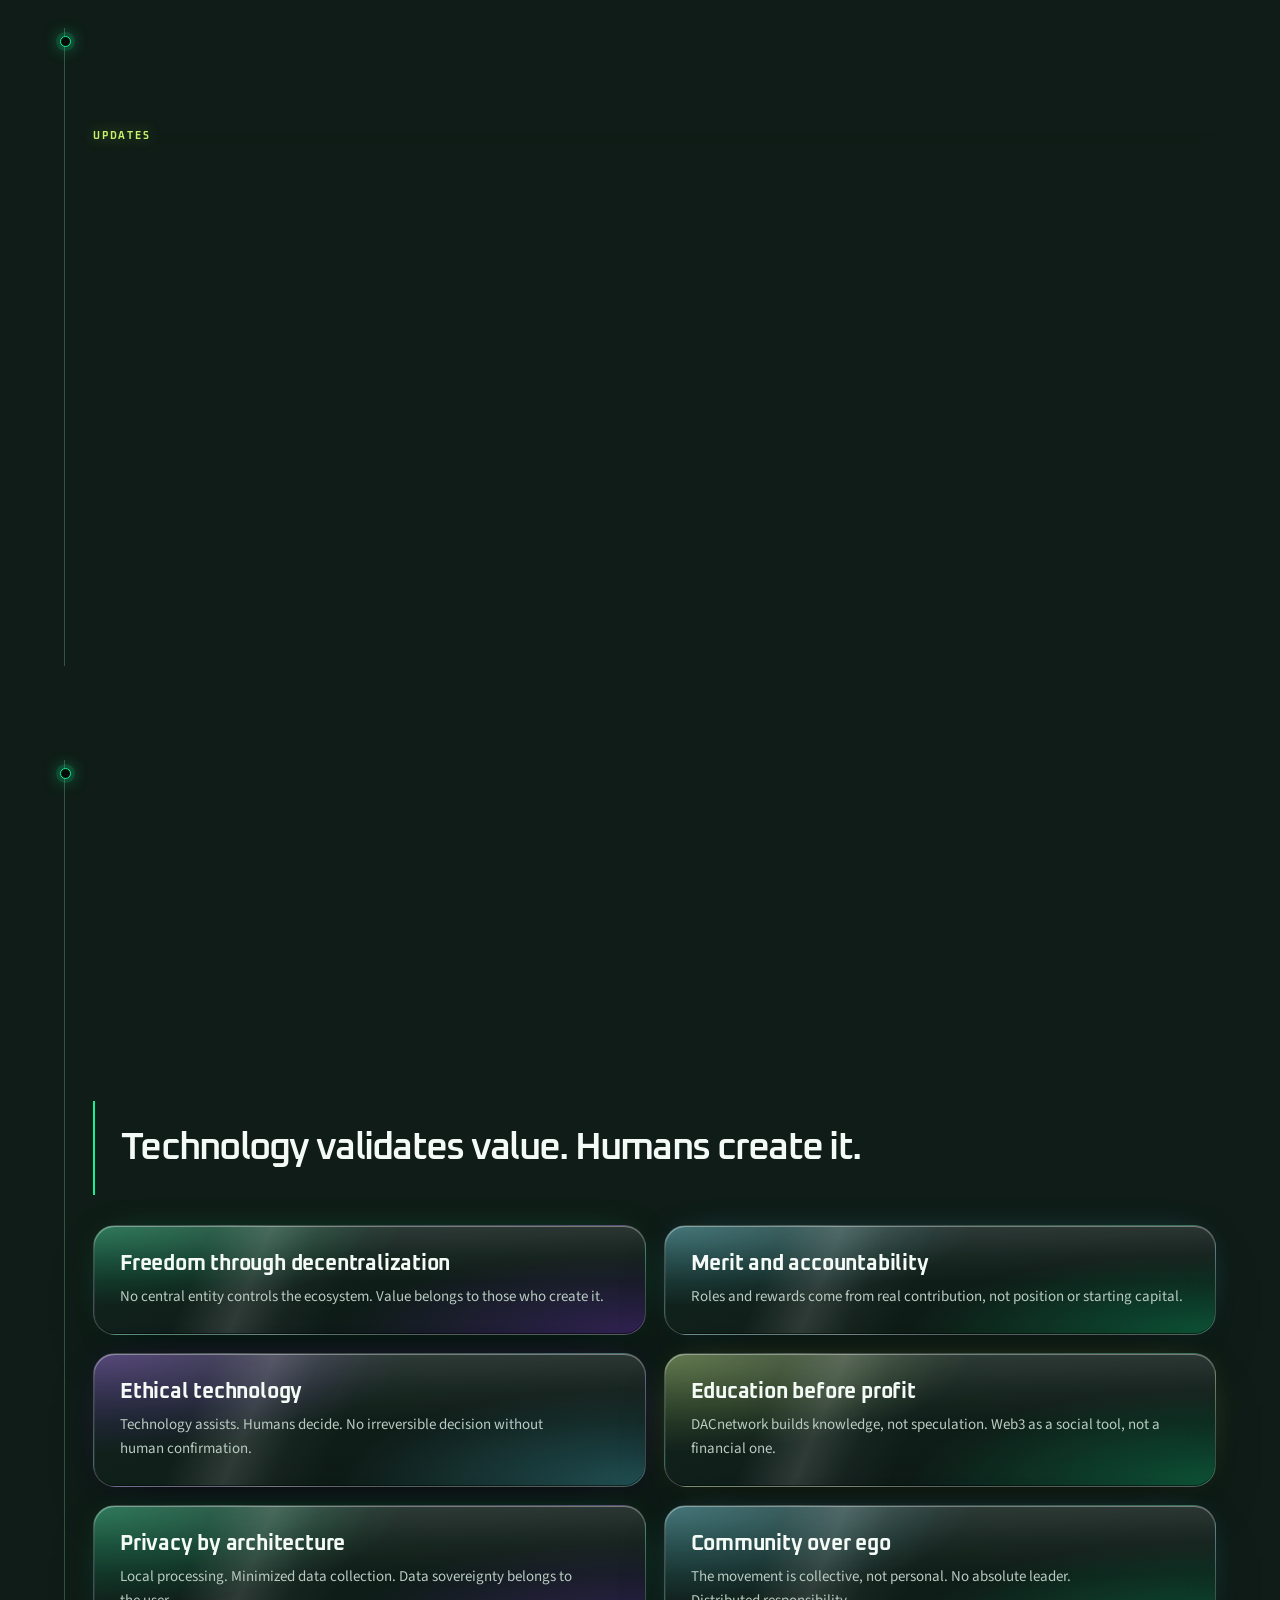
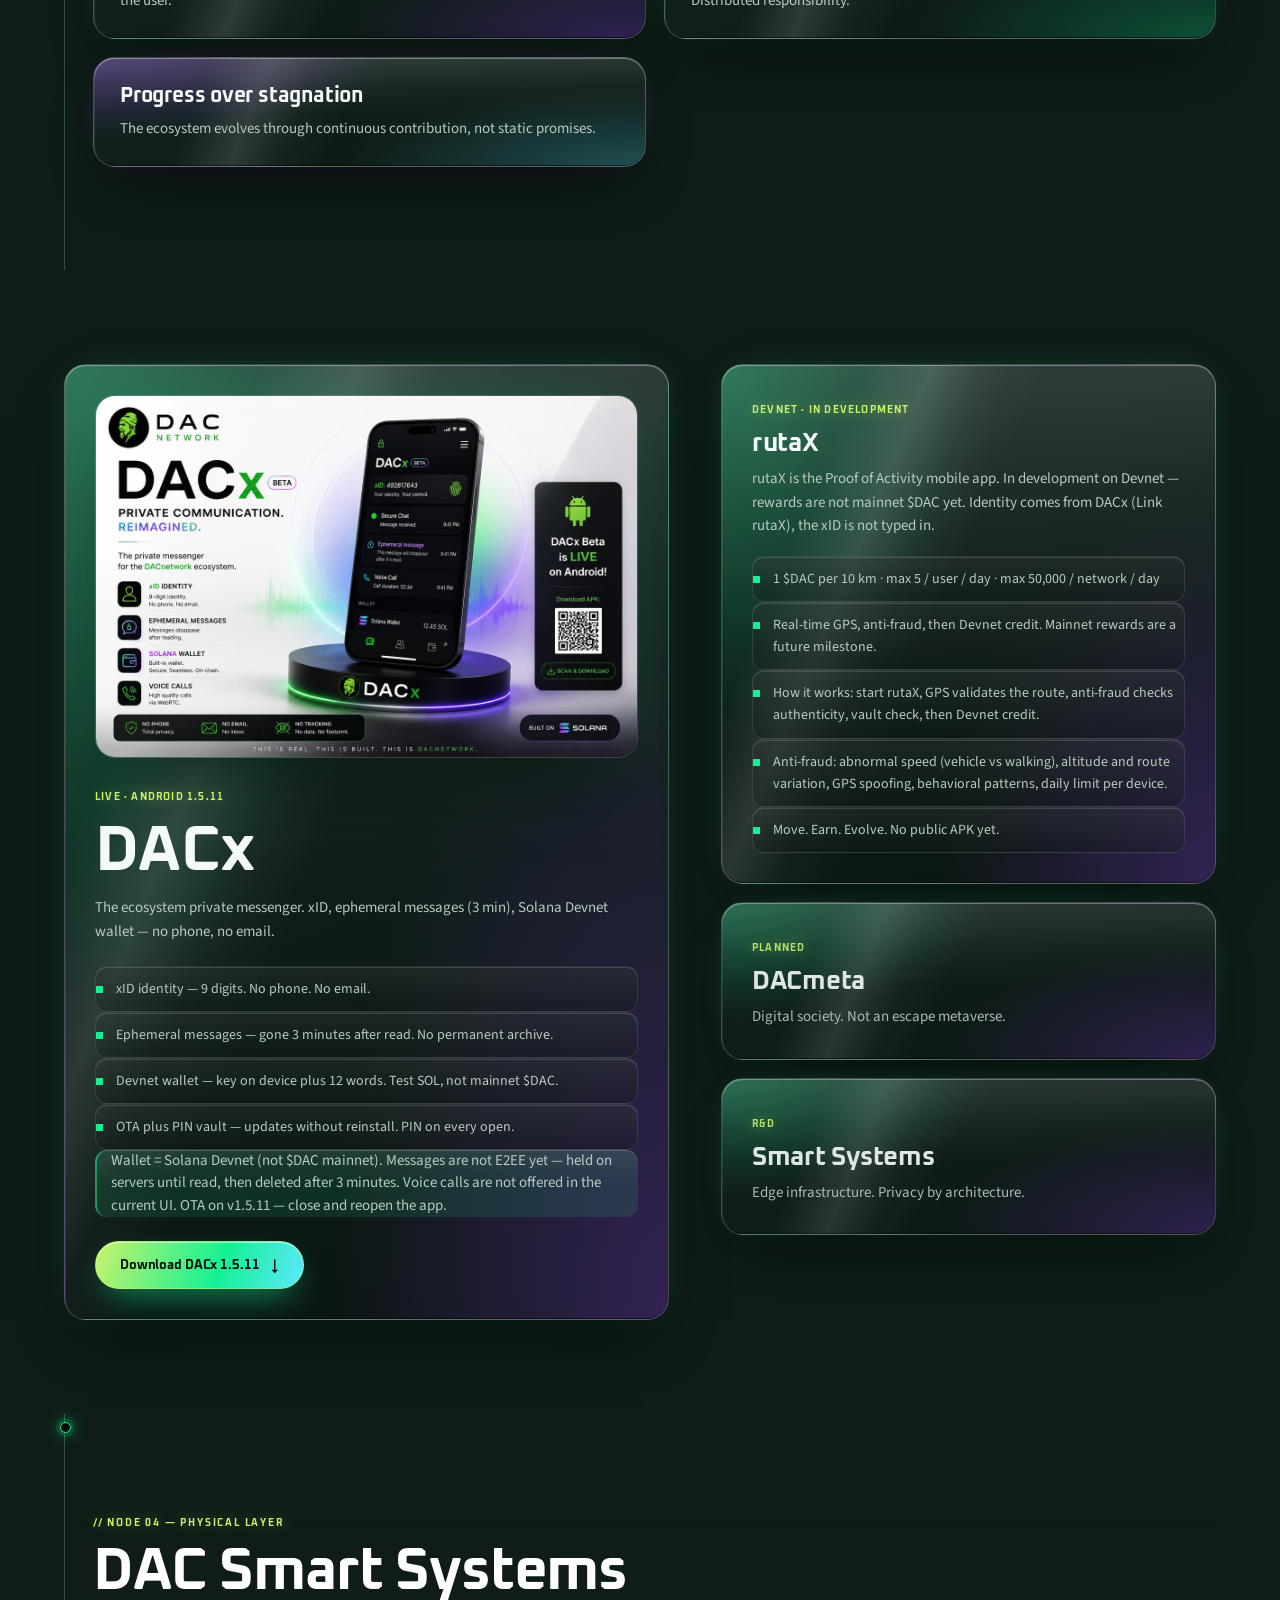
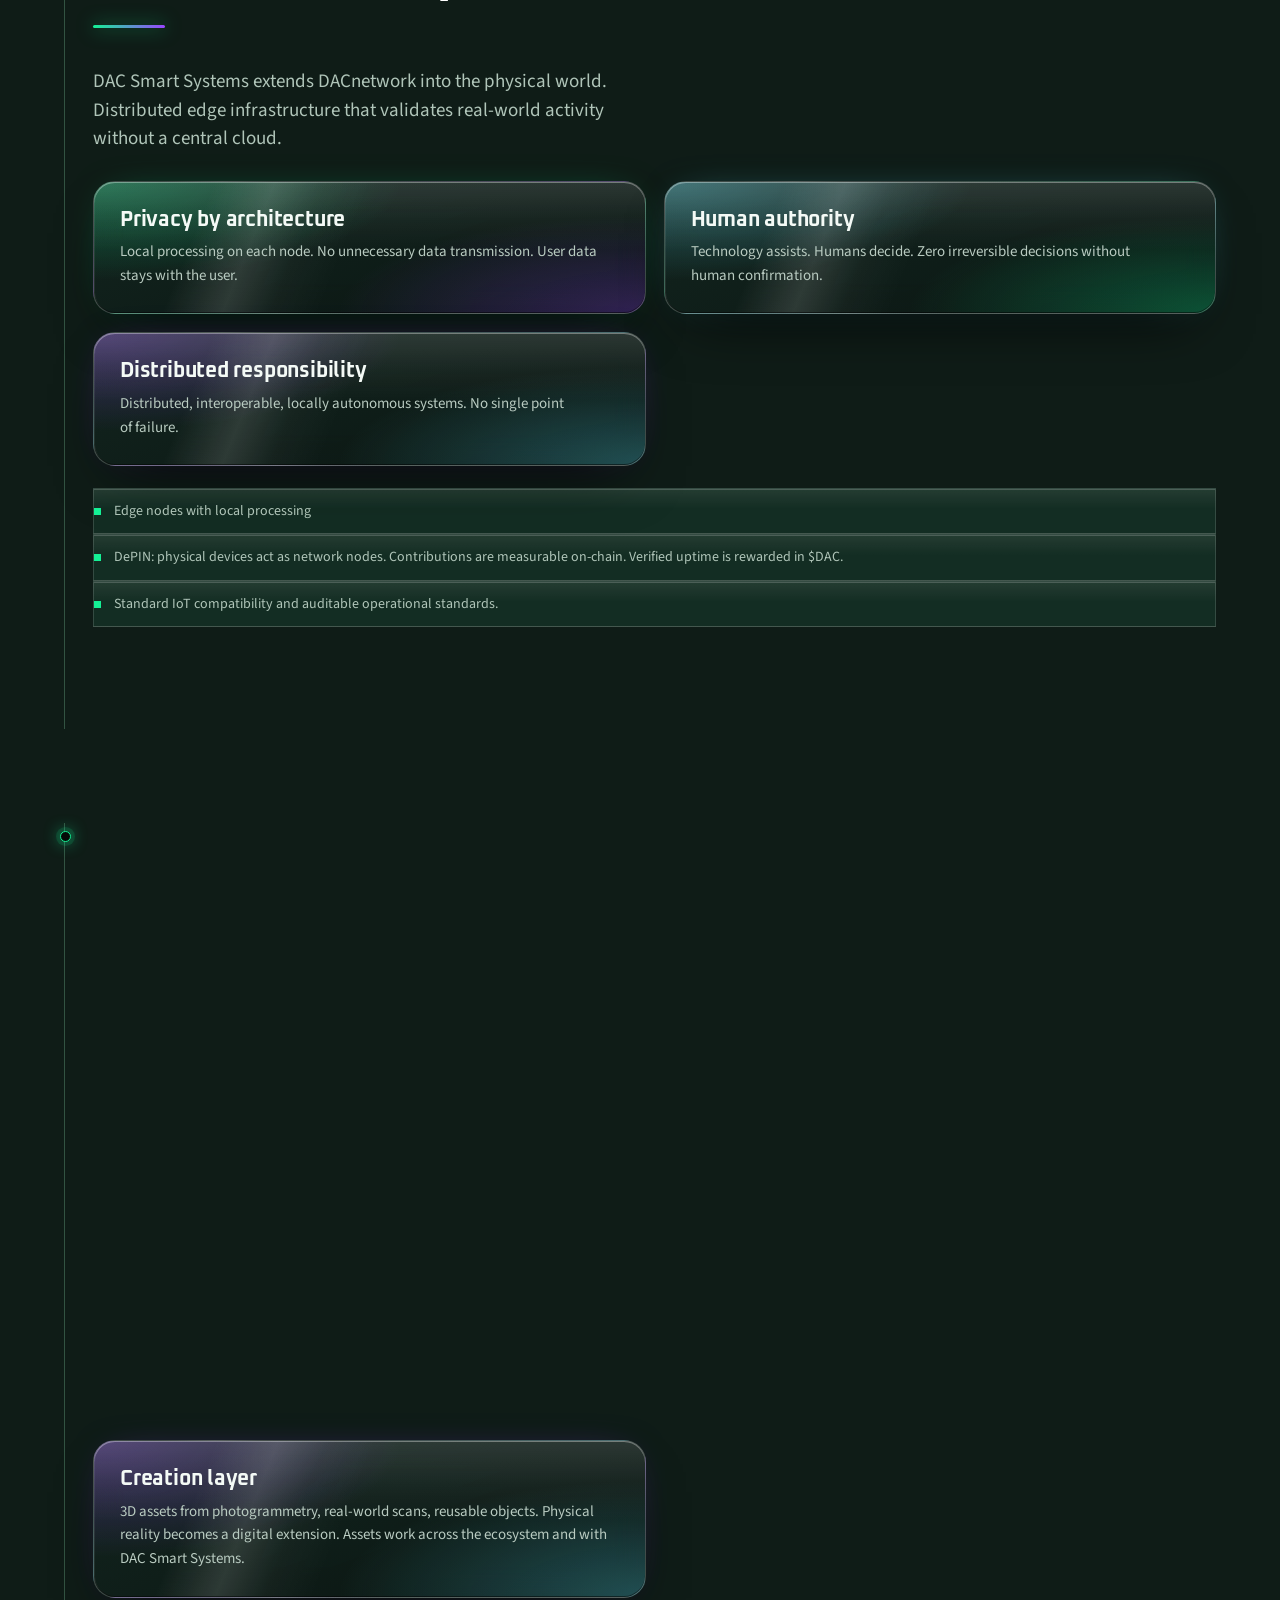
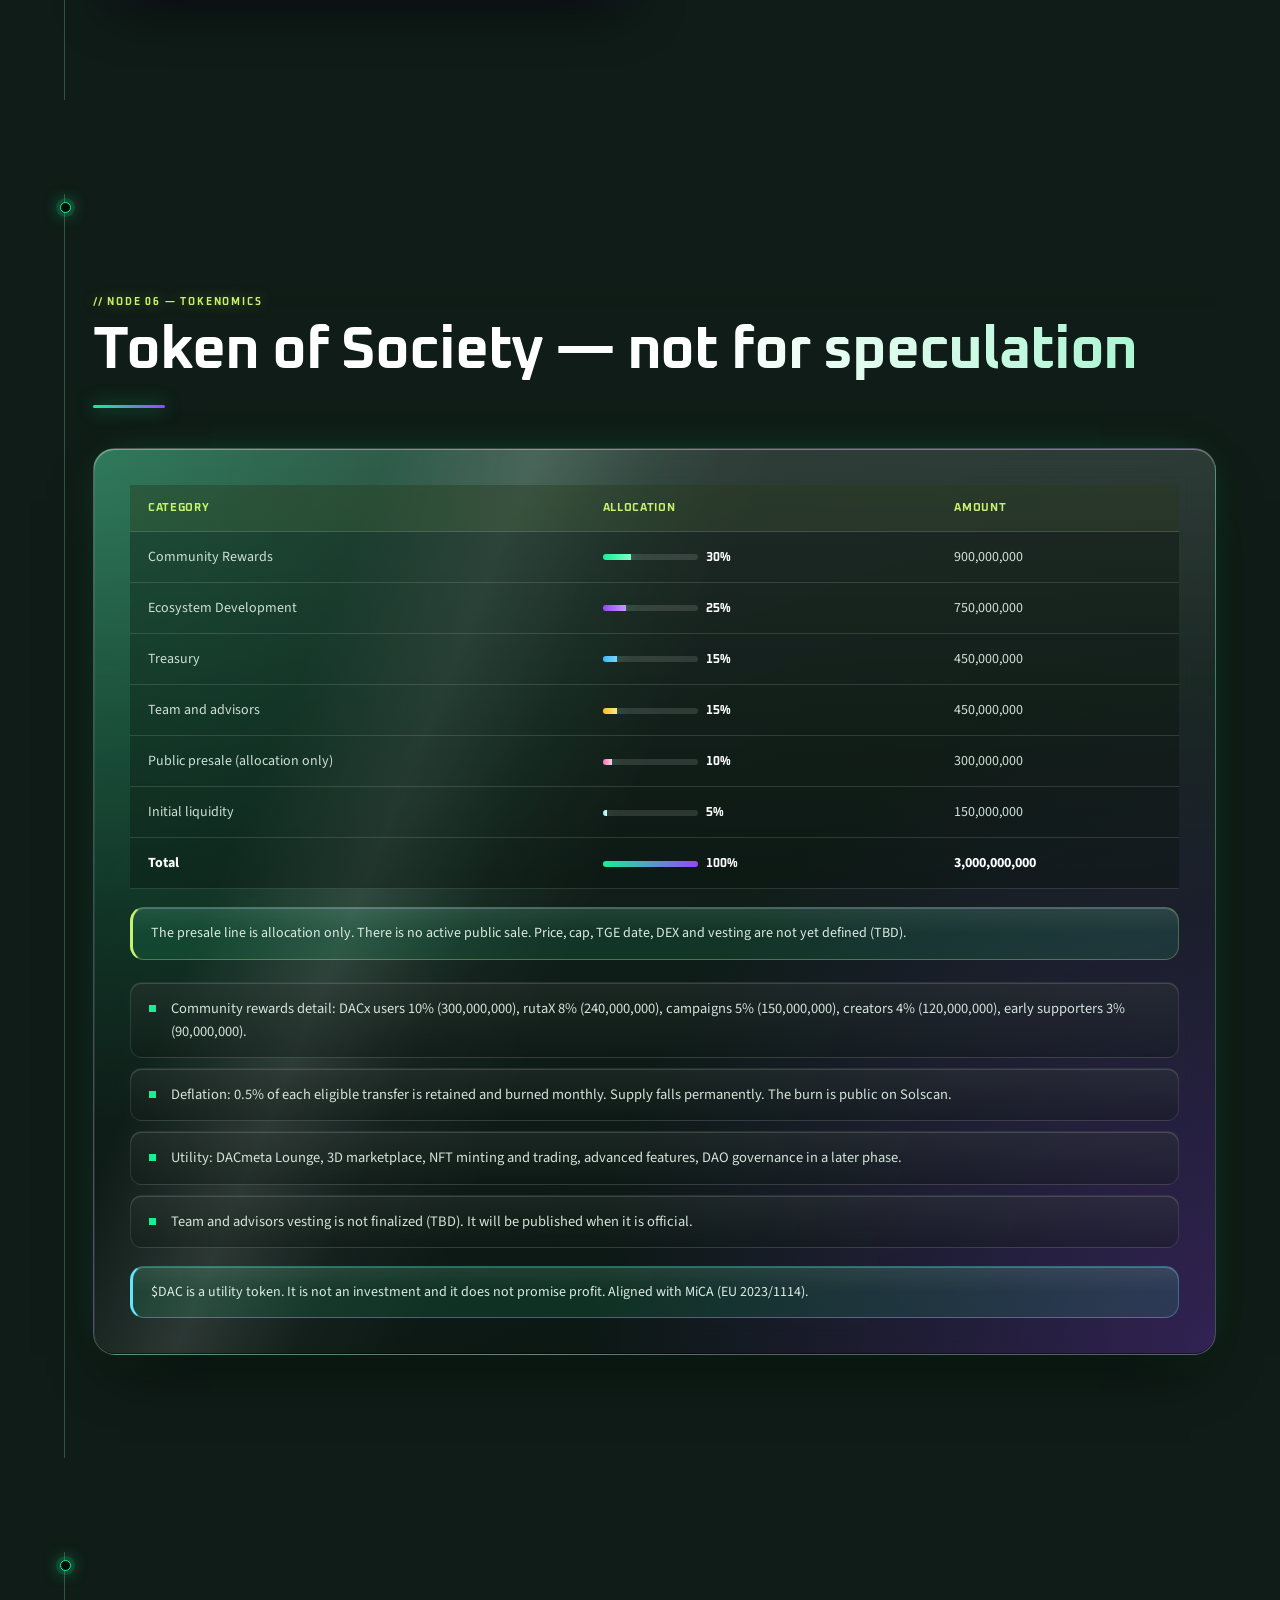
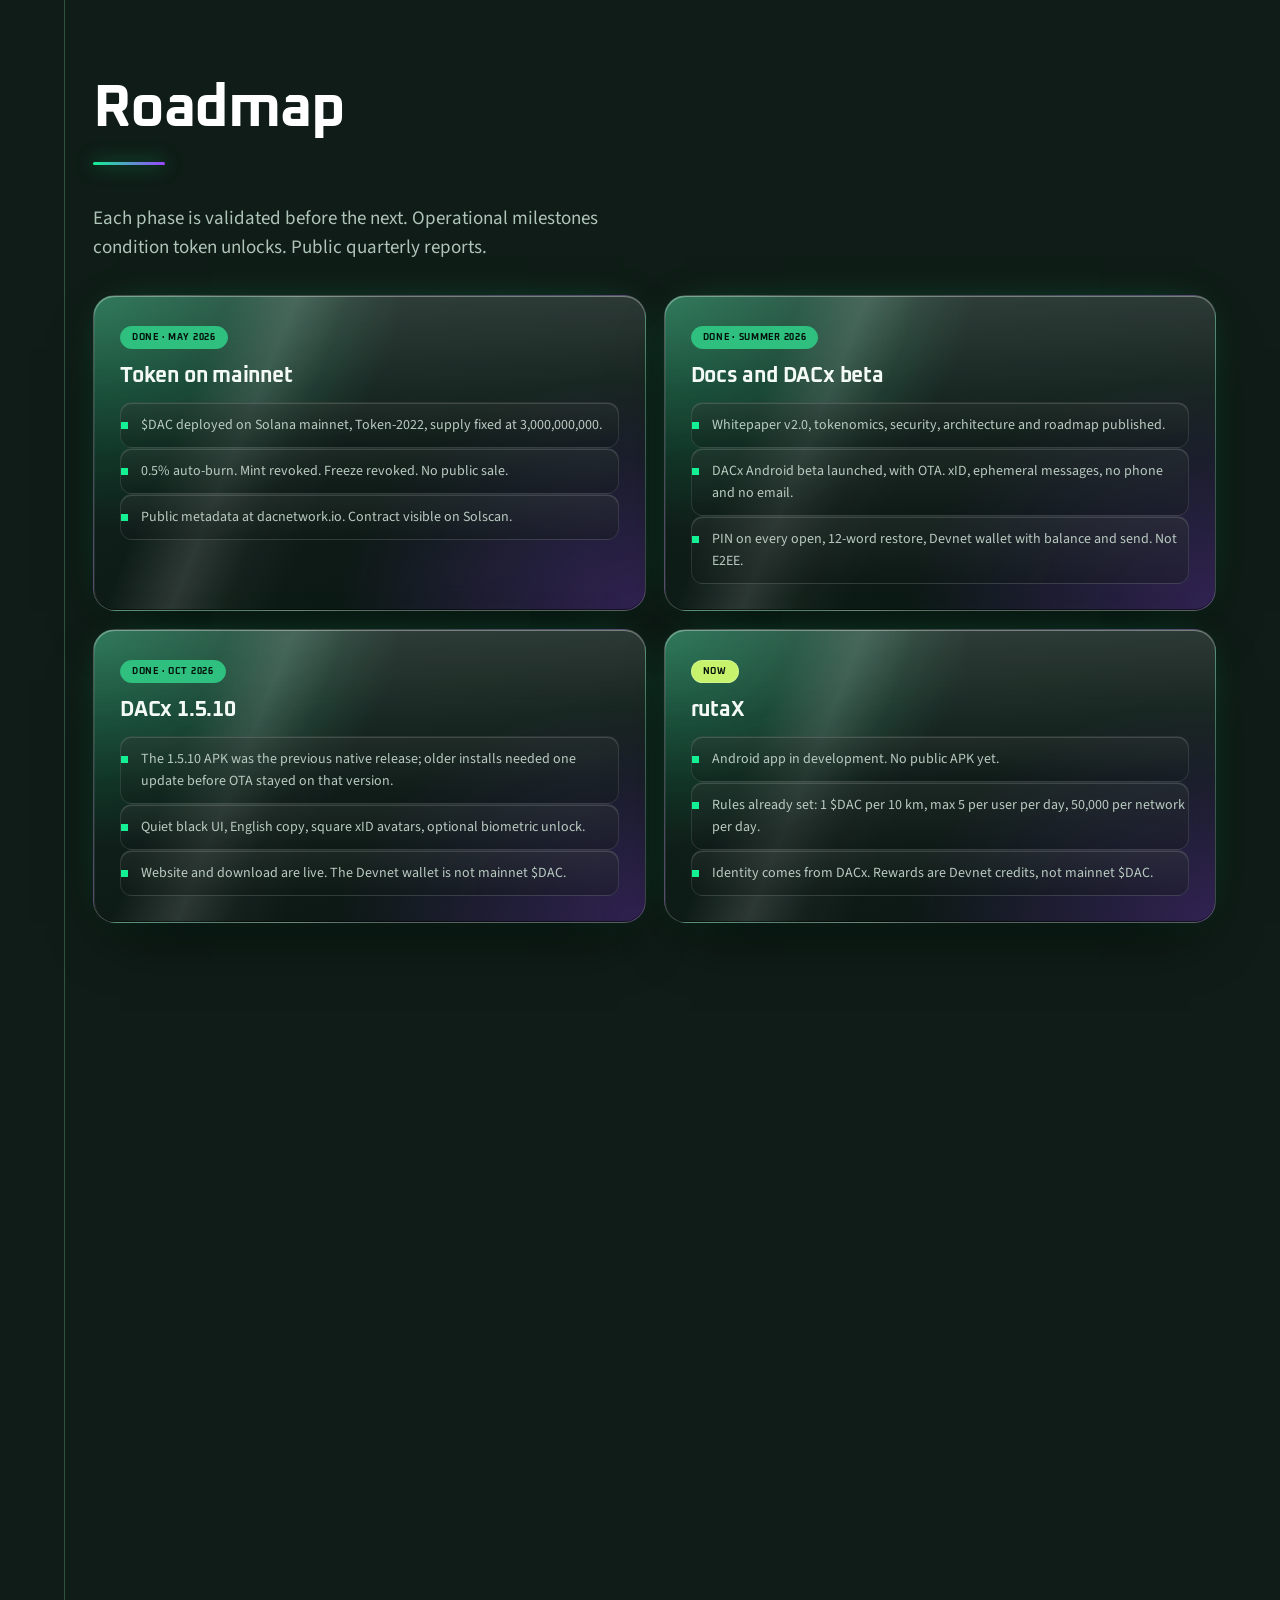
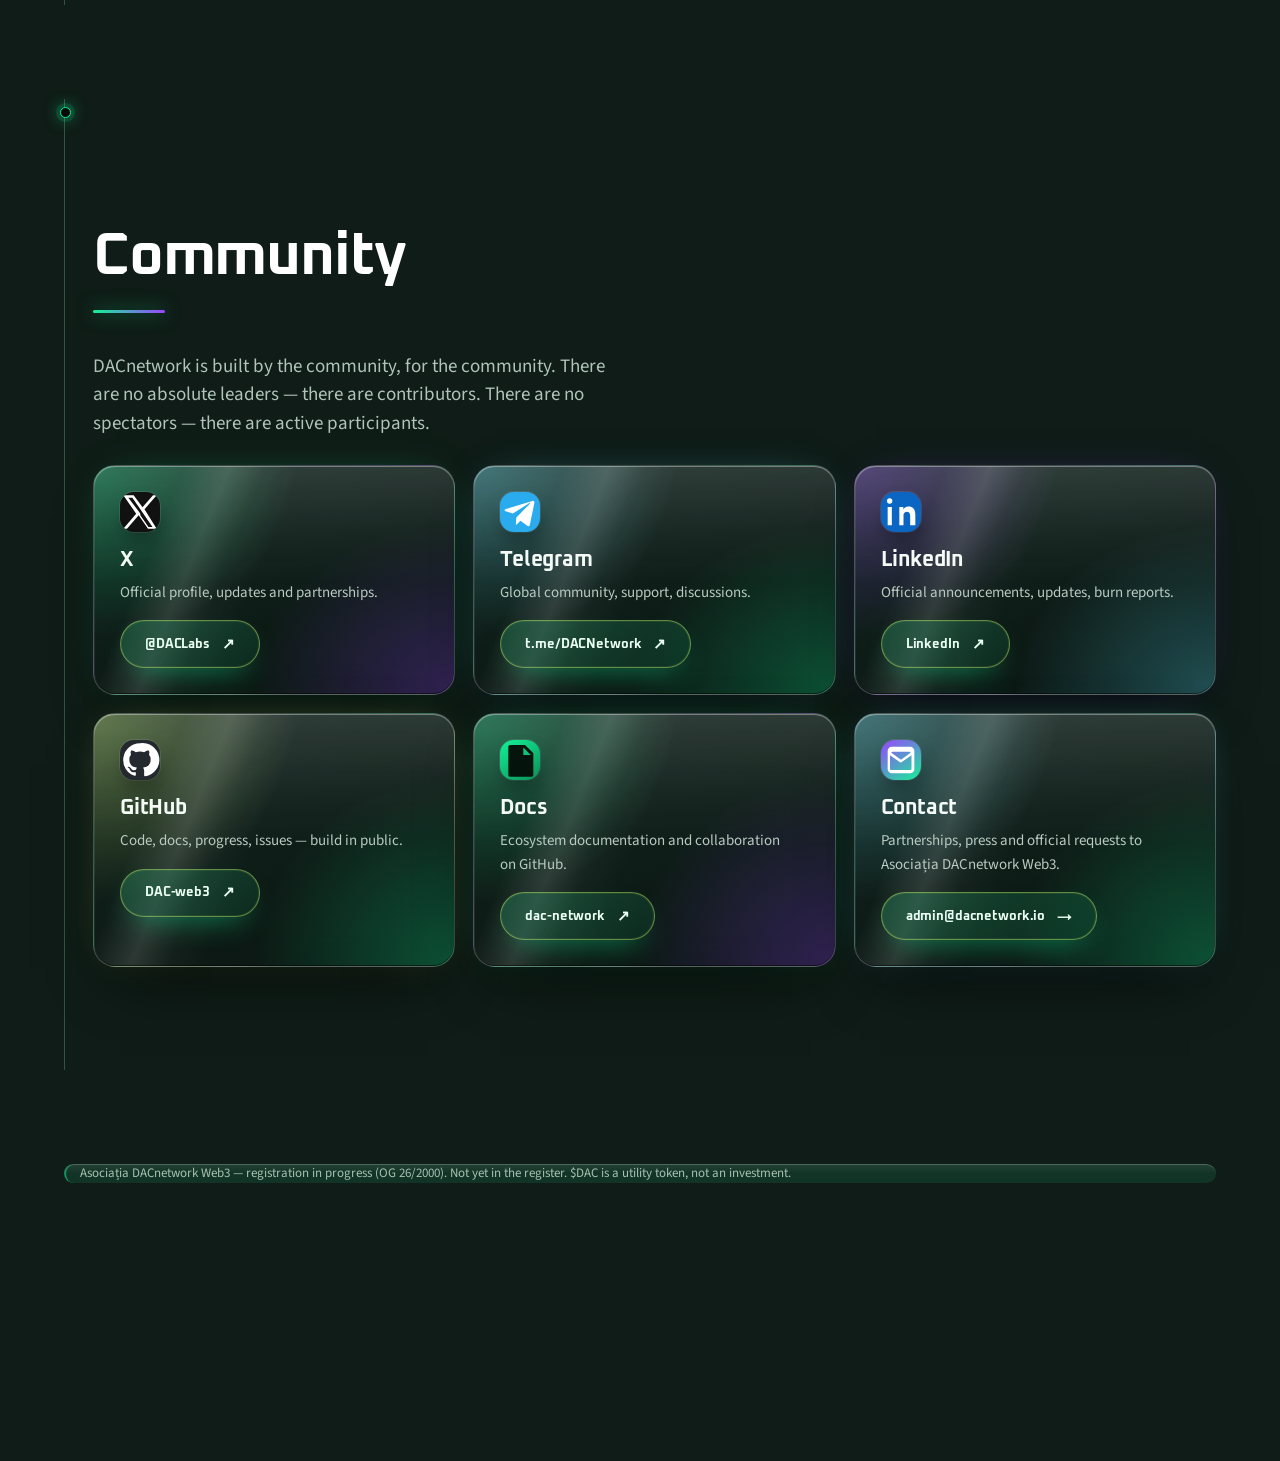
==== commit bef443e5: "Use DACx 1.5.11 GitHub asset URL Co-authored-by: Copilot App <223556219+Copilot@users.noreply.github" ====
--- a/index.html
+++ b/index.html
@@ -81,7 +81,7 @@
             "operatingSystem": "Android",
             "softwareVersion": "1.5.11",
             "offers": { "@type": "Offer", "price": "0", "priceCurrency": "USD" },
-            "downloadUrl": "https://dacnetwork.io/DACx_Beta_V.1.5.11.apk",
+            "downloadUrl": "https://github.com/DAC-web3/dacx/releases/download/v1.5.11/dacx-1.5.11.apk",
             "description": "Private messenger: xID, ephemeral messages, Solana Devnet wallet. Not end-to-end encrypted."
           }
         ]
@@ -105,7 +105,7 @@
             <button type="button" data-lang="en" onclick="dacSetLang('en')">EN</button>
             <button type="button" data-lang="ro" onclick="dacSetLang('ro')">RO</button>
           </div>
-          <a class="btn btn-mint" href="https://dacnetwork.io/DACx_Beta_V.1.5.11.apk" download="DACx_Beta_V.1.5.11.apk" data-t="apk">Download DACx 1.5.11</a>
+          <a class="btn btn-mint" href="https://github.com/DAC-web3/dacx/releases/download/v1.5.11/dacx-1.5.11.apk" download="dacx-1.5.11.apk" data-t="apk">Download DACx 1.5.11</a>
         </div>
       </header>
 
@@ -124,7 +124,7 @@
             </nav>
             <div class="network-note"><span data-en="TOKEN · MAINNET" data-ro="TOKEN · MAINNET">TOKEN · MAINNET</span><span data-en="DACx WALLET · DEVNET" data-ro="WALLET DACx · DEVNET">DACx WALLET · DEVNET</span></div>
             <div class="cta">
-              <a class="btn btn-mint" href="https://dacnetwork.io/DACx_Beta_V.1.5.11.apk" download="DACx_Beta_V.1.5.11.apk" data-t="apk">Download DACx 1.5.11</a>
+              <a class="btn btn-mint" href="https://github.com/DAC-web3/dacx/releases/download/v1.5.11/dacx-1.5.11.apk" download="dacx-1.5.11.apk" data-t="apk">Download DACx 1.5.11</a>
               <a class="btn btn-mint" href="whitepaper.html" data-t="wp">Whitepaper</a>
             </div>
           </div>
@@ -230,7 +230,7 @@
             </ul>
             <p class="note" data-en="Wallet = Solana Devnet (not $DAC mainnet). Messages are not E2EE yet — held on servers until read, then deleted after 3 minutes. Voice calls are not offered in the current UI. OTA on v1.5.11 — close and reopen the app." data-ro="Wallet = Solana Devnet (nu $DAC mainnet). Mesajele nu sunt încă E2EE — stau pe server până sunt citite, apoi dispar în 3 minute. Apelurile vocale nu sunt oferite acum. Actualizări OTA pe v1.5.11 — închide și redeschide app-ul.">Wallet = Solana Devnet (not $DAC mainnet). Messages are not E2EE yet — held on servers until read, then deleted after 3 minutes. Voice calls are not offered in the current UI. OTA on v1.5.11 — close and reopen the app.</p>
             <div class="cta">
-              <a class="btn btn-mint" href="https://dacnetwork.io/DACx_Beta_V.1.5.11.apk" download="DACx_Beta_V.1.5.11.apk" data-t="apk">Download DACx 1.5.11</a>
+              <a class="btn btn-mint" href="https://github.com/DAC-web3/dacx/releases/download/v1.5.11/dacx-1.5.11.apk" download="dacx-1.5.11.apk" data-t="apk">Download DACx 1.5.11</a>
             </div>
           </article>
           <div class="stack">
